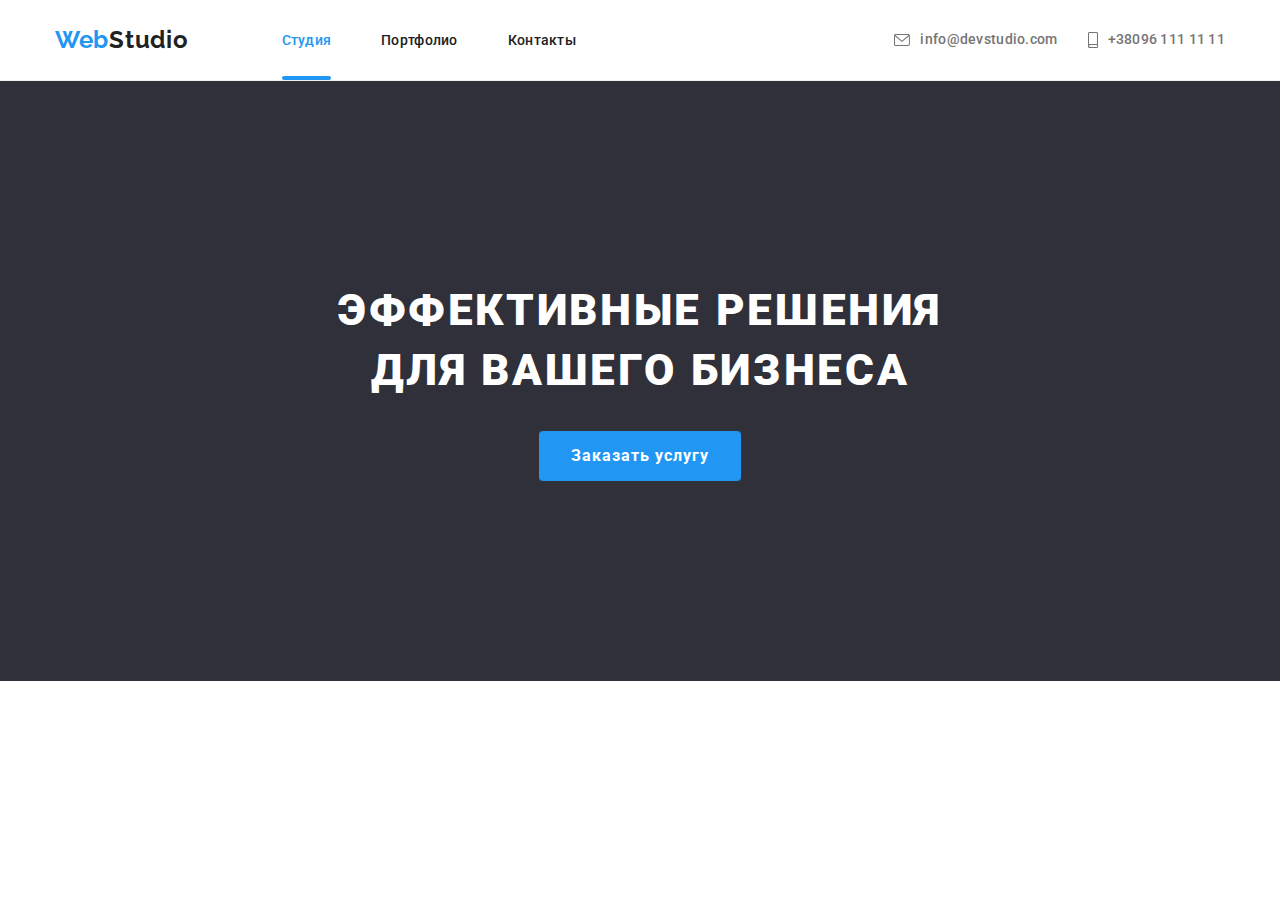
==== index.html @ fc8b3347 "third save" ====
<!DOCTYPE html>
<html lang="ru">
    <head>
        <meta charset="UTF-8" />
        <meta name="viewport" content="width=device-width, initial-scale=1.0" />
        <title>WebStudio</title>
        <!-- <link rel="stylesheet" href="./css/modern-normalize.css"> -->
        <link rel="stylesheet" href="./css/main.min.css" />
        <!-- <link rel="stylesheet" href="./css/variables.css"> -->
        <link rel="preconnect" href="https://fonts.gstatic.com" />
        <link href="https://fonts.googleapis.com/css2?family=Raleway:wght@700&family=Roboto:wght@400;500;700;900&display=swap" rel="stylesheet" />
    </head>

    <body>
        <header class="header">
            <div class="container header__container">
                <nav class="header__nav">
                    <a class="logo header__logo" href="./index.html"> <span class="logo__studio--blue">Web</span>Studio</a>
                    <ul class="menu">
                        <li class="menu__item">
                            <a href="./index.html" class="menu__link menu__link--current">Студия</a>
                        </li>
                        <li class="menu__item">
                            <a href="./portfolio.html" class="menu__link">Портфолио</a>
                        </li>
                        <li class="menu__item">
                            <a href="#contacts" class="menu__link">Контакты</a>
                        </li>
                    </ul>
                </nav>
                <ul class="contacts-head">
                    <li class="contacts-head__item">
                        <a class="contacts-head__link" href="mailto:info@devstudio.com">
                            <svg class="contacts-head__mail-icon" width="16" height="12">
                                <use href="./images/icons.svg#icon-mail1"></use>
                            </svg>
                            info@devstudio.com</a
                        >
                    </li>
                    <li class="contacts-head__item">
                        <a class="contacts-head__link" href="tel:+380961111111">
                            <svg class="contacts-head__phone-icon" width="10" height="16">
                                <use href="./images/icons.svg#icon-smartphone1"></use>
                            </svg>
                            +38096 111 11 11</a
                        >
                    </li>
                </ul>

                <svg class="icon-menu" width="40" height="40">
                    <use href="./images/icons.svg#icon-menu"></use>
                </svg>
            </div>
        </header>
        <main>
            <section class="hero">
                <div class="container">
                    <h1 class="hero__title">Эффективные решения<br />для вашего бизнеса</h1>
                    <button class="hero__button" type="button" data-modal-open>Заказать услугу</button>
                </div>
            </section>
            <section class="section section--advantages">
                <div class="container">
                    <!-- <div class="container-adv-cards"> -->
                    <ul class="advantages-list">
                        <li class="advantages-list__item">
                            <div class="advantages-list__icons">
                                <svg class="advantages-list__svg" width="70" height="70">
                                    <use href="./images/icons.svg#icon-antenna"></use>
                                </svg>
                            </div>
                            <h3 class="advantages-list__title">Внимание к деталям</h3>
                            <p class="advantages-list__text">Идейные соображения,а также<br />начало повседневной работы по<br />формированию позиции</p>
                        </li>
                        <li class="advantages-list__item">
                            <div class="advantages-list__icons">
                                <svg class="advantages-list__svg" width="70" height="70">
                                    <use href="./images/icons.svg#icon-clock"></use>
                                </svg>
                            </div>
                            <h3 class="advantages-list__title">Пунктуальность</h3>
                            <p class="advantages-list__text">Задача организации, в особенности<br />же рамки и место обучения кадров<br />влечет за собой.</p>
                        </li>
                        <li class="advantages-list__item">
                            <div class="advantages-list__icons">
                                <svg class="advantages-list__svg" width="70" height="70">
                                    <use href="./images/icons.svg#icon-diagram"></use>
                                </svg>
                            </div>
                            <h3 class="advantages-list__title">Планирование</h3>
                            <p class="advantages-list__text">Равным образом консультация с<br />широким активом в значительной<br />степени обуславливает.</p>
                        </li>
                        <li class="advantages-list__item">
                            <div class="advantages-list__icons">
                                <svg class="advantages-list__svg" width="70" height="70">
                                    <use href="./images/icons.svg#icon-astronaut"></use>
                                </svg>
                            </div>
                            <h3 class="advantages-list__title">Современные технологии</h3>
                            <p class="advantages-list__text">Значимость этих проблем настолько<br />очевидна, что реализация плановых<br />заданий.</p>
                        </li>
                    </ul>
                    <!-- </div> -->
                </div>
            </section>
            <section class="section section--we-doing">
                <div class="container">
                    <h2 class="section__header">Чем мы занимаемся</h2>
                    <ul class="we-doing__list">
                        <li class="we-doing__item">
                            <div class="we-doing__thumb">
                                <img src="./images/img1.jpg" alt="img1" width="370" height="294" />
                                <div class="we-doing__text">Десктопные приложения</div>
                            </div>
                        </li>
                        <li class="we-doing__item">
                            <div class="we-doing__thumb">
                                <img src="./images/img2.jpg" alt="img2" width="370" height="294" />
                                <div class="we-doing__text">Мобильные приложения</div>
                            </div>
                        </li>
                        <li class="we-doing__item">
                            <div class="we-doing__thumb">
                                <img src="./images/img3.jpg" alt="img3" width="370" height="294" />
                                <div class="we-doing__text">Дизайнерские решения</div>
                            </div>
                        </li>
                    </ul>
                </div>
            </section>
            <section class="section section--team">
                <div class="container">
                    <h2 class="section__header">Наша команда</h2>
                    <ul class="team-list">
                        <li class="team-list__items">
                            <div class="team-list__cards">
                                <img src="./images/img4.jpg" alt="Игорь Демьяненко" width="270" height="260" />
                                <h3 class="team-list__names">Игорь Демьяненко</h3>
                                <p class="team-list__profession">Product Designer</p>
                                <ul class="team-contacts">
                                    <li class="team-contacts__item">
                                        <a href="https://instagram.com" class="team-contacts__link" target="_blank">
                                            <svg class="team-contacts__svg" width="20" height="20">
                                                <use href="./images/icons.svg#icon-instagram1"></use>
                                            </svg>
                                        </a>
                                    </li>
                                    <li class="team-contacts__item">
                                        <a href="https://twitter.com" class="team-contacts__link" target="_blank">
                                            <svg class="team-contacts__svg" width="20" height="20">
                                                <use href="./images/icons.svg#icon-twitter-icon1"></use>
                                            </svg>
                                        </a>
                                    </li>
                                    <li class="team-contacts__item">
                                        <a href="https://facebook.com" class="team-contacts__link" target="_blank">
                                            <svg class="team-contacts__svg" width="20" height="20">
                                                <use href="./images/icons.svg#icon-facebook1"></use>
                                            </svg>
                                        </a>
                                    </li>
                                    <li class="team-contacts__item">
                                        <a href="https://linkedin.com" class="team-contacts__link" target="_blank">
                                            <svg class="team-contacts__svg" width="20" height="20">
                                                <use href="./images/icons.svg#icon-linkedin-icon1"></use>
                                            </svg>
                                        </a>
                                    </li>
                                </ul>
                            </div>
                        </li>
                        <li class="team-list__items">
                            <div class="team-list__cards">
                                <img src="./images/img5.jpg" alt="Ольга Репина" width="270" height="260" />
                                <h3 class="team-list__names">Ольга Репина</h3>
                                <p class="team-list__profession">Frontend Developer</p>
                                <ul class="team-contacts">
                                    <li class="team-contacts__item">
                                        <a href="https://instagram.com" class="team-contacts__link" target="_blank">
                                            <svg class="team-contacts__svg" width="20" height="20">
                                                <use href="./images/icons.svg#icon-instagram1"></use>
                                            </svg>
                                        </a>
                                    </li>
                                    <li class="team-contacts__item">
                                        <a href="https://twitter.com" class="team-contacts__link" target="_blank">
                                            <svg class="team-contacts__svg" width="20" height="20">
                                                <use href="./images/icons.svg#icon-twitter-icon1"></use>
                                            </svg>
                                        </a>
                                    </li>
                                    <li class="team-contacts__item">
                                        <a href="https://facebook.com" class="team-contacts__link" target="_blank">
                                            <svg class="team-contacts__svg" width="20" height="20">
                                                <use href="./images/icons.svg#icon-facebook1"></use>
                                            </svg>
                                        </a>
                                    </li>
                                    <li class="team-contacts__item">
                                        <a href="https://linkedin.com" class="team-contacts__link" target="_blank">
                                            <svg class="team-contacts__svg" width="20" height="20">
                                                <use href="./images/icons.svg#icon-linkedin-icon1"></use>
                                            </svg>
                                        </a>
                                    </li>
                                </ul>
                            </div>
                        </li>
                        <li class="team-list__items">
                            <div class="team-list__cards">
                                <img src="./images/img6.jpg" alt="Николай Тарасов" width="270" height="260" />
                                <h3 class="team-list__names">Николай Тарасов</h3>
                                <p class="team-list__profession">Marketing</p>
                                <ul class="team-contacts">
                                    <li class="team-contacts__item">
                                        <a href="https://instagram.com" class="team-contacts__link" target="_blank">
                                            <svg class="team-contacts__svg" width="20" height="20">
                                                <use href="./images/icons.svg#icon-instagram1"></use>
                                            </svg>
                                        </a>
                                    </li>
                                    <li class="team-contacts__item">
                                        <a href="https://twitter.com" class="team-contacts__link" target="_blank">
                                            <svg class="team-contacts__svg" width="20" height="20">
                                                <use href="./images/icons.svg#icon-twitter-icon1"></use>
                                            </svg>
                                        </a>
                                    </li>
                                    <li class="team-contacts__item">
                                        <a href="https://facebook.com" class="team-contacts__link" target="_blank">
                                            <svg class="team-contacts__svg" width="20" height="20">
                                                <use href="./images/icons.svg#icon-facebook1"></use>
                                            </svg>
                                        </a>
                                    </li>
                                    <li class="team-contacts__item">
                                        <a href="https://linkedin.com" class="team-contacts__link" target="_blank">
                                            <svg class="team-contacts__svg" width="20" height="20">
                                                <use href="./images/icons.svg#icon-linkedin-icon1"></use>
                                            </svg>
                                        </a>
                                    </li>
                                </ul>
                            </div>
                        </li>
                        <li class="team-list__items">
                            <div class="team-list__cards">
                                <img src="./images/img7.jpg" alt="Михаил Ермаков" width="270" height="260" />
                                <h3 class="team-list__names">Михаил Ермаков</h3>
                                <p class="team-list__profession">UI Designer</p>
                                <ul class="team-contacts">
                                    <li class="team-contacts__item">
                                        <a href="https://instagram.com" class="team-contacts__link" target="_blank">
                                            <svg class="team-contacts__svg" width="20" height="20">
                                                <use href="./images/icons.svg#icon-instagram1"></use>
                                            </svg>
                                        </a>
                                    </li>
                                    <li class="team-contacts__item">
                                        <a href="https://twitter.com" class="team-contacts__link" target="_blank">
                                            <svg class="team-contacts__svg" width="20" height="20">
                                                <use href="./images/icons.svg#icon-twitter-icon1"></use>
                                            </svg>
                                        </a>
                                    </li>
                                    <li class="team-contacts__item">
                                        <a href="https://facebook.com" class="team-contacts__link" target="_blank">
                                            <svg class="team-contacts__svg" width="20" height="20">
                                                <use href="./images/icons.svg#icon-facebook1"></use>
                                            </svg>
                                        </a>
                                    </li>
                                    <li class="team-contacts__item">
                                        <a href="https://linkedin.com" class="team-contacts__link" target="_blank">
                                            <svg class="team-contacts__svg" width="20" height="20">
                                                <use href="./images/icons.svg#icon-linkedin-icon1"></use>
                                            </svg>
                                        </a>
                                    </li>
                                </ul>
                            </div>
                        </li>
                    </ul>
                </div>
            </section>
            <section class="section section--clients">
                <div class="container">
                    <h2 class="section__header">Постоянные клиенты</h2>
                    <ul class="clients-list">
                        <li class="clients-list__item">
                            <a href="#" class="clients-list__link" target="_blank">
                                <svg class="clients-list__svg" width="44.27" height="49.23">
                                    <use href="./images/icons.svg#icon-logo1"></use>
                                </svg>
                            </a>
                        </li>
                        <li class="clients-list__item">
                            <a href="#" class="clients-list__link" target="_blank">
                                <svg class="clients-list__svg" width="40" height="52">
                                    <use href="./images/icons.svg#icon-logo2"></use>
                                </svg>
                            </a>
                        </li>
                        <li class="clients-list__item">
                            <a href="#" class="clients-list__link" target="_blank">
                                <svg class="clients-list__svg" width="41" height="42.6">
                                    <use href="./images/icons.svg#icon-logo3"></use>
                                </svg>
                            </a>
                        </li>
                        <li class="clients-list__item">
                            <a href="#" class="clients-list__link" target="_blank">
                                <svg class="clients-list__svg" width="79.66" height="42.02">
                                    <use href="./images/icons.svg#icon-logo4"></use>
                                </svg>
                            </a>
                        </li>
                        <li class="clients-list__item">
                            <a href="#" class="clients-list__link" target="_blank">
                                <svg class="clients-list__svg" width="59" height="47">
                                    <use href="./images/icons.svg#icon-logo5"></use>
                                </svg>
                            </a>
                        </li>
                        <li class="clients-list__item">
                            <a href="#" class="clients-list__link" target="_blank">
                                <svg class="clients-list__svg" width="88.48" height="45.44">
                                    <use href="./images/icons.svg#icon-logo6"></use>
                                </svg>
                            </a>
                        </li>
                    </ul>
                </div>
            </section>
        </main>
        <footer class="footer" id="contacts">
            <div class="container footer__container">
                <div class="footer__main">
                    <a href="./index.html" class="logo footer__logo"><span class="logo__studio--blue">Web</span>Studio</a>
                    <address class="adress">
                        <p class="adress__text">г. Киев, пр-т Леси Украинки, 26</p>
                        <ul class="address__list">
                            <li>
                                <a class="address__link" href="mailto:info@devstudio.com">info@devstudio.com</a>
                            </li>
                            <li>
                                <a class="address__link" href="tel:+380961111111">+38096 111 11 11</a>
                            </li>
                        </ul>
                    </address>
                </div>
                <div class="follow-us">
                    <h2 class="follow-us__title">присоединяйтесь</h2>
                    <ul class="follow-us__list">
                        <li class="follow-us__item">
                            <a href="https://instagram.com" class="follow-us__link" target="_blank">
                                <svg class="follow-us__svg" width="20" height="20">
                                    <use href="./images/icons.svg#icon-instagram1"></use>
                                </svg>
                            </a>
                        </li>
                        <li class="follow-us__item">
                            <a href="https://twitter.com" class="follow-us__link" target="_blank">
                                <svg class="follow-us__svg" width="20" height="20">
                                    <use href="./images/icons.svg#icon-twitter-icon1"></use>
                                </svg>
                            </a>
                        </li>
                        <li class="follow-us__item">
                            <a href="https://facebook.com" class="follow-us__link" target="_blank">
                                <svg class="follow-us__svg" width="20" height="20">
                                    <use href="./images/icons.svg#icon-facebook1"></use>
                                </svg>
                            </a>
                        </li>
                        <li class="follow-us__item">
                            <a href="https://linkedin.com" class="follow-us__link" target="_blank">
                                <svg class="follow-us__svg" width="20" height="20">
                                    <use href="./images/icons.svg#icon-linkedin-icon1"></use>
                                </svg>
                            </a>
                        </li>
                    </ul>
                </div>
                <div class="sign-us">
                    <h2 class="sign-us__title">подпишитесь на рассылку</h2>
                    <form class="sign-us__form">
                        <input class="sign-us__input" type="email" name="email" id="email" placeholder="E-mail" />
                        <button class="sign-us__button" type="submit">
                            Подписаться
                            <svg class="sign-us__svg" width="24px" height="24px">
                                <use href="./images/icons.svg#icon-send"></use>
                            </svg>
                        </button>
                    </form>
                </div>
            </div>
        </footer>
        <div class="order__backdrop is-hidden" data-modal>
            <div class="order__modal">
                <p class="order__text">Оставьте свои данные, мы вам перезвоним</p>
                <form class="form order__form">
                    <label class="form__label">
                        <span class="form__name">Имя</span>
                        <input class="form__input" type="text" name="name" />
                        <svg class="form__svg" width="18" height="18">
                            <use href="./images/icons.svg#person-black"></use>
                        </svg>
                    </label>
                    <label class="form__label">
                        <span class="form__name">Телефон</span>
                        <input class="form__input" type="tel" name="phone" />
                        <svg class="form__svg" width="18" height="18">
                            <use href="./images/icons.svg#phone-black"></use>
                        </svg>
                    </label>
                    <label class="form__label">
                        <span class="form__name">Почта</span>
                        <input class="form__input" type="email" name="email" />
                        <svg class="form__svg" width="18" height="18">
                            <use href="./images/icons.svg#email-black"></use>
                        </svg>
                    </label>
                    <label class="form__label--text">
                        <span class="form__name">Комментарий</span>
                        <textarea class="form__textarea" name="comment" placeholder="Введите текст"></textarea>
                    </label>
                    <label class="agreement">
                        <input class="agreement__check" type="checkbox" />
                        <span class="agreement__text"
                            >Соглашаюсь с рассылкой и принимаю
                            <a class="agreement__link" href="#">Условия договора</a>
                        </span>
                    </label>
                    <button class="form__button" type="submit">Отправить</button>
                </form>
                <button class="order__close-button" type="button" data-modal-close>
                    <svg class="order__close-svg" width="11" height="11">
                        <use href="./images/icons.svg#vector"></use>
                    </svg>
                </button>
            </div>
        </div>

        <script src="./js/modal.js"></script>
    </body>
</html>
---- css/main.min.css ----
/*! modern-normalize v1.0.0 | MIT License | https://github.com/sindresorhus/modern-normalize */*{margin:0;padding:0}*,*::before,*::after{-webkit-box-sizing:border-box;box-sizing:border-box}:root{-moz-tab-size:4;-o-tab-size:4;tab-size:4}html{line-height:1.15;-webkit-text-size-adjust:100%}body{margin:0;padding:0}body{font-family:system-ui,-apple-system,"Segoe UI",Roboto,Helvetica,Arial,sans-serif,"Apple Color Emoji","Segoe UI Emoji"}hr{height:0;color:inherit}abbr[title]{-webkit-text-decoration:underline dotted;text-decoration:underline dotted}b,strong{font-weight:bolder}code,kbd,samp,pre{font-family:ui-monospace, SFMono-Regular, Consolas, "Liberation Mono", Menlo, monospace}small{font-size:80%}sub,sup{font-size:75%;line-height:0;position:relative;vertical-align:baseline}sub{bottom:-0.25em}sup{top:-0.5em}table{text-indent:0;border-color:inherit}button,input,optgroup,select,textarea{font-family:inherit;font-size:100%;line-height:1.15;margin:0}address{font-style:normal}ul{list-style:none}button,select{text-transform:none}button,[type="button"],[type="reset"],[type="submit"]{-webkit-appearance:button}::-moz-focus-inner{border-style:none;padding:0}:-moz-focusring{outline:1px dotted ButtonText}:-moz-ui-invalid{box-shadow:none}legend{padding:0}progress{vertical-align:baseline}::-webkit-inner-spin-button,::-webkit-outer-spin-button{height:auto}[type="search"]{-webkit-appearance:textfield;outline-offset:-2px}::-webkit-search-decoration{-webkit-appearance:none}::-webkit-file-upload-button{-webkit-appearance:button;font:inherit}summary{display:list-item}:root{--white-text: rgba(255, 255, 255, 1);--black-text: rgba(33, 33, 33, 1);--grey-text: rgba(117, 117, 117, 1);--white-text-op60: rgba(255, 255, 255, 0.6);--blue-text: rgba(33, 150, 243, 1);--hero-background: rgba(47, 48, 58, 1);--team-background: rgba(245, 244, 250, 1);--hero-shadow: rgba(47, 48, 58, 0.4);--footer-bg-items: rgba(255, 255, 255, 0.1)}a{text-decoration:none}body{font-family:'Roboto', sans-serif}img{display:block;max-width:100%;height:auto}.container{padding:0 15px;margin:0 auto;min-width:320px;max-width:480px}@media screen and (min-width: 768px){.container{max-width:768px}}@media screen and (min-width: 1200px){.container{max-width:1200px}}.section{display:none}.footer{display:none}.section__header{color:var(--black-text);font-weight:700;font-size:36px;line-height:1.17;letter-spacing:0.03em;text-align:center}.portfolio{background-color:white;padding-top:94px;padding-bottom:94px}.logo{font-family:'Raleway', sans-serif;font-weight:700;font-size:24px;line-height:1.17;letter-spacing:0.03em}.logo__studio--blue{color:var(--blue-text)}.header{background-color:white;border-bottom:1px solid #eeeeee}.header__container{position:relative;display:-webkit-box;display:-ms-flexbox;display:flex;-webkit-box-align:center;-ms-flex-align:center;align-items:center}.menu__link,.contacts-head__link,.logo{color:var(--black-text)}.header__nav{display:-webkit-box;display:-ms-flexbox;display:flex;-webkit-box-align:center;-ms-flex-align:center;align-items:center}@media screen and (max-width: 767px){.header__nav{-webkit-box-pack:justify;-ms-flex-pack:justify;justify-content:space-between;width:100%}}.header__logo{padding:16px 0}.menu,.contacts-head{display:-webkit-box;display:-ms-flexbox;display:flex;-webkit-box-align:center;-ms-flex-align:center;align-items:center}@media screen and (max-width: 767px){.menu,.contacts-head{display:none}}.icon-menu{display:-webkit-box;display:-ms-flexbox;display:flex;-webkit-box-align:center;-ms-flex-align:center;align-items:center;margin-left:auto;margin-top:10px;margin-bottom:10px}.icon-menu:hover,.icon-menu:focus{fill:var(--blue-text)}@media screen and (min-width: 768px){.icon-menu{display:none}}@media screen and (min-width: 768px){.menu{display:-webkit-box;display:-ms-flexbox;display:flex;margin-left:88px}}@media screen and (min-width: 1200px){.menu{margin-left:93px}}.menu__item:not(:first-child){margin-left:50px}.menu__link--current,.menu__link{display:block;padding-top:32px;padding-bottom:32px;-webkit-transition:color 250ms cubic-bezier(0.4, 0, 0.2, 1),fill 250ms cubic-bezier(0.4, 0, 0.2, 1);transition:color 250ms cubic-bezier(0.4, 0, 0.2, 1),fill 250ms cubic-bezier(0.4, 0, 0.2, 1)}.menu__link{font-weight:500;font-size:14px;line-height:1.17;letter-spacing:0.02em}.menu__link--current,.menu__link:hover,.menu__link:focus{color:var(--blue-text)}.menu__link--current{position:relative}.menu__link--current::after{position:absolute;display:block;content:'';width:100%;height:4px;background-color:var(--blue-text);border-radius:2px;bottom:0}.contacts-head{margin-left:auto}@media screen and (max-width: 480px){.contacts-head{display:none}}@media screen and (min-width: 768px){.contacts-head{display:list-item}}@media screen and (min-width: 1200px){.contacts-head{display:-webkit-box;display:-ms-flexbox;display:flex}}@media screen and (max-width: 1199px){.contacts-head__item:not(:last-child){margin-bottom:10px}}@media screen and (min-width: 1200px){.contacts-head__item:not(:last-child){margin-right:30px}}@media screen and (max-width: 1199px){.contacts-head__mail-icon{width:14px;height:10px}}@media screen and (max-width: 1199px){.contacts-head__phone-icon{width:10px;height:14px}}.contacts-head__link{display:-webkit-box;display:-ms-flexbox;display:flex;-webkit-box-align:center;-ms-flex-align:center;align-items:center;color:var(--grey-text);font-family:'Roboto', sans-serif;font-weight:500;font-size:12px;line-height:1.16;letter-spacing:0.02em;-webkit-transition:color 250ms cubic-bezier(0.4, 0, 0.2, 1),fill 250ms cubic-bezier(0.4, 0, 0.2, 1);transition:color 250ms cubic-bezier(0.4, 0, 0.2, 1),fill 250ms cubic-bezier(0.4, 0, 0.2, 1)}.contacts-head__link:hover,.contacts-head__link:focus{color:var(--blue-text);fill:var(--blue-text)}@media screen and (min-width: 1200px){.contacts-head__link{padding-top:32px;padding-bottom:32px;font-size:14px;font-weight:500;line-height:1.14}}.contacts-head__mail-icon,.contacts-head__phone-icon{margin-right:10px;fill:currentColor}.footer{background-color:var(--hero-background);padding-top:60px;padding-bottom:60px}.footer__container{display:-webkit-box;display:-ms-flexbox;display:flex;-webkit-box-align:baseline;-ms-flex-align:baseline;align-items:baseline;-webkit-box-pack:justify;-ms-flex-pack:justify;justify-content:space-between}.footer__main{margin-right:70px}.footer a{color:var(--white-text)}.adress__text{color:var(--white-text);font-weight:400;font-size:14px;line-height:1.71;letter-spacing:0.03em;padding-top:20px}.address__list a{color:var(--white-text-op60);font-family:'Roboto', sans-serif;font-weight:400;font-size:14px;line-height:1.71;letter-spacing:0.03em}.address__list a:hover,.address__list a:focus{color:var(--blue-text)}.address__list li{padding-top:9px}.follow-us__list{display:-webkit-box;display:-ms-flexbox;display:flex}.follow-us__title,.sign-us__title{font-family:'Roboto', sans-serif;font-weight:700;font-size:14px;line-height:1.17;letter-spacing:0.03em;color:var(--white-text);text-transform:uppercase;margin-bottom:20px}.follow-us__item:not(:last-child){margin-right:10px}.follow-us__link{display:-webkit-box;display:-ms-flexbox;display:flex;-webkit-box-pack:center;-ms-flex-pack:center;justify-content:center;-webkit-box-align:center;-ms-flex-align:center;align-items:center;width:44px;height:44px;color:var(--white-text);border-radius:50%;background-color:var(--footer-bg-items);-webkit-transition:background-color 250ms cubic-bezier(0.4, 0, 0.2, 1);transition:background-color 250ms cubic-bezier(0.4, 0, 0.2, 1)}.follow-us__link:hover,.follow-us__link:focus{background-color:var(--blue-text)}.follow-us__svg{fill:currentColor}.address__link{color:var(--white-text-op60);-webkit-transition:color 250ms cubic-bezier(0.4, 0, 0.2, 1);transition:color 250ms cubic-bezier(0.4, 0, 0.2, 1)}.sign-us{margin-left:93px}.sign-us__form{display:-webkit-box;display:-ms-flexbox;display:flex;-webkit-box-align:center;-ms-flex-align:center;align-items:center}.sign-us__input{width:358px;height:50px;padding:16px 15px;font-size:16px;line-height:1.25;letter-spacing:0.03em;color:var(--white-text);border-radius:4px;border:1px solid rgba(255,255,255,0.3);background-color:transparent;-webkit-transition:border-color 250ms cubic-bezier(0.4, 0, 0.2, 1);transition:border-color 250ms cubic-bezier(0.4, 0, 0.2, 1)}.sign-us__input::-webkit-input-placeholder{color:var(--white-text-op60)}.sign-us__input:-ms-input-placeholder{color:var(--white-text-op60)}.sign-us__input::-ms-input-placeholder{color:var(--white-text-op60)}.sign-us__input::placeholder{color:var(--white-text-op60)}.sign-us__input:focus{outline:none;border-color:var(--blue-text)}.sign-us__button{display:-webkit-box;display:-ms-flexbox;display:flex;-webkit-box-pack:justify;-ms-flex-pack:justify;justify-content:space-between;-webkit-box-align:center;-ms-flex-align:center;align-items:center;padding:10px 28px;font-weight:700;font-size:16px;line-height:1.88;letter-spacing:0.06em;color:var(--white-text);border-radius:4px;background-color:var(--blue-text);-webkit-box-shadow:0px 4px 4px rgba(0,0,0,0.15);box-shadow:0px 4px 4px rgba(0,0,0,0.15);border:none;cursor:pointer;margin-left:12px}.sign-us__svg{margin-left:10px}.hero{background-color:var(--hero-background);background-repeat:no-repeat;background-size:cover;background-position:center;height:400px;margin-left:auto;margin-right:auto;color:var(--white-text);text-align:center;padding-top:118px;padding-bottom:118px}@media screen and (min-width: 1200px){.hero{height:600px;padding-top:200px;padding-bottom:200px}}.hero__title{text-transform:uppercase;font-weight:900;font-size:26px;line-height:1.61;letter-spacing:0.06em}@media screen and (min-width: 1200px){.hero__title{font-size:44px;line-height:1.36}}.hero__button{border:var(--blue-text);background:var(--blue-text);color:var(--white-text);font-family:'Roboto', sans-serif;font-weight:700;font-size:16px;line-height:1.87;letter-spacing:0.06em;margin-top:30px;padding:10px 32px;border-radius:4px;cursor:pointer}.order__backdrop{position:fixed;top:0;left:0;z-index:auto;width:100%;height:100%;background-color:rgba(0,0,0,0.2);opacity:1;-webkit-transition:opacity 250ms cubic-bezier(0.4, 0, 0.2, 1),visibility 250ms cubic-bezier(0.4, 0, 0.2, 1);transition:opacity 250ms cubic-bezier(0.4, 0, 0.2, 1),visibility 250ms cubic-bezier(0.4, 0, 0.2, 1)}.order__modal{position:absolute;z-index:auto;top:50%;left:50%;-webkit-transform:translate(-50%, -50%) scale(1);transform:translate(-50%, -50%) scale(1);background-color:var(--white-text);min-width:528px;height:609px;border-radius:4px;padding:40px;-webkit-box-shadow:0px 1px 3px rgba(0,0,0,0.12),0px 1px 1px rgba(0,0,0,0.14),0px 2px 1px rgba(0,0,0,0.2);box-shadow:0px 1px 3px rgba(0,0,0,0.12),0px 1px 1px rgba(0,0,0,0.14),0px 2px 1px rgba(0,0,0,0.2);-webkit-transition:-webkit-transform 250ms cubic-bezier(0.4, 0, 0.2, 1);transition:-webkit-transform 250ms cubic-bezier(0.4, 0, 0.2, 1);transition:transform 250ms cubic-bezier(0.4, 0, 0.2, 1);transition:transform 250ms cubic-bezier(0.4, 0, 0.2, 1), -webkit-transform 250ms cubic-bezier(0.4, 0, 0.2, 1)}@media screen and (max-width: 1199px){.order__modal{min-width:450px}}.is-hidden .order__modal{-webkit-transform:translate(-50%, -50%) scale(0.9);transform:translate(-50%, -50%) scale(0.9)}.is-hidden{opacity:0;visibility:hidden;pointer-events:none}.order__close-button{display:-webkit-box;display:-ms-flexbox;display:flex;-webkit-box-pack:center;-ms-flex-pack:center;justify-content:center;-webkit-box-align:center;-ms-flex-align:center;align-items:center;position:absolute;top:8px;right:8px;width:30px;height:30px;border-radius:50%;border:1px solid rgba(0,0,0,0.1);background-color:var(--white-text);cursor:pointer}.order__close-button:hover .order__close-svg,.order__close-button:focus .order__close-svg{fill:var(--blue-text)}.order__close-button:active{outline:none}.order__close-svg{-webkit-transition:fill 250ms cubic-bezier(0.4, 0, 0.2, 1);transition:fill 250ms cubic-bezier(0.4, 0, 0.2, 1)}.order__form{display:-webkit-box;display:-ms-flexbox;display:flex;-webkit-box-orient:vertical;-webkit-box-direction:normal;-ms-flex-direction:column;flex-direction:column;margin-top:28px}.order__text{font-family:'Roboto', sans-serif;font-weight:700;font-size:20px;line-height:1.5;letter-spacing:0.03em;text-align:center}@media screen and (min-width: 1200px){.order__text{line-height:1.17}}.form__label{position:relative;display:block;margin-bottom:28px}.form__label--text{position:relative;display:block;margin-bottom:20px}.form__name{position:absolute;top:-18px;font-family:'Roboto', sans-serif;font-weight:400;font-size:12px;line-height:1.17;letter-spacing:0.01em;color:var(--grey-text)}.form__input{position:relative;display:block;width:100%;height:40px;border:1px solid rgba(33,33,33,0.2);border-radius:4px;padding:11px 12px 11px 42px}.form__input:focus{outline:none;border-color:var(--blue-text)}.form__input:focus ~ .form__svg{fill:var(--blue-text)}.form__textarea{display:block;resize:none;width:100%;min-height:120px;border:1px solid rgba(33,33,33,0.2);border-radius:4px;padding:12px 16px}.form__textarea::-webkit-input-placeholder{font-family:'Roboto', sans-serif;font-weight:400;font-size:14px;line-height:1.17;letter-spacing:0.01em;color:rgba(117,117,117,0.5)}.form__textarea:-ms-input-placeholder{font-family:'Roboto', sans-serif;font-weight:400;font-size:14px;line-height:1.17;letter-spacing:0.01em;color:rgba(117,117,117,0.5)}.form__textarea::-ms-input-placeholder{font-family:'Roboto', sans-serif;font-weight:400;font-size:14px;line-height:1.17;letter-spacing:0.01em;color:rgba(117,117,117,0.5)}.form__textarea::placeholder{font-family:'Roboto', sans-serif;font-weight:400;font-size:14px;line-height:1.17;letter-spacing:0.01em;color:rgba(117,117,117,0.5)}.form__textarea:focus{outline:none;border-color:var(--blue-text)}.agreement__text{-webkit-box-align:center;-ms-flex-align:center;align-items:center;font-family:'Roboto', sans-serif;font-weight:400;font-size:12px;line-height:1.17;letter-spacing:0.03em;color:#757575;cursor:pointer}.agreement__text::before{margin-right:8px;content:'';display:inline-block;width:16px;height:15px;background-image:url(../images/icon-uncheck.svg);background-size:cover;border-radius:2px}@media screen and (min-width: 1200px){.agreement__text{font-size:14px;line-height:1.71}}.agreement__link{color:var(--blue-text);text-decoration:underline}.agreement__check{position:absolute;width:1px;height:1px;margin:-1px;border:0;padding:0;white-space:nowrap;-webkit-clip-path:inset(100%);clip-path:inset(100%);clip:rect(0 0 0 0);overflow:hidden}.agreement__check:checked+.agreement__text::before{background-color:var(--blue-text);background-image:url(../images/icon-check.svg);background-size:cover;border-radius:2px}.form__svg{position:absolute;bottom:11px;left:12px}.agreement{display:-webkit-box;display:-ms-flexbox;display:flex;-webkit-box-align:center;-ms-flex-align:center;align-items:center}.form__button{display:block;margin:0 auto;width:200px;height:50px;border:var(--blue-text);background:var(--blue-text);color:var(--white-text);font-family:'Roboto', sans-serif;font-weight:700;font-size:16px;line-height:1.87;letter-spacing:0.06em;margin-top:30px;padding:10px 55px;border-radius:4px;-webkit-box-shadow:0px 4px 4px rgba(0,0,0,0.15);box-shadow:0px 4px 4px rgba(0,0,0,0.15);cursor:pointer}.section--advantages{background-color:white;padding-top:94px;padding-bottom:94px}.advantages-list__icons{margin-bottom:30px;display:-webkit-box;display:-ms-flexbox;display:flex;-webkit-box-pack:center;-ms-flex-pack:center;justify-content:center;-webkit-box-align:center;-ms-flex-align:center;align-items:center;width:270px;height:120px;border-radius:4px;background-color:#F5F4FA}.advantages-list,.we-doing__list{display:-webkit-box;display:-ms-flexbox;display:flex}.advantages-list .advantages-list__item{-ms-flex-preferred-size:calc(100% / 4);flex-basis:calc(100% / 4)}.advantages-list__item:not(:last-child){margin-right:30px}.advantages-list__title{color:var(--black-text);font-weight:700;font-size:14px;line-height:1.17;letter-spacing:0.03em;text-transform:uppercase;margin-bottom:10px}.advantages-list__text{color:var(--grey-text);font-weight:400;font-size:14px;line-height:1.71;letter-spacing:0.03em}.section--we-doing{background-color:white;padding-top:0;padding-bottom:94px}.we-doing__list .we-doing__item{-ms-flex-preferred-size:calc(100% / 3);flex-basis:calc(100% / 3);margin-top:50px}.we-doing__item:not(:last-child){margin-right:30px}.we-doing__thumb{position:relative;height:294px}.we-doing__list{width:100%;height:100%;-o-object-fit:cover;object-fit:cover}.we-doing__text{position:absolute;bottom:0;width:100%;font-weight:500;font-size:14px;line-height:1.14;letter-spacing:0.03em;text-transform:uppercase;text-align:center;padding-top:27px;padding-bottom:27px;color:var(--white-text);background-color:rgba(47,48,58,0.8)}.section--team{background-color:var(--team-background);padding-top:94px;padding-bottom:94px}.team-list{display:-webkit-box;display:-ms-flexbox;display:flex;margin-top:50px}.team-list .team-list__items{-ms-flex-preferred-size:calc(100% / 4);flex-basis:calc(100% / 4)}.team-list__items:not(:last-child){margin-right:30px}.team-list__names{color:var(--black-text);font-weight:500;font-size:16px;line-height:1.17;letter-spacing:0.03em;text-align:center;padding-top:30px;padding-bottom:10px}.team-list__profession{color:var(--grey-text);font-weight:400;font-size:16px;line-height:1.17;letter-spacing:0.03em;text-align:center}.team-list__cards{background-color:var(--white-text);padding-bottom:30px;border-bottom-left-radius:4px;border-bottom-right-radius:4px;-webkit-box-shadow:0px 1px 3px rgba(0,0,0,0.12),0px 1px 1px rgba(0,0,0,0.14),0px 2px 1px rgba(0,0,0,0.2);box-shadow:0px 1px 3px rgba(0,0,0,0.12),0px 1px 1px rgba(0,0,0,0.14),0px 2px 1px rgba(0,0,0,0.2)}.team-contacts{display:-webkit-box;display:-ms-flexbox;display:flex;-webkit-box-pack:justify;-ms-flex-pack:justify;justify-content:space-between;padding-top:16px;padding-left:32px;padding-right:32px}.team-contacts__link{display:-webkit-box;display:-ms-flexbox;display:flex;-webkit-box-pack:center;-ms-flex-pack:center;justify-content:center;-webkit-box-align:center;-ms-flex-align:center;align-items:center;width:44px;height:44px;color:#afb1b8;border-radius:50%;-webkit-transition:background-color 250ms cubic-bezier(0.4, 0, 0.2, 1);transition:background-color 250ms cubic-bezier(0.4, 0, 0.2, 1)}.team-contacts__link:hover,.team-contacts__link:focus{background-color:var(--blue-text);color:var(--white-text)}.team-contacts__svg{fill:currentColor}.section--clients{padding-top:94px;padding-bottom:94px;text-align:center}.clients-list{display:-webkit-box;display:-ms-flexbox;display:flex;-ms-flex-wrap:wrap;flex-wrap:wrap;margin-right:-30px;margin-top:50px}.clients-list__item{margin-right:30px}.clients-list__link{display:-webkit-box;display:-ms-flexbox;display:flex;-webkit-box-pack:center;-ms-flex-pack:center;justify-content:center;-webkit-box-align:center;-ms-flex-align:center;align-items:center;width:170px;height:90px;color:#afb1b8;border-radius:4px;border:1px solid #afb1b8;-webkit-transition:color 250ms cubic-bezier(0.4, 0, 0.2, 1),fill 250ms cubic-bezier(0.4, 0, 0.2, 1);transition:color 250ms cubic-bezier(0.4, 0, 0.2, 1),fill 250ms cubic-bezier(0.4, 0, 0.2, 1)}.clients-list__link:hover,.clients-list__link:focus{color:var(--blue-text);border:1px solid var(--blue-text)}.clients-list__svg{fill:currentColor}.portfolio-list{display:-webkit-box;display:-ms-flexbox;display:flex;-webkit-box-pack:center;-ms-flex-pack:center;justify-content:center;margin-bottom:50px}.portfolio-list__item{margin-right:8px}.portfolio-list__button{padding:6px 22px;border-radius:4px;border:var(--team-background);background:var(--team-background);color:var(--black-text);font-family:'Roboto', sans-serif;font-weight:500;font-size:16px;line-height:1.62;letter-spacing:0.03em;cursor:pointer;-webkit-transition:background-color 250ms cubic-bezier(0.4, 0, 0.2, 1);transition:background-color 250ms cubic-bezier(0.4, 0, 0.2, 1)}.portfolio-list__button:hover,.portfolio-list__button:focus{color:var(--white-text);background-color:var(--blue-text);-webkit-box-shadow:0px 3px 1px rgba(0,0,0,0.1),0px 1px 2px rgba(0,0,0,0.08),0px 2px 2px rgba(0,0,0,0.12);box-shadow:0px 3px 1px rgba(0,0,0,0.1),0px 1px 2px rgba(0,0,0,0.08),0px 2px 2px rgba(0,0,0,0.12)}.card-set{display:-webkit-box;display:-ms-flexbox;display:flex;-ms-flex-wrap:wrap;flex-wrap:wrap;margin-left:-30px;margin-top:-30px}.container-cards{margin-left:auto;margin-right:auto}.card-set .card-set__item{-ms-flex-preferred-size:calc(100% / 3 - 30px);flex-basis:calc(100% / 3 - 30px);margin-left:30px;margin-top:30px}.card-set__title{color:var(--black-text);font-weight:700;font-size:18px;line-height:2;letter-spacing:0.06em}.card-set__text{color:var(--grey-text);font-weight:400;font-size:16px;line-height:1.87;letter-spacing:0.03em}.card-set__content{border-bottom:1px solid #eeeeee;border-right:1px solid #eeeeee;border-left:1px solid #eeeeee;padding-top:20px;padding-left:24px;padding-bottom:20px}.card-set__thumb{position:relative;overflow:hidden}.card-set__overlay{position:absolute;top:100%;left:0;width:100%;height:100%;padding:63px 24px;font-size:18px;line-height:1.56;letter-spacing:0.03em;-webkit-transition:-webkit-transform 250ms cubic-bezier(0.4, 0, 0.2, 1);transition:-webkit-transform 250ms cubic-bezier(0.4, 0, 0.2, 1);transition:transform 250ms cubic-bezier(0.4, 0, 0.2, 1);transition:transform 250ms cubic-bezier(0.4, 0, 0.2, 1), -webkit-transform 250ms cubic-bezier(0.4, 0, 0.2, 1);background-color:rgba(33,150,243,0.9);color:var(--white-text)}.card-set__item:hover .card-set__overlay,.card-set__item:focus .card-set__overlay{-webkit-transform:translateY(-100%);transform:translateY(-100%)}.card-set__item:hover,.card-set__item:focus{outline:none;-webkit-box-shadow:0px 1px 1px rgba(0,0,0,0.12),0px 4px 4px rgba(0,0,0,0.06),1px 4px 6px rgba(0,0,0,0.16);box-shadow:0px 1px 1px rgba(0,0,0,0.12),0px 4px 4px rgba(0,0,0,0.06),1px 4px 6px rgba(0,0,0,0.16)}
/*# sourceMappingURL=main.min.css.map */
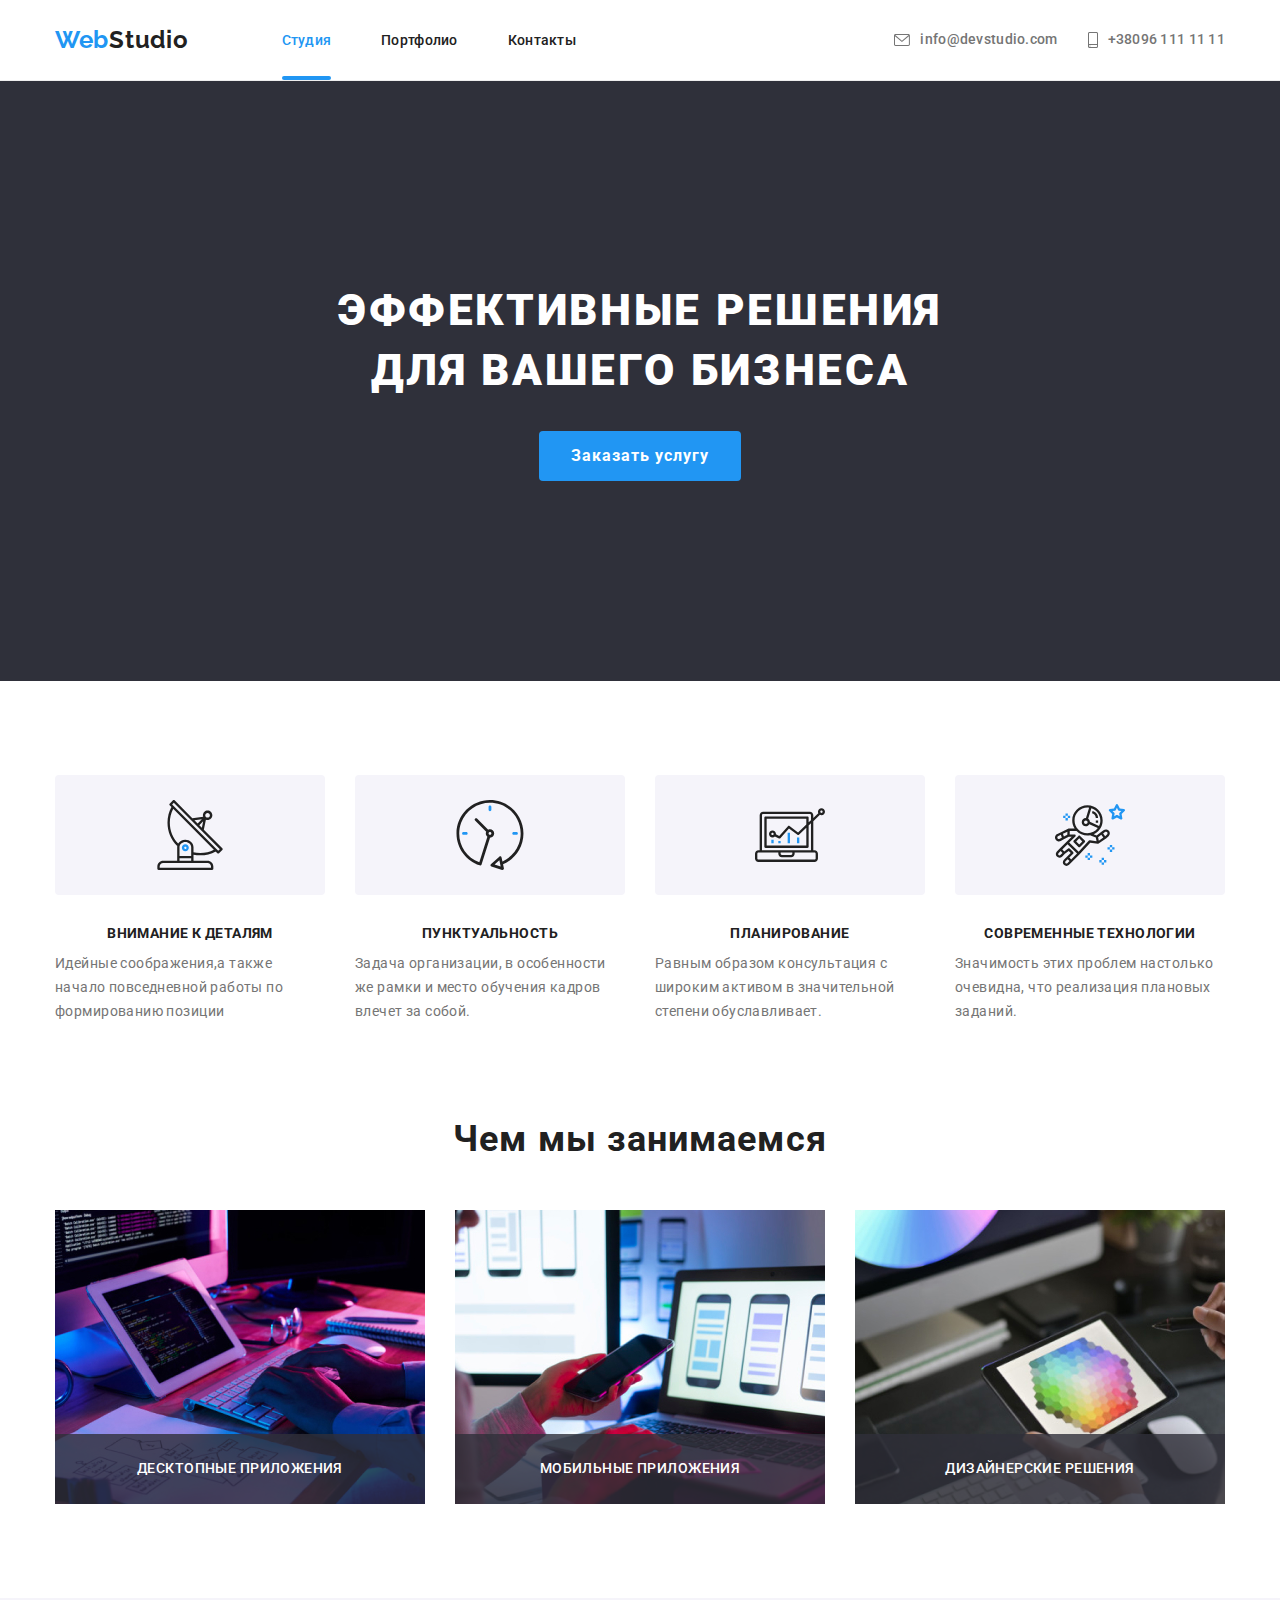
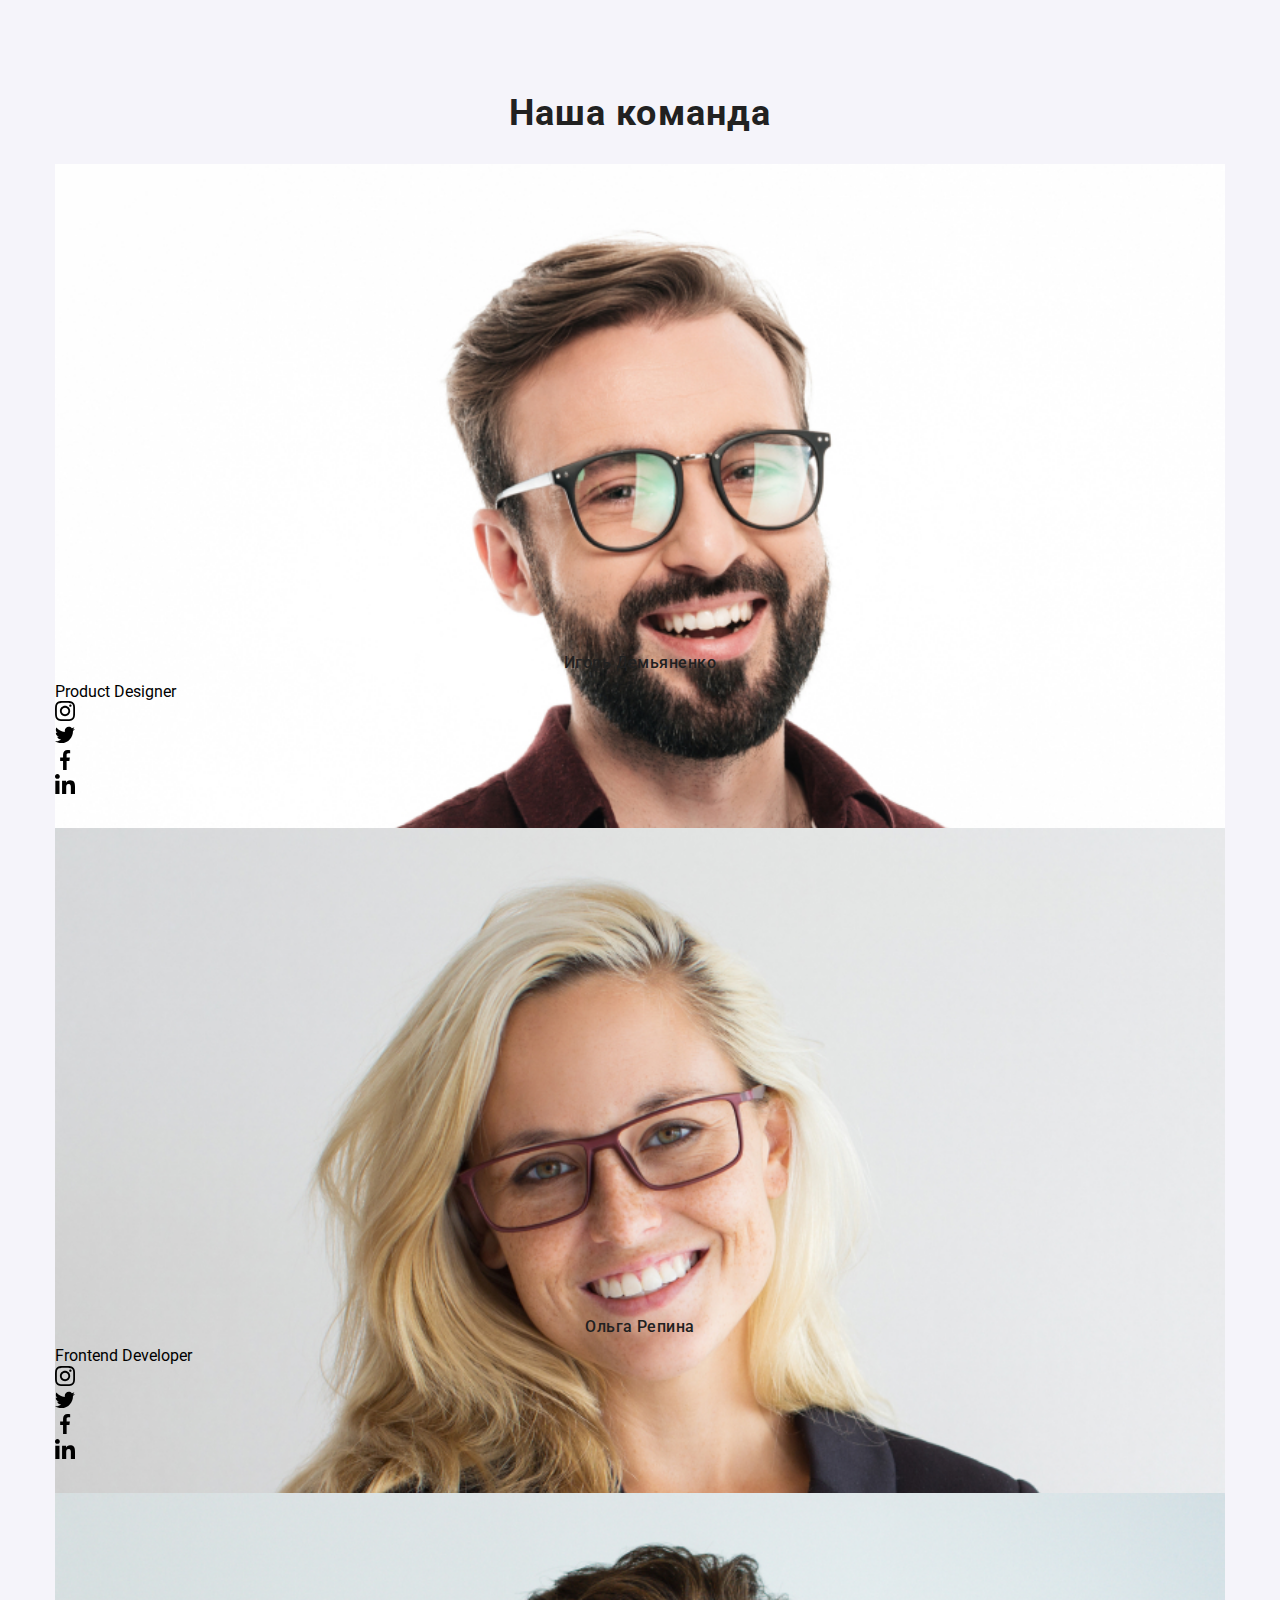
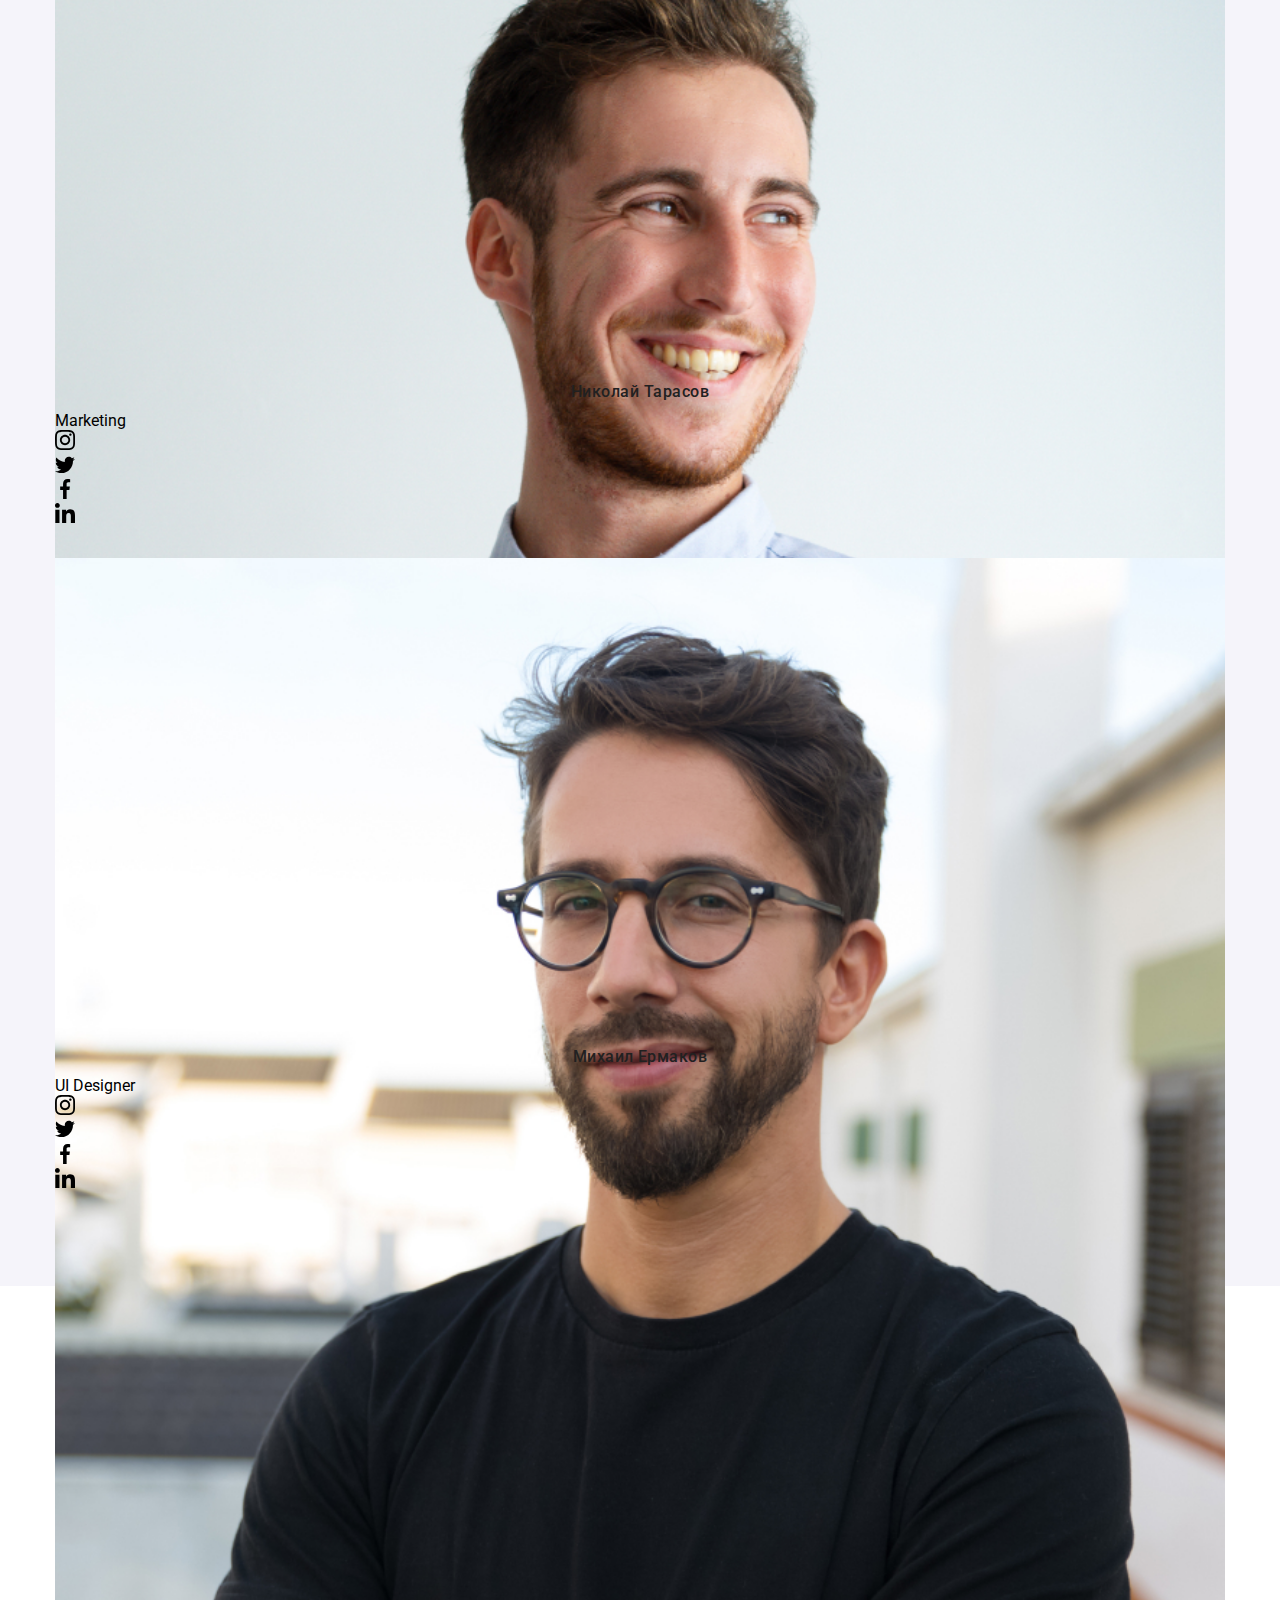
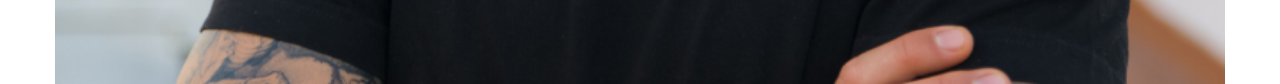
==== commit 4e1112bb: "fourth save" ====
--- a/index.html
+++ b/index.html
@@ -59,7 +59,7 @@
                     <button class="hero__button" type="button" data-modal-open>Заказать услугу</button>
                 </div>
             </section>
-            <section class="section section--advantages">
+            <section class="section--advantages">
                 <div class="container">
                     <!-- <div class="container-adv-cards"> -->
                     <ul class="advantages-list">
@@ -70,7 +70,7 @@
                                 </svg>
                             </div>
                             <h3 class="advantages-list__title">Внимание к деталям</h3>
-                            <p class="advantages-list__text">Идейные соображения,а также<br />начало повседневной работы по<br />формированию позиции</p>
+                            <p class="advantages-list__text">Идейные соображения,а также начало повседневной работы по формированию позиции</p>
                         </li>
                         <li class="advantages-list__item">
                             <div class="advantages-list__icons">
@@ -79,7 +79,7 @@
                                 </svg>
                             </div>
                             <h3 class="advantages-list__title">Пунктуальность</h3>
-                            <p class="advantages-list__text">Задача организации, в особенности<br />же рамки и место обучения кадров<br />влечет за собой.</p>
+                            <p class="advantages-list__text">Задача организации, в особенности же рамки и место обучения кадров влечет за собой.</p>
                         </li>
                         <li class="advantages-list__item">
                             <div class="advantages-list__icons">
@@ -88,7 +88,7 @@
                                 </svg>
                             </div>
                             <h3 class="advantages-list__title">Планирование</h3>
-                            <p class="advantages-list__text">Равным образом консультация с<br />широким активом в значительной<br />степени обуславливает.</p>
+                            <p class="advantages-list__text">Равным образом консультация с широким активом в значительной степени обуславливает.</p>
                         </li>
                         <li class="advantages-list__item">
                             <div class="advantages-list__icons">
@@ -97,13 +97,13 @@
                                 </svg>
                             </div>
                             <h3 class="advantages-list__title">Современные технологии</h3>
-                            <p class="advantages-list__text">Значимость этих проблем настолько<br />очевидна, что реализация плановых<br />заданий.</p>
+                            <p class="advantages-list__text">Значимость этих проблем настолько очевидна, что реализация плановых заданий.</p>
                         </li>
                     </ul>
                     <!-- </div> -->
                 </div>
             </section>
-            <section class="section section--we-doing">
+            <section class="section--we-doing">
                 <div class="container">
                     <h2 class="section__header">Чем мы занимаемся</h2>
                     <ul class="we-doing__list">
@@ -128,13 +128,15 @@
                     </ul>
                 </div>
             </section>
-            <section class="section section--team">
+            <section class="section--team">
                 <div class="container">
                     <h2 class="section__header">Наша команда</h2>
                     <ul class="team-list">
                         <li class="team-list__items">
                             <div class="team-list__cards">
-                                <img src="./images/img4.jpg" alt="Игорь Демьяненко" width="270" height="260" />
+                                <div class="team-list__thumb">
+                                    <img class="team-list__images" src="./images/img4.jpg" alt="Игорь Демьяненко" width="270" height="260" />
+                                </div>
                                 <h3 class="team-list__names">Игорь Демьяненко</h3>
                                 <p class="team-list__profession">Product Designer</p>
                                 <ul class="team-contacts">
@@ -171,7 +173,9 @@
                         </li>
                         <li class="team-list__items">
                             <div class="team-list__cards">
-                                <img src="./images/img5.jpg" alt="Ольга Репина" width="270" height="260" />
+                                <div class="team-list__thumb">
+                                    <img class="team-list__images" src="./images/img5.jpg" alt="Ольга Репина" width="270" height="260" />
+                                </div>
                                 <h3 class="team-list__names">Ольга Репина</h3>
                                 <p class="team-list__profession">Frontend Developer</p>
                                 <ul class="team-contacts">
@@ -208,7 +212,9 @@
                         </li>
                         <li class="team-list__items">
                             <div class="team-list__cards">
-                                <img src="./images/img6.jpg" alt="Николай Тарасов" width="270" height="260" />
+                                <div class="team-list__thumb">
+                                    <img class="team-list__images" src="./images/img6.jpg" alt="Николай Тарасов" width="270" height="260" />
+                                </div>
                                 <h3 class="team-list__names">Николай Тарасов</h3>
                                 <p class="team-list__profession">Marketing</p>
                                 <ul class="team-contacts">
@@ -245,7 +251,9 @@
                         </li>
                         <li class="team-list__items">
                             <div class="team-list__cards">
-                                <img src="./images/img7.jpg" alt="Михаил Ермаков" width="270" height="260" />
+                                <div class="team-list__thumb">
+                                    <img class="team-list__images" src="./images/img7.jpg" alt="Михаил Ермаков" width="270" height="260" />
+                                </div>
                                 <h3 class="team-list__names">Михаил Ермаков</h3>
                                 <p class="team-list__profession">UI Designer</p>
                                 <ul class="team-contacts">
@@ -428,7 +436,7 @@
                     <label class="agreement">
                         <input class="agreement__check" type="checkbox" />
                         <span class="agreement__text"
-                            >Соглашаюсь с рассылкой и принимаю
+                            >Соглашаюсь с рассылкой и принимаю&nbsp;
                             <a class="agreement__link" href="#">Условия договора</a>
                         </span>
                     </label>
--- a/css/main.min.css
+++ b/css/main.min.css
@@ -1,2 +1,2 @@
-/*! modern-normalize v1.0.0 | MIT License | https://github.com/sindresorhus/modern-normalize */*{margin:0;padding:0}*,*::before,*::after{-webkit-box-sizing:border-box;box-sizing:border-box}:root{-moz-tab-size:4;-o-tab-size:4;tab-size:4}html{line-height:1.15;-webkit-text-size-adjust:100%}body{margin:0;padding:0}body{font-family:system-ui,-apple-system,"Segoe UI",Roboto,Helvetica,Arial,sans-serif,"Apple Color Emoji","Segoe UI Emoji"}hr{height:0;color:inherit}abbr[title]{-webkit-text-decoration:underline dotted;text-decoration:underline dotted}b,strong{font-weight:bolder}code,kbd,samp,pre{font-family:ui-monospace, SFMono-Regular, Consolas, "Liberation Mono", Menlo, monospace}small{font-size:80%}sub,sup{font-size:75%;line-height:0;position:relative;vertical-align:baseline}sub{bottom:-0.25em}sup{top:-0.5em}table{text-indent:0;border-color:inherit}button,input,optgroup,select,textarea{font-family:inherit;font-size:100%;line-height:1.15;margin:0}address{font-style:normal}ul{list-style:none}button,select{text-transform:none}button,[type="button"],[type="reset"],[type="submit"]{-webkit-appearance:button}::-moz-focus-inner{border-style:none;padding:0}:-moz-focusring{outline:1px dotted ButtonText}:-moz-ui-invalid{box-shadow:none}legend{padding:0}progress{vertical-align:baseline}::-webkit-inner-spin-button,::-webkit-outer-spin-button{height:auto}[type="search"]{-webkit-appearance:textfield;outline-offset:-2px}::-webkit-search-decoration{-webkit-appearance:none}::-webkit-file-upload-button{-webkit-appearance:button;font:inherit}summary{display:list-item}:root{--white-text: rgba(255, 255, 255, 1);--black-text: rgba(33, 33, 33, 1);--grey-text: rgba(117, 117, 117, 1);--white-text-op60: rgba(255, 255, 255, 0.6);--blue-text: rgba(33, 150, 243, 1);--hero-background: rgba(47, 48, 58, 1);--team-background: rgba(245, 244, 250, 1);--hero-shadow: rgba(47, 48, 58, 0.4);--footer-bg-items: rgba(255, 255, 255, 0.1)}a{text-decoration:none}body{font-family:'Roboto', sans-serif}img{display:block;max-width:100%;height:auto}.container{padding:0 15px;margin:0 auto;min-width:320px;max-width:480px}@media screen and (min-width: 768px){.container{max-width:768px}}@media screen and (min-width: 1200px){.container{max-width:1200px}}.section{display:none}.footer{display:none}.section__header{color:var(--black-text);font-weight:700;font-size:36px;line-height:1.17;letter-spacing:0.03em;text-align:center}.portfolio{background-color:white;padding-top:94px;padding-bottom:94px}.logo{font-family:'Raleway', sans-serif;font-weight:700;font-size:24px;line-height:1.17;letter-spacing:0.03em}.logo__studio--blue{color:var(--blue-text)}.header{background-color:white;border-bottom:1px solid #eeeeee}.header__container{position:relative;display:-webkit-box;display:-ms-flexbox;display:flex;-webkit-box-align:center;-ms-flex-align:center;align-items:center}.menu__link,.contacts-head__link,.logo{color:var(--black-text)}.header__nav{display:-webkit-box;display:-ms-flexbox;display:flex;-webkit-box-align:center;-ms-flex-align:center;align-items:center}@media screen and (max-width: 767px){.header__nav{-webkit-box-pack:justify;-ms-flex-pack:justify;justify-content:space-between;width:100%}}.header__logo{padding:16px 0}.menu,.contacts-head{display:-webkit-box;display:-ms-flexbox;display:flex;-webkit-box-align:center;-ms-flex-align:center;align-items:center}@media screen and (max-width: 767px){.menu,.contacts-head{display:none}}.icon-menu{display:-webkit-box;display:-ms-flexbox;display:flex;-webkit-box-align:center;-ms-flex-align:center;align-items:center;margin-left:auto;margin-top:10px;margin-bottom:10px}.icon-menu:hover,.icon-menu:focus{fill:var(--blue-text)}@media screen and (min-width: 768px){.icon-menu{display:none}}@media screen and (min-width: 768px){.menu{display:-webkit-box;display:-ms-flexbox;display:flex;margin-left:88px}}@media screen and (min-width: 1200px){.menu{margin-left:93px}}.menu__item:not(:first-child){margin-left:50px}.menu__link--current,.menu__link{display:block;padding-top:32px;padding-bottom:32px;-webkit-transition:color 250ms cubic-bezier(0.4, 0, 0.2, 1),fill 250ms cubic-bezier(0.4, 0, 0.2, 1);transition:color 250ms cubic-bezier(0.4, 0, 0.2, 1),fill 250ms cubic-bezier(0.4, 0, 0.2, 1)}.menu__link{font-weight:500;font-size:14px;line-height:1.17;letter-spacing:0.02em}.menu__link--current,.menu__link:hover,.menu__link:focus{color:var(--blue-text)}.menu__link--current{position:relative}.menu__link--current::after{position:absolute;display:block;content:'';width:100%;height:4px;background-color:var(--blue-text);border-radius:2px;bottom:0}.contacts-head{margin-left:auto}@media screen and (max-width: 480px){.contacts-head{display:none}}@media screen and (min-width: 768px){.contacts-head{display:list-item}}@media screen and (min-width: 1200px){.contacts-head{display:-webkit-box;display:-ms-flexbox;display:flex}}@media screen and (max-width: 1199px){.contacts-head__item:not(:last-child){margin-bottom:10px}}@media screen and (min-width: 1200px){.contacts-head__item:not(:last-child){margin-right:30px}}@media screen and (max-width: 1199px){.contacts-head__mail-icon{width:14px;height:10px}}@media screen and (max-width: 1199px){.contacts-head__phone-icon{width:10px;height:14px}}.contacts-head__link{display:-webkit-box;display:-ms-flexbox;display:flex;-webkit-box-align:center;-ms-flex-align:center;align-items:center;color:var(--grey-text);font-family:'Roboto', sans-serif;font-weight:500;font-size:12px;line-height:1.16;letter-spacing:0.02em;-webkit-transition:color 250ms cubic-bezier(0.4, 0, 0.2, 1),fill 250ms cubic-bezier(0.4, 0, 0.2, 1);transition:color 250ms cubic-bezier(0.4, 0, 0.2, 1),fill 250ms cubic-bezier(0.4, 0, 0.2, 1)}.contacts-head__link:hover,.contacts-head__link:focus{color:var(--blue-text);fill:var(--blue-text)}@media screen and (min-width: 1200px){.contacts-head__link{padding-top:32px;padding-bottom:32px;font-size:14px;font-weight:500;line-height:1.14}}.contacts-head__mail-icon,.contacts-head__phone-icon{margin-right:10px;fill:currentColor}.footer{background-color:var(--hero-background);padding-top:60px;padding-bottom:60px}.footer__container{display:-webkit-box;display:-ms-flexbox;display:flex;-webkit-box-align:baseline;-ms-flex-align:baseline;align-items:baseline;-webkit-box-pack:justify;-ms-flex-pack:justify;justify-content:space-between}.footer__main{margin-right:70px}.footer a{color:var(--white-text)}.adress__text{color:var(--white-text);font-weight:400;font-size:14px;line-height:1.71;letter-spacing:0.03em;padding-top:20px}.address__list a{color:var(--white-text-op60);font-family:'Roboto', sans-serif;font-weight:400;font-size:14px;line-height:1.71;letter-spacing:0.03em}.address__list a:hover,.address__list a:focus{color:var(--blue-text)}.address__list li{padding-top:9px}.follow-us__list{display:-webkit-box;display:-ms-flexbox;display:flex}.follow-us__title,.sign-us__title{font-family:'Roboto', sans-serif;font-weight:700;font-size:14px;line-height:1.17;letter-spacing:0.03em;color:var(--white-text);text-transform:uppercase;margin-bottom:20px}.follow-us__item:not(:last-child){margin-right:10px}.follow-us__link{display:-webkit-box;display:-ms-flexbox;display:flex;-webkit-box-pack:center;-ms-flex-pack:center;justify-content:center;-webkit-box-align:center;-ms-flex-align:center;align-items:center;width:44px;height:44px;color:var(--white-text);border-radius:50%;background-color:var(--footer-bg-items);-webkit-transition:background-color 250ms cubic-bezier(0.4, 0, 0.2, 1);transition:background-color 250ms cubic-bezier(0.4, 0, 0.2, 1)}.follow-us__link:hover,.follow-us__link:focus{background-color:var(--blue-text)}.follow-us__svg{fill:currentColor}.address__link{color:var(--white-text-op60);-webkit-transition:color 250ms cubic-bezier(0.4, 0, 0.2, 1);transition:color 250ms cubic-bezier(0.4, 0, 0.2, 1)}.sign-us{margin-left:93px}.sign-us__form{display:-webkit-box;display:-ms-flexbox;display:flex;-webkit-box-align:center;-ms-flex-align:center;align-items:center}.sign-us__input{width:358px;height:50px;padding:16px 15px;font-size:16px;line-height:1.25;letter-spacing:0.03em;color:var(--white-text);border-radius:4px;border:1px solid rgba(255,255,255,0.3);background-color:transparent;-webkit-transition:border-color 250ms cubic-bezier(0.4, 0, 0.2, 1);transition:border-color 250ms cubic-bezier(0.4, 0, 0.2, 1)}.sign-us__input::-webkit-input-placeholder{color:var(--white-text-op60)}.sign-us__input:-ms-input-placeholder{color:var(--white-text-op60)}.sign-us__input::-ms-input-placeholder{color:var(--white-text-op60)}.sign-us__input::placeholder{color:var(--white-text-op60)}.sign-us__input:focus{outline:none;border-color:var(--blue-text)}.sign-us__button{display:-webkit-box;display:-ms-flexbox;display:flex;-webkit-box-pack:justify;-ms-flex-pack:justify;justify-content:space-between;-webkit-box-align:center;-ms-flex-align:center;align-items:center;padding:10px 28px;font-weight:700;font-size:16px;line-height:1.88;letter-spacing:0.06em;color:var(--white-text);border-radius:4px;background-color:var(--blue-text);-webkit-box-shadow:0px 4px 4px rgba(0,0,0,0.15);box-shadow:0px 4px 4px rgba(0,0,0,0.15);border:none;cursor:pointer;margin-left:12px}.sign-us__svg{margin-left:10px}.hero{background-color:var(--hero-background);background-repeat:no-repeat;background-size:cover;background-position:center;height:400px;margin-left:auto;margin-right:auto;color:var(--white-text);text-align:center;padding-top:118px;padding-bottom:118px}@media screen and (min-width: 1200px){.hero{height:600px;padding-top:200px;padding-bottom:200px}}.hero__title{text-transform:uppercase;font-weight:900;font-size:26px;line-height:1.61;letter-spacing:0.06em}@media screen and (min-width: 1200px){.hero__title{font-size:44px;line-height:1.36}}.hero__button{border:var(--blue-text);background:var(--blue-text);color:var(--white-text);font-family:'Roboto', sans-serif;font-weight:700;font-size:16px;line-height:1.87;letter-spacing:0.06em;margin-top:30px;padding:10px 32px;border-radius:4px;cursor:pointer}.order__backdrop{position:fixed;top:0;left:0;z-index:auto;width:100%;height:100%;background-color:rgba(0,0,0,0.2);opacity:1;-webkit-transition:opacity 250ms cubic-bezier(0.4, 0, 0.2, 1),visibility 250ms cubic-bezier(0.4, 0, 0.2, 1);transition:opacity 250ms cubic-bezier(0.4, 0, 0.2, 1),visibility 250ms cubic-bezier(0.4, 0, 0.2, 1)}.order__modal{position:absolute;z-index:auto;top:50%;left:50%;-webkit-transform:translate(-50%, -50%) scale(1);transform:translate(-50%, -50%) scale(1);background-color:var(--white-text);min-width:528px;height:609px;border-radius:4px;padding:40px;-webkit-box-shadow:0px 1px 3px rgba(0,0,0,0.12),0px 1px 1px rgba(0,0,0,0.14),0px 2px 1px rgba(0,0,0,0.2);box-shadow:0px 1px 3px rgba(0,0,0,0.12),0px 1px 1px rgba(0,0,0,0.14),0px 2px 1px rgba(0,0,0,0.2);-webkit-transition:-webkit-transform 250ms cubic-bezier(0.4, 0, 0.2, 1);transition:-webkit-transform 250ms cubic-bezier(0.4, 0, 0.2, 1);transition:transform 250ms cubic-bezier(0.4, 0, 0.2, 1);transition:transform 250ms cubic-bezier(0.4, 0, 0.2, 1), -webkit-transform 250ms cubic-bezier(0.4, 0, 0.2, 1)}@media screen and (max-width: 1199px){.order__modal{min-width:450px}}.is-hidden .order__modal{-webkit-transform:translate(-50%, -50%) scale(0.9);transform:translate(-50%, -50%) scale(0.9)}.is-hidden{opacity:0;visibility:hidden;pointer-events:none}.order__close-button{display:-webkit-box;display:-ms-flexbox;display:flex;-webkit-box-pack:center;-ms-flex-pack:center;justify-content:center;-webkit-box-align:center;-ms-flex-align:center;align-items:center;position:absolute;top:8px;right:8px;width:30px;height:30px;border-radius:50%;border:1px solid rgba(0,0,0,0.1);background-color:var(--white-text);cursor:pointer}.order__close-button:hover .order__close-svg,.order__close-button:focus .order__close-svg{fill:var(--blue-text)}.order__close-button:active{outline:none}.order__close-svg{-webkit-transition:fill 250ms cubic-bezier(0.4, 0, 0.2, 1);transition:fill 250ms cubic-bezier(0.4, 0, 0.2, 1)}.order__form{display:-webkit-box;display:-ms-flexbox;display:flex;-webkit-box-orient:vertical;-webkit-box-direction:normal;-ms-flex-direction:column;flex-direction:column;margin-top:28px}.order__text{font-family:'Roboto', sans-serif;font-weight:700;font-size:20px;line-height:1.5;letter-spacing:0.03em;text-align:center}@media screen and (min-width: 1200px){.order__text{line-height:1.17}}.form__label{position:relative;display:block;margin-bottom:28px}.form__label--text{position:relative;display:block;margin-bottom:20px}.form__name{position:absolute;top:-18px;font-family:'Roboto', sans-serif;font-weight:400;font-size:12px;line-height:1.17;letter-spacing:0.01em;color:var(--grey-text)}.form__input{position:relative;display:block;width:100%;height:40px;border:1px solid rgba(33,33,33,0.2);border-radius:4px;padding:11px 12px 11px 42px}.form__input:focus{outline:none;border-color:var(--blue-text)}.form__input:focus ~ .form__svg{fill:var(--blue-text)}.form__textarea{display:block;resize:none;width:100%;min-height:120px;border:1px solid rgba(33,33,33,0.2);border-radius:4px;padding:12px 16px}.form__textarea::-webkit-input-placeholder{font-family:'Roboto', sans-serif;font-weight:400;font-size:14px;line-height:1.17;letter-spacing:0.01em;color:rgba(117,117,117,0.5)}.form__textarea:-ms-input-placeholder{font-family:'Roboto', sans-serif;font-weight:400;font-size:14px;line-height:1.17;letter-spacing:0.01em;color:rgba(117,117,117,0.5)}.form__textarea::-ms-input-placeholder{font-family:'Roboto', sans-serif;font-weight:400;font-size:14px;line-height:1.17;letter-spacing:0.01em;color:rgba(117,117,117,0.5)}.form__textarea::placeholder{font-family:'Roboto', sans-serif;font-weight:400;font-size:14px;line-height:1.17;letter-spacing:0.01em;color:rgba(117,117,117,0.5)}.form__textarea:focus{outline:none;border-color:var(--blue-text)}.agreement__text{-webkit-box-align:center;-ms-flex-align:center;align-items:center;font-family:'Roboto', sans-serif;font-weight:400;font-size:12px;line-height:1.17;letter-spacing:0.03em;color:#757575;cursor:pointer}.agreement__text::before{margin-right:8px;content:'';display:inline-block;width:16px;height:15px;background-image:url(../images/icon-uncheck.svg);background-size:cover;border-radius:2px}@media screen and (min-width: 1200px){.agreement__text{font-size:14px;line-height:1.71}}.agreement__link{color:var(--blue-text);text-decoration:underline}.agreement__check{position:absolute;width:1px;height:1px;margin:-1px;border:0;padding:0;white-space:nowrap;-webkit-clip-path:inset(100%);clip-path:inset(100%);clip:rect(0 0 0 0);overflow:hidden}.agreement__check:checked+.agreement__text::before{background-color:var(--blue-text);background-image:url(../images/icon-check.svg);background-size:cover;border-radius:2px}.form__svg{position:absolute;bottom:11px;left:12px}.agreement{display:-webkit-box;display:-ms-flexbox;display:flex;-webkit-box-align:center;-ms-flex-align:center;align-items:center}.form__button{display:block;margin:0 auto;width:200px;height:50px;border:var(--blue-text);background:var(--blue-text);color:var(--white-text);font-family:'Roboto', sans-serif;font-weight:700;font-size:16px;line-height:1.87;letter-spacing:0.06em;margin-top:30px;padding:10px 55px;border-radius:4px;-webkit-box-shadow:0px 4px 4px rgba(0,0,0,0.15);box-shadow:0px 4px 4px rgba(0,0,0,0.15);cursor:pointer}.section--advantages{background-color:white;padding-top:94px;padding-bottom:94px}.advantages-list__icons{margin-bottom:30px;display:-webkit-box;display:-ms-flexbox;display:flex;-webkit-box-pack:center;-ms-flex-pack:center;justify-content:center;-webkit-box-align:center;-ms-flex-align:center;align-items:center;width:270px;height:120px;border-radius:4px;background-color:#F5F4FA}.advantages-list,.we-doing__list{display:-webkit-box;display:-ms-flexbox;display:flex}.advantages-list .advantages-list__item{-ms-flex-preferred-size:calc(100% / 4);flex-basis:calc(100% / 4)}.advantages-list__item:not(:last-child){margin-right:30px}.advantages-list__title{color:var(--black-text);font-weight:700;font-size:14px;line-height:1.17;letter-spacing:0.03em;text-transform:uppercase;margin-bottom:10px}.advantages-list__text{color:var(--grey-text);font-weight:400;font-size:14px;line-height:1.71;letter-spacing:0.03em}.section--we-doing{background-color:white;padding-top:0;padding-bottom:94px}.we-doing__list .we-doing__item{-ms-flex-preferred-size:calc(100% / 3);flex-basis:calc(100% / 3);margin-top:50px}.we-doing__item:not(:last-child){margin-right:30px}.we-doing__thumb{position:relative;height:294px}.we-doing__list{width:100%;height:100%;-o-object-fit:cover;object-fit:cover}.we-doing__text{position:absolute;bottom:0;width:100%;font-weight:500;font-size:14px;line-height:1.14;letter-spacing:0.03em;text-transform:uppercase;text-align:center;padding-top:27px;padding-bottom:27px;color:var(--white-text);background-color:rgba(47,48,58,0.8)}.section--team{background-color:var(--team-background);padding-top:94px;padding-bottom:94px}.team-list{display:-webkit-box;display:-ms-flexbox;display:flex;margin-top:50px}.team-list .team-list__items{-ms-flex-preferred-size:calc(100% / 4);flex-basis:calc(100% / 4)}.team-list__items:not(:last-child){margin-right:30px}.team-list__names{color:var(--black-text);font-weight:500;font-size:16px;line-height:1.17;letter-spacing:0.03em;text-align:center;padding-top:30px;padding-bottom:10px}.team-list__profession{color:var(--grey-text);font-weight:400;font-size:16px;line-height:1.17;letter-spacing:0.03em;text-align:center}.team-list__cards{background-color:var(--white-text);padding-bottom:30px;border-bottom-left-radius:4px;border-bottom-right-radius:4px;-webkit-box-shadow:0px 1px 3px rgba(0,0,0,0.12),0px 1px 1px rgba(0,0,0,0.14),0px 2px 1px rgba(0,0,0,0.2);box-shadow:0px 1px 3px rgba(0,0,0,0.12),0px 1px 1px rgba(0,0,0,0.14),0px 2px 1px rgba(0,0,0,0.2)}.team-contacts{display:-webkit-box;display:-ms-flexbox;display:flex;-webkit-box-pack:justify;-ms-flex-pack:justify;justify-content:space-between;padding-top:16px;padding-left:32px;padding-right:32px}.team-contacts__link{display:-webkit-box;display:-ms-flexbox;display:flex;-webkit-box-pack:center;-ms-flex-pack:center;justify-content:center;-webkit-box-align:center;-ms-flex-align:center;align-items:center;width:44px;height:44px;color:#afb1b8;border-radius:50%;-webkit-transition:background-color 250ms cubic-bezier(0.4, 0, 0.2, 1);transition:background-color 250ms cubic-bezier(0.4, 0, 0.2, 1)}.team-contacts__link:hover,.team-contacts__link:focus{background-color:var(--blue-text);color:var(--white-text)}.team-contacts__svg{fill:currentColor}.section--clients{padding-top:94px;padding-bottom:94px;text-align:center}.clients-list{display:-webkit-box;display:-ms-flexbox;display:flex;-ms-flex-wrap:wrap;flex-wrap:wrap;margin-right:-30px;margin-top:50px}.clients-list__item{margin-right:30px}.clients-list__link{display:-webkit-box;display:-ms-flexbox;display:flex;-webkit-box-pack:center;-ms-flex-pack:center;justify-content:center;-webkit-box-align:center;-ms-flex-align:center;align-items:center;width:170px;height:90px;color:#afb1b8;border-radius:4px;border:1px solid #afb1b8;-webkit-transition:color 250ms cubic-bezier(0.4, 0, 0.2, 1),fill 250ms cubic-bezier(0.4, 0, 0.2, 1);transition:color 250ms cubic-bezier(0.4, 0, 0.2, 1),fill 250ms cubic-bezier(0.4, 0, 0.2, 1)}.clients-list__link:hover,.clients-list__link:focus{color:var(--blue-text);border:1px solid var(--blue-text)}.clients-list__svg{fill:currentColor}.portfolio-list{display:-webkit-box;display:-ms-flexbox;display:flex;-webkit-box-pack:center;-ms-flex-pack:center;justify-content:center;margin-bottom:50px}.portfolio-list__item{margin-right:8px}.portfolio-list__button{padding:6px 22px;border-radius:4px;border:var(--team-background);background:var(--team-background);color:var(--black-text);font-family:'Roboto', sans-serif;font-weight:500;font-size:16px;line-height:1.62;letter-spacing:0.03em;cursor:pointer;-webkit-transition:background-color 250ms cubic-bezier(0.4, 0, 0.2, 1);transition:background-color 250ms cubic-bezier(0.4, 0, 0.2, 1)}.portfolio-list__button:hover,.portfolio-list__button:focus{color:var(--white-text);background-color:var(--blue-text);-webkit-box-shadow:0px 3px 1px rgba(0,0,0,0.1),0px 1px 2px rgba(0,0,0,0.08),0px 2px 2px rgba(0,0,0,0.12);box-shadow:0px 3px 1px rgba(0,0,0,0.1),0px 1px 2px rgba(0,0,0,0.08),0px 2px 2px rgba(0,0,0,0.12)}.card-set{display:-webkit-box;display:-ms-flexbox;display:flex;-ms-flex-wrap:wrap;flex-wrap:wrap;margin-left:-30px;margin-top:-30px}.container-cards{margin-left:auto;margin-right:auto}.card-set .card-set__item{-ms-flex-preferred-size:calc(100% / 3 - 30px);flex-basis:calc(100% / 3 - 30px);margin-left:30px;margin-top:30px}.card-set__title{color:var(--black-text);font-weight:700;font-size:18px;line-height:2;letter-spacing:0.06em}.card-set__text{color:var(--grey-text);font-weight:400;font-size:16px;line-height:1.87;letter-spacing:0.03em}.card-set__content{border-bottom:1px solid #eeeeee;border-right:1px solid #eeeeee;border-left:1px solid #eeeeee;padding-top:20px;padding-left:24px;padding-bottom:20px}.card-set__thumb{position:relative;overflow:hidden}.card-set__overlay{position:absolute;top:100%;left:0;width:100%;height:100%;padding:63px 24px;font-size:18px;line-height:1.56;letter-spacing:0.03em;-webkit-transition:-webkit-transform 250ms cubic-bezier(0.4, 0, 0.2, 1);transition:-webkit-transform 250ms cubic-bezier(0.4, 0, 0.2, 1);transition:transform 250ms cubic-bezier(0.4, 0, 0.2, 1);transition:transform 250ms cubic-bezier(0.4, 0, 0.2, 1), -webkit-transform 250ms cubic-bezier(0.4, 0, 0.2, 1);background-color:rgba(33,150,243,0.9);color:var(--white-text)}.card-set__item:hover .card-set__overlay,.card-set__item:focus .card-set__overlay{-webkit-transform:translateY(-100%);transform:translateY(-100%)}.card-set__item:hover,.card-set__item:focus{outline:none;-webkit-box-shadow:0px 1px 1px rgba(0,0,0,0.12),0px 4px 4px rgba(0,0,0,0.06),1px 4px 6px rgba(0,0,0,0.16);box-shadow:0px 1px 1px rgba(0,0,0,0.12),0px 4px 4px rgba(0,0,0,0.06),1px 4px 6px rgba(0,0,0,0.16)}
+/*! modern-normalize v1.0.0 | MIT License | https://github.com/sindresorhus/modern-normalize */*{margin:0;padding:0}*,*::before,*::after{-webkit-box-sizing:border-box;box-sizing:border-box}:root{-moz-tab-size:4;-o-tab-size:4;tab-size:4}html{line-height:1.15;-webkit-text-size-adjust:100%}body{margin:0;padding:0}body{font-family:system-ui,-apple-system,"Segoe UI",Roboto,Helvetica,Arial,sans-serif,"Apple Color Emoji","Segoe UI Emoji"}hr{height:0;color:inherit}abbr[title]{-webkit-text-decoration:underline dotted;text-decoration:underline dotted}b,strong{font-weight:bolder}code,kbd,samp,pre{font-family:ui-monospace, SFMono-Regular, Consolas, "Liberation Mono", Menlo, monospace}small{font-size:80%}sub,sup{font-size:75%;line-height:0;position:relative;vertical-align:baseline}sub{bottom:-0.25em}sup{top:-0.5em}table{text-indent:0;border-color:inherit}button,input,optgroup,select,textarea{font-family:inherit;font-size:100%;line-height:1.15;margin:0}address{font-style:normal}ul{list-style:none}button,select{text-transform:none}button,[type="button"],[type="reset"],[type="submit"]{-webkit-appearance:button}::-moz-focus-inner{border-style:none;padding:0}:-moz-focusring{outline:1px dotted ButtonText}:-moz-ui-invalid{box-shadow:none}legend{padding:0}progress{vertical-align:baseline}::-webkit-inner-spin-button,::-webkit-outer-spin-button{height:auto}[type="search"]{-webkit-appearance:textfield;outline-offset:-2px}::-webkit-search-decoration{-webkit-appearance:none}::-webkit-file-upload-button{-webkit-appearance:button;font:inherit}summary{display:list-item}:root{--white-text: rgba(255, 255, 255, 1);--black-text: rgba(33, 33, 33, 1);--grey-text: rgba(117, 117, 117, 1);--white-text-op60: rgba(255, 255, 255, 0.6);--blue-text: rgba(33, 150, 243, 1);--hero-background: rgba(47, 48, 58, 1);--team-background: rgba(245, 244, 250, 1);--hero-shadow: rgba(47, 48, 58, 0.4);--footer-bg-items: rgba(255, 255, 255, 0.1)}a{text-decoration:none}body{font-family:'Roboto', sans-serif}img{display:block;max-width:100%;height:auto}.container{padding:0 15px;margin:0 auto;min-width:320px;max-width:480px}@media screen and (min-width: 768px){.container{max-width:768px}}@media screen and (min-width: 1200px){.container{max-width:1200px}}.section{display:none}.footer{display:none}.section__header{color:var(--black-text);font-weight:700;font-size:36px;line-height:1.17;letter-spacing:0.03em;text-align:center}.portfolio{background-color:white;padding-top:94px;padding-bottom:94px}.logo{font-family:'Raleway', sans-serif;font-weight:700;font-size:24px;line-height:1.17;letter-spacing:0.03em}.logo__studio--blue{color:var(--blue-text)}.header{background-color:white;border-bottom:1px solid #eeeeee}.header__container{position:relative;display:-webkit-box;display:-ms-flexbox;display:flex;-webkit-box-align:center;-ms-flex-align:center;align-items:center}.menu__link,.contacts-head__link,.logo{color:var(--black-text)}.header__nav{display:-webkit-box;display:-ms-flexbox;display:flex;-webkit-box-align:center;-ms-flex-align:center;align-items:center}@media screen and (max-width: 767px){.header__nav{-webkit-box-pack:justify;-ms-flex-pack:justify;justify-content:space-between;width:100%}}.header__logo{padding:16px 0}.menu,.contacts-head{display:-webkit-box;display:-ms-flexbox;display:flex;-webkit-box-align:center;-ms-flex-align:center;align-items:center}@media screen and (max-width: 767px){.menu,.contacts-head{display:none}}.icon-menu{display:-webkit-box;display:-ms-flexbox;display:flex;-webkit-box-align:center;-ms-flex-align:center;align-items:center;margin-left:auto;margin-top:10px;margin-bottom:10px;cursor:pointer}.icon-menu:hover,.icon-menu:focus{fill:var(--blue-text)}@media screen and (min-width: 768px){.icon-menu{display:none}}@media screen and (min-width: 768px){.menu{display:-webkit-box;display:-ms-flexbox;display:flex;margin-left:88px}}@media screen and (min-width: 1200px){.menu{margin-left:93px}}.menu__item:not(:first-child){margin-left:50px}.menu__link--current,.menu__link{display:block;padding-top:32px;padding-bottom:32px;-webkit-transition:color 250ms cubic-bezier(0.4, 0, 0.2, 1),fill 250ms cubic-bezier(0.4, 0, 0.2, 1);transition:color 250ms cubic-bezier(0.4, 0, 0.2, 1),fill 250ms cubic-bezier(0.4, 0, 0.2, 1)}.menu__link{font-weight:500;font-size:14px;line-height:1.17;letter-spacing:0.02em}.menu__link--current,.menu__link:hover,.menu__link:focus{color:var(--blue-text)}.menu__link--current{position:relative}.menu__link--current::after{position:absolute;display:block;content:'';width:100%;height:4px;background-color:var(--blue-text);border-radius:2px;bottom:0}.contacts-head{margin-left:auto}@media screen and (max-width: 480px){.contacts-head{display:none}}@media screen and (min-width: 768px){.contacts-head{display:list-item}}@media screen and (min-width: 1200px){.contacts-head{display:-webkit-box;display:-ms-flexbox;display:flex}}@media screen and (max-width: 1199px){.contacts-head__item:not(:last-child){margin-bottom:10px}}@media screen and (min-width: 1200px){.contacts-head__item:not(:last-child){margin-right:30px}}@media screen and (max-width: 1199px){.contacts-head__mail-icon{width:14px;height:10px}}@media screen and (max-width: 1199px){.contacts-head__phone-icon{width:10px;height:14px}}.contacts-head__link{display:-webkit-box;display:-ms-flexbox;display:flex;-webkit-box-align:center;-ms-flex-align:center;align-items:center;color:var(--grey-text);font-family:'Roboto', sans-serif;font-weight:500;font-size:12px;line-height:1.16;letter-spacing:0.02em;-webkit-transition:color 250ms cubic-bezier(0.4, 0, 0.2, 1),fill 250ms cubic-bezier(0.4, 0, 0.2, 1);transition:color 250ms cubic-bezier(0.4, 0, 0.2, 1),fill 250ms cubic-bezier(0.4, 0, 0.2, 1)}.contacts-head__link:hover,.contacts-head__link:focus{color:var(--blue-text);fill:var(--blue-text)}@media screen and (min-width: 1200px){.contacts-head__link{padding-top:32px;padding-bottom:32px;font-size:14px;font-weight:500;line-height:1.14}}.contacts-head__mail-icon,.contacts-head__phone-icon{margin-right:10px;fill:currentColor}.footer{background-color:var(--hero-background);padding-top:60px;padding-bottom:60px}.footer__container{display:-webkit-box;display:-ms-flexbox;display:flex;-webkit-box-align:baseline;-ms-flex-align:baseline;align-items:baseline;-webkit-box-pack:justify;-ms-flex-pack:justify;justify-content:space-between}.footer__main{margin-right:70px}.footer a{color:var(--white-text)}.adress__text{color:var(--white-text);font-weight:400;font-size:14px;line-height:1.71;letter-spacing:0.03em;padding-top:20px}.address__list a{color:var(--white-text-op60);font-family:'Roboto', sans-serif;font-weight:400;font-size:14px;line-height:1.71;letter-spacing:0.03em}.address__list a:hover,.address__list a:focus{color:var(--blue-text)}.address__list li{padding-top:9px}.follow-us__list{display:-webkit-box;display:-ms-flexbox;display:flex}.follow-us__title,.sign-us__title{font-family:'Roboto', sans-serif;font-weight:700;font-size:14px;line-height:1.17;letter-spacing:0.03em;color:var(--white-text);text-transform:uppercase;margin-bottom:20px}.follow-us__item:not(:last-child){margin-right:10px}.follow-us__link{display:-webkit-box;display:-ms-flexbox;display:flex;-webkit-box-pack:center;-ms-flex-pack:center;justify-content:center;-webkit-box-align:center;-ms-flex-align:center;align-items:center;width:44px;height:44px;color:var(--white-text);border-radius:50%;background-color:var(--footer-bg-items);-webkit-transition:background-color 250ms cubic-bezier(0.4, 0, 0.2, 1);transition:background-color 250ms cubic-bezier(0.4, 0, 0.2, 1)}.follow-us__link:hover,.follow-us__link:focus{background-color:var(--blue-text)}.follow-us__svg{fill:currentColor}.address__link{color:var(--white-text-op60);-webkit-transition:color 250ms cubic-bezier(0.4, 0, 0.2, 1);transition:color 250ms cubic-bezier(0.4, 0, 0.2, 1)}.sign-us{margin-left:93px}.sign-us__form{display:-webkit-box;display:-ms-flexbox;display:flex;-webkit-box-align:center;-ms-flex-align:center;align-items:center}.sign-us__input{width:358px;height:50px;padding:16px 15px;font-size:16px;line-height:1.25;letter-spacing:0.03em;color:var(--white-text);border-radius:4px;border:1px solid rgba(255,255,255,0.3);background-color:transparent;-webkit-transition:border-color 250ms cubic-bezier(0.4, 0, 0.2, 1);transition:border-color 250ms cubic-bezier(0.4, 0, 0.2, 1)}.sign-us__input::-webkit-input-placeholder{color:var(--white-text-op60)}.sign-us__input:-ms-input-placeholder{color:var(--white-text-op60)}.sign-us__input::-ms-input-placeholder{color:var(--white-text-op60)}.sign-us__input::placeholder{color:var(--white-text-op60)}.sign-us__input:focus{outline:none;border-color:var(--blue-text)}.sign-us__button{display:-webkit-box;display:-ms-flexbox;display:flex;-webkit-box-pack:justify;-ms-flex-pack:justify;justify-content:space-between;-webkit-box-align:center;-ms-flex-align:center;align-items:center;padding:10px 28px;font-weight:700;font-size:16px;line-height:1.88;letter-spacing:0.06em;color:var(--white-text);border-radius:4px;background-color:var(--blue-text);-webkit-box-shadow:0px 4px 4px rgba(0,0,0,0.15);box-shadow:0px 4px 4px rgba(0,0,0,0.15);border:none;cursor:pointer;margin-left:12px}.sign-us__svg{margin-left:10px}.hero{background-color:var(--hero-background);background-repeat:no-repeat;background-size:cover;background-position:center;height:400px;margin-left:auto;margin-right:auto;color:var(--white-text);text-align:center;padding-top:118px;padding-bottom:118px}@media screen and (min-width: 1200px){.hero{height:600px;padding-top:200px;padding-bottom:200px}}.hero__title{text-transform:uppercase;font-weight:900;font-size:26px;line-height:1.61;letter-spacing:0.06em}@media screen and (min-width: 1200px){.hero__title{font-size:44px;line-height:1.36}}.hero__button{border:var(--blue-text);background:var(--blue-text);color:var(--white-text);font-family:'Roboto', sans-serif;font-weight:700;font-size:16px;line-height:1.87;letter-spacing:0.06em;margin-top:30px;padding:10px 32px;border-radius:4px;cursor:pointer}.order__backdrop{position:fixed;top:0;left:0;z-index:auto;width:100%;height:100%;background-color:rgba(0,0,0,0.2);opacity:1;-webkit-transition:opacity 250ms cubic-bezier(0.4, 0, 0.2, 1),visibility 250ms cubic-bezier(0.4, 0, 0.2, 1);transition:opacity 250ms cubic-bezier(0.4, 0, 0.2, 1),visibility 250ms cubic-bezier(0.4, 0, 0.2, 1)}.order__modal{position:absolute;z-index:auto;top:50%;left:50%;-webkit-transform:translate(-50%, -50%) scale(1);transform:translate(-50%, -50%) scale(1);background-color:var(--white-text);width:528px;border-radius:4px;padding:40px;-webkit-box-shadow:0px 1px 3px rgba(0,0,0,0.12),0px 1px 1px rgba(0,0,0,0.14),0px 2px 1px rgba(0,0,0,0.2);box-shadow:0px 1px 3px rgba(0,0,0,0.12),0px 1px 1px rgba(0,0,0,0.14),0px 2px 1px rgba(0,0,0,0.2);-webkit-transition:-webkit-transform 250ms cubic-bezier(0.4, 0, 0.2, 1);transition:-webkit-transform 250ms cubic-bezier(0.4, 0, 0.2, 1);transition:transform 250ms cubic-bezier(0.4, 0, 0.2, 1);transition:transform 250ms cubic-bezier(0.4, 0, 0.2, 1), -webkit-transform 250ms cubic-bezier(0.4, 0, 0.2, 1)}@media screen and (min-width: 1200px){.order__modal{min-height:581px}}@media screen and (max-width: 1199px){.order__modal{width:450px;min-height:609px}}@media screen and (max-width: 479px){.order__modal{width:calc(100% - 30px)}}.is-hidden .order__modal{-webkit-transform:translate(-50%, -50%) scale(0.9);transform:translate(-50%, -50%) scale(0.9)}.is-hidden{opacity:0;visibility:hidden;pointer-events:none}.order__close-button{display:-webkit-box;display:-ms-flexbox;display:flex;-webkit-box-pack:center;-ms-flex-pack:center;justify-content:center;-webkit-box-align:center;-ms-flex-align:center;align-items:center;position:absolute;top:8px;right:8px;width:30px;height:30px;border-radius:50%;border:1px solid rgba(0,0,0,0.1);background-color:var(--white-text);cursor:pointer}.order__close-button:hover .order__close-svg,.order__close-button:focus .order__close-svg{fill:var(--blue-text)}.order__close-button:active{outline:none}.order__close-svg{-webkit-transition:fill 250ms cubic-bezier(0.4, 0, 0.2, 1);transition:fill 250ms cubic-bezier(0.4, 0, 0.2, 1)}.order__form{display:-webkit-box;display:-ms-flexbox;display:flex;-webkit-box-orient:vertical;-webkit-box-direction:normal;-ms-flex-direction:column;flex-direction:column;margin-top:28px}.order__text{font-family:'Roboto', sans-serif;font-weight:700;font-size:20px;line-height:1.5;letter-spacing:0.03em;text-align:center}@media screen and (min-width: 1200px){.order__text{line-height:1.17}}.form__label{position:relative;display:block;margin-bottom:28px}.form__label--text{position:relative;display:block;margin-bottom:20px}.form__name{position:absolute;top:-18px;font-family:'Roboto', sans-serif;font-weight:400;font-size:12px;line-height:1.17;letter-spacing:0.01em;color:var(--grey-text)}.form__input{position:relative;display:block;width:100%;height:40px;border:1px solid rgba(33,33,33,0.2);border-radius:4px;padding:11px 12px 11px 42px}.form__input:focus{outline:none;border-color:var(--blue-text)}.form__input:focus ~ .form__svg{fill:var(--blue-text)}.form__textarea{display:block;resize:none;width:100%;min-height:120px;border:1px solid rgba(33,33,33,0.2);border-radius:4px;padding:12px 16px}.form__textarea::-webkit-input-placeholder{font-family:'Roboto', sans-serif;font-weight:400;font-size:14px;line-height:1.17;letter-spacing:0.01em;color:rgba(117,117,117,0.5)}.form__textarea:-ms-input-placeholder{font-family:'Roboto', sans-serif;font-weight:400;font-size:14px;line-height:1.17;letter-spacing:0.01em;color:rgba(117,117,117,0.5)}.form__textarea::-ms-input-placeholder{font-family:'Roboto', sans-serif;font-weight:400;font-size:14px;line-height:1.17;letter-spacing:0.01em;color:rgba(117,117,117,0.5)}.form__textarea::placeholder{font-family:'Roboto', sans-serif;font-weight:400;font-size:14px;line-height:1.17;letter-spacing:0.01em;color:rgba(117,117,117,0.5)}.form__textarea:focus{outline:none;border-color:var(--blue-text)}.form__svg{position:absolute;bottom:11px;left:12px}.agreement__text{-webkit-box-align:center;-ms-flex-align:center;align-items:center;font-family:'Roboto', sans-serif;font-weight:400;font-size:12px;line-height:1.17;letter-spacing:0.03em;color:#757575;cursor:pointer}.agreement__text::before{margin-right:8px;content:'';display:inline-block;width:16px;height:15px;background-image:url(../images/icon-uncheck.svg);background-size:cover;border-radius:2px}@media screen and (min-width: 480px){.agreement__text{display:-webkit-box;display:-ms-flexbox;display:flex}}@media screen and (min-width: 1200px){.agreement__text{font-size:14px;line-height:1.71}}.agreement__link{color:var(--blue-text);text-decoration:underline}.agreement__check{position:absolute;width:1px;height:1px;margin:-1px;border:0;padding:0;white-space:nowrap;-webkit-clip-path:inset(100%);clip-path:inset(100%);clip:rect(0 0 0 0);overflow:hidden}.agreement__check:checked+.agreement__text::before{background-color:var(--blue-text);background-image:url(../images/icon-check.svg);background-size:cover;border-radius:2px}@media screen and (min-width: 1200px){.agreement{display:-webkit-box;display:-ms-flexbox;display:flex;-webkit-box-pack:center;-ms-flex-pack:center;justify-content:center}}.form__button{display:block;margin:0 auto;width:200px;height:50px;border:var(--blue-text);background:var(--blue-text);color:var(--white-text);font-family:'Roboto', sans-serif;font-weight:700;font-size:16px;line-height:1.87;letter-spacing:0.06em;margin-top:30px;padding:10px 55px;border-radius:4px;-webkit-box-shadow:0px 4px 4px rgba(0,0,0,0.15);box-shadow:0px 4px 4px rgba(0,0,0,0.15);cursor:pointer}.section--advantages{background-color:white;padding-top:60px;padding-bottom:60px}@media screen and (min-width: 1200px){.section--advantages{padding-top:94px;padding-bottom:94px}}@media screen and (max-width: 767px){.advantages-list__item:not(:last-child){margin-bottom:30px}}.advantages-list__item{width:100%}@media screen and (min-width: 768px){.advantages-list{display:-webkit-box;display:-ms-flexbox;display:flex;-ms-flex-wrap:wrap;flex-wrap:wrap;margin-top:-30px;margin-left:-30px}}@media screen and (min-width: 768px){.advantages-list__item{-ms-flex-preferred-size:calc(100% / 2 - 30px);flex-basis:calc(100% / 2 - 30px);margin-top:30px;margin-left:30px}}@media screen and (min-width: 1200px){.advantages-list__item{-ms-flex-preferred-size:calc(100% / 4 - 30px);flex-basis:calc(100% / 4 - 30px)}}.advantages-list__icons{margin-bottom:30px;display:-webkit-box;display:-ms-flexbox;display:flex;-webkit-box-pack:center;-ms-flex-pack:center;justify-content:center;-webkit-box-align:center;-ms-flex-align:center;align-items:center;width:100%;height:120px;border-radius:4px;background-color:#f5f4fa}.advantages-list__title{color:var(--black-text);font-weight:700;font-size:14px;line-height:1.17;letter-spacing:0.03em;text-transform:uppercase;margin-bottom:10px;text-align:center}.advantages-list__text{color:var(--grey-text);font-weight:400;font-size:14px;line-height:1.71;letter-spacing:0.03em}.section--we-doing{background-color:white;padding-top:0;padding-bottom:94px}@media screen and (max-width: 1199px){.section--we-doing{display:none}}.we-doing__list{display:-webkit-box;display:-ms-flexbox;display:flex}.we-doing__list .we-doing__item{-ms-flex-preferred-size:calc(100% / 3);flex-basis:calc(100% / 3);margin-top:50px}.we-doing__item:not(:last-child){margin-right:30px}.we-doing__thumb{position:relative;height:294px}.we-doing__list{width:100%;height:100%;-o-object-fit:cover;object-fit:cover}.we-doing__text{position:absolute;bottom:0;width:100%;font-weight:500;font-size:14px;line-height:1.14;letter-spacing:0.03em;text-transform:uppercase;text-align:center;padding-top:27px;padding-bottom:27px;color:var(--white-text);background-color:rgba(47,48,58,0.8)}.section--team{background-color:var(--team-background);padding-top:60px;padding-bottom:60px}@media screen and (min-width: 1200px){.section--team{padding-top:94px;padding-bottom:94px}}.section__header{color:var(--black-text);font-weight:700;font-size:28px;line-height:1.17;letter-spacing:0.03em;text-align:center}@media screen and (min-width: 1200px){.section__header{font-size:36px}}.team-list__thumb{height:460px}.team-list__images{width:100%;height:auto;-o-object-fit:cover;object-fit:cover}.team-list__items{margin-top:30px}.team-list__names{color:var(--black-text);font-weight:500;font-size:16px;line-height:1.17;letter-spacing:0.03em;text-align:center;margin-top:30px;margin-bottom:10px}.section--clients{padding-top:94px;padding-bottom:94px;text-align:center}.clients-list{display:-webkit-box;display:-ms-flexbox;display:flex;-ms-flex-wrap:wrap;flex-wrap:wrap;margin-right:-30px;margin-top:50px}.clients-list__item{margin-right:30px}.clients-list__link{display:-webkit-box;display:-ms-flexbox;display:flex;-webkit-box-pack:center;-ms-flex-pack:center;justify-content:center;-webkit-box-align:center;-ms-flex-align:center;align-items:center;width:170px;height:90px;color:#afb1b8;border-radius:4px;border:1px solid #afb1b8;-webkit-transition:color 250ms cubic-bezier(0.4, 0, 0.2, 1),fill 250ms cubic-bezier(0.4, 0, 0.2, 1);transition:color 250ms cubic-bezier(0.4, 0, 0.2, 1),fill 250ms cubic-bezier(0.4, 0, 0.2, 1)}.clients-list__link:hover,.clients-list__link:focus{color:var(--blue-text);border:1px solid var(--blue-text)}.clients-list__svg{fill:currentColor}.portfolio-list{display:-webkit-box;display:-ms-flexbox;display:flex;-webkit-box-pack:center;-ms-flex-pack:center;justify-content:center;margin-bottom:50px}.portfolio-list__item{margin-right:8px}.portfolio-list__button{padding:6px 22px;border-radius:4px;border:var(--team-background);background:var(--team-background);color:var(--black-text);font-family:'Roboto', sans-serif;font-weight:500;font-size:16px;line-height:1.62;letter-spacing:0.03em;cursor:pointer;-webkit-transition:background-color 250ms cubic-bezier(0.4, 0, 0.2, 1);transition:background-color 250ms cubic-bezier(0.4, 0, 0.2, 1)}.portfolio-list__button:hover,.portfolio-list__button:focus{color:var(--white-text);background-color:var(--blue-text);-webkit-box-shadow:0px 3px 1px rgba(0,0,0,0.1),0px 1px 2px rgba(0,0,0,0.08),0px 2px 2px rgba(0,0,0,0.12);box-shadow:0px 3px 1px rgba(0,0,0,0.1),0px 1px 2px rgba(0,0,0,0.08),0px 2px 2px rgba(0,0,0,0.12)}.card-set{display:-webkit-box;display:-ms-flexbox;display:flex;-ms-flex-wrap:wrap;flex-wrap:wrap;margin-left:-30px;margin-top:-30px}.container-cards{margin-left:auto;margin-right:auto}.card-set .card-set__item{-ms-flex-preferred-size:calc(100% / 3 - 30px);flex-basis:calc(100% / 3 - 30px);margin-left:30px;margin-top:30px}.card-set__title{color:var(--black-text);font-weight:700;font-size:18px;line-height:2;letter-spacing:0.06em}.card-set__text{color:var(--grey-text);font-weight:400;font-size:16px;line-height:1.87;letter-spacing:0.03em}.card-set__content{border-bottom:1px solid #eeeeee;border-right:1px solid #eeeeee;border-left:1px solid #eeeeee;padding-top:20px;padding-left:24px;padding-bottom:20px}.card-set__thumb{position:relative;overflow:hidden}.card-set__overlay{position:absolute;top:100%;left:0;width:100%;height:100%;padding:63px 24px;font-size:18px;line-height:1.56;letter-spacing:0.03em;-webkit-transition:-webkit-transform 250ms cubic-bezier(0.4, 0, 0.2, 1);transition:-webkit-transform 250ms cubic-bezier(0.4, 0, 0.2, 1);transition:transform 250ms cubic-bezier(0.4, 0, 0.2, 1);transition:transform 250ms cubic-bezier(0.4, 0, 0.2, 1), -webkit-transform 250ms cubic-bezier(0.4, 0, 0.2, 1);background-color:rgba(33,150,243,0.9);color:var(--white-text)}.card-set__item:hover .card-set__overlay,.card-set__item:focus .card-set__overlay{-webkit-transform:translateY(-100%);transform:translateY(-100%)}.card-set__item:hover,.card-set__item:focus{outline:none;-webkit-box-shadow:0px 1px 1px rgba(0,0,0,0.12),0px 4px 4px rgba(0,0,0,0.06),1px 4px 6px rgba(0,0,0,0.16);box-shadow:0px 1px 1px rgba(0,0,0,0.12),0px 4px 4px rgba(0,0,0,0.06),1px 4px 6px rgba(0,0,0,0.16)}
 /*# sourceMappingURL=main.min.css.map */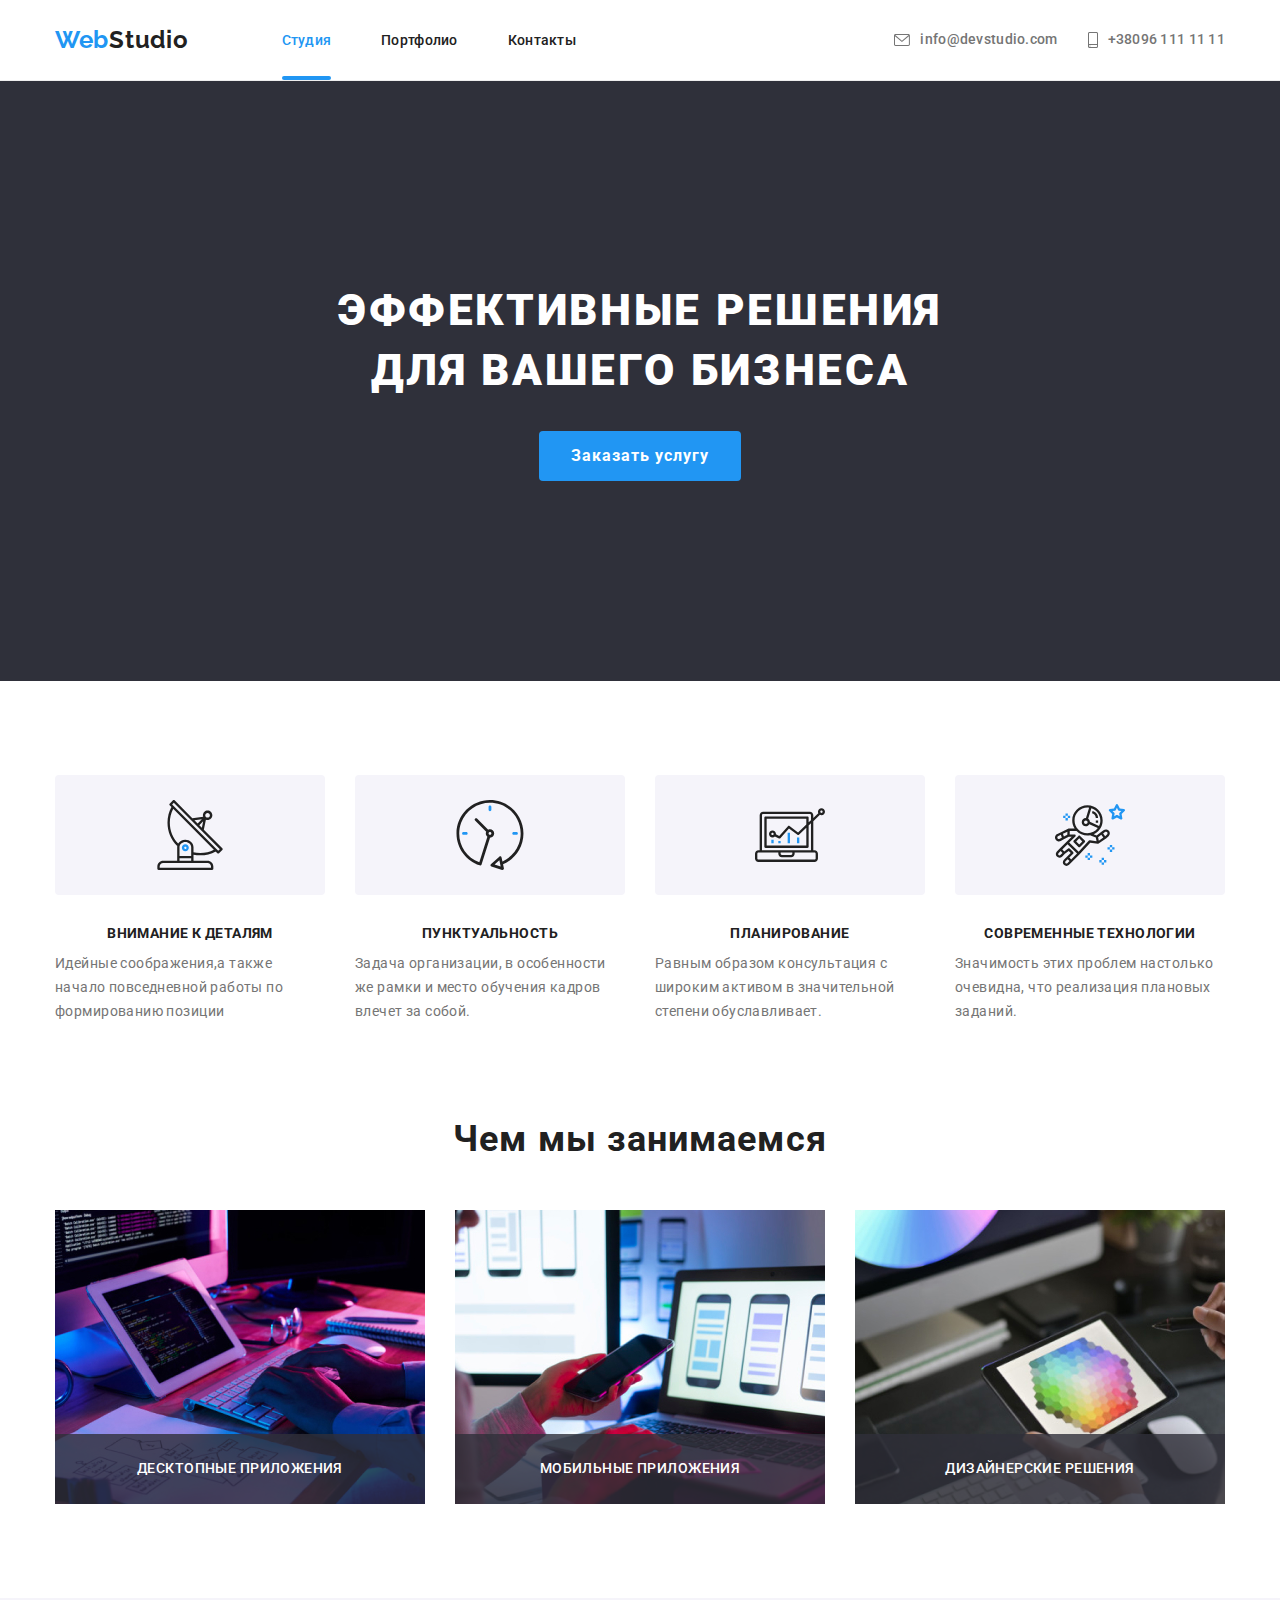
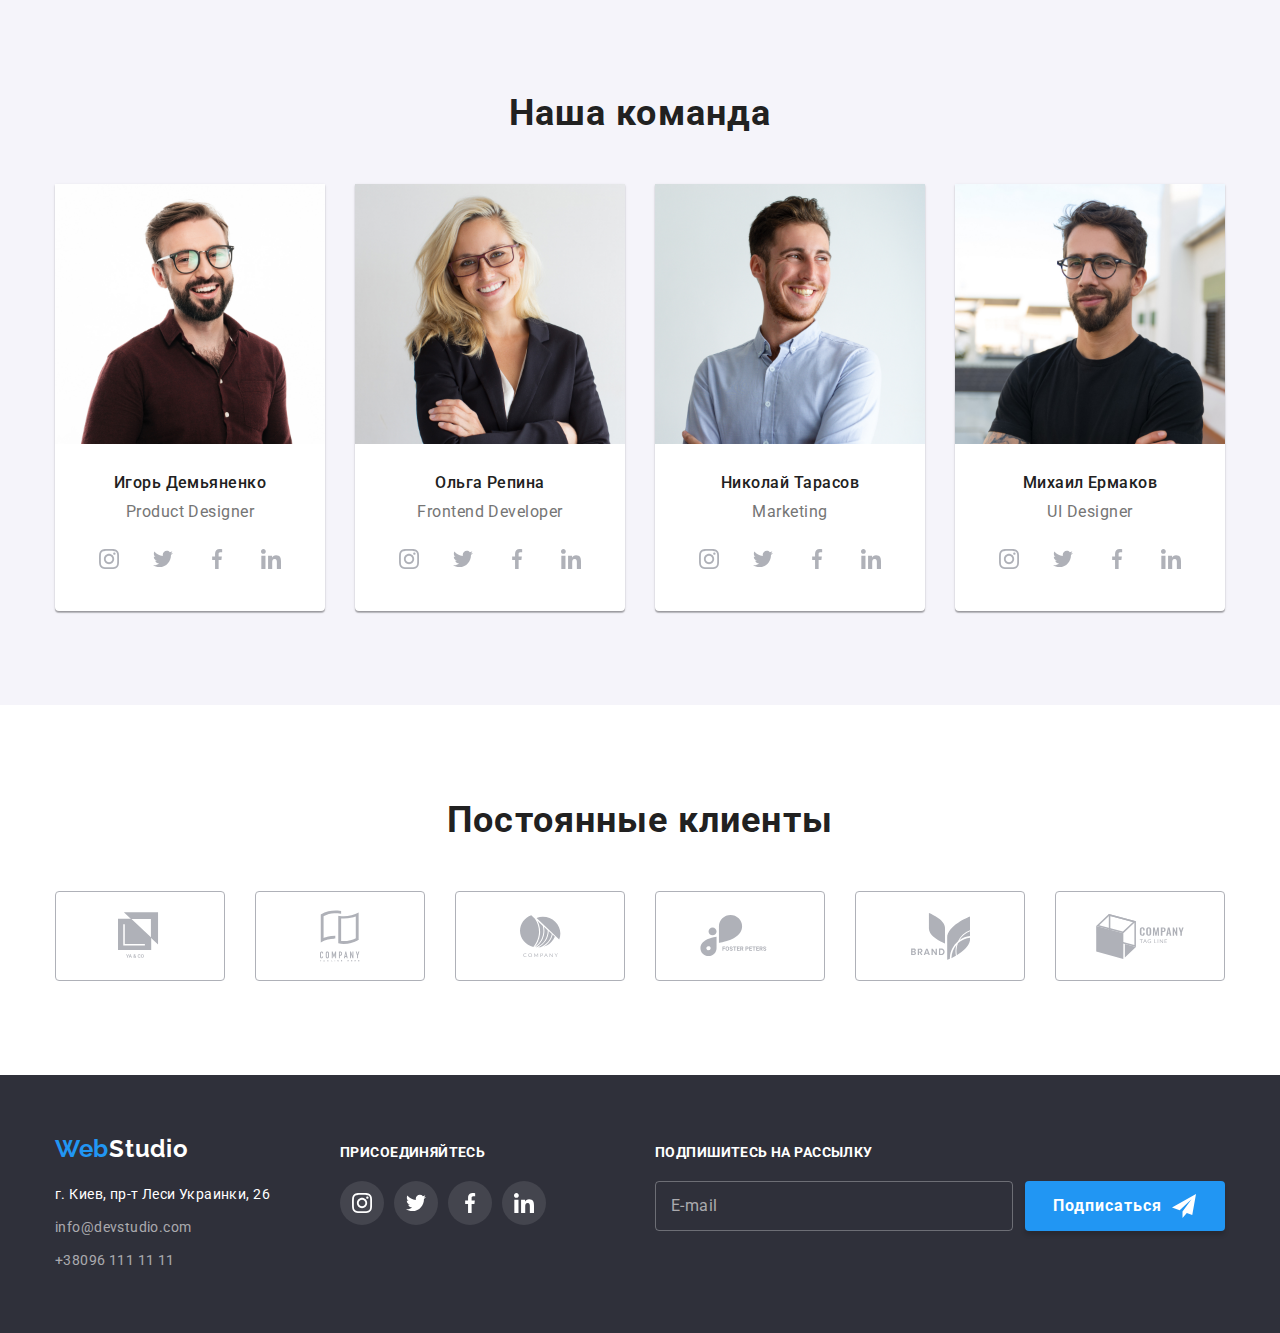
==== commit bace52c5: "5 save" ====
--- a/index.html
+++ b/index.html
@@ -59,7 +59,7 @@
                     <button class="hero__button" type="button" data-modal-open>Заказать услугу</button>
                 </div>
             </section>
-            <section class="section--advantages">
+            <section class="section section--advantages">
                 <div class="container">
                     <!-- <div class="container-adv-cards"> -->
                     <ul class="advantages-list">
@@ -103,7 +103,7 @@
                     <!-- </div> -->
                 </div>
             </section>
-            <section class="section--we-doing">
+            <section class="section section--we-doing">
                 <div class="container">
                     <h2 class="section__header">Чем мы занимаемся</h2>
                     <ul class="we-doing__list">
@@ -128,9 +128,9 @@
                     </ul>
                 </div>
             </section>
-            <section class="section--team">
+            <section class="section section--team">
                 <div class="container">
-                    <h2 class="section__header">Наша команда</h2>
+                    <h2 class="section__header--team">Наша команда</h2>
                     <ul class="team-list">
                         <li class="team-list__items">
                             <div class="team-list__cards">
@@ -293,7 +293,7 @@
             </section>
             <section class="section section--clients">
                 <div class="container">
-                    <h2 class="section__header">Постоянные клиенты</h2>
+                    <h2 class="section__header--clients">Постоянные клиенты</h2>
                     <ul class="clients-list">
                         <li class="clients-list__item">
                             <a href="#" class="clients-list__link" target="_blank">
@@ -343,52 +343,54 @@
         </main>
         <footer class="footer" id="contacts">
             <div class="container footer__container">
-                <div class="footer__main">
-                    <a href="./index.html" class="logo footer__logo"><span class="logo__studio--blue">Web</span>Studio</a>
-                    <address class="adress">
-                        <p class="adress__text">г. Киев, пр-т Леси Украинки, 26</p>
-                        <ul class="address__list">
-                            <li>
-                                <a class="address__link" href="mailto:info@devstudio.com">info@devstudio.com</a>
+                <div class="footer__wrapp">
+                    <div class="footer__main">
+                        <a href="./index.html" class="logo footer__logo"><span class="logo__studio--blue">Web</span>Studio</a>
+                        <address class="adress">
+                            <p class="adress__text">г. Киев, пр-т Леси Украинки, 26</p>
+                            <ul class="address__list">
+                                <li>
+                                    <a class="address__link" href="mailto:info@devstudio.com">info@devstudio.com</a>
+                                </li>
+                                <li>
+                                    <a class="address__link" href="tel:+380961111111">+38096 111 11 11</a>
+                                </li>
+                            </ul>
+                        </address>
+                    </div>
+                    <div class="follow-us">
+                        <h2 class="follow-us__title">присоединяйтесь</h2>
+                        <ul class="follow-us__list">
+                            <li class="follow-us__item">
+                                <a href="https://instagram.com" class="follow-us__link" target="_blank">
+                                    <svg class="follow-us__svg" width="20" height="20">
+                                        <use href="./images/icons.svg#icon-instagram1"></use>
+                                    </svg>
+                                </a>
                             </li>
-                            <li>
-                                <a class="address__link" href="tel:+380961111111">+38096 111 11 11</a>
+                            <li class="follow-us__item">
+                                <a href="https://twitter.com" class="follow-us__link" target="_blank">
+                                    <svg class="follow-us__svg" width="20" height="20">
+                                        <use href="./images/icons.svg#icon-twitter-icon1"></use>
+                                    </svg>
+                                </a>
+                            </li>
+                            <li class="follow-us__item">
+                                <a href="https://facebook.com" class="follow-us__link" target="_blank">
+                                    <svg class="follow-us__svg" width="20" height="20">
+                                        <use href="./images/icons.svg#icon-facebook1"></use>
+                                    </svg>
+                                </a>
+                            </li>
+                            <li class="follow-us__item">
+                                <a href="https://linkedin.com" class="follow-us__link" target="_blank">
+                                    <svg class="follow-us__svg" width="20" height="20">
+                                        <use href="./images/icons.svg#icon-linkedin-icon1"></use>
+                                    </svg>
+                                </a>
                             </li>
                         </ul>
-                    </address>
-                </div>
-                <div class="follow-us">
-                    <h2 class="follow-us__title">присоединяйтесь</h2>
-                    <ul class="follow-us__list">
-                        <li class="follow-us__item">
-                            <a href="https://instagram.com" class="follow-us__link" target="_blank">
-                                <svg class="follow-us__svg" width="20" height="20">
-                                    <use href="./images/icons.svg#icon-instagram1"></use>
-                                </svg>
-                            </a>
-                        </li>
-                        <li class="follow-us__item">
-                            <a href="https://twitter.com" class="follow-us__link" target="_blank">
-                                <svg class="follow-us__svg" width="20" height="20">
-                                    <use href="./images/icons.svg#icon-twitter-icon1"></use>
-                                </svg>
-                            </a>
-                        </li>
-                        <li class="follow-us__item">
-                            <a href="https://facebook.com" class="follow-us__link" target="_blank">
-                                <svg class="follow-us__svg" width="20" height="20">
-                                    <use href="./images/icons.svg#icon-facebook1"></use>
-                                </svg>
-                            </a>
-                        </li>
-                        <li class="follow-us__item">
-                            <a href="https://linkedin.com" class="follow-us__link" target="_blank">
-                                <svg class="follow-us__svg" width="20" height="20">
-                                    <use href="./images/icons.svg#icon-linkedin-icon1"></use>
-                                </svg>
-                            </a>
-                        </li>
-                    </ul>
+                    </div>
                 </div>
                 <div class="sign-us">
                     <h2 class="sign-us__title">подпишитесь на рассылку</h2>
--- a/css/main.min.css
+++ b/css/main.min.css
@@ -1,2 +1,2 @@
-/*! modern-normalize v1.0.0 | MIT License | https://github.com/sindresorhus/modern-normalize */*{margin:0;padding:0}*,*::before,*::after{-webkit-box-sizing:border-box;box-sizing:border-box}:root{-moz-tab-size:4;-o-tab-size:4;tab-size:4}html{line-height:1.15;-webkit-text-size-adjust:100%}body{margin:0;padding:0}body{font-family:system-ui,-apple-system,"Segoe UI",Roboto,Helvetica,Arial,sans-serif,"Apple Color Emoji","Segoe UI Emoji"}hr{height:0;color:inherit}abbr[title]{-webkit-text-decoration:underline dotted;text-decoration:underline dotted}b,strong{font-weight:bolder}code,kbd,samp,pre{font-family:ui-monospace, SFMono-Regular, Consolas, "Liberation Mono", Menlo, monospace}small{font-size:80%}sub,sup{font-size:75%;line-height:0;position:relative;vertical-align:baseline}sub{bottom:-0.25em}sup{top:-0.5em}table{text-indent:0;border-color:inherit}button,input,optgroup,select,textarea{font-family:inherit;font-size:100%;line-height:1.15;margin:0}address{font-style:normal}ul{list-style:none}button,select{text-transform:none}button,[type="button"],[type="reset"],[type="submit"]{-webkit-appearance:button}::-moz-focus-inner{border-style:none;padding:0}:-moz-focusring{outline:1px dotted ButtonText}:-moz-ui-invalid{box-shadow:none}legend{padding:0}progress{vertical-align:baseline}::-webkit-inner-spin-button,::-webkit-outer-spin-button{height:auto}[type="search"]{-webkit-appearance:textfield;outline-offset:-2px}::-webkit-search-decoration{-webkit-appearance:none}::-webkit-file-upload-button{-webkit-appearance:button;font:inherit}summary{display:list-item}:root{--white-text: rgba(255, 255, 255, 1);--black-text: rgba(33, 33, 33, 1);--grey-text: rgba(117, 117, 117, 1);--white-text-op60: rgba(255, 255, 255, 0.6);--blue-text: rgba(33, 150, 243, 1);--hero-background: rgba(47, 48, 58, 1);--team-background: rgba(245, 244, 250, 1);--hero-shadow: rgba(47, 48, 58, 0.4);--footer-bg-items: rgba(255, 255, 255, 0.1)}a{text-decoration:none}body{font-family:'Roboto', sans-serif}img{display:block;max-width:100%;height:auto}.container{padding:0 15px;margin:0 auto;min-width:320px;max-width:480px}@media screen and (min-width: 768px){.container{max-width:768px}}@media screen and (min-width: 1200px){.container{max-width:1200px}}.section{display:none}.footer{display:none}.section__header{color:var(--black-text);font-weight:700;font-size:36px;line-height:1.17;letter-spacing:0.03em;text-align:center}.portfolio{background-color:white;padding-top:94px;padding-bottom:94px}.logo{font-family:'Raleway', sans-serif;font-weight:700;font-size:24px;line-height:1.17;letter-spacing:0.03em}.logo__studio--blue{color:var(--blue-text)}.header{background-color:white;border-bottom:1px solid #eeeeee}.header__container{position:relative;display:-webkit-box;display:-ms-flexbox;display:flex;-webkit-box-align:center;-ms-flex-align:center;align-items:center}.menu__link,.contacts-head__link,.logo{color:var(--black-text)}.header__nav{display:-webkit-box;display:-ms-flexbox;display:flex;-webkit-box-align:center;-ms-flex-align:center;align-items:center}@media screen and (max-width: 767px){.header__nav{-webkit-box-pack:justify;-ms-flex-pack:justify;justify-content:space-between;width:100%}}.header__logo{padding:16px 0}.menu,.contacts-head{display:-webkit-box;display:-ms-flexbox;display:flex;-webkit-box-align:center;-ms-flex-align:center;align-items:center}@media screen and (max-width: 767px){.menu,.contacts-head{display:none}}.icon-menu{display:-webkit-box;display:-ms-flexbox;display:flex;-webkit-box-align:center;-ms-flex-align:center;align-items:center;margin-left:auto;margin-top:10px;margin-bottom:10px;cursor:pointer}.icon-menu:hover,.icon-menu:focus{fill:var(--blue-text)}@media screen and (min-width: 768px){.icon-menu{display:none}}@media screen and (min-width: 768px){.menu{display:-webkit-box;display:-ms-flexbox;display:flex;margin-left:88px}}@media screen and (min-width: 1200px){.menu{margin-left:93px}}.menu__item:not(:first-child){margin-left:50px}.menu__link--current,.menu__link{display:block;padding-top:32px;padding-bottom:32px;-webkit-transition:color 250ms cubic-bezier(0.4, 0, 0.2, 1),fill 250ms cubic-bezier(0.4, 0, 0.2, 1);transition:color 250ms cubic-bezier(0.4, 0, 0.2, 1),fill 250ms cubic-bezier(0.4, 0, 0.2, 1)}.menu__link{font-weight:500;font-size:14px;line-height:1.17;letter-spacing:0.02em}.menu__link--current,.menu__link:hover,.menu__link:focus{color:var(--blue-text)}.menu__link--current{position:relative}.menu__link--current::after{position:absolute;display:block;content:'';width:100%;height:4px;background-color:var(--blue-text);border-radius:2px;bottom:0}.contacts-head{margin-left:auto}@media screen and (max-width: 480px){.contacts-head{display:none}}@media screen and (min-width: 768px){.contacts-head{display:list-item}}@media screen and (min-width: 1200px){.contacts-head{display:-webkit-box;display:-ms-flexbox;display:flex}}@media screen and (max-width: 1199px){.contacts-head__item:not(:last-child){margin-bottom:10px}}@media screen and (min-width: 1200px){.contacts-head__item:not(:last-child){margin-right:30px}}@media screen and (max-width: 1199px){.contacts-head__mail-icon{width:14px;height:10px}}@media screen and (max-width: 1199px){.contacts-head__phone-icon{width:10px;height:14px}}.contacts-head__link{display:-webkit-box;display:-ms-flexbox;display:flex;-webkit-box-align:center;-ms-flex-align:center;align-items:center;color:var(--grey-text);font-family:'Roboto', sans-serif;font-weight:500;font-size:12px;line-height:1.16;letter-spacing:0.02em;-webkit-transition:color 250ms cubic-bezier(0.4, 0, 0.2, 1),fill 250ms cubic-bezier(0.4, 0, 0.2, 1);transition:color 250ms cubic-bezier(0.4, 0, 0.2, 1),fill 250ms cubic-bezier(0.4, 0, 0.2, 1)}.contacts-head__link:hover,.contacts-head__link:focus{color:var(--blue-text);fill:var(--blue-text)}@media screen and (min-width: 1200px){.contacts-head__link{padding-top:32px;padding-bottom:32px;font-size:14px;font-weight:500;line-height:1.14}}.contacts-head__mail-icon,.contacts-head__phone-icon{margin-right:10px;fill:currentColor}.footer{background-color:var(--hero-background);padding-top:60px;padding-bottom:60px}.footer__container{display:-webkit-box;display:-ms-flexbox;display:flex;-webkit-box-align:baseline;-ms-flex-align:baseline;align-items:baseline;-webkit-box-pack:justify;-ms-flex-pack:justify;justify-content:space-between}.footer__main{margin-right:70px}.footer a{color:var(--white-text)}.adress__text{color:var(--white-text);font-weight:400;font-size:14px;line-height:1.71;letter-spacing:0.03em;padding-top:20px}.address__list a{color:var(--white-text-op60);font-family:'Roboto', sans-serif;font-weight:400;font-size:14px;line-height:1.71;letter-spacing:0.03em}.address__list a:hover,.address__list a:focus{color:var(--blue-text)}.address__list li{padding-top:9px}.follow-us__list{display:-webkit-box;display:-ms-flexbox;display:flex}.follow-us__title,.sign-us__title{font-family:'Roboto', sans-serif;font-weight:700;font-size:14px;line-height:1.17;letter-spacing:0.03em;color:var(--white-text);text-transform:uppercase;margin-bottom:20px}.follow-us__item:not(:last-child){margin-right:10px}.follow-us__link{display:-webkit-box;display:-ms-flexbox;display:flex;-webkit-box-pack:center;-ms-flex-pack:center;justify-content:center;-webkit-box-align:center;-ms-flex-align:center;align-items:center;width:44px;height:44px;color:var(--white-text);border-radius:50%;background-color:var(--footer-bg-items);-webkit-transition:background-color 250ms cubic-bezier(0.4, 0, 0.2, 1);transition:background-color 250ms cubic-bezier(0.4, 0, 0.2, 1)}.follow-us__link:hover,.follow-us__link:focus{background-color:var(--blue-text)}.follow-us__svg{fill:currentColor}.address__link{color:var(--white-text-op60);-webkit-transition:color 250ms cubic-bezier(0.4, 0, 0.2, 1);transition:color 250ms cubic-bezier(0.4, 0, 0.2, 1)}.sign-us{margin-left:93px}.sign-us__form{display:-webkit-box;display:-ms-flexbox;display:flex;-webkit-box-align:center;-ms-flex-align:center;align-items:center}.sign-us__input{width:358px;height:50px;padding:16px 15px;font-size:16px;line-height:1.25;letter-spacing:0.03em;color:var(--white-text);border-radius:4px;border:1px solid rgba(255,255,255,0.3);background-color:transparent;-webkit-transition:border-color 250ms cubic-bezier(0.4, 0, 0.2, 1);transition:border-color 250ms cubic-bezier(0.4, 0, 0.2, 1)}.sign-us__input::-webkit-input-placeholder{color:var(--white-text-op60)}.sign-us__input:-ms-input-placeholder{color:var(--white-text-op60)}.sign-us__input::-ms-input-placeholder{color:var(--white-text-op60)}.sign-us__input::placeholder{color:var(--white-text-op60)}.sign-us__input:focus{outline:none;border-color:var(--blue-text)}.sign-us__button{display:-webkit-box;display:-ms-flexbox;display:flex;-webkit-box-pack:justify;-ms-flex-pack:justify;justify-content:space-between;-webkit-box-align:center;-ms-flex-align:center;align-items:center;padding:10px 28px;font-weight:700;font-size:16px;line-height:1.88;letter-spacing:0.06em;color:var(--white-text);border-radius:4px;background-color:var(--blue-text);-webkit-box-shadow:0px 4px 4px rgba(0,0,0,0.15);box-shadow:0px 4px 4px rgba(0,0,0,0.15);border:none;cursor:pointer;margin-left:12px}.sign-us__svg{margin-left:10px}.hero{background-color:var(--hero-background);background-repeat:no-repeat;background-size:cover;background-position:center;height:400px;margin-left:auto;margin-right:auto;color:var(--white-text);text-align:center;padding-top:118px;padding-bottom:118px}@media screen and (min-width: 1200px){.hero{height:600px;padding-top:200px;padding-bottom:200px}}.hero__title{text-transform:uppercase;font-weight:900;font-size:26px;line-height:1.61;letter-spacing:0.06em}@media screen and (min-width: 1200px){.hero__title{font-size:44px;line-height:1.36}}.hero__button{border:var(--blue-text);background:var(--blue-text);color:var(--white-text);font-family:'Roboto', sans-serif;font-weight:700;font-size:16px;line-height:1.87;letter-spacing:0.06em;margin-top:30px;padding:10px 32px;border-radius:4px;cursor:pointer}.order__backdrop{position:fixed;top:0;left:0;z-index:auto;width:100%;height:100%;background-color:rgba(0,0,0,0.2);opacity:1;-webkit-transition:opacity 250ms cubic-bezier(0.4, 0, 0.2, 1),visibility 250ms cubic-bezier(0.4, 0, 0.2, 1);transition:opacity 250ms cubic-bezier(0.4, 0, 0.2, 1),visibility 250ms cubic-bezier(0.4, 0, 0.2, 1)}.order__modal{position:absolute;z-index:auto;top:50%;left:50%;-webkit-transform:translate(-50%, -50%) scale(1);transform:translate(-50%, -50%) scale(1);background-color:var(--white-text);width:528px;border-radius:4px;padding:40px;-webkit-box-shadow:0px 1px 3px rgba(0,0,0,0.12),0px 1px 1px rgba(0,0,0,0.14),0px 2px 1px rgba(0,0,0,0.2);box-shadow:0px 1px 3px rgba(0,0,0,0.12),0px 1px 1px rgba(0,0,0,0.14),0px 2px 1px rgba(0,0,0,0.2);-webkit-transition:-webkit-transform 250ms cubic-bezier(0.4, 0, 0.2, 1);transition:-webkit-transform 250ms cubic-bezier(0.4, 0, 0.2, 1);transition:transform 250ms cubic-bezier(0.4, 0, 0.2, 1);transition:transform 250ms cubic-bezier(0.4, 0, 0.2, 1), -webkit-transform 250ms cubic-bezier(0.4, 0, 0.2, 1)}@media screen and (min-width: 1200px){.order__modal{min-height:581px}}@media screen and (max-width: 1199px){.order__modal{width:450px;min-height:609px}}@media screen and (max-width: 479px){.order__modal{width:calc(100% - 30px)}}.is-hidden .order__modal{-webkit-transform:translate(-50%, -50%) scale(0.9);transform:translate(-50%, -50%) scale(0.9)}.is-hidden{opacity:0;visibility:hidden;pointer-events:none}.order__close-button{display:-webkit-box;display:-ms-flexbox;display:flex;-webkit-box-pack:center;-ms-flex-pack:center;justify-content:center;-webkit-box-align:center;-ms-flex-align:center;align-items:center;position:absolute;top:8px;right:8px;width:30px;height:30px;border-radius:50%;border:1px solid rgba(0,0,0,0.1);background-color:var(--white-text);cursor:pointer}.order__close-button:hover .order__close-svg,.order__close-button:focus .order__close-svg{fill:var(--blue-text)}.order__close-button:active{outline:none}.order__close-svg{-webkit-transition:fill 250ms cubic-bezier(0.4, 0, 0.2, 1);transition:fill 250ms cubic-bezier(0.4, 0, 0.2, 1)}.order__form{display:-webkit-box;display:-ms-flexbox;display:flex;-webkit-box-orient:vertical;-webkit-box-direction:normal;-ms-flex-direction:column;flex-direction:column;margin-top:28px}.order__text{font-family:'Roboto', sans-serif;font-weight:700;font-size:20px;line-height:1.5;letter-spacing:0.03em;text-align:center}@media screen and (min-width: 1200px){.order__text{line-height:1.17}}.form__label{position:relative;display:block;margin-bottom:28px}.form__label--text{position:relative;display:block;margin-bottom:20px}.form__name{position:absolute;top:-18px;font-family:'Roboto', sans-serif;font-weight:400;font-size:12px;line-height:1.17;letter-spacing:0.01em;color:var(--grey-text)}.form__input{position:relative;display:block;width:100%;height:40px;border:1px solid rgba(33,33,33,0.2);border-radius:4px;padding:11px 12px 11px 42px}.form__input:focus{outline:none;border-color:var(--blue-text)}.form__input:focus ~ .form__svg{fill:var(--blue-text)}.form__textarea{display:block;resize:none;width:100%;min-height:120px;border:1px solid rgba(33,33,33,0.2);border-radius:4px;padding:12px 16px}.form__textarea::-webkit-input-placeholder{font-family:'Roboto', sans-serif;font-weight:400;font-size:14px;line-height:1.17;letter-spacing:0.01em;color:rgba(117,117,117,0.5)}.form__textarea:-ms-input-placeholder{font-family:'Roboto', sans-serif;font-weight:400;font-size:14px;line-height:1.17;letter-spacing:0.01em;color:rgba(117,117,117,0.5)}.form__textarea::-ms-input-placeholder{font-family:'Roboto', sans-serif;font-weight:400;font-size:14px;line-height:1.17;letter-spacing:0.01em;color:rgba(117,117,117,0.5)}.form__textarea::placeholder{font-family:'Roboto', sans-serif;font-weight:400;font-size:14px;line-height:1.17;letter-spacing:0.01em;color:rgba(117,117,117,0.5)}.form__textarea:focus{outline:none;border-color:var(--blue-text)}.form__svg{position:absolute;bottom:11px;left:12px}.agreement__text{-webkit-box-align:center;-ms-flex-align:center;align-items:center;font-family:'Roboto', sans-serif;font-weight:400;font-size:12px;line-height:1.17;letter-spacing:0.03em;color:#757575;cursor:pointer}.agreement__text::before{margin-right:8px;content:'';display:inline-block;width:16px;height:15px;background-image:url(../images/icon-uncheck.svg);background-size:cover;border-radius:2px}@media screen and (min-width: 480px){.agreement__text{display:-webkit-box;display:-ms-flexbox;display:flex}}@media screen and (min-width: 1200px){.agreement__text{font-size:14px;line-height:1.71}}.agreement__link{color:var(--blue-text);text-decoration:underline}.agreement__check{position:absolute;width:1px;height:1px;margin:-1px;border:0;padding:0;white-space:nowrap;-webkit-clip-path:inset(100%);clip-path:inset(100%);clip:rect(0 0 0 0);overflow:hidden}.agreement__check:checked+.agreement__text::before{background-color:var(--blue-text);background-image:url(../images/icon-check.svg);background-size:cover;border-radius:2px}@media screen and (min-width: 1200px){.agreement{display:-webkit-box;display:-ms-flexbox;display:flex;-webkit-box-pack:center;-ms-flex-pack:center;justify-content:center}}.form__button{display:block;margin:0 auto;width:200px;height:50px;border:var(--blue-text);background:var(--blue-text);color:var(--white-text);font-family:'Roboto', sans-serif;font-weight:700;font-size:16px;line-height:1.87;letter-spacing:0.06em;margin-top:30px;padding:10px 55px;border-radius:4px;-webkit-box-shadow:0px 4px 4px rgba(0,0,0,0.15);box-shadow:0px 4px 4px rgba(0,0,0,0.15);cursor:pointer}.section--advantages{background-color:white;padding-top:60px;padding-bottom:60px}@media screen and (min-width: 1200px){.section--advantages{padding-top:94px;padding-bottom:94px}}@media screen and (max-width: 767px){.advantages-list__item:not(:last-child){margin-bottom:30px}}.advantages-list__item{width:100%}@media screen and (min-width: 768px){.advantages-list{display:-webkit-box;display:-ms-flexbox;display:flex;-ms-flex-wrap:wrap;flex-wrap:wrap;margin-top:-30px;margin-left:-30px}}@media screen and (min-width: 768px){.advantages-list__item{-ms-flex-preferred-size:calc(100% / 2 - 30px);flex-basis:calc(100% / 2 - 30px);margin-top:30px;margin-left:30px}}@media screen and (min-width: 1200px){.advantages-list__item{-ms-flex-preferred-size:calc(100% / 4 - 30px);flex-basis:calc(100% / 4 - 30px)}}.advantages-list__icons{margin-bottom:30px;display:-webkit-box;display:-ms-flexbox;display:flex;-webkit-box-pack:center;-ms-flex-pack:center;justify-content:center;-webkit-box-align:center;-ms-flex-align:center;align-items:center;width:100%;height:120px;border-radius:4px;background-color:#f5f4fa}.advantages-list__title{color:var(--black-text);font-weight:700;font-size:14px;line-height:1.17;letter-spacing:0.03em;text-transform:uppercase;margin-bottom:10px;text-align:center}.advantages-list__text{color:var(--grey-text);font-weight:400;font-size:14px;line-height:1.71;letter-spacing:0.03em}.section--we-doing{background-color:white;padding-top:0;padding-bottom:94px}@media screen and (max-width: 1199px){.section--we-doing{display:none}}.we-doing__list{display:-webkit-box;display:-ms-flexbox;display:flex}.we-doing__list .we-doing__item{-ms-flex-preferred-size:calc(100% / 3);flex-basis:calc(100% / 3);margin-top:50px}.we-doing__item:not(:last-child){margin-right:30px}.we-doing__thumb{position:relative;height:294px}.we-doing__list{width:100%;height:100%;-o-object-fit:cover;object-fit:cover}.we-doing__text{position:absolute;bottom:0;width:100%;font-weight:500;font-size:14px;line-height:1.14;letter-spacing:0.03em;text-transform:uppercase;text-align:center;padding-top:27px;padding-bottom:27px;color:var(--white-text);background-color:rgba(47,48,58,0.8)}.section--team{background-color:var(--team-background);padding-top:60px;padding-bottom:60px}@media screen and (min-width: 1200px){.section--team{padding-top:94px;padding-bottom:94px}}.section__header{color:var(--black-text);font-weight:700;font-size:28px;line-height:1.17;letter-spacing:0.03em;text-align:center}@media screen and (min-width: 1200px){.section__header{font-size:36px}}.team-list__thumb{height:460px}.team-list__images{width:100%;height:auto;-o-object-fit:cover;object-fit:cover}.team-list__items{margin-top:30px}.team-list__names{color:var(--black-text);font-weight:500;font-size:16px;line-height:1.17;letter-spacing:0.03em;text-align:center;margin-top:30px;margin-bottom:10px}.section--clients{padding-top:94px;padding-bottom:94px;text-align:center}.clients-list{display:-webkit-box;display:-ms-flexbox;display:flex;-ms-flex-wrap:wrap;flex-wrap:wrap;margin-right:-30px;margin-top:50px}.clients-list__item{margin-right:30px}.clients-list__link{display:-webkit-box;display:-ms-flexbox;display:flex;-webkit-box-pack:center;-ms-flex-pack:center;justify-content:center;-webkit-box-align:center;-ms-flex-align:center;align-items:center;width:170px;height:90px;color:#afb1b8;border-radius:4px;border:1px solid #afb1b8;-webkit-transition:color 250ms cubic-bezier(0.4, 0, 0.2, 1),fill 250ms cubic-bezier(0.4, 0, 0.2, 1);transition:color 250ms cubic-bezier(0.4, 0, 0.2, 1),fill 250ms cubic-bezier(0.4, 0, 0.2, 1)}.clients-list__link:hover,.clients-list__link:focus{color:var(--blue-text);border:1px solid var(--blue-text)}.clients-list__svg{fill:currentColor}.portfolio-list{display:-webkit-box;display:-ms-flexbox;display:flex;-webkit-box-pack:center;-ms-flex-pack:center;justify-content:center;margin-bottom:50px}.portfolio-list__item{margin-right:8px}.portfolio-list__button{padding:6px 22px;border-radius:4px;border:var(--team-background);background:var(--team-background);color:var(--black-text);font-family:'Roboto', sans-serif;font-weight:500;font-size:16px;line-height:1.62;letter-spacing:0.03em;cursor:pointer;-webkit-transition:background-color 250ms cubic-bezier(0.4, 0, 0.2, 1);transition:background-color 250ms cubic-bezier(0.4, 0, 0.2, 1)}.portfolio-list__button:hover,.portfolio-list__button:focus{color:var(--white-text);background-color:var(--blue-text);-webkit-box-shadow:0px 3px 1px rgba(0,0,0,0.1),0px 1px 2px rgba(0,0,0,0.08),0px 2px 2px rgba(0,0,0,0.12);box-shadow:0px 3px 1px rgba(0,0,0,0.1),0px 1px 2px rgba(0,0,0,0.08),0px 2px 2px rgba(0,0,0,0.12)}.card-set{display:-webkit-box;display:-ms-flexbox;display:flex;-ms-flex-wrap:wrap;flex-wrap:wrap;margin-left:-30px;margin-top:-30px}.container-cards{margin-left:auto;margin-right:auto}.card-set .card-set__item{-ms-flex-preferred-size:calc(100% / 3 - 30px);flex-basis:calc(100% / 3 - 30px);margin-left:30px;margin-top:30px}.card-set__title{color:var(--black-text);font-weight:700;font-size:18px;line-height:2;letter-spacing:0.06em}.card-set__text{color:var(--grey-text);font-weight:400;font-size:16px;line-height:1.87;letter-spacing:0.03em}.card-set__content{border-bottom:1px solid #eeeeee;border-right:1px solid #eeeeee;border-left:1px solid #eeeeee;padding-top:20px;padding-left:24px;padding-bottom:20px}.card-set__thumb{position:relative;overflow:hidden}.card-set__overlay{position:absolute;top:100%;left:0;width:100%;height:100%;padding:63px 24px;font-size:18px;line-height:1.56;letter-spacing:0.03em;-webkit-transition:-webkit-transform 250ms cubic-bezier(0.4, 0, 0.2, 1);transition:-webkit-transform 250ms cubic-bezier(0.4, 0, 0.2, 1);transition:transform 250ms cubic-bezier(0.4, 0, 0.2, 1);transition:transform 250ms cubic-bezier(0.4, 0, 0.2, 1), -webkit-transform 250ms cubic-bezier(0.4, 0, 0.2, 1);background-color:rgba(33,150,243,0.9);color:var(--white-text)}.card-set__item:hover .card-set__overlay,.card-set__item:focus .card-set__overlay{-webkit-transform:translateY(-100%);transform:translateY(-100%)}.card-set__item:hover,.card-set__item:focus{outline:none;-webkit-box-shadow:0px 1px 1px rgba(0,0,0,0.12),0px 4px 4px rgba(0,0,0,0.06),1px 4px 6px rgba(0,0,0,0.16);box-shadow:0px 1px 1px rgba(0,0,0,0.12),0px 4px 4px rgba(0,0,0,0.06),1px 4px 6px rgba(0,0,0,0.16)}
+/*! modern-normalize v1.0.0 | MIT License | https://github.com/sindresorhus/modern-normalize */*{margin:0;padding:0}*,*::before,*::after{-webkit-box-sizing:border-box;box-sizing:border-box}:root{-moz-tab-size:4;-o-tab-size:4;tab-size:4}html{line-height:1.15;-webkit-text-size-adjust:100%}body{margin:0;padding:0}body{font-family:system-ui,-apple-system,"Segoe UI",Roboto,Helvetica,Arial,sans-serif,"Apple Color Emoji","Segoe UI Emoji"}hr{height:0;color:inherit}abbr[title]{-webkit-text-decoration:underline dotted;text-decoration:underline dotted}b,strong{font-weight:bolder}code,kbd,samp,pre{font-family:ui-monospace, SFMono-Regular, Consolas, "Liberation Mono", Menlo, monospace}small{font-size:80%}sub,sup{font-size:75%;line-height:0;position:relative;vertical-align:baseline}sub{bottom:-0.25em}sup{top:-0.5em}table{text-indent:0;border-color:inherit}button,input,optgroup,select,textarea{font-family:inherit;font-size:100%;line-height:1.15;margin:0}address{font-style:normal}ul{list-style:none}button,select{text-transform:none}button,[type="button"],[type="reset"],[type="submit"]{-webkit-appearance:button}::-moz-focus-inner{border-style:none;padding:0}:-moz-focusring{outline:1px dotted ButtonText}:-moz-ui-invalid{box-shadow:none}legend{padding:0}progress{vertical-align:baseline}::-webkit-inner-spin-button,::-webkit-outer-spin-button{height:auto}[type="search"]{-webkit-appearance:textfield;outline-offset:-2px}::-webkit-search-decoration{-webkit-appearance:none}::-webkit-file-upload-button{-webkit-appearance:button;font:inherit}summary{display:list-item}:root{--white-text: rgba(255, 255, 255, 1);--black-text: rgba(33, 33, 33, 1);--grey-text: rgba(117, 117, 117, 1);--white-text-op60: rgba(255, 255, 255, 0.6);--blue-text: rgba(33, 150, 243, 1);--hero-background: rgba(47, 48, 58, 1);--team-background: rgba(245, 244, 250, 1);--hero-shadow: rgba(47, 48, 58, 0.4);--footer-bg-items: rgba(255, 255, 255, 0.1)}a{text-decoration:none}body{font-family:'Roboto', sans-serif}img{display:block;max-width:100%;height:auto}.container{padding:0 15px;margin:0 auto;min-width:320px;max-width:480px}@media screen and (min-width: 768px){.container{max-width:768px}}@media screen and (min-width: 1200px){.container{max-width:1200px}}.section__header{color:var(--black-text);font-weight:700;font-size:36px;line-height:1.17;letter-spacing:0.03em;text-align:center}.portfolio{background-color:white;padding-top:60px;padding-bottom:60px}@media screen and (min-width: 1200px){.portfolio{padding-top:94px;padding-bottom:94px}}.logo{font-family:'Raleway', sans-serif;font-weight:700;font-size:24px;line-height:1.17;letter-spacing:0.03em}.logo__studio--blue{color:var(--blue-text)}.header{background-color:white;border-bottom:1px solid #eeeeee}.header__container{position:relative;display:-webkit-box;display:-ms-flexbox;display:flex;-webkit-box-align:center;-ms-flex-align:center;align-items:center}.menu__link,.contacts-head__link,.logo{color:var(--black-text)}.header__nav{display:-webkit-box;display:-ms-flexbox;display:flex;-webkit-box-align:center;-ms-flex-align:center;align-items:center}@media screen and (max-width: 767px){.header__nav{-webkit-box-pack:justify;-ms-flex-pack:justify;justify-content:space-between;width:100%}}.header__logo{padding:16px 0}.menu,.contacts-head{display:-webkit-box;display:-ms-flexbox;display:flex;-webkit-box-align:center;-ms-flex-align:center;align-items:center}@media screen and (max-width: 767px){.menu,.contacts-head{display:none}}.icon-menu{display:-webkit-box;display:-ms-flexbox;display:flex;-webkit-box-align:center;-ms-flex-align:center;align-items:center;margin-left:auto;margin-top:10px;margin-bottom:10px;cursor:pointer}.icon-menu:hover,.icon-menu:focus{fill:var(--blue-text)}@media screen and (min-width: 768px){.icon-menu{display:none}}@media screen and (min-width: 768px){.menu{display:-webkit-box;display:-ms-flexbox;display:flex;margin-left:88px}}@media screen and (min-width: 1200px){.menu{margin-left:93px}}.menu__item:not(:first-child){margin-left:50px}.menu__link--current,.menu__link{display:block;padding-top:32px;padding-bottom:32px;-webkit-transition:color 250ms cubic-bezier(0.4, 0, 0.2, 1),fill 250ms cubic-bezier(0.4, 0, 0.2, 1);transition:color 250ms cubic-bezier(0.4, 0, 0.2, 1),fill 250ms cubic-bezier(0.4, 0, 0.2, 1)}.menu__link{font-weight:500;font-size:14px;line-height:1.17;letter-spacing:0.02em}.menu__link--current,.menu__link:hover,.menu__link:focus{color:var(--blue-text)}.menu__link--current{position:relative}.menu__link--current::after{position:absolute;display:block;content:'';width:100%;height:4px;background-color:var(--blue-text);border-radius:2px;bottom:0}.contacts-head{margin-left:auto}@media screen and (max-width: 480px){.contacts-head{display:none}}@media screen and (min-width: 768px){.contacts-head{display:list-item}}@media screen and (min-width: 1200px){.contacts-head{display:-webkit-box;display:-ms-flexbox;display:flex}}@media screen and (max-width: 1199px){.contacts-head__item:not(:last-child){margin-bottom:10px}}@media screen and (min-width: 1200px){.contacts-head__item:not(:last-child){margin-right:30px}}@media screen and (max-width: 1199px){.contacts-head__mail-icon{width:14px;height:10px}}@media screen and (max-width: 1199px){.contacts-head__phone-icon{width:10px;height:14px}}.contacts-head__link{display:-webkit-box;display:-ms-flexbox;display:flex;-webkit-box-align:center;-ms-flex-align:center;align-items:center;color:var(--grey-text);font-family:'Roboto', sans-serif;font-weight:500;font-size:12px;line-height:1.16;letter-spacing:0.02em;-webkit-transition:color 250ms cubic-bezier(0.4, 0, 0.2, 1),fill 250ms cubic-bezier(0.4, 0, 0.2, 1);transition:color 250ms cubic-bezier(0.4, 0, 0.2, 1),fill 250ms cubic-bezier(0.4, 0, 0.2, 1)}.contacts-head__link:hover,.contacts-head__link:focus{color:var(--blue-text);fill:var(--blue-text)}@media screen and (min-width: 1200px){.contacts-head__link{padding-top:32px;padding-bottom:32px;font-size:14px;font-weight:500;line-height:1.14}}.contacts-head__mail-icon,.contacts-head__phone-icon{margin-right:10px;fill:currentColor}.footer{background-color:var(--hero-background);padding-top:60px;padding-bottom:60px}@media screen and (min-width: 768px) and (max-width: 1199px){.footer{padding:70px 0 50px}}@media screen and (min-width: 768px) and (max-width: 1199px){.footer__container{padding:0 74px 0 61px}}@media screen and (min-width: 1200px){.footer__container{display:-webkit-box;display:-ms-flexbox;display:flex;-webkit-box-align:baseline;-ms-flex-align:baseline;align-items:baseline;-webkit-box-pack:justify;-ms-flex-pack:justify;justify-content:space-between}}.footer__wrapp{display:-webkit-box;display:-ms-flexbox;display:flex;-webkit-box-orient:vertical;-webkit-box-direction:normal;-ms-flex-direction:column;flex-direction:column;-webkit-box-align:center;-ms-flex-align:center;align-items:center}@media screen and (min-width: 768px){.footer__wrapp{-webkit-box-orient:horizontal;-webkit-box-direction:normal;-ms-flex-direction:row;flex-direction:row;-webkit-box-pack:justify;-ms-flex-pack:justify;justify-content:space-between;margin-bottom:60px;-webkit-box-align:start;-ms-flex-align:start;align-items:flex-start}}@media screen and (min-width: 1200px){.footer__wrapp{-webkit-box-align:baseline;-ms-flex-align:baseline;align-items:baseline;margin-bottom:0}}@media screen and (max-width: 1199px){.footer__main{display:-webkit-box;display:-ms-flexbox;display:flex;-webkit-box-orient:vertical;-webkit-box-direction:normal;-ms-flex-direction:column;flex-direction:column;-webkit-box-align:center;-ms-flex-align:center;align-items:center}}.footer a{color:var(--white-text)}.adress__text{color:var(--white-text);font-weight:400;font-size:14px;line-height:1.71;letter-spacing:0.03em;margin-top:20px}.address__list a{color:var(--white-text-op60);font-family:'Roboto', sans-serif;font-weight:400;font-size:14px;line-height:1.71;letter-spacing:0.03em}.address__list a:hover,.address__list a:focus{color:var(--blue-text)}.address__list li{padding-top:8px;text-align:center}@media screen and (min-width: 1200px){.address__list li{padding-top:9px;text-align:start}}.follow-us{margin-top:60px}@media screen and (min-width: 767px){.follow-us{margin-top:0}}@media screen and (max-width: 1199px){.follow-us{display:-webkit-box;display:-ms-flexbox;display:flex;-webkit-box-orient:vertical;-webkit-box-direction:normal;-ms-flex-direction:column;flex-direction:column;-webkit-box-align:center;-ms-flex-align:center;align-items:center}}@media screen and (min-width: 1200px){.follow-us{margin-left:70px}}.follow-us__list{display:-webkit-box;display:-ms-flexbox;display:flex}.follow-us__title,.sign-us__title{font-family:'Roboto', sans-serif;font-weight:700;font-size:14px;line-height:1.17;letter-spacing:0.03em;color:var(--white-text);text-transform:uppercase;margin-bottom:20px}.follow-us__item:not(:last-child){margin-right:10px}.follow-us__link{display:-webkit-box;display:-ms-flexbox;display:flex;-webkit-box-pack:center;-ms-flex-pack:center;justify-content:center;-webkit-box-align:center;-ms-flex-align:center;align-items:center;width:44px;height:44px;color:var(--white-text);border-radius:50%;background-color:var(--footer-bg-items);-webkit-transition:background-color 250ms cubic-bezier(0.4, 0, 0.2, 1);transition:background-color 250ms cubic-bezier(0.4, 0, 0.2, 1)}.follow-us__link:hover,.follow-us__link:focus{background-color:var(--blue-text)}.follow-us__svg{fill:currentColor}.address__link{color:var(--white-text-op60);-webkit-transition:color 250ms cubic-bezier(0.4, 0, 0.2, 1);transition:color 250ms cubic-bezier(0.4, 0, 0.2, 1)}.sign-us{display:-webkit-box;display:-ms-flexbox;display:flex;-webkit-box-orient:vertical;-webkit-box-direction:normal;-ms-flex-direction:column;flex-direction:column;-webkit-box-align:center;-ms-flex-align:center;align-items:center;margin-top:60px}@media screen and (min-width: 1200px){.sign-us{margin-top:0;margin-left:93px;-webkit-box-align:baseline;-ms-flex-align:baseline;align-items:baseline}}.sign-us__form{display:-webkit-box;display:-ms-flexbox;display:flex;-webkit-box-orient:vertical;-webkit-box-direction:normal;-ms-flex-direction:column;flex-direction:column;-webkit-box-align:center;-ms-flex-align:center;align-items:center;width:100%}@media screen and (min-width: 1200px){.sign-us__form{-webkit-box-orient:horizontal;-webkit-box-direction:normal;-ms-flex-direction:row;flex-direction:row;-webkit-box-align:center;-ms-flex-align:center;align-items:center}}.sign-us__input{width:100%;height:50px;padding:16px 15px;font-size:16px;line-height:1.25;letter-spacing:0.03em;color:var(--white-text);border-radius:4px;border:1px solid rgba(255,255,255,0.3);background-color:transparent;-webkit-transition:border-color 250ms cubic-bezier(0.4, 0, 0.2, 1);transition:border-color 250ms cubic-bezier(0.4, 0, 0.2, 1)}.sign-us__input::-webkit-input-placeholder{color:var(--white-text-op60)}.sign-us__input:-ms-input-placeholder{color:var(--white-text-op60)}.sign-us__input::-ms-input-placeholder{color:var(--white-text-op60)}.sign-us__input::placeholder{color:var(--white-text-op60)}.sign-us__input:focus{outline:none;border-color:var(--blue-text)}@media screen and (min-width: 768px){.sign-us__input{width:450px}}@media screen and (min-width: 1200px){.sign-us__input{width:358px}}.sign-us__button{display:-webkit-box;display:-ms-flexbox;display:flex;width:200px;-webkit-box-align:center;-ms-flex-align:center;align-items:center;padding:10px 28px;font-weight:700;font-size:16px;line-height:1.88;letter-spacing:0.06em;color:var(--white-text);border-radius:4px;background-color:var(--blue-text);-webkit-box-shadow:0px 4px 4px rgba(0,0,0,0.15);box-shadow:0px 4px 4px rgba(0,0,0,0.15);border:none;cursor:pointer;margin-top:20px}@media screen and (min-width: 1200px){.sign-us__button{margin-top:0;margin-left:12px}}.sign-us__svg{margin-left:10px}.hero{background-color:var(--hero-background);background-repeat:no-repeat;background-size:cover;background-position:center;height:400px;margin-left:auto;margin-right:auto;color:var(--white-text);text-align:center;padding-top:118px;padding-bottom:118px}@media screen and (min-width: 1200px){.hero{height:600px;padding-top:200px;padding-bottom:200px}}.hero__title{text-transform:uppercase;font-weight:900;font-size:26px;line-height:1.61;letter-spacing:0.06em}@media screen and (min-width: 1200px){.hero__title{font-size:44px;line-height:1.36}}.hero__button{border:var(--blue-text);background:var(--blue-text);color:var(--white-text);font-family:'Roboto', sans-serif;font-weight:700;font-size:16px;line-height:1.87;letter-spacing:0.06em;margin-top:30px;padding:10px 32px;border-radius:4px;cursor:pointer}.order__backdrop{position:fixed;top:0;left:0;z-index:auto;width:100%;height:100%;background-color:rgba(0,0,0,0.2);opacity:1;-webkit-transition:opacity 250ms cubic-bezier(0.4, 0, 0.2, 1),visibility 250ms cubic-bezier(0.4, 0, 0.2, 1);transition:opacity 250ms cubic-bezier(0.4, 0, 0.2, 1),visibility 250ms cubic-bezier(0.4, 0, 0.2, 1)}.order__modal{position:absolute;z-index:auto;top:50%;left:50%;-webkit-transform:translate(-50%, -50%) scale(1);transform:translate(-50%, -50%) scale(1);background-color:var(--white-text);width:528px;border-radius:4px;padding:40px;-webkit-box-shadow:0px 1px 3px rgba(0,0,0,0.12),0px 1px 1px rgba(0,0,0,0.14),0px 2px 1px rgba(0,0,0,0.2);box-shadow:0px 1px 3px rgba(0,0,0,0.12),0px 1px 1px rgba(0,0,0,0.14),0px 2px 1px rgba(0,0,0,0.2);-webkit-transition:-webkit-transform 250ms cubic-bezier(0.4, 0, 0.2, 1);transition:-webkit-transform 250ms cubic-bezier(0.4, 0, 0.2, 1);transition:transform 250ms cubic-bezier(0.4, 0, 0.2, 1);transition:transform 250ms cubic-bezier(0.4, 0, 0.2, 1), -webkit-transform 250ms cubic-bezier(0.4, 0, 0.2, 1)}@media screen and (min-width: 1200px){.order__modal{min-height:581px}}@media screen and (max-width: 1199px){.order__modal{width:450px;min-height:609px}}@media screen and (max-width: 479px){.order__modal{width:calc(100% - 30px)}}.is-hidden .order__modal{-webkit-transform:translate(-50%, -50%) scale(0.9);transform:translate(-50%, -50%) scale(0.9)}.is-hidden{opacity:0;visibility:hidden;pointer-events:none}.order__close-button{display:-webkit-box;display:-ms-flexbox;display:flex;-webkit-box-pack:center;-ms-flex-pack:center;justify-content:center;-webkit-box-align:center;-ms-flex-align:center;align-items:center;position:absolute;top:8px;right:8px;width:30px;height:30px;border-radius:50%;border:1px solid rgba(0,0,0,0.1);background-color:var(--white-text);cursor:pointer}.order__close-button:hover .order__close-svg,.order__close-button:focus .order__close-svg{fill:var(--blue-text)}.order__close-button:active{outline:none}.order__close-svg{-webkit-transition:fill 250ms cubic-bezier(0.4, 0, 0.2, 1);transition:fill 250ms cubic-bezier(0.4, 0, 0.2, 1)}.order__form{display:-webkit-box;display:-ms-flexbox;display:flex;-webkit-box-orient:vertical;-webkit-box-direction:normal;-ms-flex-direction:column;flex-direction:column;margin-top:28px}.order__text{font-family:'Roboto', sans-serif;font-weight:700;font-size:20px;line-height:1.5;letter-spacing:0.03em;text-align:center}@media screen and (min-width: 1200px){.order__text{line-height:1.17}}.form__label{position:relative;display:block;margin-bottom:28px}.form__label--text{position:relative;display:block;margin-bottom:20px}.form__name{position:absolute;top:-18px;font-family:'Roboto', sans-serif;font-weight:400;font-size:12px;line-height:1.17;letter-spacing:0.01em;color:var(--grey-text)}.form__input{position:relative;display:block;width:100%;height:40px;border:1px solid rgba(33,33,33,0.2);border-radius:4px;padding:11px 12px 11px 42px}.form__input:focus{outline:none;border-color:var(--blue-text)}.form__input:focus ~ .form__svg{fill:var(--blue-text)}.form__textarea{display:block;resize:none;width:100%;min-height:120px;border:1px solid rgba(33,33,33,0.2);border-radius:4px;padding:12px 16px}.form__textarea::-webkit-input-placeholder{font-family:'Roboto', sans-serif;font-weight:400;font-size:14px;line-height:1.17;letter-spacing:0.01em;color:rgba(117,117,117,0.5)}.form__textarea:-ms-input-placeholder{font-family:'Roboto', sans-serif;font-weight:400;font-size:14px;line-height:1.17;letter-spacing:0.01em;color:rgba(117,117,117,0.5)}.form__textarea::-ms-input-placeholder{font-family:'Roboto', sans-serif;font-weight:400;font-size:14px;line-height:1.17;letter-spacing:0.01em;color:rgba(117,117,117,0.5)}.form__textarea::placeholder{font-family:'Roboto', sans-serif;font-weight:400;font-size:14px;line-height:1.17;letter-spacing:0.01em;color:rgba(117,117,117,0.5)}.form__textarea:focus{outline:none;border-color:var(--blue-text)}.form__svg{position:absolute;bottom:11px;left:12px}.agreement__text{-webkit-box-align:center;-ms-flex-align:center;align-items:center;font-family:'Roboto', sans-serif;font-weight:400;font-size:12px;line-height:1.17;letter-spacing:0.03em;color:#757575;cursor:pointer}.agreement__text::before{margin-right:8px;content:'';display:inline-block;width:16px;height:15px;background-image:url(../images/icon-uncheck.svg);background-size:cover;border-radius:2px}@media screen and (min-width: 480px){.agreement__text{display:-webkit-box;display:-ms-flexbox;display:flex}}@media screen and (min-width: 1200px){.agreement__text{font-size:14px;line-height:1.71}}.agreement__link{color:var(--blue-text);text-decoration:underline}.agreement__check{position:absolute;width:1px;height:1px;margin:-1px;border:0;padding:0;white-space:nowrap;-webkit-clip-path:inset(100%);clip-path:inset(100%);clip:rect(0 0 0 0);overflow:hidden}.agreement__check:checked+.agreement__text::before{background-color:var(--blue-text);background-image:url(../images/icon-check.svg);background-size:cover;border-radius:2px}@media screen and (min-width: 1200px){.agreement{display:-webkit-box;display:-ms-flexbox;display:flex;-webkit-box-pack:center;-ms-flex-pack:center;justify-content:center}}.form__button{display:block;margin:0 auto;width:200px;height:50px;border:var(--blue-text);background:var(--blue-text);color:var(--white-text);font-family:'Roboto', sans-serif;font-weight:700;font-size:16px;line-height:1.87;letter-spacing:0.06em;margin-top:30px;padding:10px 55px;border-radius:4px;-webkit-box-shadow:0px 4px 4px rgba(0,0,0,0.15);box-shadow:0px 4px 4px rgba(0,0,0,0.15);cursor:pointer}.section--advantages{background-color:white;padding-top:60px;padding-bottom:60px}@media screen and (min-width: 1200px){.section--advantages{padding-top:94px;padding-bottom:94px}}@media screen and (max-width: 767px){.advantages-list__item:not(:last-child){margin-bottom:30px}}.advantages-list__item{width:100%}@media screen and (min-width: 768px){.advantages-list{display:-webkit-box;display:-ms-flexbox;display:flex;-ms-flex-wrap:wrap;flex-wrap:wrap;margin-top:-30px;margin-left:-30px}}@media screen and (min-width: 768px){.advantages-list__item{-ms-flex-preferred-size:calc(100% / 2 - 30px);flex-basis:calc(100% / 2 - 30px);margin-top:30px;margin-left:30px}}@media screen and (min-width: 1200px){.advantages-list__item{-ms-flex-preferred-size:calc(100% / 4 - 30px);flex-basis:calc(100% / 4 - 30px)}}.advantages-list__icons{margin-bottom:30px;display:-webkit-box;display:-ms-flexbox;display:flex;-webkit-box-pack:center;-ms-flex-pack:center;justify-content:center;-webkit-box-align:center;-ms-flex-align:center;align-items:center;width:100%;height:120px;border-radius:4px;background-color:#f5f4fa}.advantages-list__title{color:var(--black-text);font-weight:700;font-size:14px;line-height:1.17;letter-spacing:0.03em;text-transform:uppercase;margin-bottom:10px;text-align:center}.advantages-list__text{color:var(--grey-text);font-weight:400;font-size:14px;line-height:1.71;letter-spacing:0.03em}.section--we-doing{background-color:white;padding-top:0;padding-bottom:94px}@media screen and (max-width: 1199px){.section--we-doing{display:none}}.we-doing__list{display:-webkit-box;display:-ms-flexbox;display:flex}.we-doing__list .we-doing__item{-ms-flex-preferred-size:calc(100% / 3);flex-basis:calc(100% / 3);margin-top:50px}.we-doing__item:not(:last-child){margin-right:30px}.we-doing__thumb{position:relative;height:294px}.we-doing__list{width:100%;height:100%;-o-object-fit:cover;object-fit:cover}.we-doing__text{position:absolute;bottom:0;width:100%;font-weight:500;font-size:14px;line-height:1.14;letter-spacing:0.03em;text-transform:uppercase;text-align:center;padding-top:27px;padding-bottom:27px;color:var(--white-text);background-color:rgba(47,48,58,0.8)}.section--team{background-color:var(--team-background);padding-top:60px;padding-bottom:60px}@media screen and (min-width: 1200px){.section--team{padding-top:94px;padding-bottom:94px}}.section__header--team{color:var(--black-text);font-weight:700;font-size:28px;line-height:1.17;letter-spacing:0.03em;text-align:center;margin-bottom:30px}@media screen and (min-width: 1200px){.section__header--team{font-size:36px;margin-bottom:50px}}@media screen and (min-width: 768px){.team-list{margin-top:-30px;margin-left:-30px;display:-webkit-box;display:-ms-flexbox;display:flex;-ms-flex-wrap:wrap;flex-wrap:wrap}}.team-list__images{width:100%;height:auto;-o-object-fit:cover;object-fit:cover}.team-list__items{margin-top:30px}@media screen and (min-width: 768px){.team-list__items{margin-top:30px;margin-left:30px}}@media screen and (min-width: 768px) and (max-width: 1199px){.team-list__items{-ms-flex-preferred-size:calc(100% / 2 - 30px);flex-basis:calc(100% / 2 - 30px)}}@media screen and (min-width: 1200px){.team-list__items{-ms-flex-preferred-size:calc(100% / 4 - 30px);flex-basis:calc(100% / 4 - 30px)}}.team-list__names{color:var(--black-text);font-weight:500;font-size:16px;line-height:1.17;letter-spacing:0.03em;text-align:center;margin-top:30px;margin-bottom:10px}.team-list__profession{color:var(--grey-text);font-weight:400;font-size:16px;line-height:1.17;letter-spacing:0.03em;text-align:center}.team-list__cards{background-color:var(--white-text);padding-bottom:30px;border-bottom-left-radius:4px;border-bottom-right-radius:4px;-webkit-box-shadow:0px 1px 3px rgba(0,0,0,0.12),0px 1px 1px rgba(0,0,0,0.14),0px 2px 1px rgba(0,0,0,0.2);box-shadow:0px 1px 3px rgba(0,0,0,0.12),0px 1px 1px rgba(0,0,0,0.14),0px 2px 1px rgba(0,0,0,0.2)}.team-contacts{display:-webkit-box;display:-ms-flexbox;display:flex;-webkit-box-pack:center;-ms-flex-pack:center;justify-content:center;-webkit-box-align:center;-ms-flex-align:center;align-items:center;margin-top:16px}.team-contacts__item:not(:last-child){margin-right:10px}.team-contacts__link{display:-webkit-box;display:-ms-flexbox;display:flex;-webkit-box-pack:center;-ms-flex-pack:center;justify-content:center;-webkit-box-align:center;-ms-flex-align:center;align-items:center;width:44px;height:44px;color:#afb1b8;border-radius:50%;-webkit-transition:background-color 250ms cubic-bezier(0.4, 0, 0.2, 1);transition:background-color 250ms cubic-bezier(0.4, 0, 0.2, 1)}.team-contacts__link:hover,.team-contacts__link:focus{background-color:var(--blue-text);color:var(--white-text)}.team-contacts__svg{fill:currentColor}.section--clients{text-align:center;background-color:white;padding-top:60px;padding-bottom:60px}@media screen and (min-width: 1200px){.section--clients{padding-top:94px;padding-bottom:94px}}.section__header--clients{color:var(--black-text);font-weight:700;font-size:28px;line-height:1.17;letter-spacing:0.03em;text-align:center;margin-bottom:30px}@media screen and (min-width: 1200px){.section__header--clients{font-size:36px;margin-bottom:50px}}.clients-list{display:-webkit-box;display:-ms-flexbox;display:flex;-ms-flex-wrap:wrap;flex-wrap:wrap;-webkit-box-pack:center;-ms-flex-pack:center;justify-content:center;margin-left:-30px;margin-top:-30px}.clients-list__item{margin-top:30px;margin-left:30px}.clients-list__link{display:-webkit-box;display:-ms-flexbox;display:flex;-webkit-box-pack:center;-ms-flex-pack:center;justify-content:center;-webkit-box-align:center;-ms-flex-align:center;align-items:center;width:210px;height:90px;color:#afb1b8;border-radius:4px;border:1px solid #afb1b8;-webkit-transition:color 250ms cubic-bezier(0.4, 0, 0.2, 1),fill 250ms cubic-bezier(0.4, 0, 0.2, 1);transition:color 250ms cubic-bezier(0.4, 0, 0.2, 1),fill 250ms cubic-bezier(0.4, 0, 0.2, 1)}.clients-list__link:hover,.clients-list__link:focus{color:var(--blue-text);border:1px solid var(--blue-text)}@media screen and (min-width: 768px) and (max-width: 1199px){.clients-list__link{width:226px}}@media screen and (min-width: 1200px){.clients-list__link{width:170px}}.clients-list__svg{fill:currentColor}.portfolio-list{display:-webkit-box;display:-ms-flexbox;display:flex;-ms-flex-wrap:wrap;flex-wrap:wrap;margin-bottom:40px;margin-top:-15px;margin-left:-8px}@media screen and (min-width: 768px){.portfolio-list{margin-bottom:30px;-webkit-box-pack:center;-ms-flex-pack:center;justify-content:center}}@media screen and (min-width: 1200px){.portfolio-list{margin-bottom:50px}}.portfolio-list__item{margin-top:15px;margin-right:8px}.portfolio-list__button{padding:6px 22px;border-radius:4px;border:var(--team-background);background:var(--team-background);color:var(--black-text);font-family:'Roboto', sans-serif;font-weight:500;font-size:16px;line-height:1.62;letter-spacing:0.03em;cursor:pointer;-webkit-transition:background-color 250ms cubic-bezier(0.4, 0, 0.2, 1);transition:background-color 250ms cubic-bezier(0.4, 0, 0.2, 1)}.portfolio-list__button:hover,.portfolio-list__button:focus{color:var(--white-text);background-color:var(--blue-text);-webkit-box-shadow:0px 3px 1px rgba(0,0,0,0.1),0px 1px 2px rgba(0,0,0,0.08),0px 2px 2px rgba(0,0,0,0.12);box-shadow:0px 3px 1px rgba(0,0,0,0.1),0px 1px 2px rgba(0,0,0,0.08),0px 2px 2px rgba(0,0,0,0.12)}@media screen and (min-width: 768px){.card-set{display:-webkit-box;display:-ms-flexbox;display:flex;-ms-flex-wrap:wrap;flex-wrap:wrap;margin-left:-30px;margin-top:-30px}}@media screen and (max-width: 767px){.card-set__item{width:100%}}@media screen and (min-width: 768px){.card-set__item{-ms-flex-preferred-size:calc(100% / 2 - 30px);flex-basis:calc(100% / 2 - 30px);margin-left:30px;margin-top:30px;height:100%}}@media screen and (min-width: 1200px){.card-set__item{-ms-flex-preferred-size:calc(100% / 3 - 30px);flex-basis:calc(100% / 3 - 30px);margin-left:30px;margin-top:30px}}@media screen and (max-width: 767px){.card-set__item:not(:last-child){margin-bottom:30px}}.card-set__link{display:-webkit-box;display:-ms-flexbox;display:flex;-webkit-box-orient:vertical;-webkit-box-direction:normal;-ms-flex-direction:column;flex-direction:column}.card-set__image{width:100%}.card-set__content{-webkit-box-flex:1;-ms-flex-positive:1;flex-grow:1;border-bottom:1px solid #eeeeee;border-right:1px solid #eeeeee;border-left:1px solid #eeeeee;padding:20px 24px}.card-set__title{color:var(--black-text);font-weight:700;font-size:18px;line-height:2;letter-spacing:0.06em}.card-set__text{color:var(--grey-text);font-weight:400;font-size:16px;line-height:1.87;letter-spacing:0.03em}.card-set__thumb{position:relative;overflow:hidden;height:294}.card-set__overlay{position:absolute;top:100%;left:0;width:100%;height:100%;padding:63px 24px;font-size:18px;line-height:1.56;letter-spacing:0.03em;-webkit-transition:-webkit-transform 250ms cubic-bezier(0.4, 0, 0.2, 1);transition:-webkit-transform 250ms cubic-bezier(0.4, 0, 0.2, 1);transition:transform 250ms cubic-bezier(0.4, 0, 0.2, 1);transition:transform 250ms cubic-bezier(0.4, 0, 0.2, 1), -webkit-transform 250ms cubic-bezier(0.4, 0, 0.2, 1);background-color:rgba(33,150,243,0.9);color:var(--white-text)}.card-set__item:hover .card-set__overlay,.card-set__item:focus .card-set__overlay{-webkit-transform:translateY(-100%);transform:translateY(-100%)}.card-set__item:hover,.card-set__item:focus{outline:none;-webkit-box-shadow:0px 1px 1px rgba(0,0,0,0.12),0px 4px 4px rgba(0,0,0,0.06),1px 4px 6px rgba(0,0,0,0.16);box-shadow:0px 1px 1px rgba(0,0,0,0.12),0px 4px 4px rgba(0,0,0,0.06),1px 4px 6px rgba(0,0,0,0.16)}
 /*# sourceMappingURL=main.min.css.map */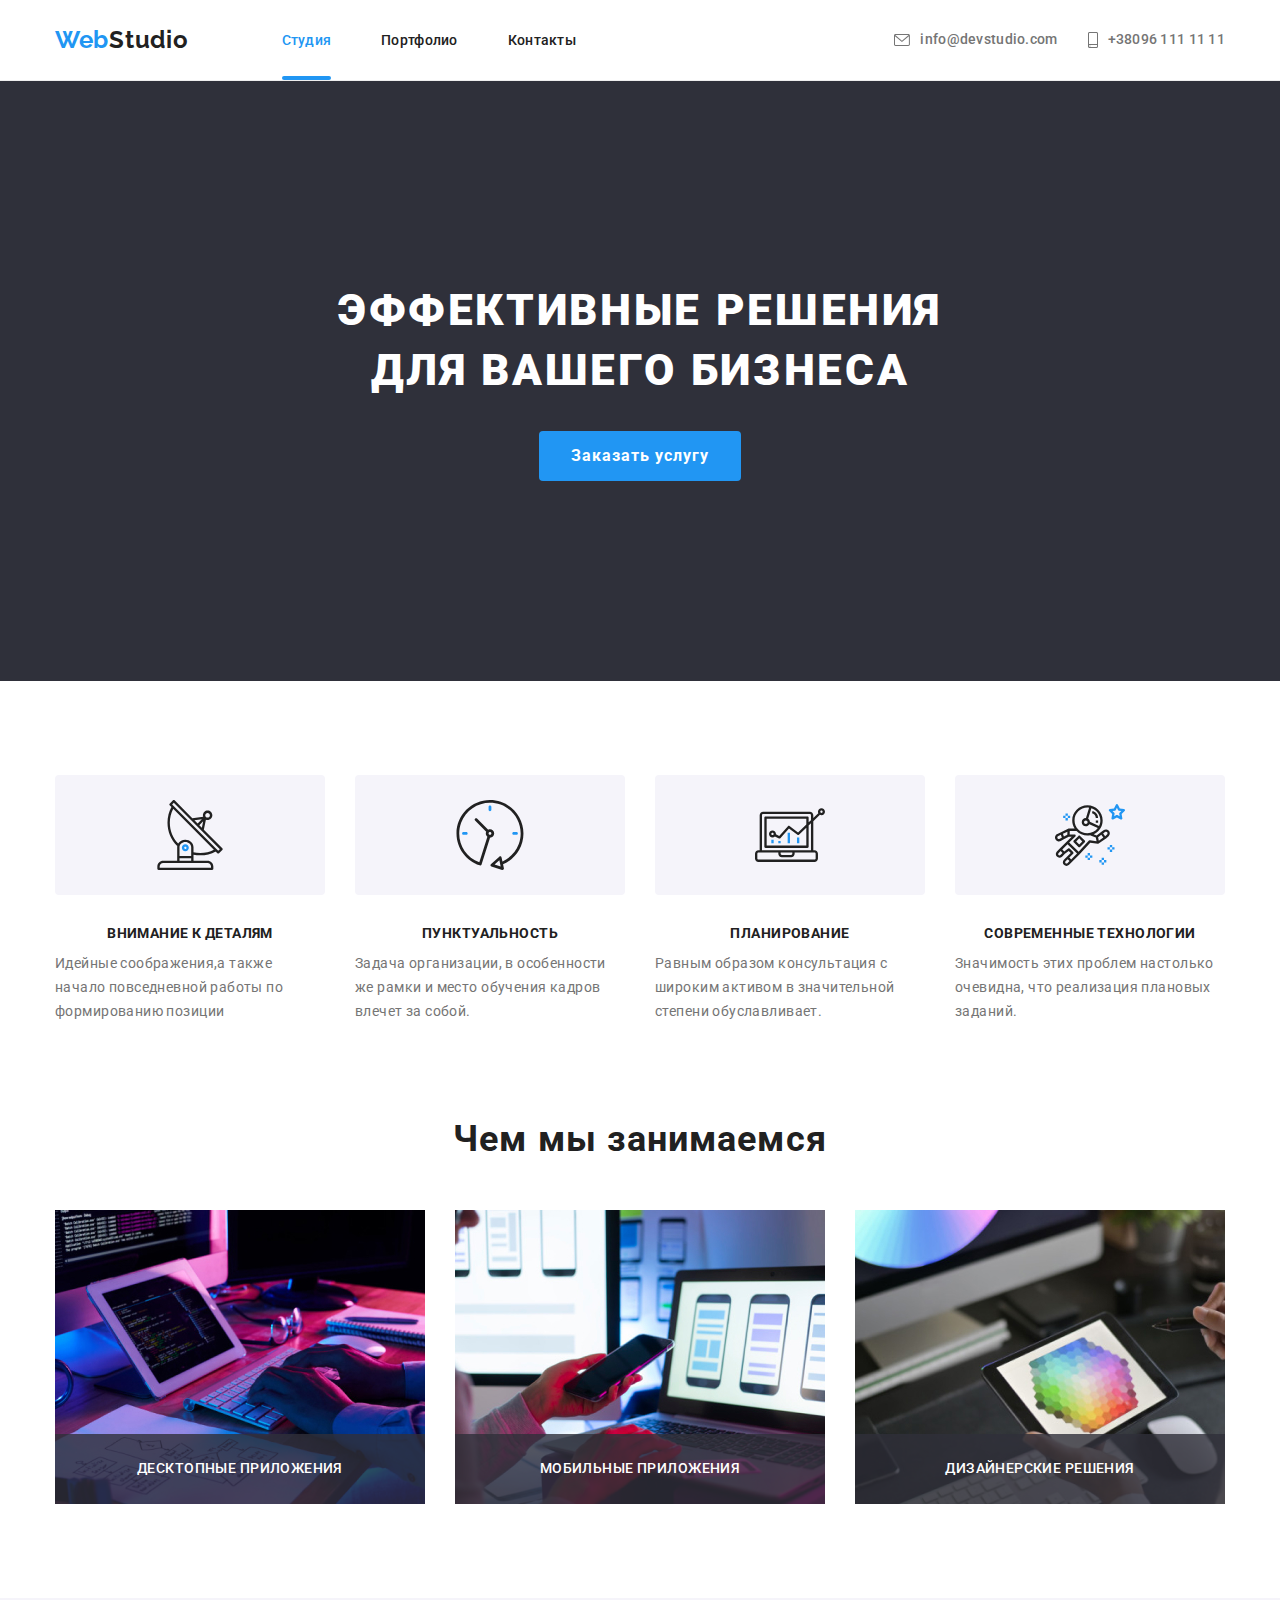
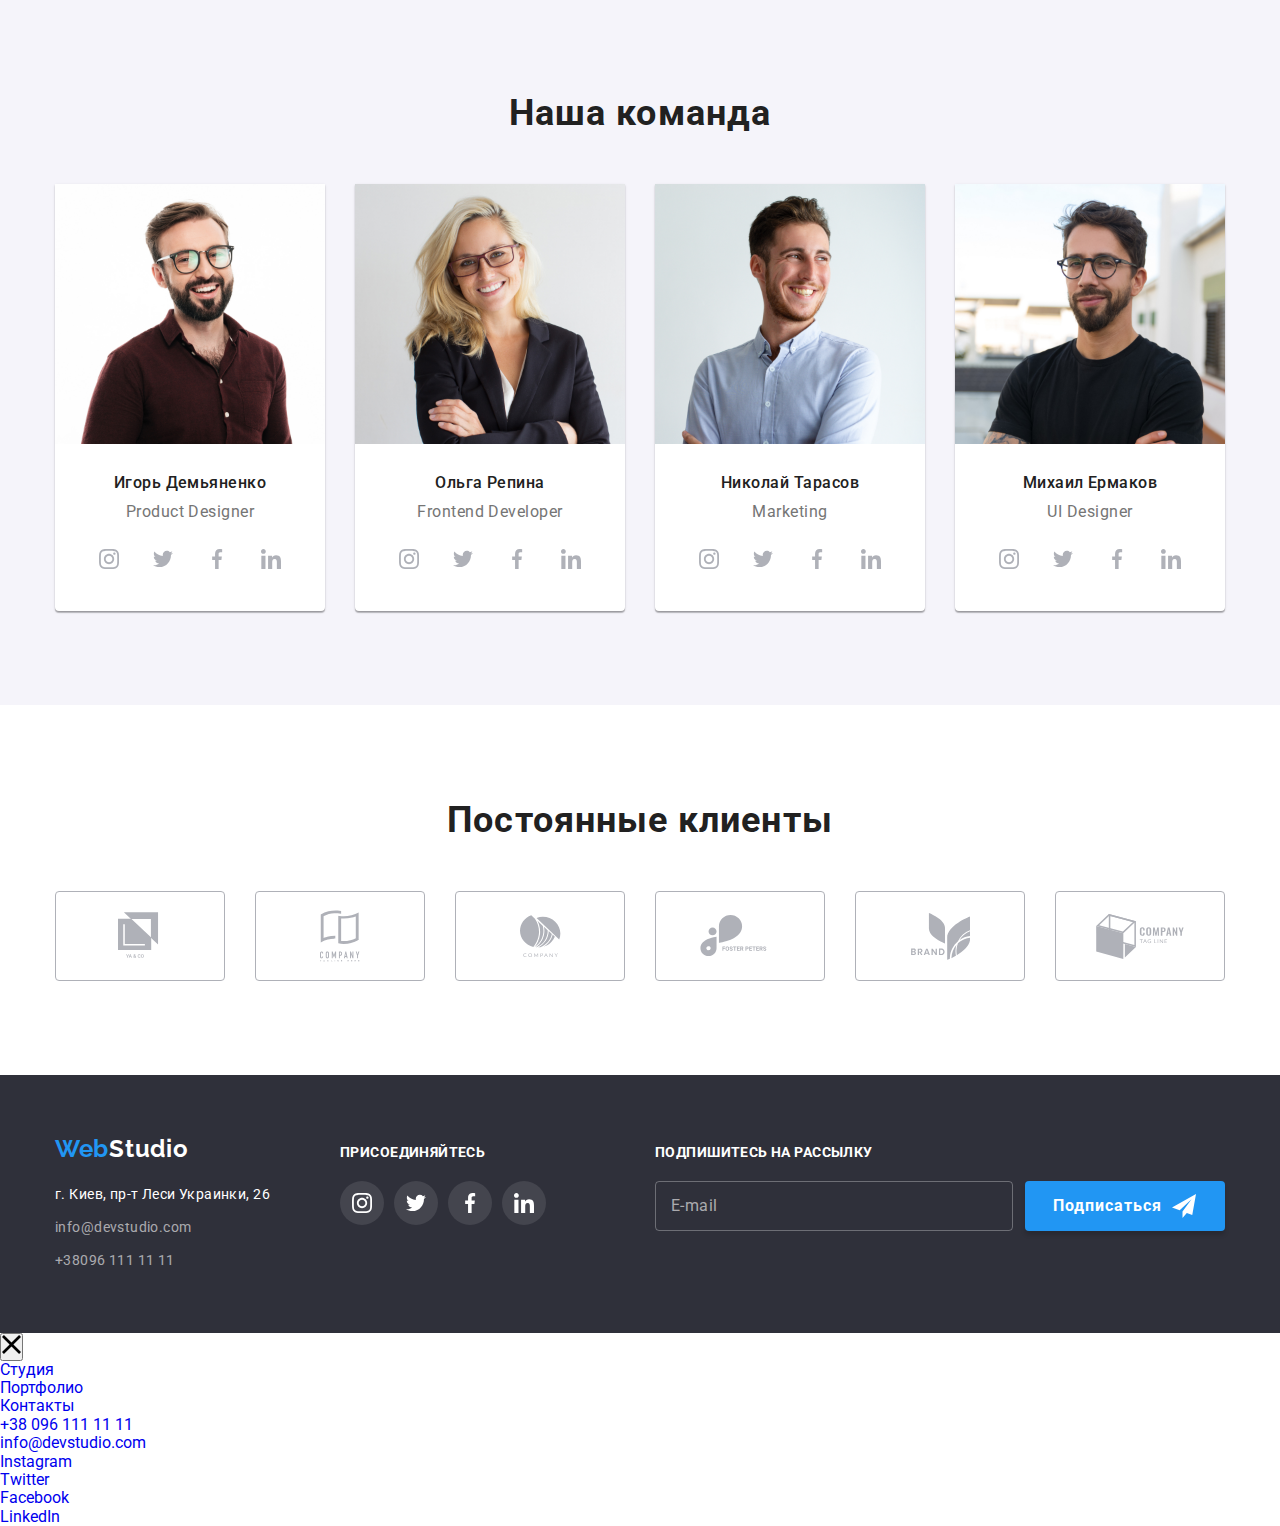
==== commit 8185236c: "6 save" ====
--- a/index.html
+++ b/index.html
@@ -46,10 +46,11 @@
                         >
                     </li>
                 </ul>
-
-                <svg class="icon-menu" width="40" height="40">
-                    <use href="./images/icons.svg#icon-menu"></use>
-                </svg>
+                <button class="header__button" type="button">
+                    <svg class="icon-menu" width="40" height="40" data-menu-open>
+                        <use href="./images/icons.svg#icon-menu"></use>
+                    </svg>
+                </button>
             </div>
         </header>
         <main>
@@ -451,7 +452,70 @@
                 </button>
             </div>
         </div>
+        <div class="options-menu" data-menu>
+            <button type="button" class="options-menu__button" data-menu-close>
+                <svg class="options-menu__icon" width="19px" height="19px">
+                    <use href="./images/icons.svg#vector"></use>
+                </svg>
+            </button>
+            <nav class="options-nav">
+        <ul class="options-nav__list">
+          <li class="options-nav__item">
+            <a
+              href="./index.html"
+              class="options-nav__link options-nav__link--current"
+              >Студия</a
+            >
+          </li>
+          <li class="options-nav__item">
+            <a href="./portfolio.html" class="options-nav__link">Портфолио</a>
+          </li>
+          <li class="options-nav__item">
+            <a href="#" class="options-nav__link">Контакты</a>
+          </li>
+        </ul>
+      </nav>
+      <ul class="options-contacts">
+        <li class="options-contacts__item">
+          <a
+            href="tel:+380961111111"
+            class="options-contacts__link options-contacts__link--tel"
+            >+38 096 111 11 11</a
+          >
+        </li>
+        <li class="mobile-contacts__item">
+          <a
+            href="mailto:info@devstudio.com"
+            class="options-contacts__link options-contacts__link--email"
+            >info@devstudio.com</a
+          >
+        </li>
+      </ul>
+      <ul class="options-network">
+        <li class="options-network__item">
+          <a href="https://instagram.com/" class="options-network__link"
+            >Instagram</a
+          >
+        </li>
+        <li class="options-network__item">
+          <a href="https://twitter.com/" class="options-network__link">Twitter</a>
+        </li>
+        <li class="options-network__item">
+          <a href="https://facebook.com/" class="options-network__link"
+            >Facebook</a
+          >
+        </li>
+        <li class="options-network__item">
+          <a href="https://linkedin.com/" class="options-network__link"
+            >LinkedIn</a
+          >
+        </li>
+      </ul>
+    </div>
+
+        </div>
 
         <script src="./js/modal.js"></script>
+        <script src="./js/mobile-menu.js"></script>
     </body>
 </html>
--- a/css/main.min.css
+++ b/css/main.min.css
@@ -1,2 +1,2 @@
-/*! modern-normalize v1.0.0 | MIT License | https://github.com/sindresorhus/modern-normalize */*{margin:0;padding:0}*,*::before,*::after{-webkit-box-sizing:border-box;box-sizing:border-box}:root{-moz-tab-size:4;-o-tab-size:4;tab-size:4}html{line-height:1.15;-webkit-text-size-adjust:100%}body{margin:0;padding:0}body{font-family:system-ui,-apple-system,"Segoe UI",Roboto,Helvetica,Arial,sans-serif,"Apple Color Emoji","Segoe UI Emoji"}hr{height:0;color:inherit}abbr[title]{-webkit-text-decoration:underline dotted;text-decoration:underline dotted}b,strong{font-weight:bolder}code,kbd,samp,pre{font-family:ui-monospace, SFMono-Regular, Consolas, "Liberation Mono", Menlo, monospace}small{font-size:80%}sub,sup{font-size:75%;line-height:0;position:relative;vertical-align:baseline}sub{bottom:-0.25em}sup{top:-0.5em}table{text-indent:0;border-color:inherit}button,input,optgroup,select,textarea{font-family:inherit;font-size:100%;line-height:1.15;margin:0}address{font-style:normal}ul{list-style:none}button,select{text-transform:none}button,[type="button"],[type="reset"],[type="submit"]{-webkit-appearance:button}::-moz-focus-inner{border-style:none;padding:0}:-moz-focusring{outline:1px dotted ButtonText}:-moz-ui-invalid{box-shadow:none}legend{padding:0}progress{vertical-align:baseline}::-webkit-inner-spin-button,::-webkit-outer-spin-button{height:auto}[type="search"]{-webkit-appearance:textfield;outline-offset:-2px}::-webkit-search-decoration{-webkit-appearance:none}::-webkit-file-upload-button{-webkit-appearance:button;font:inherit}summary{display:list-item}:root{--white-text: rgba(255, 255, 255, 1);--black-text: rgba(33, 33, 33, 1);--grey-text: rgba(117, 117, 117, 1);--white-text-op60: rgba(255, 255, 255, 0.6);--blue-text: rgba(33, 150, 243, 1);--hero-background: rgba(47, 48, 58, 1);--team-background: rgba(245, 244, 250, 1);--hero-shadow: rgba(47, 48, 58, 0.4);--footer-bg-items: rgba(255, 255, 255, 0.1)}a{text-decoration:none}body{font-family:'Roboto', sans-serif}img{display:block;max-width:100%;height:auto}.container{padding:0 15px;margin:0 auto;min-width:320px;max-width:480px}@media screen and (min-width: 768px){.container{max-width:768px}}@media screen and (min-width: 1200px){.container{max-width:1200px}}.section__header{color:var(--black-text);font-weight:700;font-size:36px;line-height:1.17;letter-spacing:0.03em;text-align:center}.portfolio{background-color:white;padding-top:60px;padding-bottom:60px}@media screen and (min-width: 1200px){.portfolio{padding-top:94px;padding-bottom:94px}}.logo{font-family:'Raleway', sans-serif;font-weight:700;font-size:24px;line-height:1.17;letter-spacing:0.03em}.logo__studio--blue{color:var(--blue-text)}.header{background-color:white;border-bottom:1px solid #eeeeee}.header__container{position:relative;display:-webkit-box;display:-ms-flexbox;display:flex;-webkit-box-align:center;-ms-flex-align:center;align-items:center}.menu__link,.contacts-head__link,.logo{color:var(--black-text)}.header__nav{display:-webkit-box;display:-ms-flexbox;display:flex;-webkit-box-align:center;-ms-flex-align:center;align-items:center}@media screen and (max-width: 767px){.header__nav{-webkit-box-pack:justify;-ms-flex-pack:justify;justify-content:space-between;width:100%}}.header__logo{padding:16px 0}.menu,.contacts-head{display:-webkit-box;display:-ms-flexbox;display:flex;-webkit-box-align:center;-ms-flex-align:center;align-items:center}@media screen and (max-width: 767px){.menu,.contacts-head{display:none}}.icon-menu{display:-webkit-box;display:-ms-flexbox;display:flex;-webkit-box-align:center;-ms-flex-align:center;align-items:center;margin-left:auto;margin-top:10px;margin-bottom:10px;cursor:pointer}.icon-menu:hover,.icon-menu:focus{fill:var(--blue-text)}@media screen and (min-width: 768px){.icon-menu{display:none}}@media screen and (min-width: 768px){.menu{display:-webkit-box;display:-ms-flexbox;display:flex;margin-left:88px}}@media screen and (min-width: 1200px){.menu{margin-left:93px}}.menu__item:not(:first-child){margin-left:50px}.menu__link--current,.menu__link{display:block;padding-top:32px;padding-bottom:32px;-webkit-transition:color 250ms cubic-bezier(0.4, 0, 0.2, 1),fill 250ms cubic-bezier(0.4, 0, 0.2, 1);transition:color 250ms cubic-bezier(0.4, 0, 0.2, 1),fill 250ms cubic-bezier(0.4, 0, 0.2, 1)}.menu__link{font-weight:500;font-size:14px;line-height:1.17;letter-spacing:0.02em}.menu__link--current,.menu__link:hover,.menu__link:focus{color:var(--blue-text)}.menu__link--current{position:relative}.menu__link--current::after{position:absolute;display:block;content:'';width:100%;height:4px;background-color:var(--blue-text);border-radius:2px;bottom:0}.contacts-head{margin-left:auto}@media screen and (max-width: 480px){.contacts-head{display:none}}@media screen and (min-width: 768px){.contacts-head{display:list-item}}@media screen and (min-width: 1200px){.contacts-head{display:-webkit-box;display:-ms-flexbox;display:flex}}@media screen and (max-width: 1199px){.contacts-head__item:not(:last-child){margin-bottom:10px}}@media screen and (min-width: 1200px){.contacts-head__item:not(:last-child){margin-right:30px}}@media screen and (max-width: 1199px){.contacts-head__mail-icon{width:14px;height:10px}}@media screen and (max-width: 1199px){.contacts-head__phone-icon{width:10px;height:14px}}.contacts-head__link{display:-webkit-box;display:-ms-flexbox;display:flex;-webkit-box-align:center;-ms-flex-align:center;align-items:center;color:var(--grey-text);font-family:'Roboto', sans-serif;font-weight:500;font-size:12px;line-height:1.16;letter-spacing:0.02em;-webkit-transition:color 250ms cubic-bezier(0.4, 0, 0.2, 1),fill 250ms cubic-bezier(0.4, 0, 0.2, 1);transition:color 250ms cubic-bezier(0.4, 0, 0.2, 1),fill 250ms cubic-bezier(0.4, 0, 0.2, 1)}.contacts-head__link:hover,.contacts-head__link:focus{color:var(--blue-text);fill:var(--blue-text)}@media screen and (min-width: 1200px){.contacts-head__link{padding-top:32px;padding-bottom:32px;font-size:14px;font-weight:500;line-height:1.14}}.contacts-head__mail-icon,.contacts-head__phone-icon{margin-right:10px;fill:currentColor}.footer{background-color:var(--hero-background);padding-top:60px;padding-bottom:60px}@media screen and (min-width: 768px) and (max-width: 1199px){.footer{padding:70px 0 50px}}@media screen and (min-width: 768px) and (max-width: 1199px){.footer__container{padding:0 74px 0 61px}}@media screen and (min-width: 1200px){.footer__container{display:-webkit-box;display:-ms-flexbox;display:flex;-webkit-box-align:baseline;-ms-flex-align:baseline;align-items:baseline;-webkit-box-pack:justify;-ms-flex-pack:justify;justify-content:space-between}}.footer__wrapp{display:-webkit-box;display:-ms-flexbox;display:flex;-webkit-box-orient:vertical;-webkit-box-direction:normal;-ms-flex-direction:column;flex-direction:column;-webkit-box-align:center;-ms-flex-align:center;align-items:center}@media screen and (min-width: 768px){.footer__wrapp{-webkit-box-orient:horizontal;-webkit-box-direction:normal;-ms-flex-direction:row;flex-direction:row;-webkit-box-pack:justify;-ms-flex-pack:justify;justify-content:space-between;margin-bottom:60px;-webkit-box-align:start;-ms-flex-align:start;align-items:flex-start}}@media screen and (min-width: 1200px){.footer__wrapp{-webkit-box-align:baseline;-ms-flex-align:baseline;align-items:baseline;margin-bottom:0}}@media screen and (max-width: 1199px){.footer__main{display:-webkit-box;display:-ms-flexbox;display:flex;-webkit-box-orient:vertical;-webkit-box-direction:normal;-ms-flex-direction:column;flex-direction:column;-webkit-box-align:center;-ms-flex-align:center;align-items:center}}.footer a{color:var(--white-text)}.adress__text{color:var(--white-text);font-weight:400;font-size:14px;line-height:1.71;letter-spacing:0.03em;margin-top:20px}.address__list a{color:var(--white-text-op60);font-family:'Roboto', sans-serif;font-weight:400;font-size:14px;line-height:1.71;letter-spacing:0.03em}.address__list a:hover,.address__list a:focus{color:var(--blue-text)}.address__list li{padding-top:8px;text-align:center}@media screen and (min-width: 1200px){.address__list li{padding-top:9px;text-align:start}}.follow-us{margin-top:60px}@media screen and (min-width: 767px){.follow-us{margin-top:0}}@media screen and (max-width: 1199px){.follow-us{display:-webkit-box;display:-ms-flexbox;display:flex;-webkit-box-orient:vertical;-webkit-box-direction:normal;-ms-flex-direction:column;flex-direction:column;-webkit-box-align:center;-ms-flex-align:center;align-items:center}}@media screen and (min-width: 1200px){.follow-us{margin-left:70px}}.follow-us__list{display:-webkit-box;display:-ms-flexbox;display:flex}.follow-us__title,.sign-us__title{font-family:'Roboto', sans-serif;font-weight:700;font-size:14px;line-height:1.17;letter-spacing:0.03em;color:var(--white-text);text-transform:uppercase;margin-bottom:20px}.follow-us__item:not(:last-child){margin-right:10px}.follow-us__link{display:-webkit-box;display:-ms-flexbox;display:flex;-webkit-box-pack:center;-ms-flex-pack:center;justify-content:center;-webkit-box-align:center;-ms-flex-align:center;align-items:center;width:44px;height:44px;color:var(--white-text);border-radius:50%;background-color:var(--footer-bg-items);-webkit-transition:background-color 250ms cubic-bezier(0.4, 0, 0.2, 1);transition:background-color 250ms cubic-bezier(0.4, 0, 0.2, 1)}.follow-us__link:hover,.follow-us__link:focus{background-color:var(--blue-text)}.follow-us__svg{fill:currentColor}.address__link{color:var(--white-text-op60);-webkit-transition:color 250ms cubic-bezier(0.4, 0, 0.2, 1);transition:color 250ms cubic-bezier(0.4, 0, 0.2, 1)}.sign-us{display:-webkit-box;display:-ms-flexbox;display:flex;-webkit-box-orient:vertical;-webkit-box-direction:normal;-ms-flex-direction:column;flex-direction:column;-webkit-box-align:center;-ms-flex-align:center;align-items:center;margin-top:60px}@media screen and (min-width: 1200px){.sign-us{margin-top:0;margin-left:93px;-webkit-box-align:baseline;-ms-flex-align:baseline;align-items:baseline}}.sign-us__form{display:-webkit-box;display:-ms-flexbox;display:flex;-webkit-box-orient:vertical;-webkit-box-direction:normal;-ms-flex-direction:column;flex-direction:column;-webkit-box-align:center;-ms-flex-align:center;align-items:center;width:100%}@media screen and (min-width: 1200px){.sign-us__form{-webkit-box-orient:horizontal;-webkit-box-direction:normal;-ms-flex-direction:row;flex-direction:row;-webkit-box-align:center;-ms-flex-align:center;align-items:center}}.sign-us__input{width:100%;height:50px;padding:16px 15px;font-size:16px;line-height:1.25;letter-spacing:0.03em;color:var(--white-text);border-radius:4px;border:1px solid rgba(255,255,255,0.3);background-color:transparent;-webkit-transition:border-color 250ms cubic-bezier(0.4, 0, 0.2, 1);transition:border-color 250ms cubic-bezier(0.4, 0, 0.2, 1)}.sign-us__input::-webkit-input-placeholder{color:var(--white-text-op60)}.sign-us__input:-ms-input-placeholder{color:var(--white-text-op60)}.sign-us__input::-ms-input-placeholder{color:var(--white-text-op60)}.sign-us__input::placeholder{color:var(--white-text-op60)}.sign-us__input:focus{outline:none;border-color:var(--blue-text)}@media screen and (min-width: 768px){.sign-us__input{width:450px}}@media screen and (min-width: 1200px){.sign-us__input{width:358px}}.sign-us__button{display:-webkit-box;display:-ms-flexbox;display:flex;width:200px;-webkit-box-align:center;-ms-flex-align:center;align-items:center;padding:10px 28px;font-weight:700;font-size:16px;line-height:1.88;letter-spacing:0.06em;color:var(--white-text);border-radius:4px;background-color:var(--blue-text);-webkit-box-shadow:0px 4px 4px rgba(0,0,0,0.15);box-shadow:0px 4px 4px rgba(0,0,0,0.15);border:none;cursor:pointer;margin-top:20px}@media screen and (min-width: 1200px){.sign-us__button{margin-top:0;margin-left:12px}}.sign-us__svg{margin-left:10px}.hero{background-color:var(--hero-background);background-repeat:no-repeat;background-size:cover;background-position:center;height:400px;margin-left:auto;margin-right:auto;color:var(--white-text);text-align:center;padding-top:118px;padding-bottom:118px}@media screen and (min-width: 1200px){.hero{height:600px;padding-top:200px;padding-bottom:200px}}.hero__title{text-transform:uppercase;font-weight:900;font-size:26px;line-height:1.61;letter-spacing:0.06em}@media screen and (min-width: 1200px){.hero__title{font-size:44px;line-height:1.36}}.hero__button{border:var(--blue-text);background:var(--blue-text);color:var(--white-text);font-family:'Roboto', sans-serif;font-weight:700;font-size:16px;line-height:1.87;letter-spacing:0.06em;margin-top:30px;padding:10px 32px;border-radius:4px;cursor:pointer}.order__backdrop{position:fixed;top:0;left:0;z-index:auto;width:100%;height:100%;background-color:rgba(0,0,0,0.2);opacity:1;-webkit-transition:opacity 250ms cubic-bezier(0.4, 0, 0.2, 1),visibility 250ms cubic-bezier(0.4, 0, 0.2, 1);transition:opacity 250ms cubic-bezier(0.4, 0, 0.2, 1),visibility 250ms cubic-bezier(0.4, 0, 0.2, 1)}.order__modal{position:absolute;z-index:auto;top:50%;left:50%;-webkit-transform:translate(-50%, -50%) scale(1);transform:translate(-50%, -50%) scale(1);background-color:var(--white-text);width:528px;border-radius:4px;padding:40px;-webkit-box-shadow:0px 1px 3px rgba(0,0,0,0.12),0px 1px 1px rgba(0,0,0,0.14),0px 2px 1px rgba(0,0,0,0.2);box-shadow:0px 1px 3px rgba(0,0,0,0.12),0px 1px 1px rgba(0,0,0,0.14),0px 2px 1px rgba(0,0,0,0.2);-webkit-transition:-webkit-transform 250ms cubic-bezier(0.4, 0, 0.2, 1);transition:-webkit-transform 250ms cubic-bezier(0.4, 0, 0.2, 1);transition:transform 250ms cubic-bezier(0.4, 0, 0.2, 1);transition:transform 250ms cubic-bezier(0.4, 0, 0.2, 1), -webkit-transform 250ms cubic-bezier(0.4, 0, 0.2, 1)}@media screen and (min-width: 1200px){.order__modal{min-height:581px}}@media screen and (max-width: 1199px){.order__modal{width:450px;min-height:609px}}@media screen and (max-width: 479px){.order__modal{width:calc(100% - 30px)}}.is-hidden .order__modal{-webkit-transform:translate(-50%, -50%) scale(0.9);transform:translate(-50%, -50%) scale(0.9)}.is-hidden{opacity:0;visibility:hidden;pointer-events:none}.order__close-button{display:-webkit-box;display:-ms-flexbox;display:flex;-webkit-box-pack:center;-ms-flex-pack:center;justify-content:center;-webkit-box-align:center;-ms-flex-align:center;align-items:center;position:absolute;top:8px;right:8px;width:30px;height:30px;border-radius:50%;border:1px solid rgba(0,0,0,0.1);background-color:var(--white-text);cursor:pointer}.order__close-button:hover .order__close-svg,.order__close-button:focus .order__close-svg{fill:var(--blue-text)}.order__close-button:active{outline:none}.order__close-svg{-webkit-transition:fill 250ms cubic-bezier(0.4, 0, 0.2, 1);transition:fill 250ms cubic-bezier(0.4, 0, 0.2, 1)}.order__form{display:-webkit-box;display:-ms-flexbox;display:flex;-webkit-box-orient:vertical;-webkit-box-direction:normal;-ms-flex-direction:column;flex-direction:column;margin-top:28px}.order__text{font-family:'Roboto', sans-serif;font-weight:700;font-size:20px;line-height:1.5;letter-spacing:0.03em;text-align:center}@media screen and (min-width: 1200px){.order__text{line-height:1.17}}.form__label{position:relative;display:block;margin-bottom:28px}.form__label--text{position:relative;display:block;margin-bottom:20px}.form__name{position:absolute;top:-18px;font-family:'Roboto', sans-serif;font-weight:400;font-size:12px;line-height:1.17;letter-spacing:0.01em;color:var(--grey-text)}.form__input{position:relative;display:block;width:100%;height:40px;border:1px solid rgba(33,33,33,0.2);border-radius:4px;padding:11px 12px 11px 42px}.form__input:focus{outline:none;border-color:var(--blue-text)}.form__input:focus ~ .form__svg{fill:var(--blue-text)}.form__textarea{display:block;resize:none;width:100%;min-height:120px;border:1px solid rgba(33,33,33,0.2);border-radius:4px;padding:12px 16px}.form__textarea::-webkit-input-placeholder{font-family:'Roboto', sans-serif;font-weight:400;font-size:14px;line-height:1.17;letter-spacing:0.01em;color:rgba(117,117,117,0.5)}.form__textarea:-ms-input-placeholder{font-family:'Roboto', sans-serif;font-weight:400;font-size:14px;line-height:1.17;letter-spacing:0.01em;color:rgba(117,117,117,0.5)}.form__textarea::-ms-input-placeholder{font-family:'Roboto', sans-serif;font-weight:400;font-size:14px;line-height:1.17;letter-spacing:0.01em;color:rgba(117,117,117,0.5)}.form__textarea::placeholder{font-family:'Roboto', sans-serif;font-weight:400;font-size:14px;line-height:1.17;letter-spacing:0.01em;color:rgba(117,117,117,0.5)}.form__textarea:focus{outline:none;border-color:var(--blue-text)}.form__svg{position:absolute;bottom:11px;left:12px}.agreement__text{-webkit-box-align:center;-ms-flex-align:center;align-items:center;font-family:'Roboto', sans-serif;font-weight:400;font-size:12px;line-height:1.17;letter-spacing:0.03em;color:#757575;cursor:pointer}.agreement__text::before{margin-right:8px;content:'';display:inline-block;width:16px;height:15px;background-image:url(../images/icon-uncheck.svg);background-size:cover;border-radius:2px}@media screen and (min-width: 480px){.agreement__text{display:-webkit-box;display:-ms-flexbox;display:flex}}@media screen and (min-width: 1200px){.agreement__text{font-size:14px;line-height:1.71}}.agreement__link{color:var(--blue-text);text-decoration:underline}.agreement__check{position:absolute;width:1px;height:1px;margin:-1px;border:0;padding:0;white-space:nowrap;-webkit-clip-path:inset(100%);clip-path:inset(100%);clip:rect(0 0 0 0);overflow:hidden}.agreement__check:checked+.agreement__text::before{background-color:var(--blue-text);background-image:url(../images/icon-check.svg);background-size:cover;border-radius:2px}@media screen and (min-width: 1200px){.agreement{display:-webkit-box;display:-ms-flexbox;display:flex;-webkit-box-pack:center;-ms-flex-pack:center;justify-content:center}}.form__button{display:block;margin:0 auto;width:200px;height:50px;border:var(--blue-text);background:var(--blue-text);color:var(--white-text);font-family:'Roboto', sans-serif;font-weight:700;font-size:16px;line-height:1.87;letter-spacing:0.06em;margin-top:30px;padding:10px 55px;border-radius:4px;-webkit-box-shadow:0px 4px 4px rgba(0,0,0,0.15);box-shadow:0px 4px 4px rgba(0,0,0,0.15);cursor:pointer}.section--advantages{background-color:white;padding-top:60px;padding-bottom:60px}@media screen and (min-width: 1200px){.section--advantages{padding-top:94px;padding-bottom:94px}}@media screen and (max-width: 767px){.advantages-list__item:not(:last-child){margin-bottom:30px}}.advantages-list__item{width:100%}@media screen and (min-width: 768px){.advantages-list{display:-webkit-box;display:-ms-flexbox;display:flex;-ms-flex-wrap:wrap;flex-wrap:wrap;margin-top:-30px;margin-left:-30px}}@media screen and (min-width: 768px){.advantages-list__item{-ms-flex-preferred-size:calc(100% / 2 - 30px);flex-basis:calc(100% / 2 - 30px);margin-top:30px;margin-left:30px}}@media screen and (min-width: 1200px){.advantages-list__item{-ms-flex-preferred-size:calc(100% / 4 - 30px);flex-basis:calc(100% / 4 - 30px)}}.advantages-list__icons{margin-bottom:30px;display:-webkit-box;display:-ms-flexbox;display:flex;-webkit-box-pack:center;-ms-flex-pack:center;justify-content:center;-webkit-box-align:center;-ms-flex-align:center;align-items:center;width:100%;height:120px;border-radius:4px;background-color:#f5f4fa}.advantages-list__title{color:var(--black-text);font-weight:700;font-size:14px;line-height:1.17;letter-spacing:0.03em;text-transform:uppercase;margin-bottom:10px;text-align:center}.advantages-list__text{color:var(--grey-text);font-weight:400;font-size:14px;line-height:1.71;letter-spacing:0.03em}.section--we-doing{background-color:white;padding-top:0;padding-bottom:94px}@media screen and (max-width: 1199px){.section--we-doing{display:none}}.we-doing__list{display:-webkit-box;display:-ms-flexbox;display:flex}.we-doing__list .we-doing__item{-ms-flex-preferred-size:calc(100% / 3);flex-basis:calc(100% / 3);margin-top:50px}.we-doing__item:not(:last-child){margin-right:30px}.we-doing__thumb{position:relative;height:294px}.we-doing__list{width:100%;height:100%;-o-object-fit:cover;object-fit:cover}.we-doing__text{position:absolute;bottom:0;width:100%;font-weight:500;font-size:14px;line-height:1.14;letter-spacing:0.03em;text-transform:uppercase;text-align:center;padding-top:27px;padding-bottom:27px;color:var(--white-text);background-color:rgba(47,48,58,0.8)}.section--team{background-color:var(--team-background);padding-top:60px;padding-bottom:60px}@media screen and (min-width: 1200px){.section--team{padding-top:94px;padding-bottom:94px}}.section__header--team{color:var(--black-text);font-weight:700;font-size:28px;line-height:1.17;letter-spacing:0.03em;text-align:center;margin-bottom:30px}@media screen and (min-width: 1200px){.section__header--team{font-size:36px;margin-bottom:50px}}@media screen and (min-width: 768px){.team-list{margin-top:-30px;margin-left:-30px;display:-webkit-box;display:-ms-flexbox;display:flex;-ms-flex-wrap:wrap;flex-wrap:wrap}}.team-list__images{width:100%;height:auto;-o-object-fit:cover;object-fit:cover}.team-list__items{margin-top:30px}@media screen and (min-width: 768px){.team-list__items{margin-top:30px;margin-left:30px}}@media screen and (min-width: 768px) and (max-width: 1199px){.team-list__items{-ms-flex-preferred-size:calc(100% / 2 - 30px);flex-basis:calc(100% / 2 - 30px)}}@media screen and (min-width: 1200px){.team-list__items{-ms-flex-preferred-size:calc(100% / 4 - 30px);flex-basis:calc(100% / 4 - 30px)}}.team-list__names{color:var(--black-text);font-weight:500;font-size:16px;line-height:1.17;letter-spacing:0.03em;text-align:center;margin-top:30px;margin-bottom:10px}.team-list__profession{color:var(--grey-text);font-weight:400;font-size:16px;line-height:1.17;letter-spacing:0.03em;text-align:center}.team-list__cards{background-color:var(--white-text);padding-bottom:30px;border-bottom-left-radius:4px;border-bottom-right-radius:4px;-webkit-box-shadow:0px 1px 3px rgba(0,0,0,0.12),0px 1px 1px rgba(0,0,0,0.14),0px 2px 1px rgba(0,0,0,0.2);box-shadow:0px 1px 3px rgba(0,0,0,0.12),0px 1px 1px rgba(0,0,0,0.14),0px 2px 1px rgba(0,0,0,0.2)}.team-contacts{display:-webkit-box;display:-ms-flexbox;display:flex;-webkit-box-pack:center;-ms-flex-pack:center;justify-content:center;-webkit-box-align:center;-ms-flex-align:center;align-items:center;margin-top:16px}.team-contacts__item:not(:last-child){margin-right:10px}.team-contacts__link{display:-webkit-box;display:-ms-flexbox;display:flex;-webkit-box-pack:center;-ms-flex-pack:center;justify-content:center;-webkit-box-align:center;-ms-flex-align:center;align-items:center;width:44px;height:44px;color:#afb1b8;border-radius:50%;-webkit-transition:background-color 250ms cubic-bezier(0.4, 0, 0.2, 1);transition:background-color 250ms cubic-bezier(0.4, 0, 0.2, 1)}.team-contacts__link:hover,.team-contacts__link:focus{background-color:var(--blue-text);color:var(--white-text)}.team-contacts__svg{fill:currentColor}.section--clients{text-align:center;background-color:white;padding-top:60px;padding-bottom:60px}@media screen and (min-width: 1200px){.section--clients{padding-top:94px;padding-bottom:94px}}.section__header--clients{color:var(--black-text);font-weight:700;font-size:28px;line-height:1.17;letter-spacing:0.03em;text-align:center;margin-bottom:30px}@media screen and (min-width: 1200px){.section__header--clients{font-size:36px;margin-bottom:50px}}.clients-list{display:-webkit-box;display:-ms-flexbox;display:flex;-ms-flex-wrap:wrap;flex-wrap:wrap;-webkit-box-pack:center;-ms-flex-pack:center;justify-content:center;margin-left:-30px;margin-top:-30px}.clients-list__item{margin-top:30px;margin-left:30px}.clients-list__link{display:-webkit-box;display:-ms-flexbox;display:flex;-webkit-box-pack:center;-ms-flex-pack:center;justify-content:center;-webkit-box-align:center;-ms-flex-align:center;align-items:center;width:210px;height:90px;color:#afb1b8;border-radius:4px;border:1px solid #afb1b8;-webkit-transition:color 250ms cubic-bezier(0.4, 0, 0.2, 1),fill 250ms cubic-bezier(0.4, 0, 0.2, 1);transition:color 250ms cubic-bezier(0.4, 0, 0.2, 1),fill 250ms cubic-bezier(0.4, 0, 0.2, 1)}.clients-list__link:hover,.clients-list__link:focus{color:var(--blue-text);border:1px solid var(--blue-text)}@media screen and (min-width: 768px) and (max-width: 1199px){.clients-list__link{width:226px}}@media screen and (min-width: 1200px){.clients-list__link{width:170px}}.clients-list__svg{fill:currentColor}.portfolio-list{display:-webkit-box;display:-ms-flexbox;display:flex;-ms-flex-wrap:wrap;flex-wrap:wrap;margin-bottom:40px;margin-top:-15px;margin-left:-8px}@media screen and (min-width: 768px){.portfolio-list{margin-bottom:30px;-webkit-box-pack:center;-ms-flex-pack:center;justify-content:center}}@media screen and (min-width: 1200px){.portfolio-list{margin-bottom:50px}}.portfolio-list__item{margin-top:15px;margin-right:8px}.portfolio-list__button{padding:6px 22px;border-radius:4px;border:var(--team-background);background:var(--team-background);color:var(--black-text);font-family:'Roboto', sans-serif;font-weight:500;font-size:16px;line-height:1.62;letter-spacing:0.03em;cursor:pointer;-webkit-transition:background-color 250ms cubic-bezier(0.4, 0, 0.2, 1);transition:background-color 250ms cubic-bezier(0.4, 0, 0.2, 1)}.portfolio-list__button:hover,.portfolio-list__button:focus{color:var(--white-text);background-color:var(--blue-text);-webkit-box-shadow:0px 3px 1px rgba(0,0,0,0.1),0px 1px 2px rgba(0,0,0,0.08),0px 2px 2px rgba(0,0,0,0.12);box-shadow:0px 3px 1px rgba(0,0,0,0.1),0px 1px 2px rgba(0,0,0,0.08),0px 2px 2px rgba(0,0,0,0.12)}@media screen and (min-width: 768px){.card-set{display:-webkit-box;display:-ms-flexbox;display:flex;-ms-flex-wrap:wrap;flex-wrap:wrap;margin-left:-30px;margin-top:-30px}}@media screen and (max-width: 767px){.card-set__item{width:100%}}@media screen and (min-width: 768px){.card-set__item{-ms-flex-preferred-size:calc(100% / 2 - 30px);flex-basis:calc(100% / 2 - 30px);margin-left:30px;margin-top:30px;height:100%}}@media screen and (min-width: 1200px){.card-set__item{-ms-flex-preferred-size:calc(100% / 3 - 30px);flex-basis:calc(100% / 3 - 30px);margin-left:30px;margin-top:30px}}@media screen and (max-width: 767px){.card-set__item:not(:last-child){margin-bottom:30px}}.card-set__link{display:-webkit-box;display:-ms-flexbox;display:flex;-webkit-box-orient:vertical;-webkit-box-direction:normal;-ms-flex-direction:column;flex-direction:column}.card-set__image{width:100%}.card-set__content{-webkit-box-flex:1;-ms-flex-positive:1;flex-grow:1;border-bottom:1px solid #eeeeee;border-right:1px solid #eeeeee;border-left:1px solid #eeeeee;padding:20px 24px}.card-set__title{color:var(--black-text);font-weight:700;font-size:18px;line-height:2;letter-spacing:0.06em}.card-set__text{color:var(--grey-text);font-weight:400;font-size:16px;line-height:1.87;letter-spacing:0.03em}.card-set__thumb{position:relative;overflow:hidden;height:294}.card-set__overlay{position:absolute;top:100%;left:0;width:100%;height:100%;padding:63px 24px;font-size:18px;line-height:1.56;letter-spacing:0.03em;-webkit-transition:-webkit-transform 250ms cubic-bezier(0.4, 0, 0.2, 1);transition:-webkit-transform 250ms cubic-bezier(0.4, 0, 0.2, 1);transition:transform 250ms cubic-bezier(0.4, 0, 0.2, 1);transition:transform 250ms cubic-bezier(0.4, 0, 0.2, 1), -webkit-transform 250ms cubic-bezier(0.4, 0, 0.2, 1);background-color:rgba(33,150,243,0.9);color:var(--white-text)}.card-set__item:hover .card-set__overlay,.card-set__item:focus .card-set__overlay{-webkit-transform:translateY(-100%);transform:translateY(-100%)}.card-set__item:hover,.card-set__item:focus{outline:none;-webkit-box-shadow:0px 1px 1px rgba(0,0,0,0.12),0px 4px 4px rgba(0,0,0,0.06),1px 4px 6px rgba(0,0,0,0.16);box-shadow:0px 1px 1px rgba(0,0,0,0.12),0px 4px 4px rgba(0,0,0,0.06),1px 4px 6px rgba(0,0,0,0.16)}
+/*! modern-normalize v1.0.0 | MIT License | https://github.com/sindresorhus/modern-normalize */*{margin:0;padding:0}*,*::before,*::after{-webkit-box-sizing:border-box;box-sizing:border-box}:root{-moz-tab-size:4;-o-tab-size:4;tab-size:4}html{line-height:1.15;-webkit-text-size-adjust:100%}body{margin:0;padding:0}body{font-family:system-ui,-apple-system,"Segoe UI",Roboto,Helvetica,Arial,sans-serif,"Apple Color Emoji","Segoe UI Emoji"}hr{height:0;color:inherit}abbr[title]{-webkit-text-decoration:underline dotted;text-decoration:underline dotted}b,strong{font-weight:bolder}code,kbd,samp,pre{font-family:ui-monospace, SFMono-Regular, Consolas, "Liberation Mono", Menlo, monospace}small{font-size:80%}sub,sup{font-size:75%;line-height:0;position:relative;vertical-align:baseline}sub{bottom:-0.25em}sup{top:-0.5em}table{text-indent:0;border-color:inherit}button,input,optgroup,select,textarea{font-family:inherit;font-size:100%;line-height:1.15;margin:0}address{font-style:normal}ul{list-style:none}button,select{text-transform:none}button,[type="button"],[type="reset"],[type="submit"]{-webkit-appearance:button}::-moz-focus-inner{border-style:none;padding:0}:-moz-focusring{outline:1px dotted ButtonText}:-moz-ui-invalid{box-shadow:none}legend{padding:0}progress{vertical-align:baseline}::-webkit-inner-spin-button,::-webkit-outer-spin-button{height:auto}[type="search"]{-webkit-appearance:textfield;outline-offset:-2px}::-webkit-search-decoration{-webkit-appearance:none}::-webkit-file-upload-button{-webkit-appearance:button;font:inherit}summary{display:list-item}:root{--white-text: rgba(255, 255, 255, 1);--black-text: rgba(33, 33, 33, 1);--grey-text: rgba(117, 117, 117, 1);--white-text-op60: rgba(255, 255, 255, 0.6);--blue-text: rgba(33, 150, 243, 1);--hero-background: rgba(47, 48, 58, 1);--team-background: rgba(245, 244, 250, 1);--hero-shadow: rgba(47, 48, 58, 0.4);--footer-bg-items: rgba(255, 255, 255, 0.1)}a{text-decoration:none}body{font-family:'Roboto', sans-serif}img{display:block;max-width:100%;height:auto}.container{padding:0 15px;margin:0 auto;min-width:320px;max-width:480px}@media screen and (min-width: 768px){.container{max-width:768px}}@media screen and (min-width: 1200px){.container{max-width:1200px}}img{display:block;max-width:100%;height:auto}.section__header{color:var(--black-text);font-weight:700;font-size:36px;line-height:1.17;letter-spacing:0.03em;text-align:center}.portfolio{background-color:white;padding-top:60px;padding-bottom:60px}@media screen and (min-width: 1200px){.portfolio{padding-top:94px;padding-bottom:94px}}.logo{font-family:'Raleway', sans-serif;font-weight:700;font-size:24px;line-height:1.17;letter-spacing:0.03em}.logo__studio--blue{color:var(--blue-text)}.header{background-color:white;border-bottom:1px solid #eeeeee}.header__container{position:relative;display:-webkit-box;display:-ms-flexbox;display:flex;-webkit-box-align:center;-ms-flex-align:center;align-items:center}.menu__link,.contacts-head__link,.logo{color:var(--black-text)}.header__nav{display:-webkit-box;display:-ms-flexbox;display:flex;-webkit-box-align:center;-ms-flex-align:center;align-items:center}@media screen and (max-width: 767px){.header__nav{-webkit-box-pack:justify;-ms-flex-pack:justify;justify-content:space-between;width:100%}}.header__logo{padding:16px 0}.menu,.contacts-head{display:-webkit-box;display:-ms-flexbox;display:flex;-webkit-box-align:center;-ms-flex-align:center;align-items:center}@media screen and (max-width: 767px){.menu,.contacts-head{display:none}}.icon-menu{display:-webkit-box;display:-ms-flexbox;display:flex;-webkit-box-align:center;-ms-flex-align:center;align-items:center;margin-left:auto;margin-top:10px;margin-bottom:10px;cursor:pointer}.icon-menu:hover,.icon-menu:focus{fill:var(--blue-text)}@media screen and (min-width: 768px){.icon-menu{display:none}}@media screen and (min-width: 768px){.menu{display:-webkit-box;display:-ms-flexbox;display:flex;margin-left:88px}}@media screen and (min-width: 1200px){.menu{margin-left:93px}}.menu__item:not(:first-child){margin-left:50px}.menu__link--current,.menu__link{display:block;padding-top:32px;padding-bottom:32px;-webkit-transition:color 250ms cubic-bezier(0.4, 0, 0.2, 1),fill 250ms cubic-bezier(0.4, 0, 0.2, 1);transition:color 250ms cubic-bezier(0.4, 0, 0.2, 1),fill 250ms cubic-bezier(0.4, 0, 0.2, 1)}.menu__link{font-weight:500;font-size:14px;line-height:1.17;letter-spacing:0.02em}.menu__link--current,.menu__link:hover,.menu__link:focus{color:var(--blue-text)}.menu__link--current{position:relative}.menu__link--current::after{position:absolute;display:block;content:'';width:100%;height:4px;background-color:var(--blue-text);border-radius:2px;bottom:0}.contacts-head{margin-left:auto}@media screen and (max-width: 480px){.contacts-head{display:none}}@media screen and (min-width: 768px){.contacts-head{display:list-item}}@media screen and (min-width: 1200px){.contacts-head{display:-webkit-box;display:-ms-flexbox;display:flex}}@media screen and (max-width: 1199px){.contacts-head__item:not(:last-child){margin-bottom:10px}}@media screen and (min-width: 1200px){.contacts-head__item:not(:last-child){margin-right:30px}}@media screen and (max-width: 1199px){.contacts-head__mail-icon{width:14px;height:10px}}@media screen and (max-width: 1199px){.contacts-head__phone-icon{width:10px;height:14px}}.contacts-head__link{display:-webkit-box;display:-ms-flexbox;display:flex;-webkit-box-align:center;-ms-flex-align:center;align-items:center;color:var(--grey-text);font-family:'Roboto', sans-serif;font-weight:500;font-size:12px;line-height:1.16;letter-spacing:0.02em;-webkit-transition:color 250ms cubic-bezier(0.4, 0, 0.2, 1),fill 250ms cubic-bezier(0.4, 0, 0.2, 1);transition:color 250ms cubic-bezier(0.4, 0, 0.2, 1),fill 250ms cubic-bezier(0.4, 0, 0.2, 1)}.contacts-head__link:hover,.contacts-head__link:focus{color:var(--blue-text);fill:var(--blue-text)}@media screen and (min-width: 1200px){.contacts-head__link{padding-top:32px;padding-bottom:32px;font-size:14px;font-weight:500;line-height:1.14}}.contacts-head__mail-icon,.contacts-head__phone-icon{margin-right:10px;fill:currentColor}.header__button{background-color:transparent;border:none;outline:none}.footer{background-color:var(--hero-background);padding-top:60px;padding-bottom:60px}@media screen and (min-width: 768px) and (max-width: 1199px){.footer{padding:70px 0 50px}}@media screen and (min-width: 768px) and (max-width: 1199px){.footer__container{padding:0 74px 0 61px}}@media screen and (min-width: 1200px){.footer__container{display:-webkit-box;display:-ms-flexbox;display:flex;-webkit-box-align:baseline;-ms-flex-align:baseline;align-items:baseline;-webkit-box-pack:justify;-ms-flex-pack:justify;justify-content:space-between}}.footer__wrapp{display:-webkit-box;display:-ms-flexbox;display:flex;-webkit-box-orient:vertical;-webkit-box-direction:normal;-ms-flex-direction:column;flex-direction:column;-webkit-box-align:center;-ms-flex-align:center;align-items:center}@media screen and (min-width: 768px){.footer__wrapp{-webkit-box-orient:horizontal;-webkit-box-direction:normal;-ms-flex-direction:row;flex-direction:row;-webkit-box-pack:justify;-ms-flex-pack:justify;justify-content:space-between;margin-bottom:60px;-webkit-box-align:start;-ms-flex-align:start;align-items:flex-start}}@media screen and (min-width: 1200px){.footer__wrapp{-webkit-box-align:baseline;-ms-flex-align:baseline;align-items:baseline;margin-bottom:0}}@media screen and (max-width: 1199px){.footer__main{display:-webkit-box;display:-ms-flexbox;display:flex;-webkit-box-orient:vertical;-webkit-box-direction:normal;-ms-flex-direction:column;flex-direction:column;-webkit-box-align:center;-ms-flex-align:center;align-items:center}}.footer a{color:var(--white-text)}.adress__text{color:var(--white-text);font-weight:400;font-size:14px;line-height:1.71;letter-spacing:0.03em;margin-top:20px}.address__list a{color:var(--white-text-op60);font-family:'Roboto', sans-serif;font-weight:400;font-size:14px;line-height:1.71;letter-spacing:0.03em}.address__list a:hover,.address__list a:focus{color:var(--blue-text)}.address__list li{padding-top:8px;text-align:center}@media screen and (min-width: 1200px){.address__list li{padding-top:9px;text-align:start}}.follow-us{margin-top:60px}@media screen and (min-width: 767px){.follow-us{margin-top:0}}@media screen and (max-width: 1199px){.follow-us{display:-webkit-box;display:-ms-flexbox;display:flex;-webkit-box-orient:vertical;-webkit-box-direction:normal;-ms-flex-direction:column;flex-direction:column;-webkit-box-align:center;-ms-flex-align:center;align-items:center}}@media screen and (min-width: 1200px){.follow-us{margin-left:70px}}.follow-us__list{display:-webkit-box;display:-ms-flexbox;display:flex}.follow-us__title,.sign-us__title{font-family:'Roboto', sans-serif;font-weight:700;font-size:14px;line-height:1.17;letter-spacing:0.03em;color:var(--white-text);text-transform:uppercase;margin-bottom:20px}.follow-us__item:not(:last-child){margin-right:10px}.follow-us__link{display:-webkit-box;display:-ms-flexbox;display:flex;-webkit-box-pack:center;-ms-flex-pack:center;justify-content:center;-webkit-box-align:center;-ms-flex-align:center;align-items:center;width:44px;height:44px;color:var(--white-text);border-radius:50%;background-color:var(--footer-bg-items);-webkit-transition:background-color 250ms cubic-bezier(0.4, 0, 0.2, 1);transition:background-color 250ms cubic-bezier(0.4, 0, 0.2, 1)}.follow-us__link:hover,.follow-us__link:focus{background-color:var(--blue-text)}.follow-us__svg{fill:currentColor}.address__link{color:var(--white-text-op60);-webkit-transition:color 250ms cubic-bezier(0.4, 0, 0.2, 1);transition:color 250ms cubic-bezier(0.4, 0, 0.2, 1)}.sign-us{display:-webkit-box;display:-ms-flexbox;display:flex;-webkit-box-orient:vertical;-webkit-box-direction:normal;-ms-flex-direction:column;flex-direction:column;-webkit-box-align:center;-ms-flex-align:center;align-items:center;margin-top:60px}@media screen and (min-width: 1200px){.sign-us{margin-top:0;margin-left:93px;-webkit-box-align:baseline;-ms-flex-align:baseline;align-items:baseline}}.sign-us__form{display:-webkit-box;display:-ms-flexbox;display:flex;-webkit-box-orient:vertical;-webkit-box-direction:normal;-ms-flex-direction:column;flex-direction:column;-webkit-box-align:center;-ms-flex-align:center;align-items:center;width:100%}@media screen and (min-width: 1200px){.sign-us__form{-webkit-box-orient:horizontal;-webkit-box-direction:normal;-ms-flex-direction:row;flex-direction:row;-webkit-box-align:center;-ms-flex-align:center;align-items:center}}.sign-us__input{width:100%;height:50px;padding:16px 15px;font-size:16px;line-height:1.25;letter-spacing:0.03em;color:var(--white-text);border-radius:4px;border:1px solid rgba(255,255,255,0.3);background-color:transparent;-webkit-transition:border-color 250ms cubic-bezier(0.4, 0, 0.2, 1);transition:border-color 250ms cubic-bezier(0.4, 0, 0.2, 1)}.sign-us__input::-webkit-input-placeholder{color:var(--white-text-op60)}.sign-us__input:-ms-input-placeholder{color:var(--white-text-op60)}.sign-us__input::-ms-input-placeholder{color:var(--white-text-op60)}.sign-us__input::placeholder{color:var(--white-text-op60)}.sign-us__input:focus{outline:none;border-color:var(--blue-text)}@media screen and (min-width: 768px){.sign-us__input{width:450px}}@media screen and (min-width: 1200px){.sign-us__input{width:358px}}.sign-us__button{display:-webkit-box;display:-ms-flexbox;display:flex;width:200px;-webkit-box-align:center;-ms-flex-align:center;align-items:center;padding:10px 28px;font-weight:700;font-size:16px;line-height:1.88;letter-spacing:0.06em;color:var(--white-text);border-radius:4px;background-color:var(--blue-text);-webkit-box-shadow:0px 4px 4px rgba(0,0,0,0.15);box-shadow:0px 4px 4px rgba(0,0,0,0.15);border:none;cursor:pointer;margin-top:20px}@media screen and (min-width: 1200px){.sign-us__button{margin-top:0;margin-left:12px}}.sign-us__svg{margin-left:10px}.hero{background-color:var(--hero-background);background-repeat:no-repeat;background-size:cover;background-position:center;height:400px;margin-left:auto;margin-right:auto;color:var(--white-text);text-align:center;padding-top:118px;padding-bottom:118px}@media screen and (min-width: 1200px){.hero{height:600px;padding-top:200px;padding-bottom:200px}}.hero__title{text-transform:uppercase;font-weight:900;font-size:26px;line-height:1.61;letter-spacing:0.06em}@media screen and (min-width: 1200px){.hero__title{font-size:44px;line-height:1.36}}.hero__button{border:var(--blue-text);background:var(--blue-text);color:var(--white-text);font-family:'Roboto', sans-serif;font-weight:700;font-size:16px;line-height:1.87;letter-spacing:0.06em;margin-top:30px;padding:10px 32px;border-radius:4px;cursor:pointer}.order__backdrop{position:fixed;top:0;left:0;z-index:auto;width:100%;height:100%;background-color:rgba(0,0,0,0.2);opacity:1;-webkit-transition:opacity 250ms cubic-bezier(0.4, 0, 0.2, 1),visibility 250ms cubic-bezier(0.4, 0, 0.2, 1);transition:opacity 250ms cubic-bezier(0.4, 0, 0.2, 1),visibility 250ms cubic-bezier(0.4, 0, 0.2, 1)}.order__modal{position:absolute;z-index:auto;top:50%;left:50%;-webkit-transform:translate(-50%, -50%) scale(1);transform:translate(-50%, -50%) scale(1);background-color:var(--white-text);width:528px;border-radius:4px;padding:40px;-webkit-box-shadow:0px 1px 3px rgba(0,0,0,0.12),0px 1px 1px rgba(0,0,0,0.14),0px 2px 1px rgba(0,0,0,0.2);box-shadow:0px 1px 3px rgba(0,0,0,0.12),0px 1px 1px rgba(0,0,0,0.14),0px 2px 1px rgba(0,0,0,0.2);-webkit-transition:-webkit-transform 250ms cubic-bezier(0.4, 0, 0.2, 1);transition:-webkit-transform 250ms cubic-bezier(0.4, 0, 0.2, 1);transition:transform 250ms cubic-bezier(0.4, 0, 0.2, 1);transition:transform 250ms cubic-bezier(0.4, 0, 0.2, 1), -webkit-transform 250ms cubic-bezier(0.4, 0, 0.2, 1)}@media screen and (min-width: 1200px){.order__modal{min-height:581px}}@media screen and (max-width: 1199px){.order__modal{width:450px;min-height:609px}}@media screen and (max-width: 479px){.order__modal{width:calc(100% - 30px)}}.is-hidden .order__modal{-webkit-transform:translate(-50%, -50%) scale(0.9);transform:translate(-50%, -50%) scale(0.9)}.is-hidden{opacity:0;visibility:hidden;pointer-events:none}.order__close-button{display:-webkit-box;display:-ms-flexbox;display:flex;-webkit-box-pack:center;-ms-flex-pack:center;justify-content:center;-webkit-box-align:center;-ms-flex-align:center;align-items:center;position:absolute;top:8px;right:8px;width:30px;height:30px;border-radius:50%;border:1px solid rgba(0,0,0,0.1);background-color:var(--white-text);cursor:pointer}.order__close-button:hover .order__close-svg,.order__close-button:focus .order__close-svg{fill:var(--blue-text)}.order__close-button:active{outline:none}.order__close-svg{-webkit-transition:fill 250ms cubic-bezier(0.4, 0, 0.2, 1);transition:fill 250ms cubic-bezier(0.4, 0, 0.2, 1)}.order__form{display:-webkit-box;display:-ms-flexbox;display:flex;-webkit-box-orient:vertical;-webkit-box-direction:normal;-ms-flex-direction:column;flex-direction:column;margin-top:28px}.order__text{font-family:'Roboto', sans-serif;font-weight:700;font-size:20px;line-height:1.5;letter-spacing:0.03em;text-align:center}@media screen and (min-width: 1200px){.order__text{line-height:1.17}}.form__label{position:relative;display:block;margin-bottom:28px}.form__label--text{position:relative;display:block;margin-bottom:20px}.form__name{position:absolute;top:-18px;font-family:'Roboto', sans-serif;font-weight:400;font-size:12px;line-height:1.17;letter-spacing:0.01em;color:var(--grey-text)}.form__input{position:relative;display:block;width:100%;height:40px;border:1px solid rgba(33,33,33,0.2);border-radius:4px;padding:11px 12px 11px 42px}.form__input:focus{outline:none;border-color:var(--blue-text)}.form__input:focus ~ .form__svg{fill:var(--blue-text)}.form__textarea{display:block;resize:none;width:100%;min-height:120px;border:1px solid rgba(33,33,33,0.2);border-radius:4px;padding:12px 16px}.form__textarea::-webkit-input-placeholder{font-family:'Roboto', sans-serif;font-weight:400;font-size:14px;line-height:1.17;letter-spacing:0.01em;color:rgba(117,117,117,0.5)}.form__textarea:-ms-input-placeholder{font-family:'Roboto', sans-serif;font-weight:400;font-size:14px;line-height:1.17;letter-spacing:0.01em;color:rgba(117,117,117,0.5)}.form__textarea::-ms-input-placeholder{font-family:'Roboto', sans-serif;font-weight:400;font-size:14px;line-height:1.17;letter-spacing:0.01em;color:rgba(117,117,117,0.5)}.form__textarea::placeholder{font-family:'Roboto', sans-serif;font-weight:400;font-size:14px;line-height:1.17;letter-spacing:0.01em;color:rgba(117,117,117,0.5)}.form__textarea:focus{outline:none;border-color:var(--blue-text)}.form__svg{position:absolute;bottom:11px;left:12px}.agreement__text{-webkit-box-align:center;-ms-flex-align:center;align-items:center;font-family:'Roboto', sans-serif;font-weight:400;font-size:12px;line-height:1.17;letter-spacing:0.03em;color:#757575;cursor:pointer}.agreement__text::before{margin-right:8px;content:'';display:inline-block;width:16px;height:15px;background-image:url(../images/icon-uncheck.svg);background-size:cover;border-radius:2px}@media screen and (min-width: 480px){.agreement__text{display:-webkit-box;display:-ms-flexbox;display:flex}}@media screen and (min-width: 1200px){.agreement__text{font-size:14px;line-height:1.71}}.agreement__link{color:var(--blue-text);text-decoration:underline}.agreement__check{position:absolute;width:1px;height:1px;margin:-1px;border:0;padding:0;white-space:nowrap;-webkit-clip-path:inset(100%);clip-path:inset(100%);clip:rect(0 0 0 0);overflow:hidden}.agreement__check:checked+.agreement__text::before{background-color:var(--blue-text);background-image:url(../images/icon-check.svg);background-size:cover;border-radius:2px}@media screen and (min-width: 1200px){.agreement{display:-webkit-box;display:-ms-flexbox;display:flex;-webkit-box-pack:center;-ms-flex-pack:center;justify-content:center}}.form__button{display:block;margin:0 auto;width:200px;height:50px;border:var(--blue-text);background:var(--blue-text);color:var(--white-text);font-family:'Roboto', sans-serif;font-weight:700;font-size:16px;line-height:1.87;letter-spacing:0.06em;margin-top:30px;padding:10px 55px;border-radius:4px;-webkit-box-shadow:0px 4px 4px rgba(0,0,0,0.15);box-shadow:0px 4px 4px rgba(0,0,0,0.15);cursor:pointer}.section--advantages{background-color:white;padding-top:60px;padding-bottom:60px}@media screen and (min-width: 1200px){.section--advantages{padding-top:94px;padding-bottom:94px}}@media screen and (max-width: 767px){.advantages-list__item:not(:last-child){margin-bottom:30px}}.advantages-list__item{width:100%}@media screen and (min-width: 768px){.advantages-list{display:-webkit-box;display:-ms-flexbox;display:flex;-ms-flex-wrap:wrap;flex-wrap:wrap;margin-top:-30px;margin-left:-30px}}@media screen and (min-width: 768px){.advantages-list__item{-ms-flex-preferred-size:calc(100% / 2 - 30px);flex-basis:calc(100% / 2 - 30px);margin-top:30px;margin-left:30px}}@media screen and (min-width: 1200px){.advantages-list__item{-ms-flex-preferred-size:calc(100% / 4 - 30px);flex-basis:calc(100% / 4 - 30px)}}.advantages-list__icons{margin-bottom:30px;display:-webkit-box;display:-ms-flexbox;display:flex;-webkit-box-pack:center;-ms-flex-pack:center;justify-content:center;-webkit-box-align:center;-ms-flex-align:center;align-items:center;width:100%;height:120px;border-radius:4px;background-color:#f5f4fa}.advantages-list__title{color:var(--black-text);font-weight:700;font-size:14px;line-height:1.17;letter-spacing:0.03em;text-transform:uppercase;margin-bottom:10px;text-align:center}.advantages-list__text{color:var(--grey-text);font-weight:400;font-size:14px;line-height:1.71;letter-spacing:0.03em}.section--we-doing{background-color:white;padding-top:0;padding-bottom:94px}@media screen and (max-width: 1199px){.section--we-doing{display:none}}.we-doing__list{display:-webkit-box;display:-ms-flexbox;display:flex}.we-doing__list .we-doing__item{-ms-flex-preferred-size:calc(100% / 3);flex-basis:calc(100% / 3);margin-top:50px}.we-doing__item:not(:last-child){margin-right:30px}.we-doing__thumb{position:relative;height:294px}.we-doing__list{width:100%;height:100%;-o-object-fit:cover;object-fit:cover}.we-doing__text{position:absolute;bottom:0;width:100%;font-weight:500;font-size:14px;line-height:1.14;letter-spacing:0.03em;text-transform:uppercase;text-align:center;padding-top:27px;padding-bottom:27px;color:var(--white-text);background-color:rgba(47,48,58,0.8)}.section--team{background-color:var(--team-background);padding-top:60px;padding-bottom:60px}@media screen and (min-width: 1200px){.section--team{padding-top:94px;padding-bottom:94px}}.section__header--team{color:var(--black-text);font-weight:700;font-size:28px;line-height:1.17;letter-spacing:0.03em;text-align:center;margin-bottom:30px}@media screen and (min-width: 1200px){.section__header--team{font-size:36px;margin-bottom:50px}}@media screen and (min-width: 768px){.team-list{margin-top:-30px;margin-left:-30px;display:-webkit-box;display:-ms-flexbox;display:flex;-ms-flex-wrap:wrap;flex-wrap:wrap}}.team-list__images{width:100%;height:auto;-o-object-fit:cover;object-fit:cover}.team-list__items{margin-top:30px}@media screen and (min-width: 768px){.team-list__items{margin-top:30px;margin-left:30px}}@media screen and (min-width: 768px) and (max-width: 1199px){.team-list__items{-ms-flex-preferred-size:calc(100% / 2 - 30px);flex-basis:calc(100% / 2 - 30px)}}@media screen and (min-width: 1200px){.team-list__items{-ms-flex-preferred-size:calc(100% / 4 - 30px);flex-basis:calc(100% / 4 - 30px)}}.team-list__names{color:var(--black-text);font-weight:500;font-size:16px;line-height:1.17;letter-spacing:0.03em;text-align:center;margin-top:30px;margin-bottom:10px}.team-list__profession{color:var(--grey-text);font-weight:400;font-size:16px;line-height:1.17;letter-spacing:0.03em;text-align:center}.team-list__cards{background-color:var(--white-text);padding-bottom:30px;border-bottom-left-radius:4px;border-bottom-right-radius:4px;-webkit-box-shadow:0px 1px 3px rgba(0,0,0,0.12),0px 1px 1px rgba(0,0,0,0.14),0px 2px 1px rgba(0,0,0,0.2);box-shadow:0px 1px 3px rgba(0,0,0,0.12),0px 1px 1px rgba(0,0,0,0.14),0px 2px 1px rgba(0,0,0,0.2)}.team-contacts{display:-webkit-box;display:-ms-flexbox;display:flex;-webkit-box-pack:center;-ms-flex-pack:center;justify-content:center;-webkit-box-align:center;-ms-flex-align:center;align-items:center;margin-top:16px}.team-contacts__item:not(:last-child){margin-right:10px}.team-contacts__link{display:-webkit-box;display:-ms-flexbox;display:flex;-webkit-box-pack:center;-ms-flex-pack:center;justify-content:center;-webkit-box-align:center;-ms-flex-align:center;align-items:center;width:44px;height:44px;color:#afb1b8;border-radius:50%;-webkit-transition:background-color 250ms cubic-bezier(0.4, 0, 0.2, 1);transition:background-color 250ms cubic-bezier(0.4, 0, 0.2, 1)}.team-contacts__link:hover,.team-contacts__link:focus{background-color:var(--blue-text);color:var(--white-text)}.team-contacts__svg{fill:currentColor}.section--clients{text-align:center;background-color:white;padding-top:60px;padding-bottom:60px}@media screen and (min-width: 1200px){.section--clients{padding-top:94px;padding-bottom:94px}}.section__header--clients{color:var(--black-text);font-weight:700;font-size:28px;line-height:1.17;letter-spacing:0.03em;text-align:center;margin-bottom:30px}@media screen and (min-width: 1200px){.section__header--clients{font-size:36px;margin-bottom:50px}}.clients-list{display:-webkit-box;display:-ms-flexbox;display:flex;-ms-flex-wrap:wrap;flex-wrap:wrap;-webkit-box-pack:center;-ms-flex-pack:center;justify-content:center;margin-left:-30px;margin-top:-30px}.clients-list__item{margin-top:30px;margin-left:30px}.clients-list__link{display:-webkit-box;display:-ms-flexbox;display:flex;-webkit-box-pack:center;-ms-flex-pack:center;justify-content:center;-webkit-box-align:center;-ms-flex-align:center;align-items:center;width:210px;height:90px;color:#afb1b8;border-radius:4px;border:1px solid #afb1b8;-webkit-transition:color 250ms cubic-bezier(0.4, 0, 0.2, 1),fill 250ms cubic-bezier(0.4, 0, 0.2, 1);transition:color 250ms cubic-bezier(0.4, 0, 0.2, 1),fill 250ms cubic-bezier(0.4, 0, 0.2, 1)}.clients-list__link:hover,.clients-list__link:focus{color:var(--blue-text);border:1px solid var(--blue-text)}@media screen and (min-width: 768px) and (max-width: 1199px){.clients-list__link{width:226px}}@media screen and (min-width: 1200px){.clients-list__link{width:170px}}.clients-list__svg{fill:currentColor}.portfolio-list{display:-webkit-box;display:-ms-flexbox;display:flex;-ms-flex-wrap:wrap;flex-wrap:wrap;margin-bottom:40px;margin-top:-15px;margin-left:-8px}@media screen and (min-width: 768px){.portfolio-list{margin-bottom:30px;-webkit-box-pack:center;-ms-flex-pack:center;justify-content:center}}@media screen and (min-width: 1200px){.portfolio-list{margin-bottom:50px}}.portfolio-list__item{margin-top:15px;margin-right:8px}.portfolio-list__button{padding:6px 22px;border-radius:4px;border:var(--team-background);background:var(--team-background);color:var(--black-text);font-family:'Roboto', sans-serif;font-weight:500;font-size:16px;line-height:1.62;letter-spacing:0.03em;cursor:pointer;-webkit-transition:background-color 250ms cubic-bezier(0.4, 0, 0.2, 1);transition:background-color 250ms cubic-bezier(0.4, 0, 0.2, 1)}.portfolio-list__button:hover,.portfolio-list__button:focus{color:var(--white-text);background-color:var(--blue-text);-webkit-box-shadow:0px 3px 1px rgba(0,0,0,0.1),0px 1px 2px rgba(0,0,0,0.08),0px 2px 2px rgba(0,0,0,0.12);box-shadow:0px 3px 1px rgba(0,0,0,0.1),0px 1px 2px rgba(0,0,0,0.08),0px 2px 2px rgba(0,0,0,0.12)}@media screen and (min-width: 768px){.card-set{display:-webkit-box;display:-ms-flexbox;display:flex;-ms-flex-wrap:wrap;flex-wrap:wrap;margin-left:-30px;margin-top:-30px}}@media screen and (max-width: 767px){.card-set__item{width:100%}}@media screen and (min-width: 768px){.card-set__item{-ms-flex-preferred-size:calc(100% / 2 - 30px);flex-basis:calc(100% / 2 - 30px);margin-left:30px;margin-top:30px}}@media screen and (min-width: 1200px){.card-set__item{-ms-flex-preferred-size:calc(100% / 3 - 30px);flex-basis:calc(100% / 3 - 30px);margin-left:30px;margin-top:30px}}@media screen and (max-width: 767px){.card-set__item:not(:last-child){margin-bottom:30px}}.card-set__link{display:-webkit-box;display:-ms-flexbox;display:flex;-webkit-box-orient:vertical;-webkit-box-direction:normal;-ms-flex-direction:column;flex-direction:column;height:100%}.card-set__image{width:100%}.card-set__content{-webkit-box-flex:1;-ms-flex-positive:1;flex-grow:1;border-bottom:1px solid #eeeeee;border-right:1px solid #eeeeee;border-left:1px solid #eeeeee;padding:20px 24px}.card-set__title{color:var(--black-text);font-weight:700;font-size:18px;line-height:2;letter-spacing:0.06em}.card-set__text{color:var(--grey-text);font-weight:400;font-size:16px;line-height:1.87;letter-spacing:0.03em}.card-set__thumb{position:relative;overflow:hidden;height:294}.card-set__overlay{position:absolute;top:100%;left:0;width:100%;height:100%;padding:63px 24px;font-size:18px;line-height:1.56;letter-spacing:0.03em;-webkit-transition:-webkit-transform 250ms cubic-bezier(0.4, 0, 0.2, 1);transition:-webkit-transform 250ms cubic-bezier(0.4, 0, 0.2, 1);transition:transform 250ms cubic-bezier(0.4, 0, 0.2, 1);transition:transform 250ms cubic-bezier(0.4, 0, 0.2, 1), -webkit-transform 250ms cubic-bezier(0.4, 0, 0.2, 1);background-color:rgba(33,150,243,0.9);color:var(--white-text)}.card-set__item:hover .card-set__overlay,.card-set__item:focus .card-set__overlay{-webkit-transform:translateY(-100%);transform:translateY(-100%)}.card-set__item:hover,.card-set__item:focus{outline:none;-webkit-box-shadow:0px 1px 1px rgba(0,0,0,0.12),0px 4px 4px rgba(0,0,0,0.06),1px 4px 6px rgba(0,0,0,0.16);box-shadow:0px 1px 1px rgba(0,0,0,0.12),0px 4px 4px rgba(0,0,0,0.06),1px 4px 6px rgba(0,0,0,0.16)}
 /*# sourceMappingURL=main.min.css.map */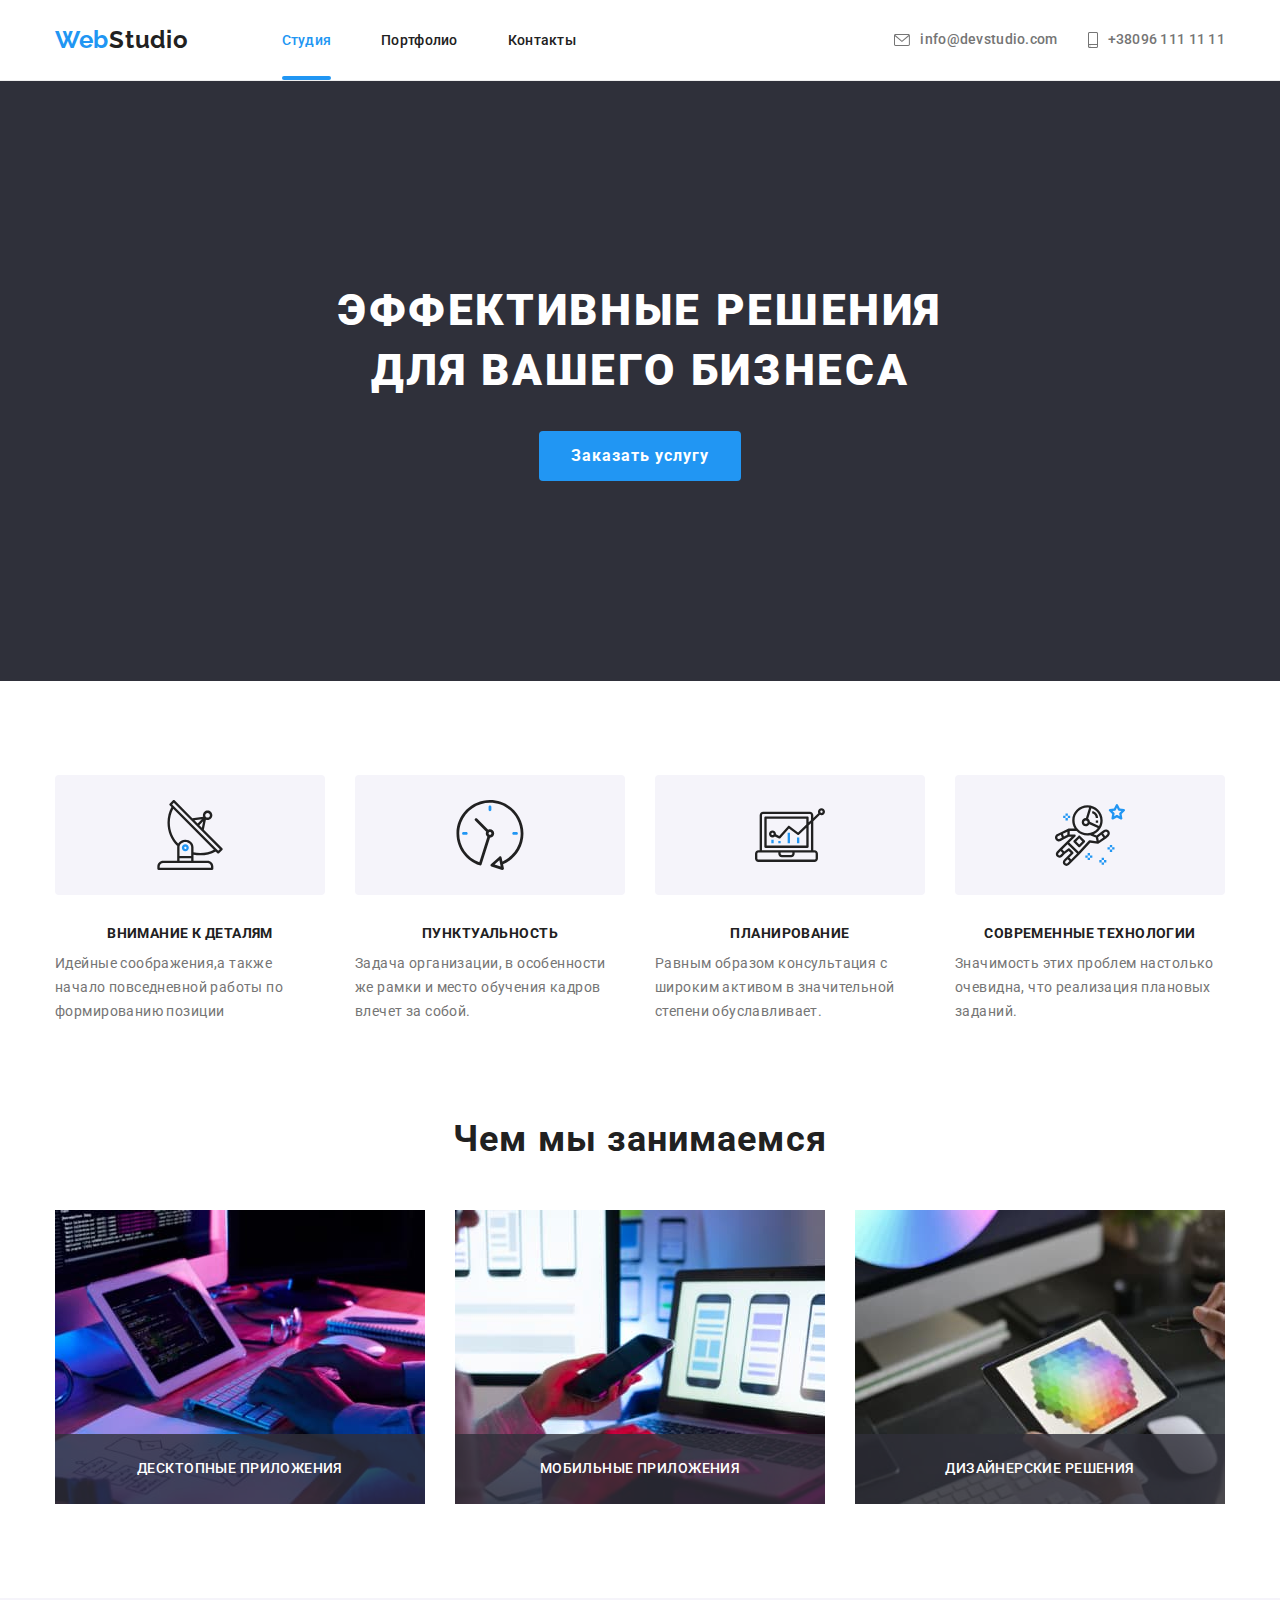
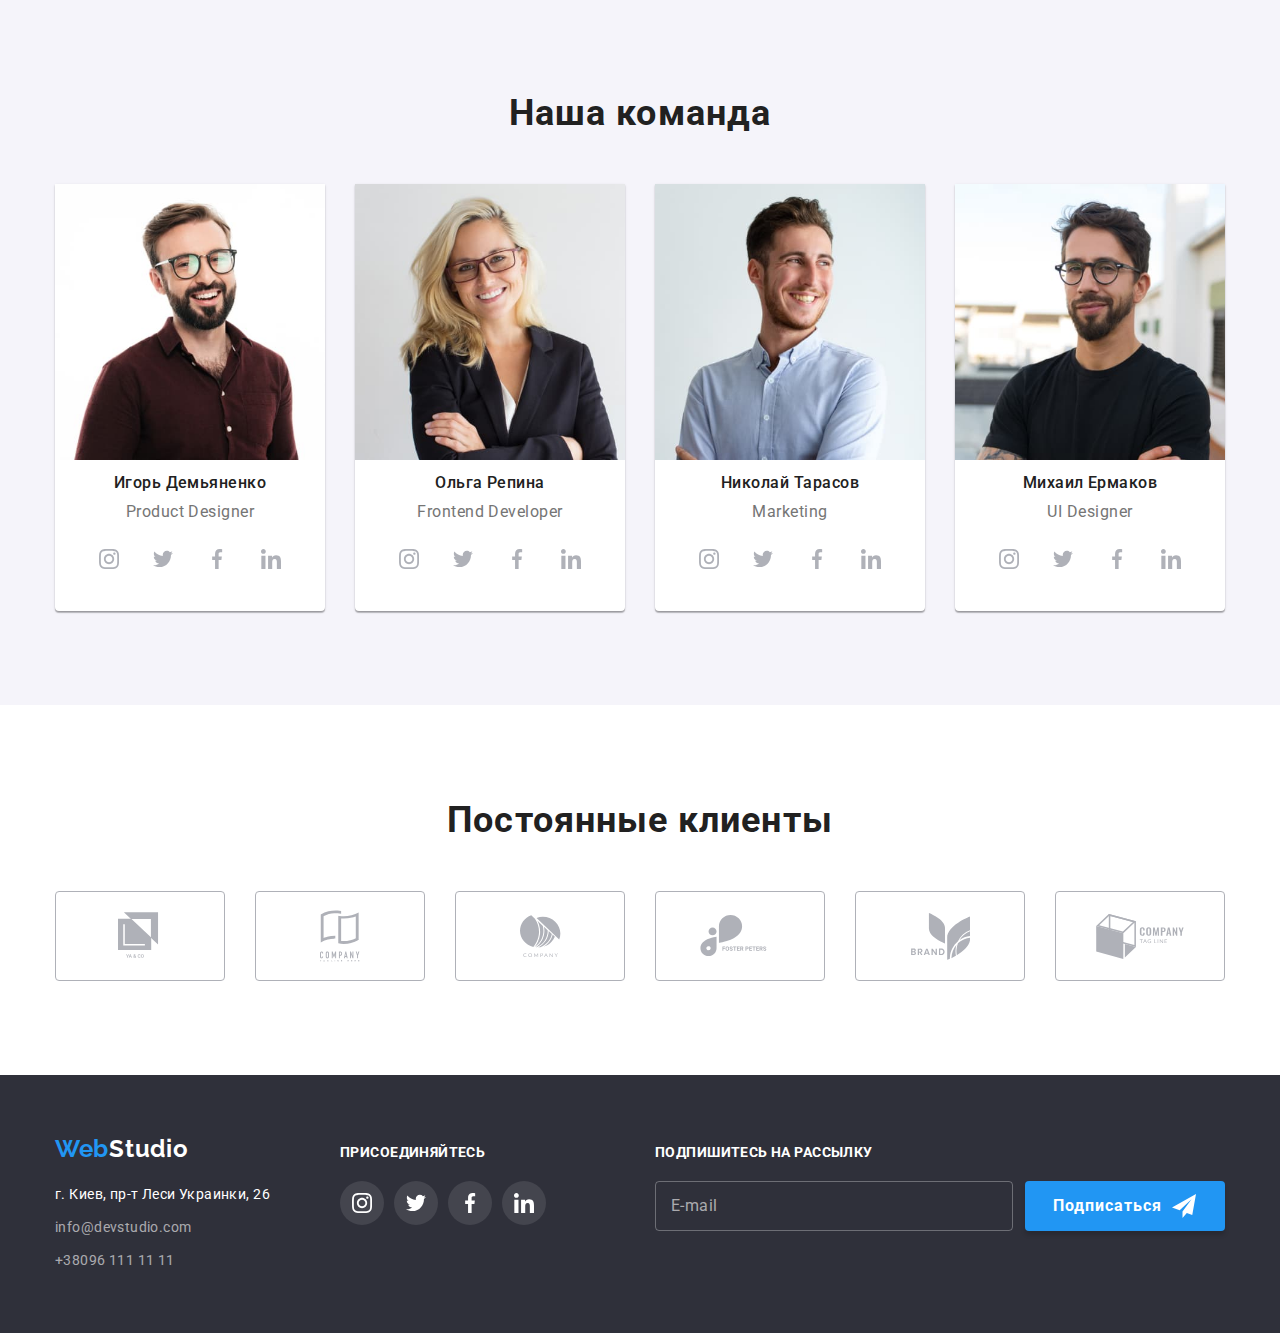
==== commit caf65e0e: "7 save" ====
--- a/index.html
+++ b/index.html
@@ -46,8 +46,8 @@
                         >
                     </li>
                 </ul>
-                <button class="header__button" type="button">
-                    <svg class="icon-menu" width="40" height="40" data-menu-open>
+                <button class="header__button menu-toggle js-open-menu" type="button" data-menu-open>
+                    <svg class="icon-menu" width="40" height="40">
                         <use href="./images/icons.svg#icon-menu"></use>
                     </svg>
                 </button>
@@ -110,19 +110,37 @@
                     <ul class="we-doing__list">
                         <li class="we-doing__item">
                             <div class="we-doing__thumb">
-                                <img src="./images/img1.jpg" alt="img1" width="370" height="294" />
+                                <img
+                                    src="./images/activities-1.jpg"
+                                    alt="img1"
+                                    width="370"
+                                    height="294"
+                                    srcset="./images/activities-1.jpg 1x, ./images/activities-1@2x.jpg 2x"
+                                />
                                 <div class="we-doing__text">Десктопные приложения</div>
                             </div>
                         </li>
                         <li class="we-doing__item">
                             <div class="we-doing__thumb">
-                                <img src="./images/img2.jpg" alt="img2" width="370" height="294" />
+                                <img
+                                    src="./images/activities-2.jpg"
+                                    alt="img2"
+                                    width="370"
+                                    height="294"
+                                    srcset="./images/activities-2.jpg 1x, ./images/activities-2@2x.jpg 2x"
+                                />
                                 <div class="we-doing__text">Мобильные приложения</div>
                             </div>
                         </li>
                         <li class="we-doing__item">
                             <div class="we-doing__thumb">
-                                <img src="./images/img3.jpg" alt="img3" width="370" height="294" />
+                                <img
+                                    src="./images/activities-3.jpg"
+                                    alt="img3"
+                                    width="370"
+                                    height="294"
+                                    srcset="./images/activities-3.jpg 1x, ./images/activities-3@2x.jpg 2x"
+                                />
                                 <div class="we-doing__text">Дизайнерские решения</div>
                             </div>
                         </li>
@@ -136,7 +154,12 @@
                         <li class="team-list__items">
                             <div class="team-list__cards">
                                 <div class="team-list__thumb">
-                                    <img class="team-list__images" src="./images/img4.jpg" alt="Игорь Демьяненко" width="270" height="260" />
+                                    <img
+                                        class="team-list__images"
+                                        src="./images/team-1.jpg"
+                                        alt="Игорь Демьяненко"
+                                        srcset="./images/team-1.jpg 1x, ./images/team-1@2x.jpg 2x"
+                                    />
                                 </div>
                                 <h3 class="team-list__names">Игорь Демьяненко</h3>
                                 <p class="team-list__profession">Product Designer</p>
@@ -175,7 +198,12 @@
                         <li class="team-list__items">
                             <div class="team-list__cards">
                                 <div class="team-list__thumb">
-                                    <img class="team-list__images" src="./images/img5.jpg" alt="Ольга Репина" width="270" height="260" />
+                                    <img
+                                        class="team-list__images"
+                                        src="./images/team-2.jpg"
+                                        alt="Ольга Репина"
+                                        srcset="./images/team-2.jpg 1x, ./images/team-2@2x.jpg 2x"
+                                    />
                                 </div>
                                 <h3 class="team-list__names">Ольга Репина</h3>
                                 <p class="team-list__profession">Frontend Developer</p>
@@ -214,7 +242,12 @@
                         <li class="team-list__items">
                             <div class="team-list__cards">
                                 <div class="team-list__thumb">
-                                    <img class="team-list__images" src="./images/img6.jpg" alt="Николай Тарасов" width="270" height="260" />
+                                    <img
+                                        class="team-list__images"
+                                        src="./images/team-3.jpg"
+                                        alt="Николай Тарасов"
+                                        srcset="./images/team-3.jpg 1x, ./images/team-3@2x.jpg 2x"
+                                    />
                                 </div>
                                 <h3 class="team-list__names">Николай Тарасов</h3>
                                 <p class="team-list__profession">Marketing</p>
@@ -253,7 +286,12 @@
                         <li class="team-list__items">
                             <div class="team-list__cards">
                                 <div class="team-list__thumb">
-                                    <img class="team-list__images" src="./images/img7.jpg" alt="Михаил Ермаков" width="270" height="260" />
+                                    <img
+                                        class="team-list__images"
+                                        src="./images/team-4.jpg"
+                                        alt="Михаил Ермаков"
+                                        srcset="./images/team-4.jpg 1x, ./images/team-4@2x.jpg 2x"
+                                    />
                                 </div>
                                 <h3 class="team-list__names">Михаил Ермаков</h3>
                                 <p class="team-list__profession">UI Designer</p>
@@ -452,67 +490,47 @@
                 </button>
             </div>
         </div>
-        <div class="options-menu" data-menu>
-            <button type="button" class="options-menu__button" data-menu-close>
+        <div class="options-menu js-menu-container" data-menu>
+            <button type="button" class="options-menu__button menu-toggle js-close-menu" data-menu-close>
                 <svg class="options-menu__icon" width="19px" height="19px">
                     <use href="./images/icons.svg#vector"></use>
                 </svg>
             </button>
             <nav class="options-nav">
-        <ul class="options-nav__list">
-          <li class="options-nav__item">
-            <a
-              href="./index.html"
-              class="options-nav__link options-nav__link--current"
-              >Студия</a
-            >
-          </li>
-          <li class="options-nav__item">
-            <a href="./portfolio.html" class="options-nav__link">Портфолио</a>
-          </li>
-          <li class="options-nav__item">
-            <a href="#" class="options-nav__link">Контакты</a>
-          </li>
-        </ul>
-      </nav>
-      <ul class="options-contacts">
-        <li class="options-contacts__item">
-          <a
-            href="tel:+380961111111"
-            class="options-contacts__link options-contacts__link--tel"
-            >+38 096 111 11 11</a
-          >
-        </li>
-        <li class="mobile-contacts__item">
-          <a
-            href="mailto:info@devstudio.com"
-            class="options-contacts__link options-contacts__link--email"
-            >info@devstudio.com</a
-          >
-        </li>
-      </ul>
-      <ul class="options-network">
-        <li class="options-network__item">
-          <a href="https://instagram.com/" class="options-network__link"
-            >Instagram</a
-          >
-        </li>
-        <li class="options-network__item">
-          <a href="https://twitter.com/" class="options-network__link">Twitter</a>
-        </li>
-        <li class="options-network__item">
-          <a href="https://facebook.com/" class="options-network__link"
-            >Facebook</a
-          >
-        </li>
-        <li class="options-network__item">
-          <a href="https://linkedin.com/" class="options-network__link"
-            >LinkedIn</a
-          >
-        </li>
-      </ul>
-    </div>
-
+                <ul class="options-nav__list">
+                    <li class="options-nav__item">
+                        <a href="./index.html" class="options-nav__link options-nav__link--current">Студия</a>
+                    </li>
+                    <li class="options-nav__item">
+                        <a href="./portfolio.html" class="options-nav__link">Портфолио</a>
+                    </li>
+                    <li class="options-nav__item">
+                        <a href="#contacts" class="options-nav__link">Контакты</a>
+                    </li>
+                </ul>
+            </nav>
+            <ul class="options-contacts">
+                <li class="options-contacts__item">
+                    <a href="tel:+380961111111" class="options-contacts__link options-contacts__link--tel">+38 096 111 11 11</a>
+                </li>
+                <li class="mobile-contacts__item">
+                    <a href="mailto:info@devstudio.com" class="options-contacts__link options-contacts__link--email">info@devstudio.com</a>
+                </li>
+            </ul>
+            <ul class="options-network">
+                <li class="options-network__item">
+                    <a href="https://instagram.com/" class="options-network__link">Instagram</a>
+                </li>
+                <li class="options-network__item">
+                    <a href="https://twitter.com/" class="options-network__link">Twitter</a>
+                </li>
+                <li class="options-network__item">
+                    <a href="https://facebook.com/" class="options-network__link">Facebook</a>
+                </li>
+                <li class="options-network__item">
+                    <a href="https://linkedin.com/" class="options-network__link">LinkedIn</a>
+                </li>
+            </ul>
         </div>
 
         <script src="./js/modal.js"></script>
--- a/css/main.min.css
+++ b/css/main.min.css
@@ -1,2 +1,2 @@
-/*! modern-normalize v1.0.0 | MIT License | https://github.com/sindresorhus/modern-normalize */*{margin:0;padding:0}*,*::before,*::after{-webkit-box-sizing:border-box;box-sizing:border-box}:root{-moz-tab-size:4;-o-tab-size:4;tab-size:4}html{line-height:1.15;-webkit-text-size-adjust:100%}body{margin:0;padding:0}body{font-family:system-ui,-apple-system,"Segoe UI",Roboto,Helvetica,Arial,sans-serif,"Apple Color Emoji","Segoe UI Emoji"}hr{height:0;color:inherit}abbr[title]{-webkit-text-decoration:underline dotted;text-decoration:underline dotted}b,strong{font-weight:bolder}code,kbd,samp,pre{font-family:ui-monospace, SFMono-Regular, Consolas, "Liberation Mono", Menlo, monospace}small{font-size:80%}sub,sup{font-size:75%;line-height:0;position:relative;vertical-align:baseline}sub{bottom:-0.25em}sup{top:-0.5em}table{text-indent:0;border-color:inherit}button,input,optgroup,select,textarea{font-family:inherit;font-size:100%;line-height:1.15;margin:0}address{font-style:normal}ul{list-style:none}button,select{text-transform:none}button,[type="button"],[type="reset"],[type="submit"]{-webkit-appearance:button}::-moz-focus-inner{border-style:none;padding:0}:-moz-focusring{outline:1px dotted ButtonText}:-moz-ui-invalid{box-shadow:none}legend{padding:0}progress{vertical-align:baseline}::-webkit-inner-spin-button,::-webkit-outer-spin-button{height:auto}[type="search"]{-webkit-appearance:textfield;outline-offset:-2px}::-webkit-search-decoration{-webkit-appearance:none}::-webkit-file-upload-button{-webkit-appearance:button;font:inherit}summary{display:list-item}:root{--white-text: rgba(255, 255, 255, 1);--black-text: rgba(33, 33, 33, 1);--grey-text: rgba(117, 117, 117, 1);--white-text-op60: rgba(255, 255, 255, 0.6);--blue-text: rgba(33, 150, 243, 1);--hero-background: rgba(47, 48, 58, 1);--team-background: rgba(245, 244, 250, 1);--hero-shadow: rgba(47, 48, 58, 0.4);--footer-bg-items: rgba(255, 255, 255, 0.1)}a{text-decoration:none}body{font-family:'Roboto', sans-serif}img{display:block;max-width:100%;height:auto}.container{padding:0 15px;margin:0 auto;min-width:320px;max-width:480px}@media screen and (min-width: 768px){.container{max-width:768px}}@media screen and (min-width: 1200px){.container{max-width:1200px}}img{display:block;max-width:100%;height:auto}.section__header{color:var(--black-text);font-weight:700;font-size:36px;line-height:1.17;letter-spacing:0.03em;text-align:center}.portfolio{background-color:white;padding-top:60px;padding-bottom:60px}@media screen and (min-width: 1200px){.portfolio{padding-top:94px;padding-bottom:94px}}.logo{font-family:'Raleway', sans-serif;font-weight:700;font-size:24px;line-height:1.17;letter-spacing:0.03em}.logo__studio--blue{color:var(--blue-text)}.header{background-color:white;border-bottom:1px solid #eeeeee}.header__container{position:relative;display:-webkit-box;display:-ms-flexbox;display:flex;-webkit-box-align:center;-ms-flex-align:center;align-items:center}.menu__link,.contacts-head__link,.logo{color:var(--black-text)}.header__nav{display:-webkit-box;display:-ms-flexbox;display:flex;-webkit-box-align:center;-ms-flex-align:center;align-items:center}@media screen and (max-width: 767px){.header__nav{-webkit-box-pack:justify;-ms-flex-pack:justify;justify-content:space-between;width:100%}}.header__logo{padding:16px 0}.menu,.contacts-head{display:-webkit-box;display:-ms-flexbox;display:flex;-webkit-box-align:center;-ms-flex-align:center;align-items:center}@media screen and (max-width: 767px){.menu,.contacts-head{display:none}}.icon-menu{display:-webkit-box;display:-ms-flexbox;display:flex;-webkit-box-align:center;-ms-flex-align:center;align-items:center;margin-left:auto;margin-top:10px;margin-bottom:10px;cursor:pointer}.icon-menu:hover,.icon-menu:focus{fill:var(--blue-text)}@media screen and (min-width: 768px){.icon-menu{display:none}}@media screen and (min-width: 768px){.menu{display:-webkit-box;display:-ms-flexbox;display:flex;margin-left:88px}}@media screen and (min-width: 1200px){.menu{margin-left:93px}}.menu__item:not(:first-child){margin-left:50px}.menu__link--current,.menu__link{display:block;padding-top:32px;padding-bottom:32px;-webkit-transition:color 250ms cubic-bezier(0.4, 0, 0.2, 1),fill 250ms cubic-bezier(0.4, 0, 0.2, 1);transition:color 250ms cubic-bezier(0.4, 0, 0.2, 1),fill 250ms cubic-bezier(0.4, 0, 0.2, 1)}.menu__link{font-weight:500;font-size:14px;line-height:1.17;letter-spacing:0.02em}.menu__link--current,.menu__link:hover,.menu__link:focus{color:var(--blue-text)}.menu__link--current{position:relative}.menu__link--current::after{position:absolute;display:block;content:'';width:100%;height:4px;background-color:var(--blue-text);border-radius:2px;bottom:0}.contacts-head{margin-left:auto}@media screen and (max-width: 480px){.contacts-head{display:none}}@media screen and (min-width: 768px){.contacts-head{display:list-item}}@media screen and (min-width: 1200px){.contacts-head{display:-webkit-box;display:-ms-flexbox;display:flex}}@media screen and (max-width: 1199px){.contacts-head__item:not(:last-child){margin-bottom:10px}}@media screen and (min-width: 1200px){.contacts-head__item:not(:last-child){margin-right:30px}}@media screen and (max-width: 1199px){.contacts-head__mail-icon{width:14px;height:10px}}@media screen and (max-width: 1199px){.contacts-head__phone-icon{width:10px;height:14px}}.contacts-head__link{display:-webkit-box;display:-ms-flexbox;display:flex;-webkit-box-align:center;-ms-flex-align:center;align-items:center;color:var(--grey-text);font-family:'Roboto', sans-serif;font-weight:500;font-size:12px;line-height:1.16;letter-spacing:0.02em;-webkit-transition:color 250ms cubic-bezier(0.4, 0, 0.2, 1),fill 250ms cubic-bezier(0.4, 0, 0.2, 1);transition:color 250ms cubic-bezier(0.4, 0, 0.2, 1),fill 250ms cubic-bezier(0.4, 0, 0.2, 1)}.contacts-head__link:hover,.contacts-head__link:focus{color:var(--blue-text);fill:var(--blue-text)}@media screen and (min-width: 1200px){.contacts-head__link{padding-top:32px;padding-bottom:32px;font-size:14px;font-weight:500;line-height:1.14}}.contacts-head__mail-icon,.contacts-head__phone-icon{margin-right:10px;fill:currentColor}.header__button{background-color:transparent;border:none;outline:none}.footer{background-color:var(--hero-background);padding-top:60px;padding-bottom:60px}@media screen and (min-width: 768px) and (max-width: 1199px){.footer{padding:70px 0 50px}}@media screen and (min-width: 768px) and (max-width: 1199px){.footer__container{padding:0 74px 0 61px}}@media screen and (min-width: 1200px){.footer__container{display:-webkit-box;display:-ms-flexbox;display:flex;-webkit-box-align:baseline;-ms-flex-align:baseline;align-items:baseline;-webkit-box-pack:justify;-ms-flex-pack:justify;justify-content:space-between}}.footer__wrapp{display:-webkit-box;display:-ms-flexbox;display:flex;-webkit-box-orient:vertical;-webkit-box-direction:normal;-ms-flex-direction:column;flex-direction:column;-webkit-box-align:center;-ms-flex-align:center;align-items:center}@media screen and (min-width: 768px){.footer__wrapp{-webkit-box-orient:horizontal;-webkit-box-direction:normal;-ms-flex-direction:row;flex-direction:row;-webkit-box-pack:justify;-ms-flex-pack:justify;justify-content:space-between;margin-bottom:60px;-webkit-box-align:start;-ms-flex-align:start;align-items:flex-start}}@media screen and (min-width: 1200px){.footer__wrapp{-webkit-box-align:baseline;-ms-flex-align:baseline;align-items:baseline;margin-bottom:0}}@media screen and (max-width: 1199px){.footer__main{display:-webkit-box;display:-ms-flexbox;display:flex;-webkit-box-orient:vertical;-webkit-box-direction:normal;-ms-flex-direction:column;flex-direction:column;-webkit-box-align:center;-ms-flex-align:center;align-items:center}}.footer a{color:var(--white-text)}.adress__text{color:var(--white-text);font-weight:400;font-size:14px;line-height:1.71;letter-spacing:0.03em;margin-top:20px}.address__list a{color:var(--white-text-op60);font-family:'Roboto', sans-serif;font-weight:400;font-size:14px;line-height:1.71;letter-spacing:0.03em}.address__list a:hover,.address__list a:focus{color:var(--blue-text)}.address__list li{padding-top:8px;text-align:center}@media screen and (min-width: 1200px){.address__list li{padding-top:9px;text-align:start}}.follow-us{margin-top:60px}@media screen and (min-width: 767px){.follow-us{margin-top:0}}@media screen and (max-width: 1199px){.follow-us{display:-webkit-box;display:-ms-flexbox;display:flex;-webkit-box-orient:vertical;-webkit-box-direction:normal;-ms-flex-direction:column;flex-direction:column;-webkit-box-align:center;-ms-flex-align:center;align-items:center}}@media screen and (min-width: 1200px){.follow-us{margin-left:70px}}.follow-us__list{display:-webkit-box;display:-ms-flexbox;display:flex}.follow-us__title,.sign-us__title{font-family:'Roboto', sans-serif;font-weight:700;font-size:14px;line-height:1.17;letter-spacing:0.03em;color:var(--white-text);text-transform:uppercase;margin-bottom:20px}.follow-us__item:not(:last-child){margin-right:10px}.follow-us__link{display:-webkit-box;display:-ms-flexbox;display:flex;-webkit-box-pack:center;-ms-flex-pack:center;justify-content:center;-webkit-box-align:center;-ms-flex-align:center;align-items:center;width:44px;height:44px;color:var(--white-text);border-radius:50%;background-color:var(--footer-bg-items);-webkit-transition:background-color 250ms cubic-bezier(0.4, 0, 0.2, 1);transition:background-color 250ms cubic-bezier(0.4, 0, 0.2, 1)}.follow-us__link:hover,.follow-us__link:focus{background-color:var(--blue-text)}.follow-us__svg{fill:currentColor}.address__link{color:var(--white-text-op60);-webkit-transition:color 250ms cubic-bezier(0.4, 0, 0.2, 1);transition:color 250ms cubic-bezier(0.4, 0, 0.2, 1)}.sign-us{display:-webkit-box;display:-ms-flexbox;display:flex;-webkit-box-orient:vertical;-webkit-box-direction:normal;-ms-flex-direction:column;flex-direction:column;-webkit-box-align:center;-ms-flex-align:center;align-items:center;margin-top:60px}@media screen and (min-width: 1200px){.sign-us{margin-top:0;margin-left:93px;-webkit-box-align:baseline;-ms-flex-align:baseline;align-items:baseline}}.sign-us__form{display:-webkit-box;display:-ms-flexbox;display:flex;-webkit-box-orient:vertical;-webkit-box-direction:normal;-ms-flex-direction:column;flex-direction:column;-webkit-box-align:center;-ms-flex-align:center;align-items:center;width:100%}@media screen and (min-width: 1200px){.sign-us__form{-webkit-box-orient:horizontal;-webkit-box-direction:normal;-ms-flex-direction:row;flex-direction:row;-webkit-box-align:center;-ms-flex-align:center;align-items:center}}.sign-us__input{width:100%;height:50px;padding:16px 15px;font-size:16px;line-height:1.25;letter-spacing:0.03em;color:var(--white-text);border-radius:4px;border:1px solid rgba(255,255,255,0.3);background-color:transparent;-webkit-transition:border-color 250ms cubic-bezier(0.4, 0, 0.2, 1);transition:border-color 250ms cubic-bezier(0.4, 0, 0.2, 1)}.sign-us__input::-webkit-input-placeholder{color:var(--white-text-op60)}.sign-us__input:-ms-input-placeholder{color:var(--white-text-op60)}.sign-us__input::-ms-input-placeholder{color:var(--white-text-op60)}.sign-us__input::placeholder{color:var(--white-text-op60)}.sign-us__input:focus{outline:none;border-color:var(--blue-text)}@media screen and (min-width: 768px){.sign-us__input{width:450px}}@media screen and (min-width: 1200px){.sign-us__input{width:358px}}.sign-us__button{display:-webkit-box;display:-ms-flexbox;display:flex;width:200px;-webkit-box-align:center;-ms-flex-align:center;align-items:center;padding:10px 28px;font-weight:700;font-size:16px;line-height:1.88;letter-spacing:0.06em;color:var(--white-text);border-radius:4px;background-color:var(--blue-text);-webkit-box-shadow:0px 4px 4px rgba(0,0,0,0.15);box-shadow:0px 4px 4px rgba(0,0,0,0.15);border:none;cursor:pointer;margin-top:20px}@media screen and (min-width: 1200px){.sign-us__button{margin-top:0;margin-left:12px}}.sign-us__svg{margin-left:10px}.hero{background-color:var(--hero-background);background-repeat:no-repeat;background-size:cover;background-position:center;height:400px;margin-left:auto;margin-right:auto;color:var(--white-text);text-align:center;padding-top:118px;padding-bottom:118px}@media screen and (min-width: 1200px){.hero{height:600px;padding-top:200px;padding-bottom:200px}}.hero__title{text-transform:uppercase;font-weight:900;font-size:26px;line-height:1.61;letter-spacing:0.06em}@media screen and (min-width: 1200px){.hero__title{font-size:44px;line-height:1.36}}.hero__button{border:var(--blue-text);background:var(--blue-text);color:var(--white-text);font-family:'Roboto', sans-serif;font-weight:700;font-size:16px;line-height:1.87;letter-spacing:0.06em;margin-top:30px;padding:10px 32px;border-radius:4px;cursor:pointer}.order__backdrop{position:fixed;top:0;left:0;z-index:auto;width:100%;height:100%;background-color:rgba(0,0,0,0.2);opacity:1;-webkit-transition:opacity 250ms cubic-bezier(0.4, 0, 0.2, 1),visibility 250ms cubic-bezier(0.4, 0, 0.2, 1);transition:opacity 250ms cubic-bezier(0.4, 0, 0.2, 1),visibility 250ms cubic-bezier(0.4, 0, 0.2, 1)}.order__modal{position:absolute;z-index:auto;top:50%;left:50%;-webkit-transform:translate(-50%, -50%) scale(1);transform:translate(-50%, -50%) scale(1);background-color:var(--white-text);width:528px;border-radius:4px;padding:40px;-webkit-box-shadow:0px 1px 3px rgba(0,0,0,0.12),0px 1px 1px rgba(0,0,0,0.14),0px 2px 1px rgba(0,0,0,0.2);box-shadow:0px 1px 3px rgba(0,0,0,0.12),0px 1px 1px rgba(0,0,0,0.14),0px 2px 1px rgba(0,0,0,0.2);-webkit-transition:-webkit-transform 250ms cubic-bezier(0.4, 0, 0.2, 1);transition:-webkit-transform 250ms cubic-bezier(0.4, 0, 0.2, 1);transition:transform 250ms cubic-bezier(0.4, 0, 0.2, 1);transition:transform 250ms cubic-bezier(0.4, 0, 0.2, 1), -webkit-transform 250ms cubic-bezier(0.4, 0, 0.2, 1)}@media screen and (min-width: 1200px){.order__modal{min-height:581px}}@media screen and (max-width: 1199px){.order__modal{width:450px;min-height:609px}}@media screen and (max-width: 479px){.order__modal{width:calc(100% - 30px)}}.is-hidden .order__modal{-webkit-transform:translate(-50%, -50%) scale(0.9);transform:translate(-50%, -50%) scale(0.9)}.is-hidden{opacity:0;visibility:hidden;pointer-events:none}.order__close-button{display:-webkit-box;display:-ms-flexbox;display:flex;-webkit-box-pack:center;-ms-flex-pack:center;justify-content:center;-webkit-box-align:center;-ms-flex-align:center;align-items:center;position:absolute;top:8px;right:8px;width:30px;height:30px;border-radius:50%;border:1px solid rgba(0,0,0,0.1);background-color:var(--white-text);cursor:pointer}.order__close-button:hover .order__close-svg,.order__close-button:focus .order__close-svg{fill:var(--blue-text)}.order__close-button:active{outline:none}.order__close-svg{-webkit-transition:fill 250ms cubic-bezier(0.4, 0, 0.2, 1);transition:fill 250ms cubic-bezier(0.4, 0, 0.2, 1)}.order__form{display:-webkit-box;display:-ms-flexbox;display:flex;-webkit-box-orient:vertical;-webkit-box-direction:normal;-ms-flex-direction:column;flex-direction:column;margin-top:28px}.order__text{font-family:'Roboto', sans-serif;font-weight:700;font-size:20px;line-height:1.5;letter-spacing:0.03em;text-align:center}@media screen and (min-width: 1200px){.order__text{line-height:1.17}}.form__label{position:relative;display:block;margin-bottom:28px}.form__label--text{position:relative;display:block;margin-bottom:20px}.form__name{position:absolute;top:-18px;font-family:'Roboto', sans-serif;font-weight:400;font-size:12px;line-height:1.17;letter-spacing:0.01em;color:var(--grey-text)}.form__input{position:relative;display:block;width:100%;height:40px;border:1px solid rgba(33,33,33,0.2);border-radius:4px;padding:11px 12px 11px 42px}.form__input:focus{outline:none;border-color:var(--blue-text)}.form__input:focus ~ .form__svg{fill:var(--blue-text)}.form__textarea{display:block;resize:none;width:100%;min-height:120px;border:1px solid rgba(33,33,33,0.2);border-radius:4px;padding:12px 16px}.form__textarea::-webkit-input-placeholder{font-family:'Roboto', sans-serif;font-weight:400;font-size:14px;line-height:1.17;letter-spacing:0.01em;color:rgba(117,117,117,0.5)}.form__textarea:-ms-input-placeholder{font-family:'Roboto', sans-serif;font-weight:400;font-size:14px;line-height:1.17;letter-spacing:0.01em;color:rgba(117,117,117,0.5)}.form__textarea::-ms-input-placeholder{font-family:'Roboto', sans-serif;font-weight:400;font-size:14px;line-height:1.17;letter-spacing:0.01em;color:rgba(117,117,117,0.5)}.form__textarea::placeholder{font-family:'Roboto', sans-serif;font-weight:400;font-size:14px;line-height:1.17;letter-spacing:0.01em;color:rgba(117,117,117,0.5)}.form__textarea:focus{outline:none;border-color:var(--blue-text)}.form__svg{position:absolute;bottom:11px;left:12px}.agreement__text{-webkit-box-align:center;-ms-flex-align:center;align-items:center;font-family:'Roboto', sans-serif;font-weight:400;font-size:12px;line-height:1.17;letter-spacing:0.03em;color:#757575;cursor:pointer}.agreement__text::before{margin-right:8px;content:'';display:inline-block;width:16px;height:15px;background-image:url(../images/icon-uncheck.svg);background-size:cover;border-radius:2px}@media screen and (min-width: 480px){.agreement__text{display:-webkit-box;display:-ms-flexbox;display:flex}}@media screen and (min-width: 1200px){.agreement__text{font-size:14px;line-height:1.71}}.agreement__link{color:var(--blue-text);text-decoration:underline}.agreement__check{position:absolute;width:1px;height:1px;margin:-1px;border:0;padding:0;white-space:nowrap;-webkit-clip-path:inset(100%);clip-path:inset(100%);clip:rect(0 0 0 0);overflow:hidden}.agreement__check:checked+.agreement__text::before{background-color:var(--blue-text);background-image:url(../images/icon-check.svg);background-size:cover;border-radius:2px}@media screen and (min-width: 1200px){.agreement{display:-webkit-box;display:-ms-flexbox;display:flex;-webkit-box-pack:center;-ms-flex-pack:center;justify-content:center}}.form__button{display:block;margin:0 auto;width:200px;height:50px;border:var(--blue-text);background:var(--blue-text);color:var(--white-text);font-family:'Roboto', sans-serif;font-weight:700;font-size:16px;line-height:1.87;letter-spacing:0.06em;margin-top:30px;padding:10px 55px;border-radius:4px;-webkit-box-shadow:0px 4px 4px rgba(0,0,0,0.15);box-shadow:0px 4px 4px rgba(0,0,0,0.15);cursor:pointer}.section--advantages{background-color:white;padding-top:60px;padding-bottom:60px}@media screen and (min-width: 1200px){.section--advantages{padding-top:94px;padding-bottom:94px}}@media screen and (max-width: 767px){.advantages-list__item:not(:last-child){margin-bottom:30px}}.advantages-list__item{width:100%}@media screen and (min-width: 768px){.advantages-list{display:-webkit-box;display:-ms-flexbox;display:flex;-ms-flex-wrap:wrap;flex-wrap:wrap;margin-top:-30px;margin-left:-30px}}@media screen and (min-width: 768px){.advantages-list__item{-ms-flex-preferred-size:calc(100% / 2 - 30px);flex-basis:calc(100% / 2 - 30px);margin-top:30px;margin-left:30px}}@media screen and (min-width: 1200px){.advantages-list__item{-ms-flex-preferred-size:calc(100% / 4 - 30px);flex-basis:calc(100% / 4 - 30px)}}.advantages-list__icons{margin-bottom:30px;display:-webkit-box;display:-ms-flexbox;display:flex;-webkit-box-pack:center;-ms-flex-pack:center;justify-content:center;-webkit-box-align:center;-ms-flex-align:center;align-items:center;width:100%;height:120px;border-radius:4px;background-color:#f5f4fa}.advantages-list__title{color:var(--black-text);font-weight:700;font-size:14px;line-height:1.17;letter-spacing:0.03em;text-transform:uppercase;margin-bottom:10px;text-align:center}.advantages-list__text{color:var(--grey-text);font-weight:400;font-size:14px;line-height:1.71;letter-spacing:0.03em}.section--we-doing{background-color:white;padding-top:0;padding-bottom:94px}@media screen and (max-width: 1199px){.section--we-doing{display:none}}.we-doing__list{display:-webkit-box;display:-ms-flexbox;display:flex}.we-doing__list .we-doing__item{-ms-flex-preferred-size:calc(100% / 3);flex-basis:calc(100% / 3);margin-top:50px}.we-doing__item:not(:last-child){margin-right:30px}.we-doing__thumb{position:relative;height:294px}.we-doing__list{width:100%;height:100%;-o-object-fit:cover;object-fit:cover}.we-doing__text{position:absolute;bottom:0;width:100%;font-weight:500;font-size:14px;line-height:1.14;letter-spacing:0.03em;text-transform:uppercase;text-align:center;padding-top:27px;padding-bottom:27px;color:var(--white-text);background-color:rgba(47,48,58,0.8)}.section--team{background-color:var(--team-background);padding-top:60px;padding-bottom:60px}@media screen and (min-width: 1200px){.section--team{padding-top:94px;padding-bottom:94px}}.section__header--team{color:var(--black-text);font-weight:700;font-size:28px;line-height:1.17;letter-spacing:0.03em;text-align:center;margin-bottom:30px}@media screen and (min-width: 1200px){.section__header--team{font-size:36px;margin-bottom:50px}}@media screen and (min-width: 768px){.team-list{margin-top:-30px;margin-left:-30px;display:-webkit-box;display:-ms-flexbox;display:flex;-ms-flex-wrap:wrap;flex-wrap:wrap}}.team-list__images{width:100%;height:auto;-o-object-fit:cover;object-fit:cover}.team-list__items{margin-top:30px}@media screen and (min-width: 768px){.team-list__items{margin-top:30px;margin-left:30px}}@media screen and (min-width: 768px) and (max-width: 1199px){.team-list__items{-ms-flex-preferred-size:calc(100% / 2 - 30px);flex-basis:calc(100% / 2 - 30px)}}@media screen and (min-width: 1200px){.team-list__items{-ms-flex-preferred-size:calc(100% / 4 - 30px);flex-basis:calc(100% / 4 - 30px)}}.team-list__names{color:var(--black-text);font-weight:500;font-size:16px;line-height:1.17;letter-spacing:0.03em;text-align:center;margin-top:30px;margin-bottom:10px}.team-list__profession{color:var(--grey-text);font-weight:400;font-size:16px;line-height:1.17;letter-spacing:0.03em;text-align:center}.team-list__cards{background-color:var(--white-text);padding-bottom:30px;border-bottom-left-radius:4px;border-bottom-right-radius:4px;-webkit-box-shadow:0px 1px 3px rgba(0,0,0,0.12),0px 1px 1px rgba(0,0,0,0.14),0px 2px 1px rgba(0,0,0,0.2);box-shadow:0px 1px 3px rgba(0,0,0,0.12),0px 1px 1px rgba(0,0,0,0.14),0px 2px 1px rgba(0,0,0,0.2)}.team-contacts{display:-webkit-box;display:-ms-flexbox;display:flex;-webkit-box-pack:center;-ms-flex-pack:center;justify-content:center;-webkit-box-align:center;-ms-flex-align:center;align-items:center;margin-top:16px}.team-contacts__item:not(:last-child){margin-right:10px}.team-contacts__link{display:-webkit-box;display:-ms-flexbox;display:flex;-webkit-box-pack:center;-ms-flex-pack:center;justify-content:center;-webkit-box-align:center;-ms-flex-align:center;align-items:center;width:44px;height:44px;color:#afb1b8;border-radius:50%;-webkit-transition:background-color 250ms cubic-bezier(0.4, 0, 0.2, 1);transition:background-color 250ms cubic-bezier(0.4, 0, 0.2, 1)}.team-contacts__link:hover,.team-contacts__link:focus{background-color:var(--blue-text);color:var(--white-text)}.team-contacts__svg{fill:currentColor}.section--clients{text-align:center;background-color:white;padding-top:60px;padding-bottom:60px}@media screen and (min-width: 1200px){.section--clients{padding-top:94px;padding-bottom:94px}}.section__header--clients{color:var(--black-text);font-weight:700;font-size:28px;line-height:1.17;letter-spacing:0.03em;text-align:center;margin-bottom:30px}@media screen and (min-width: 1200px){.section__header--clients{font-size:36px;margin-bottom:50px}}.clients-list{display:-webkit-box;display:-ms-flexbox;display:flex;-ms-flex-wrap:wrap;flex-wrap:wrap;-webkit-box-pack:center;-ms-flex-pack:center;justify-content:center;margin-left:-30px;margin-top:-30px}.clients-list__item{margin-top:30px;margin-left:30px}.clients-list__link{display:-webkit-box;display:-ms-flexbox;display:flex;-webkit-box-pack:center;-ms-flex-pack:center;justify-content:center;-webkit-box-align:center;-ms-flex-align:center;align-items:center;width:210px;height:90px;color:#afb1b8;border-radius:4px;border:1px solid #afb1b8;-webkit-transition:color 250ms cubic-bezier(0.4, 0, 0.2, 1),fill 250ms cubic-bezier(0.4, 0, 0.2, 1);transition:color 250ms cubic-bezier(0.4, 0, 0.2, 1),fill 250ms cubic-bezier(0.4, 0, 0.2, 1)}.clients-list__link:hover,.clients-list__link:focus{color:var(--blue-text);border:1px solid var(--blue-text)}@media screen and (min-width: 768px) and (max-width: 1199px){.clients-list__link{width:226px}}@media screen and (min-width: 1200px){.clients-list__link{width:170px}}.clients-list__svg{fill:currentColor}.portfolio-list{display:-webkit-box;display:-ms-flexbox;display:flex;-ms-flex-wrap:wrap;flex-wrap:wrap;margin-bottom:40px;margin-top:-15px;margin-left:-8px}@media screen and (min-width: 768px){.portfolio-list{margin-bottom:30px;-webkit-box-pack:center;-ms-flex-pack:center;justify-content:center}}@media screen and (min-width: 1200px){.portfolio-list{margin-bottom:50px}}.portfolio-list__item{margin-top:15px;margin-right:8px}.portfolio-list__button{padding:6px 22px;border-radius:4px;border:var(--team-background);background:var(--team-background);color:var(--black-text);font-family:'Roboto', sans-serif;font-weight:500;font-size:16px;line-height:1.62;letter-spacing:0.03em;cursor:pointer;-webkit-transition:background-color 250ms cubic-bezier(0.4, 0, 0.2, 1);transition:background-color 250ms cubic-bezier(0.4, 0, 0.2, 1)}.portfolio-list__button:hover,.portfolio-list__button:focus{color:var(--white-text);background-color:var(--blue-text);-webkit-box-shadow:0px 3px 1px rgba(0,0,0,0.1),0px 1px 2px rgba(0,0,0,0.08),0px 2px 2px rgba(0,0,0,0.12);box-shadow:0px 3px 1px rgba(0,0,0,0.1),0px 1px 2px rgba(0,0,0,0.08),0px 2px 2px rgba(0,0,0,0.12)}@media screen and (min-width: 768px){.card-set{display:-webkit-box;display:-ms-flexbox;display:flex;-ms-flex-wrap:wrap;flex-wrap:wrap;margin-left:-30px;margin-top:-30px}}@media screen and (max-width: 767px){.card-set__item{width:100%}}@media screen and (min-width: 768px){.card-set__item{-ms-flex-preferred-size:calc(100% / 2 - 30px);flex-basis:calc(100% / 2 - 30px);margin-left:30px;margin-top:30px}}@media screen and (min-width: 1200px){.card-set__item{-ms-flex-preferred-size:calc(100% / 3 - 30px);flex-basis:calc(100% / 3 - 30px);margin-left:30px;margin-top:30px}}@media screen and (max-width: 767px){.card-set__item:not(:last-child){margin-bottom:30px}}.card-set__link{display:-webkit-box;display:-ms-flexbox;display:flex;-webkit-box-orient:vertical;-webkit-box-direction:normal;-ms-flex-direction:column;flex-direction:column;height:100%}.card-set__image{width:100%}.card-set__content{-webkit-box-flex:1;-ms-flex-positive:1;flex-grow:1;border-bottom:1px solid #eeeeee;border-right:1px solid #eeeeee;border-left:1px solid #eeeeee;padding:20px 24px}.card-set__title{color:var(--black-text);font-weight:700;font-size:18px;line-height:2;letter-spacing:0.06em}.card-set__text{color:var(--grey-text);font-weight:400;font-size:16px;line-height:1.87;letter-spacing:0.03em}.card-set__thumb{position:relative;overflow:hidden;height:294}.card-set__overlay{position:absolute;top:100%;left:0;width:100%;height:100%;padding:63px 24px;font-size:18px;line-height:1.56;letter-spacing:0.03em;-webkit-transition:-webkit-transform 250ms cubic-bezier(0.4, 0, 0.2, 1);transition:-webkit-transform 250ms cubic-bezier(0.4, 0, 0.2, 1);transition:transform 250ms cubic-bezier(0.4, 0, 0.2, 1);transition:transform 250ms cubic-bezier(0.4, 0, 0.2, 1), -webkit-transform 250ms cubic-bezier(0.4, 0, 0.2, 1);background-color:rgba(33,150,243,0.9);color:var(--white-text)}.card-set__item:hover .card-set__overlay,.card-set__item:focus .card-set__overlay{-webkit-transform:translateY(-100%);transform:translateY(-100%)}.card-set__item:hover,.card-set__item:focus{outline:none;-webkit-box-shadow:0px 1px 1px rgba(0,0,0,0.12),0px 4px 4px rgba(0,0,0,0.06),1px 4px 6px rgba(0,0,0,0.16);box-shadow:0px 1px 1px rgba(0,0,0,0.12),0px 4px 4px rgba(0,0,0,0.06),1px 4px 6px rgba(0,0,0,0.16)}
+/*! modern-normalize v1.0.0 | MIT License | https://github.com/sindresorhus/modern-normalize */*{margin:0;padding:0}*,*::before,*::after{-webkit-box-sizing:border-box;box-sizing:border-box}:root{-moz-tab-size:4;-o-tab-size:4;tab-size:4}html{line-height:1.15;-webkit-text-size-adjust:100%}body{margin:0;padding:0}body{font-family:system-ui,-apple-system,"Segoe UI",Roboto,Helvetica,Arial,sans-serif,"Apple Color Emoji","Segoe UI Emoji"}hr{height:0;color:inherit}abbr[title]{-webkit-text-decoration:underline dotted;text-decoration:underline dotted}b,strong{font-weight:bolder}code,kbd,samp,pre{font-family:ui-monospace, SFMono-Regular, Consolas, "Liberation Mono", Menlo, monospace}small{font-size:80%}sub,sup{font-size:75%;line-height:0;position:relative;vertical-align:baseline}sub{bottom:-0.25em}sup{top:-0.5em}table{text-indent:0;border-color:inherit}button,input,optgroup,select,textarea{font-family:inherit;font-size:100%;line-height:1.15;margin:0}address{font-style:normal}ul{list-style:none}button,select{text-transform:none}button,[type="button"],[type="reset"],[type="submit"]{-webkit-appearance:button}::-moz-focus-inner{border-style:none;padding:0}:-moz-focusring{outline:1px dotted ButtonText}:-moz-ui-invalid{box-shadow:none}legend{padding:0}progress{vertical-align:baseline}::-webkit-inner-spin-button,::-webkit-outer-spin-button{height:auto}[type="search"]{-webkit-appearance:textfield;outline-offset:-2px}::-webkit-search-decoration{-webkit-appearance:none}::-webkit-file-upload-button{-webkit-appearance:button;font:inherit}summary{display:list-item}:root{--white-text: rgba(255, 255, 255, 1);--black-text: rgba(33, 33, 33, 1);--grey-text: rgba(117, 117, 117, 1);--white-text-op60: rgba(255, 255, 255, 0.6);--blue-text: rgba(33, 150, 243, 1);--hero-background: rgba(47, 48, 58, 1);--team-background: rgba(245, 244, 250, 1);--hero-shadow: rgba(47, 48, 58, 0.4);--footer-bg-items: rgba(255, 255, 255, 0.1)}a{text-decoration:none}body{font-family:'Roboto', sans-serif}img{display:block;max-width:100%;height:auto}.container{padding:0 15px;margin:0 auto;min-width:320px;max-width:480px}@media screen and (min-width: 768px){.container{max-width:768px}}@media screen and (min-width: 1200px){.container{max-width:1200px}}img{display:block;max-width:100%;height:auto}.section__header{color:var(--black-text);font-weight:700;font-size:36px;line-height:1.17;letter-spacing:0.03em;text-align:center}.portfolio{background-color:white;padding-top:60px;padding-bottom:60px}@media screen and (min-width: 1200px){.portfolio{padding-top:94px;padding-bottom:94px}}.logo{font-family:'Raleway', sans-serif;font-weight:700;font-size:24px;line-height:1.17;letter-spacing:0.03em}.logo__studio--blue{color:var(--blue-text)}.header{background-color:white;border-bottom:1px solid #eeeeee}.header__container{position:relative;display:-webkit-box;display:-ms-flexbox;display:flex;-webkit-box-align:center;-ms-flex-align:center;align-items:center}.menu__link,.contacts-head__link,.logo{color:var(--black-text)}.header__nav{display:-webkit-box;display:-ms-flexbox;display:flex;-webkit-box-align:center;-ms-flex-align:center;align-items:center}@media screen and (max-width: 767px){.header__nav{-webkit-box-pack:justify;-ms-flex-pack:justify;justify-content:space-between;width:100%}}.header__logo{padding:16px 0}.menu,.contacts-head{display:-webkit-box;display:-ms-flexbox;display:flex;-webkit-box-align:center;-ms-flex-align:center;align-items:center}@media screen and (max-width: 767px){.menu,.contacts-head{display:none}}.icon-menu{display:-webkit-box;display:-ms-flexbox;display:flex;-webkit-box-align:center;-ms-flex-align:center;align-items:center;margin-left:auto;margin-top:10px;margin-bottom:10px;cursor:pointer}.icon-menu:hover,.icon-menu:focus{fill:var(--blue-text)}@media screen and (min-width: 768px){.icon-menu{display:none}}@media screen and (min-width: 768px){.menu{display:-webkit-box;display:-ms-flexbox;display:flex;margin-left:88px}}@media screen and (min-width: 1200px){.menu{margin-left:93px}}.menu__item:not(:first-child){margin-left:50px}.menu__link--current,.menu__link{display:block;padding-top:32px;padding-bottom:32px;-webkit-transition:color 250ms cubic-bezier(0.4, 0, 0.2, 1),fill 250ms cubic-bezier(0.4, 0, 0.2, 1);transition:color 250ms cubic-bezier(0.4, 0, 0.2, 1),fill 250ms cubic-bezier(0.4, 0, 0.2, 1)}.menu__link{font-weight:500;font-size:14px;line-height:1.17;letter-spacing:0.02em}.menu__link--current,.menu__link:hover,.menu__link:focus{color:var(--blue-text)}.menu__link--current{position:relative}.menu__link--current::after{position:absolute;display:block;content:'';width:100%;height:4px;background-color:var(--blue-text);border-radius:2px;bottom:0}.contacts-head{margin-left:auto}@media screen and (max-width: 480px){.contacts-head{display:none}}@media screen and (min-width: 768px){.contacts-head{display:list-item}}@media screen and (min-width: 1200px){.contacts-head{display:-webkit-box;display:-ms-flexbox;display:flex}}@media screen and (max-width: 1199px){.contacts-head__item:not(:last-child){margin-bottom:10px}}@media screen and (min-width: 1200px){.contacts-head__item:not(:last-child){margin-right:30px}}@media screen and (max-width: 1199px){.contacts-head__mail-icon{width:14px;height:10px}}@media screen and (max-width: 1199px){.contacts-head__phone-icon{width:10px;height:14px}}.contacts-head__link{display:-webkit-box;display:-ms-flexbox;display:flex;-webkit-box-align:center;-ms-flex-align:center;align-items:center;color:var(--grey-text);font-family:'Roboto', sans-serif;font-weight:500;font-size:12px;line-height:1.16;letter-spacing:0.02em;-webkit-transition:color 250ms cubic-bezier(0.4, 0, 0.2, 1),fill 250ms cubic-bezier(0.4, 0, 0.2, 1);transition:color 250ms cubic-bezier(0.4, 0, 0.2, 1),fill 250ms cubic-bezier(0.4, 0, 0.2, 1)}.contacts-head__link:hover,.contacts-head__link:focus{color:var(--blue-text);fill:var(--blue-text)}@media screen and (min-width: 1200px){.contacts-head__link{padding-top:32px;padding-bottom:32px;font-size:14px;font-weight:500;line-height:1.14}}.contacts-head__mail-icon,.contacts-head__phone-icon{margin-right:10px;fill:currentColor}.header__button{background-color:transparent;border:none;outline:none}.footer{background-color:var(--hero-background);padding-top:60px;padding-bottom:60px}@media screen and (min-width: 768px) and (max-width: 1199px){.footer{padding:70px 0 50px}}@media screen and (min-width: 768px) and (max-width: 1199px){.footer__container{padding:0 74px 0 61px}}@media screen and (min-width: 1200px){.footer__container{display:-webkit-box;display:-ms-flexbox;display:flex;-webkit-box-align:baseline;-ms-flex-align:baseline;align-items:baseline;-webkit-box-pack:justify;-ms-flex-pack:justify;justify-content:space-between}}.footer__wrapp{display:-webkit-box;display:-ms-flexbox;display:flex;-webkit-box-orient:vertical;-webkit-box-direction:normal;-ms-flex-direction:column;flex-direction:column;-webkit-box-align:center;-ms-flex-align:center;align-items:center}@media screen and (min-width: 768px){.footer__wrapp{-webkit-box-orient:horizontal;-webkit-box-direction:normal;-ms-flex-direction:row;flex-direction:row;-webkit-box-pack:justify;-ms-flex-pack:justify;justify-content:space-between;margin-bottom:60px;-webkit-box-align:start;-ms-flex-align:start;align-items:flex-start}}@media screen and (min-width: 1200px){.footer__wrapp{-webkit-box-align:baseline;-ms-flex-align:baseline;align-items:baseline;margin-bottom:0}}@media screen and (max-width: 1199px){.footer__main{display:-webkit-box;display:-ms-flexbox;display:flex;-webkit-box-orient:vertical;-webkit-box-direction:normal;-ms-flex-direction:column;flex-direction:column;-webkit-box-align:center;-ms-flex-align:center;align-items:center}}.footer a{color:var(--white-text)}.adress__text{color:var(--white-text);font-weight:400;font-size:14px;line-height:1.71;letter-spacing:0.03em;margin-top:20px}.address__list a{color:var(--white-text-op60);font-family:'Roboto', sans-serif;font-weight:400;font-size:14px;line-height:1.71;letter-spacing:0.03em}.address__list a:hover,.address__list a:focus{color:var(--blue-text)}.address__list li{padding-top:8px;text-align:center}@media screen and (min-width: 1200px){.address__list li{padding-top:9px;text-align:start}}.follow-us{margin-top:60px}@media screen and (min-width: 767px){.follow-us{margin-top:0}}@media screen and (max-width: 1199px){.follow-us{display:-webkit-box;display:-ms-flexbox;display:flex;-webkit-box-orient:vertical;-webkit-box-direction:normal;-ms-flex-direction:column;flex-direction:column;-webkit-box-align:center;-ms-flex-align:center;align-items:center}}@media screen and (min-width: 1200px){.follow-us{margin-left:70px}}.follow-us__list{display:-webkit-box;display:-ms-flexbox;display:flex}.follow-us__title,.sign-us__title{font-family:'Roboto', sans-serif;font-weight:700;font-size:14px;line-height:1.17;letter-spacing:0.03em;color:var(--white-text);text-transform:uppercase;margin-bottom:20px}.follow-us__item:not(:last-child){margin-right:10px}.follow-us__link{display:-webkit-box;display:-ms-flexbox;display:flex;-webkit-box-pack:center;-ms-flex-pack:center;justify-content:center;-webkit-box-align:center;-ms-flex-align:center;align-items:center;width:44px;height:44px;color:var(--white-text);border-radius:50%;background-color:var(--footer-bg-items);-webkit-transition:background-color 250ms cubic-bezier(0.4, 0, 0.2, 1);transition:background-color 250ms cubic-bezier(0.4, 0, 0.2, 1)}.follow-us__link:hover,.follow-us__link:focus{background-color:var(--blue-text)}.follow-us__svg{fill:currentColor}.address__link{color:var(--white-text-op60);-webkit-transition:color 250ms cubic-bezier(0.4, 0, 0.2, 1);transition:color 250ms cubic-bezier(0.4, 0, 0.2, 1)}.sign-us{display:-webkit-box;display:-ms-flexbox;display:flex;-webkit-box-orient:vertical;-webkit-box-direction:normal;-ms-flex-direction:column;flex-direction:column;-webkit-box-align:center;-ms-flex-align:center;align-items:center;margin-top:60px}@media screen and (min-width: 1200px){.sign-us{margin-top:0;margin-left:93px;-webkit-box-align:baseline;-ms-flex-align:baseline;align-items:baseline}}.sign-us__form{display:-webkit-box;display:-ms-flexbox;display:flex;-webkit-box-orient:vertical;-webkit-box-direction:normal;-ms-flex-direction:column;flex-direction:column;-webkit-box-align:center;-ms-flex-align:center;align-items:center;width:100%}@media screen and (min-width: 1200px){.sign-us__form{-webkit-box-orient:horizontal;-webkit-box-direction:normal;-ms-flex-direction:row;flex-direction:row;-webkit-box-align:center;-ms-flex-align:center;align-items:center}}.sign-us__input{width:100%;height:50px;padding:16px 15px;font-size:16px;line-height:1.25;letter-spacing:0.03em;color:var(--white-text);border-radius:4px;border:1px solid rgba(255,255,255,0.3);background-color:transparent;-webkit-transition:border-color 250ms cubic-bezier(0.4, 0, 0.2, 1);transition:border-color 250ms cubic-bezier(0.4, 0, 0.2, 1)}.sign-us__input::-webkit-input-placeholder{color:var(--white-text-op60)}.sign-us__input:-ms-input-placeholder{color:var(--white-text-op60)}.sign-us__input::-ms-input-placeholder{color:var(--white-text-op60)}.sign-us__input::placeholder{color:var(--white-text-op60)}.sign-us__input:focus{outline:none;border-color:var(--blue-text)}@media screen and (min-width: 768px){.sign-us__input{width:450px}}@media screen and (min-width: 1200px){.sign-us__input{width:358px}}.sign-us__button{display:-webkit-box;display:-ms-flexbox;display:flex;width:200px;-webkit-box-align:center;-ms-flex-align:center;align-items:center;padding:10px 28px;font-weight:700;font-size:16px;line-height:1.88;letter-spacing:0.06em;color:var(--white-text);border-radius:4px;background-color:var(--blue-text);-webkit-box-shadow:0px 4px 4px rgba(0,0,0,0.15);box-shadow:0px 4px 4px rgba(0,0,0,0.15);border:none;cursor:pointer;margin-top:20px}@media screen and (min-width: 1200px){.sign-us__button{margin-top:0;margin-left:12px}}.sign-us__svg{margin-left:10px}.options-menu{position:fixed;left:0;top:0;background-color:white;-webkit-transform:translateX(100%);transform:translateX(100%);width:100vw;-webkit-transition:-webkit-transform 250ms cubic-bezier(0.4, 0, 0.2, 1);transition:-webkit-transform 250ms cubic-bezier(0.4, 0, 0.2, 1);transition:transform 250ms cubic-bezier(0.4, 0, 0.2, 1);transition:transform 250ms cubic-bezier(0.4, 0, 0.2, 1), -webkit-transform 250ms cubic-bezier(0.4, 0, 0.2, 1)}@media screen and (min-width: 768px){.options-menu{display:none}}.is-open{-webkit-transform:translateX(0);transform:translateX(0)}.hero{background-color:var(--hero-background);background-repeat:no-repeat;background-size:cover;background-position:center;height:400px;margin-left:auto;margin-right:auto;color:var(--white-text);text-align:center;padding-top:118px;padding-bottom:118px}@media screen and (min-width: 1200px){.hero{height:600px;padding-top:200px;padding-bottom:200px}}.hero__title{text-transform:uppercase;font-weight:900;font-size:26px;line-height:1.61;letter-spacing:0.06em}@media screen and (min-width: 1200px){.hero__title{font-size:44px;line-height:1.36}}.hero__button{border:var(--blue-text);background:var(--blue-text);color:var(--white-text);font-family:'Roboto', sans-serif;font-weight:700;font-size:16px;line-height:1.87;letter-spacing:0.06em;margin-top:30px;padding:10px 32px;border-radius:4px;cursor:pointer}.order__backdrop{position:fixed;top:0;left:0;z-index:auto;width:100%;height:100%;background-color:rgba(0,0,0,0.2);opacity:1;-webkit-transition:opacity 250ms cubic-bezier(0.4, 0, 0.2, 1),visibility 250ms cubic-bezier(0.4, 0, 0.2, 1);transition:opacity 250ms cubic-bezier(0.4, 0, 0.2, 1),visibility 250ms cubic-bezier(0.4, 0, 0.2, 1)}.order__modal{position:absolute;z-index:auto;top:50%;left:50%;-webkit-transform:translate(-50%, -50%) scale(1);transform:translate(-50%, -50%) scale(1);background-color:var(--white-text);width:528px;border-radius:4px;padding:40px;-webkit-box-shadow:0px 1px 3px rgba(0,0,0,0.12),0px 1px 1px rgba(0,0,0,0.14),0px 2px 1px rgba(0,0,0,0.2);box-shadow:0px 1px 3px rgba(0,0,0,0.12),0px 1px 1px rgba(0,0,0,0.14),0px 2px 1px rgba(0,0,0,0.2);-webkit-transition:-webkit-transform 250ms cubic-bezier(0.4, 0, 0.2, 1);transition:-webkit-transform 250ms cubic-bezier(0.4, 0, 0.2, 1);transition:transform 250ms cubic-bezier(0.4, 0, 0.2, 1);transition:transform 250ms cubic-bezier(0.4, 0, 0.2, 1), -webkit-transform 250ms cubic-bezier(0.4, 0, 0.2, 1)}@media screen and (min-width: 1200px){.order__modal{min-height:581px}}@media screen and (max-width: 1199px){.order__modal{width:450px;min-height:609px}}@media screen and (max-width: 479px){.order__modal{width:calc(100% - 30px)}}.is-hidden .order__modal{-webkit-transform:translate(-50%, -50%) scale(0.9);transform:translate(-50%, -50%) scale(0.9)}.is-hidden{opacity:0;visibility:hidden;pointer-events:none}.order__close-button{display:-webkit-box;display:-ms-flexbox;display:flex;-webkit-box-pack:center;-ms-flex-pack:center;justify-content:center;-webkit-box-align:center;-ms-flex-align:center;align-items:center;position:absolute;top:8px;right:8px;width:30px;height:30px;border-radius:50%;border:1px solid rgba(0,0,0,0.1);background-color:var(--white-text);cursor:pointer}.order__close-button:hover .order__close-svg,.order__close-button:focus .order__close-svg{fill:var(--blue-text)}.order__close-button:active{outline:none}.order__close-svg{-webkit-transition:fill 250ms cubic-bezier(0.4, 0, 0.2, 1);transition:fill 250ms cubic-bezier(0.4, 0, 0.2, 1)}.order__form{display:-webkit-box;display:-ms-flexbox;display:flex;-webkit-box-orient:vertical;-webkit-box-direction:normal;-ms-flex-direction:column;flex-direction:column;margin-top:28px}.order__text{font-family:'Roboto', sans-serif;font-weight:700;font-size:20px;line-height:1.5;letter-spacing:0.03em;text-align:center}@media screen and (min-width: 1200px){.order__text{line-height:1.17}}.form__label{position:relative;display:block;margin-bottom:28px}.form__label--text{position:relative;display:block;margin-bottom:20px}.form__name{position:absolute;top:-18px;font-family:'Roboto', sans-serif;font-weight:400;font-size:12px;line-height:1.17;letter-spacing:0.01em;color:var(--grey-text)}.form__input{position:relative;display:block;width:100%;height:40px;border:1px solid rgba(33,33,33,0.2);border-radius:4px;padding:11px 12px 11px 42px}.form__input:focus{outline:none;border-color:var(--blue-text)}.form__input:focus ~ .form__svg{fill:var(--blue-text)}.form__textarea{display:block;resize:none;width:100%;min-height:120px;border:1px solid rgba(33,33,33,0.2);border-radius:4px;padding:12px 16px}.form__textarea::-webkit-input-placeholder{font-family:'Roboto', sans-serif;font-weight:400;font-size:14px;line-height:1.17;letter-spacing:0.01em;color:rgba(117,117,117,0.5)}.form__textarea:-ms-input-placeholder{font-family:'Roboto', sans-serif;font-weight:400;font-size:14px;line-height:1.17;letter-spacing:0.01em;color:rgba(117,117,117,0.5)}.form__textarea::-ms-input-placeholder{font-family:'Roboto', sans-serif;font-weight:400;font-size:14px;line-height:1.17;letter-spacing:0.01em;color:rgba(117,117,117,0.5)}.form__textarea::placeholder{font-family:'Roboto', sans-serif;font-weight:400;font-size:14px;line-height:1.17;letter-spacing:0.01em;color:rgba(117,117,117,0.5)}.form__textarea:focus{outline:none;border-color:var(--blue-text)}.form__svg{position:absolute;bottom:11px;left:12px}.agreement__text{-webkit-box-align:center;-ms-flex-align:center;align-items:center;font-family:'Roboto', sans-serif;font-weight:400;font-size:12px;line-height:1.17;letter-spacing:0.03em;color:#757575;cursor:pointer}.agreement__text::before{margin-right:8px;content:'';display:inline-block;width:16px;height:15px;background-image:url(../images/icon-uncheck.svg);background-size:cover;border-radius:2px}@media screen and (min-width: 480px){.agreement__text{display:-webkit-box;display:-ms-flexbox;display:flex}}@media screen and (min-width: 1200px){.agreement__text{font-size:14px;line-height:1.71}}.agreement__link{color:var(--blue-text);text-decoration:underline}.agreement__check{position:absolute;width:1px;height:1px;margin:-1px;border:0;padding:0;white-space:nowrap;-webkit-clip-path:inset(100%);clip-path:inset(100%);clip:rect(0 0 0 0);overflow:hidden}.agreement__check:checked+.agreement__text::before{background-color:var(--blue-text);background-image:url(../images/icon-check.svg);background-size:cover;border-radius:2px}@media screen and (min-width: 1200px){.agreement{display:-webkit-box;display:-ms-flexbox;display:flex;-webkit-box-pack:center;-ms-flex-pack:center;justify-content:center}}.form__button{display:block;margin:0 auto;width:200px;height:50px;border:var(--blue-text);background:var(--blue-text);color:var(--white-text);font-family:'Roboto', sans-serif;font-weight:700;font-size:16px;line-height:1.87;letter-spacing:0.06em;margin-top:30px;padding:10px 55px;border-radius:4px;-webkit-box-shadow:0px 4px 4px rgba(0,0,0,0.15);box-shadow:0px 4px 4px rgba(0,0,0,0.15);cursor:pointer}.section--advantages{background-color:white;padding-top:60px;padding-bottom:60px}@media screen and (min-width: 1200px){.section--advantages{padding-top:94px;padding-bottom:94px}}@media screen and (max-width: 767px){.advantages-list__item:not(:last-child){margin-bottom:30px}}.advantages-list__item{width:100%}@media screen and (min-width: 768px){.advantages-list{display:-webkit-box;display:-ms-flexbox;display:flex;-ms-flex-wrap:wrap;flex-wrap:wrap;margin-top:-30px;margin-left:-30px}}@media screen and (min-width: 768px){.advantages-list__item{-ms-flex-preferred-size:calc(100% / 2 - 30px);flex-basis:calc(100% / 2 - 30px);margin-top:30px;margin-left:30px}}@media screen and (min-width: 1200px){.advantages-list__item{-ms-flex-preferred-size:calc(100% / 4 - 30px);flex-basis:calc(100% / 4 - 30px)}}.advantages-list__icons{margin-bottom:30px;display:-webkit-box;display:-ms-flexbox;display:flex;-webkit-box-pack:center;-ms-flex-pack:center;justify-content:center;-webkit-box-align:center;-ms-flex-align:center;align-items:center;width:100%;height:120px;border-radius:4px;background-color:#f5f4fa}.advantages-list__title{color:var(--black-text);font-weight:700;font-size:14px;line-height:1.17;letter-spacing:0.03em;text-transform:uppercase;margin-bottom:10px;text-align:center}.advantages-list__text{color:var(--grey-text);font-weight:400;font-size:14px;line-height:1.71;letter-spacing:0.03em}.section--we-doing{background-color:white;padding-top:0;padding-bottom:94px}@media screen and (max-width: 1199px){.section--we-doing{display:none}}.we-doing__list{display:-webkit-box;display:-ms-flexbox;display:flex}.we-doing__list .we-doing__item{-ms-flex-preferred-size:calc(100% / 3);flex-basis:calc(100% / 3);margin-top:50px}.we-doing__item:not(:last-child){margin-right:30px}.we-doing__thumb{position:relative;height:294px}.we-doing__list{width:100%;height:100%;-o-object-fit:cover;object-fit:cover}.we-doing__text{position:absolute;bottom:0;width:100%;font-weight:500;font-size:14px;line-height:1.14;letter-spacing:0.03em;text-transform:uppercase;text-align:center;padding-top:27px;padding-bottom:27px;color:var(--white-text);background-color:rgba(47,48,58,0.8)}.section--team{background-color:var(--team-background);padding-top:60px;padding-bottom:60px}@media screen and (min-width: 1200px){.section--team{padding-top:94px;padding-bottom:94px}}.section__header--team{color:var(--black-text);font-weight:700;font-size:28px;line-height:1.17;letter-spacing:0.03em;text-align:center;margin-bottom:30px}@media screen and (min-width: 1200px){.section__header--team{font-size:36px;margin-bottom:50px}}.team-list__thumb{max-height:460px}@media screen and (min-width: 768px){.team-list__thumb{height:374px}}@media screen and (min-width: 1200px){.team-list__thumb{height:260px}}@media screen and (min-width: 768px){.team-list{margin-top:-30px;margin-left:-30px;display:-webkit-box;display:-ms-flexbox;display:flex;-ms-flex-wrap:wrap;flex-wrap:wrap}}.team-list__images{width:100%;height:auto;-o-object-fit:cover;object-fit:cover}.team-list__items{margin-top:30px}@media screen and (min-width: 768px){.team-list__items{margin-top:30px;margin-left:30px}}@media screen and (min-width: 768px) and (max-width: 1199px){.team-list__items{-ms-flex-preferred-size:calc(100% / 2 - 30px);flex-basis:calc(100% / 2 - 30px)}}@media screen and (min-width: 1200px){.team-list__items{-ms-flex-preferred-size:calc(100% / 4 - 30px);flex-basis:calc(100% / 4 - 30px)}}.team-list__names{color:var(--black-text);font-weight:500;font-size:16px;line-height:1.17;letter-spacing:0.03em;text-align:center;margin-top:30px;margin-bottom:10px}.team-list__profession{color:var(--grey-text);font-weight:400;font-size:16px;line-height:1.17;letter-spacing:0.03em;text-align:center}.team-list__cards{background-color:var(--white-text);padding-bottom:30px;border-bottom-left-radius:4px;border-bottom-right-radius:4px;-webkit-box-shadow:0px 1px 3px rgba(0,0,0,0.12),0px 1px 1px rgba(0,0,0,0.14),0px 2px 1px rgba(0,0,0,0.2);box-shadow:0px 1px 3px rgba(0,0,0,0.12),0px 1px 1px rgba(0,0,0,0.14),0px 2px 1px rgba(0,0,0,0.2)}.team-contacts{display:-webkit-box;display:-ms-flexbox;display:flex;-webkit-box-pack:center;-ms-flex-pack:center;justify-content:center;-webkit-box-align:center;-ms-flex-align:center;align-items:center;margin-top:16px}.team-contacts__item:not(:last-child){margin-right:10px}.team-contacts__link{display:-webkit-box;display:-ms-flexbox;display:flex;-webkit-box-pack:center;-ms-flex-pack:center;justify-content:center;-webkit-box-align:center;-ms-flex-align:center;align-items:center;width:44px;height:44px;color:#afb1b8;border-radius:50%;-webkit-transition:background-color 250ms cubic-bezier(0.4, 0, 0.2, 1);transition:background-color 250ms cubic-bezier(0.4, 0, 0.2, 1)}.team-contacts__link:hover,.team-contacts__link:focus{background-color:var(--blue-text);color:var(--white-text)}.team-contacts__svg{fill:currentColor}.section--clients{text-align:center;background-color:white;padding-top:60px;padding-bottom:60px}@media screen and (min-width: 1200px){.section--clients{padding-top:94px;padding-bottom:94px}}.section__header--clients{color:var(--black-text);font-weight:700;font-size:28px;line-height:1.17;letter-spacing:0.03em;text-align:center;margin-bottom:30px}@media screen and (min-width: 1200px){.section__header--clients{font-size:36px;margin-bottom:50px}}.clients-list{display:-webkit-box;display:-ms-flexbox;display:flex;-ms-flex-wrap:wrap;flex-wrap:wrap;-webkit-box-pack:center;-ms-flex-pack:center;justify-content:center;margin-left:-30px;margin-top:-30px}.clients-list__item{margin-top:30px;margin-left:30px}.clients-list__link{display:-webkit-box;display:-ms-flexbox;display:flex;-webkit-box-pack:center;-ms-flex-pack:center;justify-content:center;-webkit-box-align:center;-ms-flex-align:center;align-items:center;width:210px;height:90px;color:#afb1b8;border-radius:4px;border:1px solid #afb1b8;-webkit-transition:color 250ms cubic-bezier(0.4, 0, 0.2, 1),fill 250ms cubic-bezier(0.4, 0, 0.2, 1);transition:color 250ms cubic-bezier(0.4, 0, 0.2, 1),fill 250ms cubic-bezier(0.4, 0, 0.2, 1)}.clients-list__link:hover,.clients-list__link:focus{color:var(--blue-text);border:1px solid var(--blue-text)}@media screen and (min-width: 768px) and (max-width: 1199px){.clients-list__link{width:226px}}@media screen and (min-width: 1200px){.clients-list__link{width:170px}}.clients-list__svg{fill:currentColor}.portfolio-list{display:-webkit-box;display:-ms-flexbox;display:flex;-ms-flex-wrap:wrap;flex-wrap:wrap;margin-bottom:40px;margin-top:-15px;margin-left:-8px}@media screen and (min-width: 768px){.portfolio-list{margin-bottom:30px;-webkit-box-pack:center;-ms-flex-pack:center;justify-content:center}}@media screen and (min-width: 1200px){.portfolio-list{margin-bottom:50px}}.portfolio-list__item{margin-top:15px;margin-right:8px}.portfolio-list__button{padding:6px 22px;border-radius:4px;border:var(--team-background);background:var(--team-background);color:var(--black-text);font-family:'Roboto', sans-serif;font-weight:500;font-size:16px;line-height:1.62;letter-spacing:0.03em;cursor:pointer;-webkit-transition:background-color 250ms cubic-bezier(0.4, 0, 0.2, 1);transition:background-color 250ms cubic-bezier(0.4, 0, 0.2, 1)}.portfolio-list__button:hover,.portfolio-list__button:focus{color:var(--white-text);background-color:var(--blue-text);-webkit-box-shadow:0px 3px 1px rgba(0,0,0,0.1),0px 1px 2px rgba(0,0,0,0.08),0px 2px 2px rgba(0,0,0,0.12);box-shadow:0px 3px 1px rgba(0,0,0,0.1),0px 1px 2px rgba(0,0,0,0.08),0px 2px 2px rgba(0,0,0,0.12)}@media screen and (min-width: 768px){.card-set{display:-webkit-box;display:-ms-flexbox;display:flex;-ms-flex-wrap:wrap;flex-wrap:wrap;margin-left:-30px;margin-top:-30px}}@media screen and (max-width: 767px){.card-set__item{width:100%}}@media screen and (min-width: 768px){.card-set__item{-ms-flex-preferred-size:calc(100% / 2 - 30px);flex-basis:calc(100% / 2 - 30px);margin-left:30px;margin-top:30px}}@media screen and (min-width: 1200px){.card-set__item{-ms-flex-preferred-size:calc(100% / 3 - 30px);flex-basis:calc(100% / 3 - 30px);margin-left:30px;margin-top:30px}}@media screen and (max-width: 767px){.card-set__item:not(:last-child){margin-bottom:30px}}.card-set__link{display:-webkit-box;display:-ms-flexbox;display:flex;-webkit-box-orient:vertical;-webkit-box-direction:normal;-ms-flex-direction:column;flex-direction:column;height:100%}.card-set__image{width:100%}.card-set__content{-webkit-box-flex:1;-ms-flex-positive:1;flex-grow:1;border-bottom:1px solid #eeeeee;border-right:1px solid #eeeeee;border-left:1px solid #eeeeee;padding:20px 24px}.card-set__title{color:var(--black-text);font-weight:700;font-size:18px;line-height:2;letter-spacing:0.06em}.card-set__text{color:var(--grey-text);font-weight:400;font-size:16px;line-height:1.87;letter-spacing:0.03em}.card-set__thumb{position:relative;overflow:hidden;height:294}@media screen and (max-width: 479px){.card-set__thumb{height:auto}}.card-set__overlay{position:absolute;top:100%;left:0;width:100%;height:100%;padding:63px 24px;font-size:18px;line-height:1.56;letter-spacing:0.03em;-webkit-transition:-webkit-transform 250ms cubic-bezier(0.4, 0, 0.2, 1);transition:-webkit-transform 250ms cubic-bezier(0.4, 0, 0.2, 1);transition:transform 250ms cubic-bezier(0.4, 0, 0.2, 1);transition:transform 250ms cubic-bezier(0.4, 0, 0.2, 1), -webkit-transform 250ms cubic-bezier(0.4, 0, 0.2, 1);background-color:rgba(33,150,243,0.9);color:var(--white-text)}.card-set__item:hover .card-set__overlay,.card-set__item:focus .card-set__overlay{-webkit-transform:translateY(-100%);transform:translateY(-100%)}.card-set__item:hover,.card-set__item:focus{outline:none;-webkit-box-shadow:0px 1px 1px rgba(0,0,0,0.12),0px 4px 4px rgba(0,0,0,0.06),1px 4px 6px rgba(0,0,0,0.16);box-shadow:0px 1px 1px rgba(0,0,0,0.12),0px 4px 4px rgba(0,0,0,0.06),1px 4px 6px rgba(0,0,0,0.16)}
 /*# sourceMappingURL=main.min.css.map */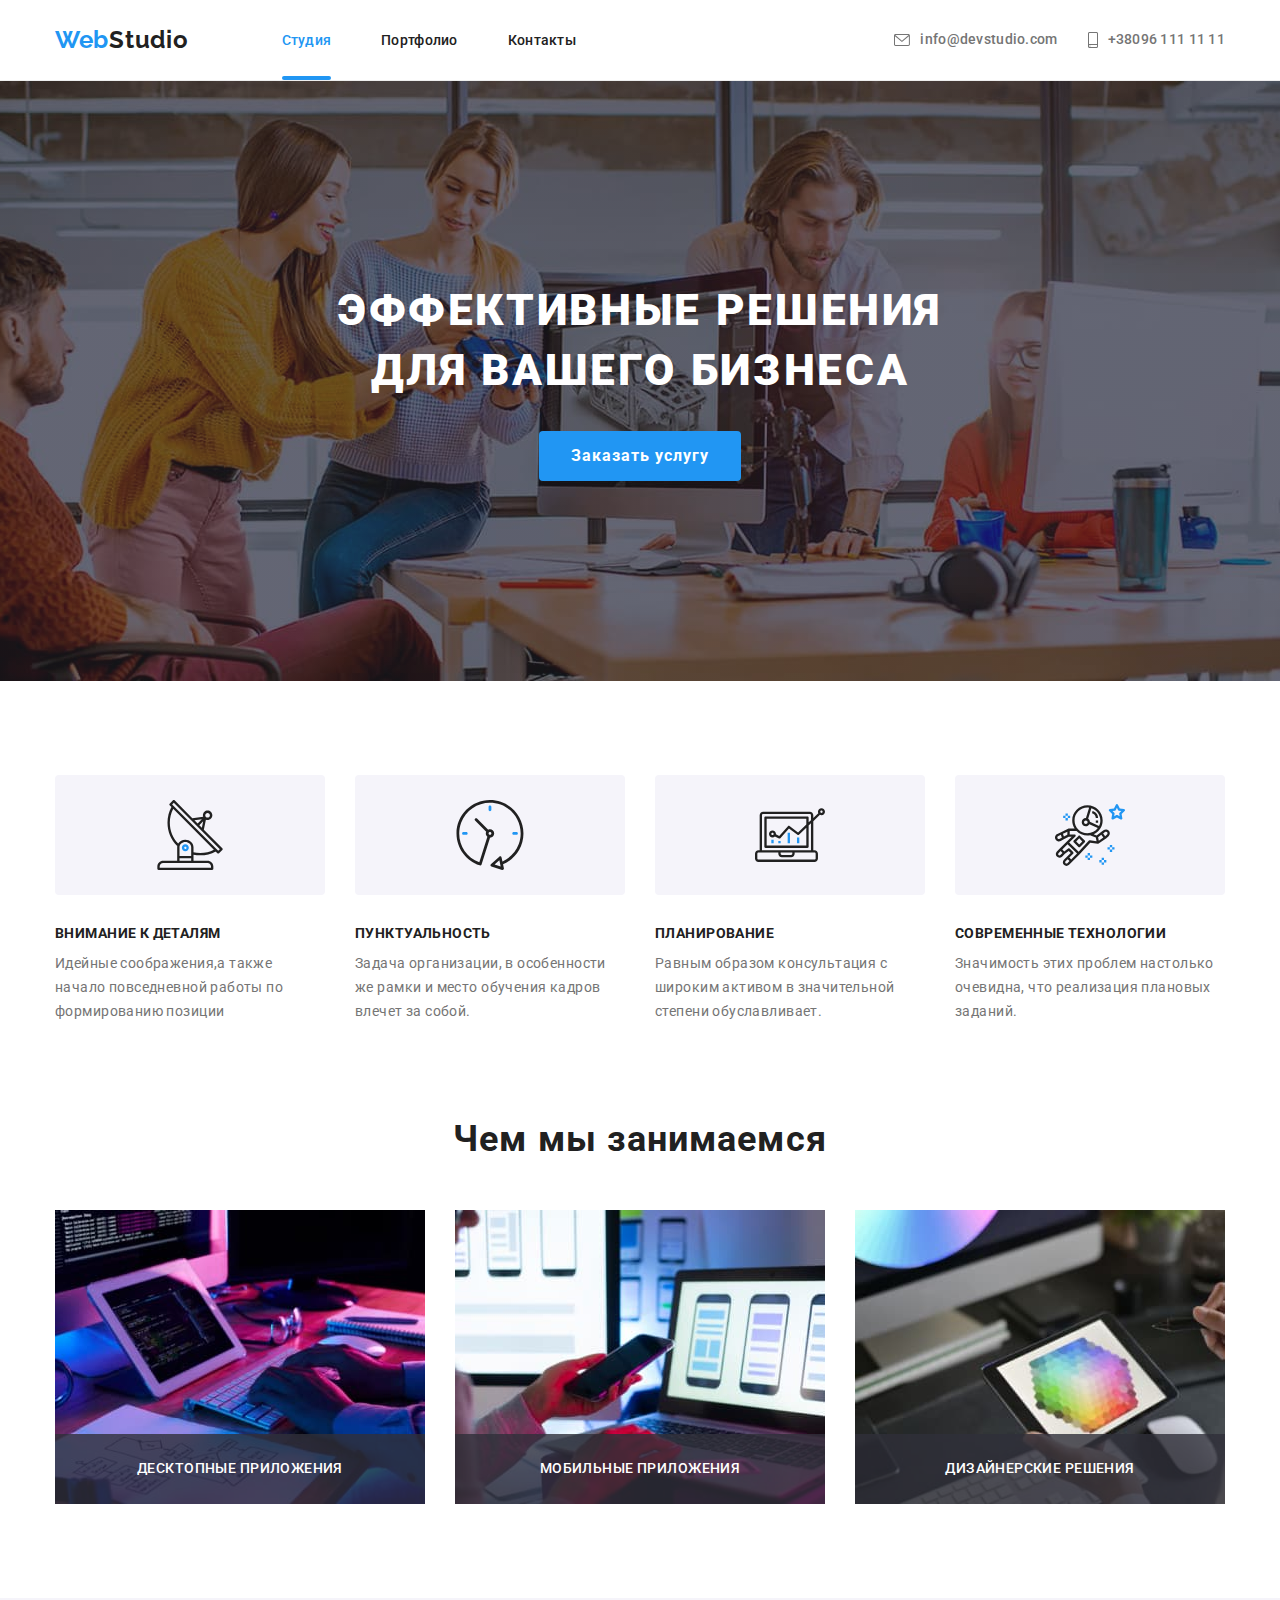
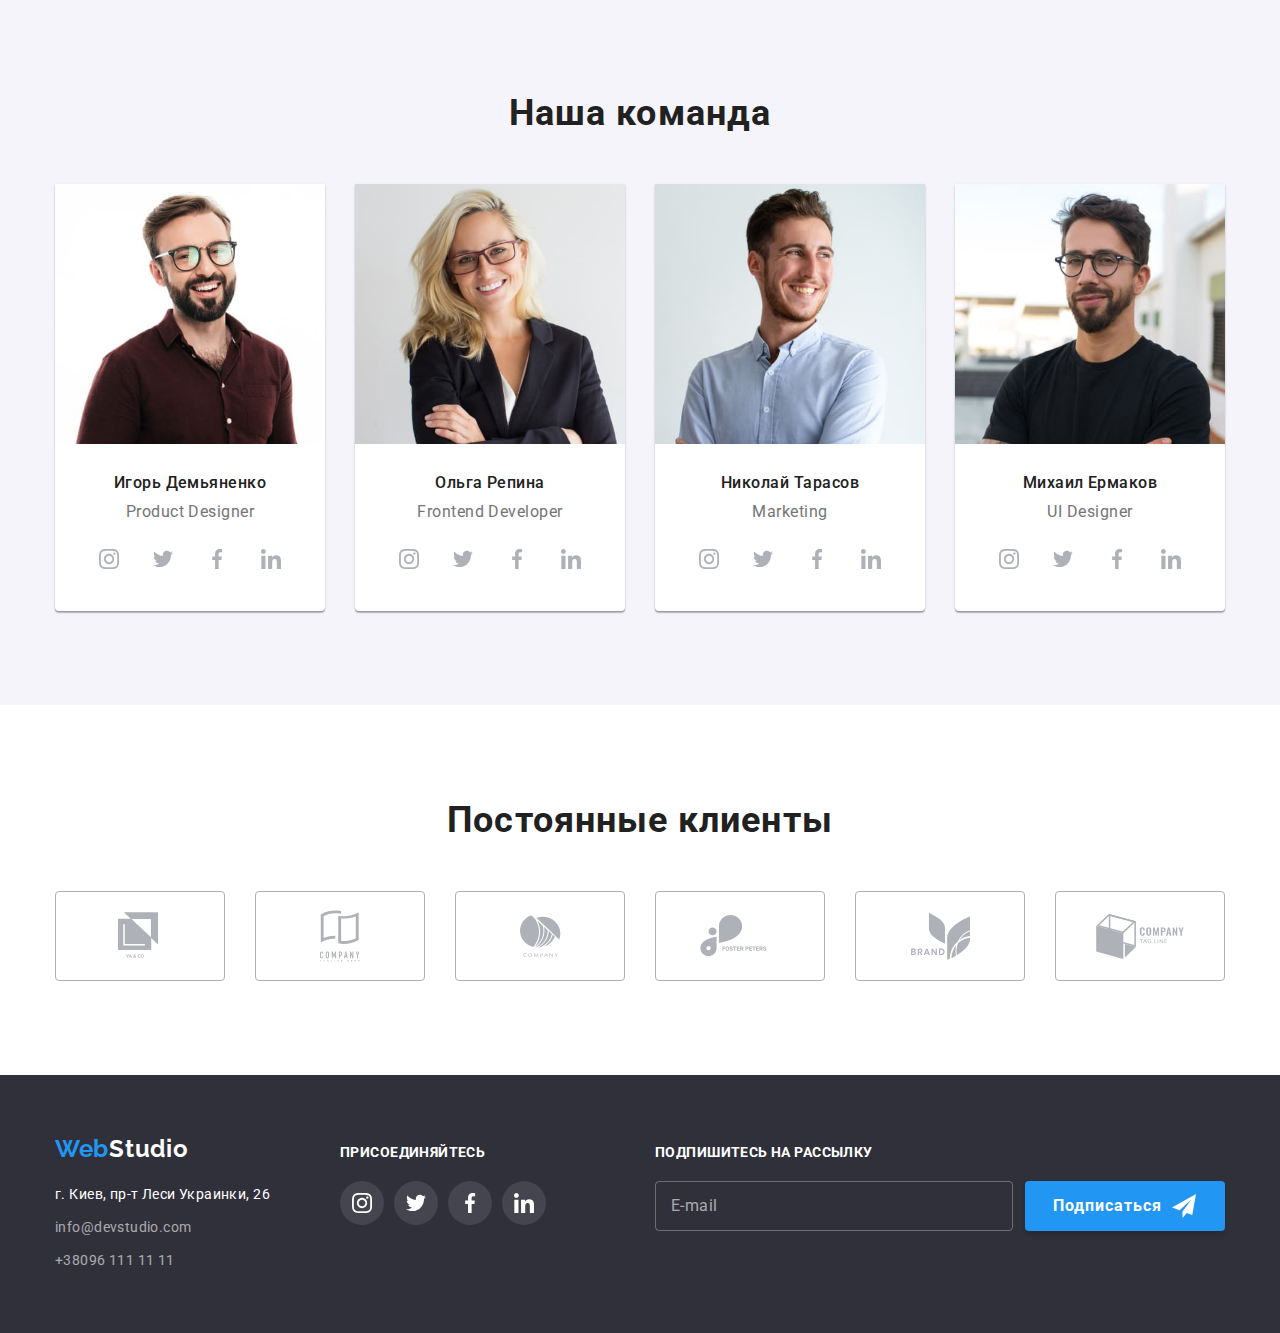
==== commit 4fdae16d: "15 save" ====
--- a/index.html
+++ b/index.html
@@ -509,28 +509,31 @@
                     </li>
                 </ul>
             </nav>
-            <ul class="options-contacts">
-                <li class="options-contacts__item">
-                    <a href="tel:+380961111111" class="options-contacts__link options-contacts__link--tel">+38 096 111 11 11</a>
-                </li>
-                <li class="mobile-contacts__item">
-                    <a href="mailto:info@devstudio.com" class="options-contacts__link options-contacts__link--email">info@devstudio.com</a>
-                </li>
-            </ul>
-            <ul class="options-network">
-                <li class="options-network__item">
-                    <a href="https://instagram.com/" class="options-network__link">Instagram</a>
-                </li>
-                <li class="options-network__item">
-                    <a href="https://twitter.com/" class="options-network__link">Twitter</a>
-                </li>
-                <li class="options-network__item">
-                    <a href="https://facebook.com/" class="options-network__link">Facebook</a>
-                </li>
-                <li class="options-network__item">
-                    <a href="https://linkedin.com/" class="options-network__link">LinkedIn</a>
-                </li>
-            </ul>
+            <div class="contacts-container">
+                <ul class="options-contacts">
+                    <li class="options-contacts__item">
+                        <a href="tel:+380961111111" class="options-contacts__link options-contacts__link--tel">+38 096 111 11 11</a>
+                    </li>
+                    <li class="mobile-contacts__item">
+                        <a href="mailto:info@devstudio.com" class="options-contacts__link options-contacts__link--email">info@devstudio.com</a>
+                    </li>
+                </ul>
+                <ul class="options-network">
+                    <li class="options-network__item">
+                        <a href="https://instagram.com/" class="options-network__link">Instagram</a>
+                    </li>
+
+                    <li class="options-network__item">
+                        <a href="https://twitter.com/" class="options-network__link">Twitter</a>
+                    </li>
+                    <li class="options-network__item">
+                        <a href="https://facebook.com/" class="options-network__link">Facebook</a>
+                    </li>
+                    <li class="options-network__item">
+                        <a href="https://linkedin.com/" class="options-network__link">LinkedIn</a>
+                    </li>
+                </ul>
+            </div>
         </div>
 
         <script src="./js/modal.js"></script>
--- a/css/main.min.css
+++ b/css/main.min.css
@@ -1,2 +1,2 @@
-/*! modern-normalize v1.0.0 | MIT License | https://github.com/sindresorhus/modern-normalize */*{margin:0;padding:0}*,*::before,*::after{-webkit-box-sizing:border-box;box-sizing:border-box}:root{-moz-tab-size:4;-o-tab-size:4;tab-size:4}html{line-height:1.15;-webkit-text-size-adjust:100%}body{margin:0;padding:0}body{font-family:system-ui,-apple-system,"Segoe UI",Roboto,Helvetica,Arial,sans-serif,"Apple Color Emoji","Segoe UI Emoji"}hr{height:0;color:inherit}abbr[title]{-webkit-text-decoration:underline dotted;text-decoration:underline dotted}b,strong{font-weight:bolder}code,kbd,samp,pre{font-family:ui-monospace, SFMono-Regular, Consolas, "Liberation Mono", Menlo, monospace}small{font-size:80%}sub,sup{font-size:75%;line-height:0;position:relative;vertical-align:baseline}sub{bottom:-0.25em}sup{top:-0.5em}table{text-indent:0;border-color:inherit}button,input,optgroup,select,textarea{font-family:inherit;font-size:100%;line-height:1.15;margin:0}address{font-style:normal}ul{list-style:none}button,select{text-transform:none}button,[type="button"],[type="reset"],[type="submit"]{-webkit-appearance:button}::-moz-focus-inner{border-style:none;padding:0}:-moz-focusring{outline:1px dotted ButtonText}:-moz-ui-invalid{box-shadow:none}legend{padding:0}progress{vertical-align:baseline}::-webkit-inner-spin-button,::-webkit-outer-spin-button{height:auto}[type="search"]{-webkit-appearance:textfield;outline-offset:-2px}::-webkit-search-decoration{-webkit-appearance:none}::-webkit-file-upload-button{-webkit-appearance:button;font:inherit}summary{display:list-item}:root{--white-text: rgba(255, 255, 255, 1);--black-text: rgba(33, 33, 33, 1);--grey-text: rgba(117, 117, 117, 1);--white-text-op60: rgba(255, 255, 255, 0.6);--blue-text: rgba(33, 150, 243, 1);--hero-background: rgba(47, 48, 58, 1);--team-background: rgba(245, 244, 250, 1);--hero-shadow: rgba(47, 48, 58, 0.4);--footer-bg-items: rgba(255, 255, 255, 0.1)}a{text-decoration:none}body{font-family:'Roboto', sans-serif}img{display:block;max-width:100%;height:auto}.container{padding:0 15px;margin:0 auto;min-width:320px;max-width:480px}@media screen and (min-width: 768px){.container{max-width:768px}}@media screen and (min-width: 1200px){.container{max-width:1200px}}img{display:block;max-width:100%;height:auto}.section__header{color:var(--black-text);font-weight:700;font-size:36px;line-height:1.17;letter-spacing:0.03em;text-align:center}.portfolio{background-color:white;padding-top:60px;padding-bottom:60px}@media screen and (min-width: 1200px){.portfolio{padding-top:94px;padding-bottom:94px}}.logo{font-family:'Raleway', sans-serif;font-weight:700;font-size:24px;line-height:1.17;letter-spacing:0.03em}.logo__studio--blue{color:var(--blue-text)}.header{background-color:white;border-bottom:1px solid #eeeeee}.header__container{position:relative;display:-webkit-box;display:-ms-flexbox;display:flex;-webkit-box-align:center;-ms-flex-align:center;align-items:center}.menu__link,.contacts-head__link,.logo{color:var(--black-text)}.header__nav{display:-webkit-box;display:-ms-flexbox;display:flex;-webkit-box-align:center;-ms-flex-align:center;align-items:center}@media screen and (max-width: 767px){.header__nav{-webkit-box-pack:justify;-ms-flex-pack:justify;justify-content:space-between;width:100%}}.header__logo{padding:16px 0}.menu,.contacts-head{display:-webkit-box;display:-ms-flexbox;display:flex;-webkit-box-align:center;-ms-flex-align:center;align-items:center}@media screen and (max-width: 767px){.menu,.contacts-head{display:none}}.icon-menu{display:-webkit-box;display:-ms-flexbox;display:flex;-webkit-box-align:center;-ms-flex-align:center;align-items:center;margin-left:auto;margin-top:10px;margin-bottom:10px;cursor:pointer}.icon-menu:hover,.icon-menu:focus{fill:var(--blue-text)}@media screen and (min-width: 768px){.icon-menu{display:none}}@media screen and (min-width: 768px){.menu{display:-webkit-box;display:-ms-flexbox;display:flex;margin-left:88px}}@media screen and (min-width: 1200px){.menu{margin-left:93px}}.menu__item:not(:first-child){margin-left:50px}.menu__link--current,.menu__link{display:block;padding-top:32px;padding-bottom:32px;-webkit-transition:color 250ms cubic-bezier(0.4, 0, 0.2, 1),fill 250ms cubic-bezier(0.4, 0, 0.2, 1);transition:color 250ms cubic-bezier(0.4, 0, 0.2, 1),fill 250ms cubic-bezier(0.4, 0, 0.2, 1)}.menu__link{font-weight:500;font-size:14px;line-height:1.17;letter-spacing:0.02em}.menu__link--current,.menu__link:hover,.menu__link:focus{color:var(--blue-text)}.menu__link--current{position:relative}.menu__link--current::after{position:absolute;display:block;content:'';width:100%;height:4px;background-color:var(--blue-text);border-radius:2px;bottom:0}.contacts-head{margin-left:auto}@media screen and (max-width: 480px){.contacts-head{display:none}}@media screen and (min-width: 768px){.contacts-head{display:list-item}}@media screen and (min-width: 1200px){.contacts-head{display:-webkit-box;display:-ms-flexbox;display:flex}}@media screen and (max-width: 1199px){.contacts-head__item:not(:last-child){margin-bottom:10px}}@media screen and (min-width: 1200px){.contacts-head__item:not(:last-child){margin-right:30px}}@media screen and (max-width: 1199px){.contacts-head__mail-icon{width:14px;height:10px}}@media screen and (max-width: 1199px){.contacts-head__phone-icon{width:10px;height:14px}}.contacts-head__link{display:-webkit-box;display:-ms-flexbox;display:flex;-webkit-box-align:center;-ms-flex-align:center;align-items:center;color:var(--grey-text);font-family:'Roboto', sans-serif;font-weight:500;font-size:12px;line-height:1.16;letter-spacing:0.02em;-webkit-transition:color 250ms cubic-bezier(0.4, 0, 0.2, 1),fill 250ms cubic-bezier(0.4, 0, 0.2, 1);transition:color 250ms cubic-bezier(0.4, 0, 0.2, 1),fill 250ms cubic-bezier(0.4, 0, 0.2, 1)}.contacts-head__link:hover,.contacts-head__link:focus{color:var(--blue-text);fill:var(--blue-text)}@media screen and (min-width: 1200px){.contacts-head__link{padding-top:32px;padding-bottom:32px;font-size:14px;font-weight:500;line-height:1.14}}.contacts-head__mail-icon,.contacts-head__phone-icon{margin-right:10px;fill:currentColor}.header__button{background-color:transparent;border:none;outline:none}.footer{background-color:var(--hero-background);padding-top:60px;padding-bottom:60px}@media screen and (min-width: 768px) and (max-width: 1199px){.footer{padding:70px 0 50px}}@media screen and (min-width: 768px) and (max-width: 1199px){.footer__container{padding:0 74px 0 61px}}@media screen and (min-width: 1200px){.footer__container{display:-webkit-box;display:-ms-flexbox;display:flex;-webkit-box-align:baseline;-ms-flex-align:baseline;align-items:baseline;-webkit-box-pack:justify;-ms-flex-pack:justify;justify-content:space-between}}.footer__wrapp{display:-webkit-box;display:-ms-flexbox;display:flex;-webkit-box-orient:vertical;-webkit-box-direction:normal;-ms-flex-direction:column;flex-direction:column;-webkit-box-align:center;-ms-flex-align:center;align-items:center}@media screen and (min-width: 768px){.footer__wrapp{-webkit-box-orient:horizontal;-webkit-box-direction:normal;-ms-flex-direction:row;flex-direction:row;-webkit-box-pack:justify;-ms-flex-pack:justify;justify-content:space-between;margin-bottom:60px;-webkit-box-align:start;-ms-flex-align:start;align-items:flex-start}}@media screen and (min-width: 1200px){.footer__wrapp{-webkit-box-align:baseline;-ms-flex-align:baseline;align-items:baseline;margin-bottom:0}}@media screen and (max-width: 1199px){.footer__main{display:-webkit-box;display:-ms-flexbox;display:flex;-webkit-box-orient:vertical;-webkit-box-direction:normal;-ms-flex-direction:column;flex-direction:column;-webkit-box-align:center;-ms-flex-align:center;align-items:center}}.footer a{color:var(--white-text)}.adress__text{color:var(--white-text);font-weight:400;font-size:14px;line-height:1.71;letter-spacing:0.03em;margin-top:20px}.address__list a{color:var(--white-text-op60);font-family:'Roboto', sans-serif;font-weight:400;font-size:14px;line-height:1.71;letter-spacing:0.03em}.address__list a:hover,.address__list a:focus{color:var(--blue-text)}.address__list li{padding-top:8px;text-align:center}@media screen and (min-width: 1200px){.address__list li{padding-top:9px;text-align:start}}.follow-us{margin-top:60px}@media screen and (min-width: 767px){.follow-us{margin-top:0}}@media screen and (max-width: 1199px){.follow-us{display:-webkit-box;display:-ms-flexbox;display:flex;-webkit-box-orient:vertical;-webkit-box-direction:normal;-ms-flex-direction:column;flex-direction:column;-webkit-box-align:center;-ms-flex-align:center;align-items:center}}@media screen and (min-width: 1200px){.follow-us{margin-left:70px}}.follow-us__list{display:-webkit-box;display:-ms-flexbox;display:flex}.follow-us__title,.sign-us__title{font-family:'Roboto', sans-serif;font-weight:700;font-size:14px;line-height:1.17;letter-spacing:0.03em;color:var(--white-text);text-transform:uppercase;margin-bottom:20px}.follow-us__item:not(:last-child){margin-right:10px}.follow-us__link{display:-webkit-box;display:-ms-flexbox;display:flex;-webkit-box-pack:center;-ms-flex-pack:center;justify-content:center;-webkit-box-align:center;-ms-flex-align:center;align-items:center;width:44px;height:44px;color:var(--white-text);border-radius:50%;background-color:var(--footer-bg-items);-webkit-transition:background-color 250ms cubic-bezier(0.4, 0, 0.2, 1);transition:background-color 250ms cubic-bezier(0.4, 0, 0.2, 1)}.follow-us__link:hover,.follow-us__link:focus{background-color:var(--blue-text)}.follow-us__svg{fill:currentColor}.address__link{color:var(--white-text-op60);-webkit-transition:color 250ms cubic-bezier(0.4, 0, 0.2, 1);transition:color 250ms cubic-bezier(0.4, 0, 0.2, 1)}.sign-us{display:-webkit-box;display:-ms-flexbox;display:flex;-webkit-box-orient:vertical;-webkit-box-direction:normal;-ms-flex-direction:column;flex-direction:column;-webkit-box-align:center;-ms-flex-align:center;align-items:center;margin-top:60px}@media screen and (min-width: 1200px){.sign-us{margin-top:0;margin-left:93px;-webkit-box-align:baseline;-ms-flex-align:baseline;align-items:baseline}}.sign-us__form{display:-webkit-box;display:-ms-flexbox;display:flex;-webkit-box-orient:vertical;-webkit-box-direction:normal;-ms-flex-direction:column;flex-direction:column;-webkit-box-align:center;-ms-flex-align:center;align-items:center;width:100%}@media screen and (min-width: 1200px){.sign-us__form{-webkit-box-orient:horizontal;-webkit-box-direction:normal;-ms-flex-direction:row;flex-direction:row;-webkit-box-align:center;-ms-flex-align:center;align-items:center}}.sign-us__input{width:100%;height:50px;padding:16px 15px;font-size:16px;line-height:1.25;letter-spacing:0.03em;color:var(--white-text);border-radius:4px;border:1px solid rgba(255,255,255,0.3);background-color:transparent;-webkit-transition:border-color 250ms cubic-bezier(0.4, 0, 0.2, 1);transition:border-color 250ms cubic-bezier(0.4, 0, 0.2, 1)}.sign-us__input::-webkit-input-placeholder{color:var(--white-text-op60)}.sign-us__input:-ms-input-placeholder{color:var(--white-text-op60)}.sign-us__input::-ms-input-placeholder{color:var(--white-text-op60)}.sign-us__input::placeholder{color:var(--white-text-op60)}.sign-us__input:focus{outline:none;border-color:var(--blue-text)}@media screen and (min-width: 768px){.sign-us__input{width:450px}}@media screen and (min-width: 1200px){.sign-us__input{width:358px}}.sign-us__button{display:-webkit-box;display:-ms-flexbox;display:flex;width:200px;-webkit-box-align:center;-ms-flex-align:center;align-items:center;padding:10px 28px;font-weight:700;font-size:16px;line-height:1.88;letter-spacing:0.06em;color:var(--white-text);border-radius:4px;background-color:var(--blue-text);-webkit-box-shadow:0px 4px 4px rgba(0,0,0,0.15);box-shadow:0px 4px 4px rgba(0,0,0,0.15);border:none;cursor:pointer;margin-top:20px}@media screen and (min-width: 1200px){.sign-us__button{margin-top:0;margin-left:12px}}.sign-us__svg{margin-left:10px}.options-menu{position:fixed;left:0;top:0;background-color:white;-webkit-transform:translateX(100%);transform:translateX(100%);width:100vw;-webkit-transition:-webkit-transform 250ms cubic-bezier(0.4, 0, 0.2, 1);transition:-webkit-transform 250ms cubic-bezier(0.4, 0, 0.2, 1);transition:transform 250ms cubic-bezier(0.4, 0, 0.2, 1);transition:transform 250ms cubic-bezier(0.4, 0, 0.2, 1), -webkit-transform 250ms cubic-bezier(0.4, 0, 0.2, 1)}@media screen and (min-width: 768px){.options-menu{display:none}}.is-open{-webkit-transform:translateX(0);transform:translateX(0)}.hero{background-color:var(--hero-background);background-repeat:no-repeat;background-size:cover;background-position:center;height:400px;margin-left:auto;margin-right:auto;color:var(--white-text);text-align:center;padding-top:118px;padding-bottom:118px}@media screen and (min-width: 1200px){.hero{height:600px;padding-top:200px;padding-bottom:200px}}.hero__title{text-transform:uppercase;font-weight:900;font-size:26px;line-height:1.61;letter-spacing:0.06em}@media screen and (min-width: 1200px){.hero__title{font-size:44px;line-height:1.36}}.hero__button{border:var(--blue-text);background:var(--blue-text);color:var(--white-text);font-family:'Roboto', sans-serif;font-weight:700;font-size:16px;line-height:1.87;letter-spacing:0.06em;margin-top:30px;padding:10px 32px;border-radius:4px;cursor:pointer}.order__backdrop{position:fixed;top:0;left:0;z-index:auto;width:100%;height:100%;background-color:rgba(0,0,0,0.2);opacity:1;-webkit-transition:opacity 250ms cubic-bezier(0.4, 0, 0.2, 1),visibility 250ms cubic-bezier(0.4, 0, 0.2, 1);transition:opacity 250ms cubic-bezier(0.4, 0, 0.2, 1),visibility 250ms cubic-bezier(0.4, 0, 0.2, 1)}.order__modal{position:absolute;z-index:auto;top:50%;left:50%;-webkit-transform:translate(-50%, -50%) scale(1);transform:translate(-50%, -50%) scale(1);background-color:var(--white-text);width:528px;border-radius:4px;padding:40px;-webkit-box-shadow:0px 1px 3px rgba(0,0,0,0.12),0px 1px 1px rgba(0,0,0,0.14),0px 2px 1px rgba(0,0,0,0.2);box-shadow:0px 1px 3px rgba(0,0,0,0.12),0px 1px 1px rgba(0,0,0,0.14),0px 2px 1px rgba(0,0,0,0.2);-webkit-transition:-webkit-transform 250ms cubic-bezier(0.4, 0, 0.2, 1);transition:-webkit-transform 250ms cubic-bezier(0.4, 0, 0.2, 1);transition:transform 250ms cubic-bezier(0.4, 0, 0.2, 1);transition:transform 250ms cubic-bezier(0.4, 0, 0.2, 1), -webkit-transform 250ms cubic-bezier(0.4, 0, 0.2, 1)}@media screen and (min-width: 1200px){.order__modal{min-height:581px}}@media screen and (max-width: 1199px){.order__modal{width:450px;min-height:609px}}@media screen and (max-width: 479px){.order__modal{width:calc(100% - 30px)}}.is-hidden .order__modal{-webkit-transform:translate(-50%, -50%) scale(0.9);transform:translate(-50%, -50%) scale(0.9)}.is-hidden{opacity:0;visibility:hidden;pointer-events:none}.order__close-button{display:-webkit-box;display:-ms-flexbox;display:flex;-webkit-box-pack:center;-ms-flex-pack:center;justify-content:center;-webkit-box-align:center;-ms-flex-align:center;align-items:center;position:absolute;top:8px;right:8px;width:30px;height:30px;border-radius:50%;border:1px solid rgba(0,0,0,0.1);background-color:var(--white-text);cursor:pointer}.order__close-button:hover .order__close-svg,.order__close-button:focus .order__close-svg{fill:var(--blue-text)}.order__close-button:active{outline:none}.order__close-svg{-webkit-transition:fill 250ms cubic-bezier(0.4, 0, 0.2, 1);transition:fill 250ms cubic-bezier(0.4, 0, 0.2, 1)}.order__form{display:-webkit-box;display:-ms-flexbox;display:flex;-webkit-box-orient:vertical;-webkit-box-direction:normal;-ms-flex-direction:column;flex-direction:column;margin-top:28px}.order__text{font-family:'Roboto', sans-serif;font-weight:700;font-size:20px;line-height:1.5;letter-spacing:0.03em;text-align:center}@media screen and (min-width: 1200px){.order__text{line-height:1.17}}.form__label{position:relative;display:block;margin-bottom:28px}.form__label--text{position:relative;display:block;margin-bottom:20px}.form__name{position:absolute;top:-18px;font-family:'Roboto', sans-serif;font-weight:400;font-size:12px;line-height:1.17;letter-spacing:0.01em;color:var(--grey-text)}.form__input{position:relative;display:block;width:100%;height:40px;border:1px solid rgba(33,33,33,0.2);border-radius:4px;padding:11px 12px 11px 42px}.form__input:focus{outline:none;border-color:var(--blue-text)}.form__input:focus ~ .form__svg{fill:var(--blue-text)}.form__textarea{display:block;resize:none;width:100%;min-height:120px;border:1px solid rgba(33,33,33,0.2);border-radius:4px;padding:12px 16px}.form__textarea::-webkit-input-placeholder{font-family:'Roboto', sans-serif;font-weight:400;font-size:14px;line-height:1.17;letter-spacing:0.01em;color:rgba(117,117,117,0.5)}.form__textarea:-ms-input-placeholder{font-family:'Roboto', sans-serif;font-weight:400;font-size:14px;line-height:1.17;letter-spacing:0.01em;color:rgba(117,117,117,0.5)}.form__textarea::-ms-input-placeholder{font-family:'Roboto', sans-serif;font-weight:400;font-size:14px;line-height:1.17;letter-spacing:0.01em;color:rgba(117,117,117,0.5)}.form__textarea::placeholder{font-family:'Roboto', sans-serif;font-weight:400;font-size:14px;line-height:1.17;letter-spacing:0.01em;color:rgba(117,117,117,0.5)}.form__textarea:focus{outline:none;border-color:var(--blue-text)}.form__svg{position:absolute;bottom:11px;left:12px}.agreement__text{-webkit-box-align:center;-ms-flex-align:center;align-items:center;font-family:'Roboto', sans-serif;font-weight:400;font-size:12px;line-height:1.17;letter-spacing:0.03em;color:#757575;cursor:pointer}.agreement__text::before{margin-right:8px;content:'';display:inline-block;width:16px;height:15px;background-image:url(../images/icon-uncheck.svg);background-size:cover;border-radius:2px}@media screen and (min-width: 480px){.agreement__text{display:-webkit-box;display:-ms-flexbox;display:flex}}@media screen and (min-width: 1200px){.agreement__text{font-size:14px;line-height:1.71}}.agreement__link{color:var(--blue-text);text-decoration:underline}.agreement__check{position:absolute;width:1px;height:1px;margin:-1px;border:0;padding:0;white-space:nowrap;-webkit-clip-path:inset(100%);clip-path:inset(100%);clip:rect(0 0 0 0);overflow:hidden}.agreement__check:checked+.agreement__text::before{background-color:var(--blue-text);background-image:url(../images/icon-check.svg);background-size:cover;border-radius:2px}@media screen and (min-width: 1200px){.agreement{display:-webkit-box;display:-ms-flexbox;display:flex;-webkit-box-pack:center;-ms-flex-pack:center;justify-content:center}}.form__button{display:block;margin:0 auto;width:200px;height:50px;border:var(--blue-text);background:var(--blue-text);color:var(--white-text);font-family:'Roboto', sans-serif;font-weight:700;font-size:16px;line-height:1.87;letter-spacing:0.06em;margin-top:30px;padding:10px 55px;border-radius:4px;-webkit-box-shadow:0px 4px 4px rgba(0,0,0,0.15);box-shadow:0px 4px 4px rgba(0,0,0,0.15);cursor:pointer}.section--advantages{background-color:white;padding-top:60px;padding-bottom:60px}@media screen and (min-width: 1200px){.section--advantages{padding-top:94px;padding-bottom:94px}}@media screen and (max-width: 767px){.advantages-list__item:not(:last-child){margin-bottom:30px}}.advantages-list__item{width:100%}@media screen and (min-width: 768px){.advantages-list{display:-webkit-box;display:-ms-flexbox;display:flex;-ms-flex-wrap:wrap;flex-wrap:wrap;margin-top:-30px;margin-left:-30px}}@media screen and (min-width: 768px){.advantages-list__item{-ms-flex-preferred-size:calc(100% / 2 - 30px);flex-basis:calc(100% / 2 - 30px);margin-top:30px;margin-left:30px}}@media screen and (min-width: 1200px){.advantages-list__item{-ms-flex-preferred-size:calc(100% / 4 - 30px);flex-basis:calc(100% / 4 - 30px)}}.advantages-list__icons{margin-bottom:30px;display:-webkit-box;display:-ms-flexbox;display:flex;-webkit-box-pack:center;-ms-flex-pack:center;justify-content:center;-webkit-box-align:center;-ms-flex-align:center;align-items:center;width:100%;height:120px;border-radius:4px;background-color:#f5f4fa}.advantages-list__title{color:var(--black-text);font-weight:700;font-size:14px;line-height:1.17;letter-spacing:0.03em;text-transform:uppercase;margin-bottom:10px;text-align:center}.advantages-list__text{color:var(--grey-text);font-weight:400;font-size:14px;line-height:1.71;letter-spacing:0.03em}.section--we-doing{background-color:white;padding-top:0;padding-bottom:94px}@media screen and (max-width: 1199px){.section--we-doing{display:none}}.we-doing__list{display:-webkit-box;display:-ms-flexbox;display:flex}.we-doing__list .we-doing__item{-ms-flex-preferred-size:calc(100% / 3);flex-basis:calc(100% / 3);margin-top:50px}.we-doing__item:not(:last-child){margin-right:30px}.we-doing__thumb{position:relative;height:294px}.we-doing__list{width:100%;height:100%;-o-object-fit:cover;object-fit:cover}.we-doing__text{position:absolute;bottom:0;width:100%;font-weight:500;font-size:14px;line-height:1.14;letter-spacing:0.03em;text-transform:uppercase;text-align:center;padding-top:27px;padding-bottom:27px;color:var(--white-text);background-color:rgba(47,48,58,0.8)}.section--team{background-color:var(--team-background);padding-top:60px;padding-bottom:60px}@media screen and (min-width: 1200px){.section--team{padding-top:94px;padding-bottom:94px}}.section__header--team{color:var(--black-text);font-weight:700;font-size:28px;line-height:1.17;letter-spacing:0.03em;text-align:center;margin-bottom:30px}@media screen and (min-width: 1200px){.section__header--team{font-size:36px;margin-bottom:50px}}.team-list__thumb{max-height:460px}@media screen and (min-width: 768px){.team-list__thumb{height:374px}}@media screen and (min-width: 1200px){.team-list__thumb{height:260px}}@media screen and (min-width: 768px){.team-list{margin-top:-30px;margin-left:-30px;display:-webkit-box;display:-ms-flexbox;display:flex;-ms-flex-wrap:wrap;flex-wrap:wrap}}.team-list__images{width:100%;height:auto;-o-object-fit:cover;object-fit:cover}.team-list__items{margin-top:30px}@media screen and (min-width: 768px){.team-list__items{margin-top:30px;margin-left:30px}}@media screen and (min-width: 768px) and (max-width: 1199px){.team-list__items{-ms-flex-preferred-size:calc(100% / 2 - 30px);flex-basis:calc(100% / 2 - 30px)}}@media screen and (min-width: 1200px){.team-list__items{-ms-flex-preferred-size:calc(100% / 4 - 30px);flex-basis:calc(100% / 4 - 30px)}}.team-list__names{color:var(--black-text);font-weight:500;font-size:16px;line-height:1.17;letter-spacing:0.03em;text-align:center;margin-top:30px;margin-bottom:10px}.team-list__profession{color:var(--grey-text);font-weight:400;font-size:16px;line-height:1.17;letter-spacing:0.03em;text-align:center}.team-list__cards{background-color:var(--white-text);padding-bottom:30px;border-bottom-left-radius:4px;border-bottom-right-radius:4px;-webkit-box-shadow:0px 1px 3px rgba(0,0,0,0.12),0px 1px 1px rgba(0,0,0,0.14),0px 2px 1px rgba(0,0,0,0.2);box-shadow:0px 1px 3px rgba(0,0,0,0.12),0px 1px 1px rgba(0,0,0,0.14),0px 2px 1px rgba(0,0,0,0.2)}.team-contacts{display:-webkit-box;display:-ms-flexbox;display:flex;-webkit-box-pack:center;-ms-flex-pack:center;justify-content:center;-webkit-box-align:center;-ms-flex-align:center;align-items:center;margin-top:16px}.team-contacts__item:not(:last-child){margin-right:10px}.team-contacts__link{display:-webkit-box;display:-ms-flexbox;display:flex;-webkit-box-pack:center;-ms-flex-pack:center;justify-content:center;-webkit-box-align:center;-ms-flex-align:center;align-items:center;width:44px;height:44px;color:#afb1b8;border-radius:50%;-webkit-transition:background-color 250ms cubic-bezier(0.4, 0, 0.2, 1);transition:background-color 250ms cubic-bezier(0.4, 0, 0.2, 1)}.team-contacts__link:hover,.team-contacts__link:focus{background-color:var(--blue-text);color:var(--white-text)}.team-contacts__svg{fill:currentColor}.section--clients{text-align:center;background-color:white;padding-top:60px;padding-bottom:60px}@media screen and (min-width: 1200px){.section--clients{padding-top:94px;padding-bottom:94px}}.section__header--clients{color:var(--black-text);font-weight:700;font-size:28px;line-height:1.17;letter-spacing:0.03em;text-align:center;margin-bottom:30px}@media screen and (min-width: 1200px){.section__header--clients{font-size:36px;margin-bottom:50px}}.clients-list{display:-webkit-box;display:-ms-flexbox;display:flex;-ms-flex-wrap:wrap;flex-wrap:wrap;-webkit-box-pack:center;-ms-flex-pack:center;justify-content:center;margin-left:-30px;margin-top:-30px}.clients-list__item{margin-top:30px;margin-left:30px}.clients-list__link{display:-webkit-box;display:-ms-flexbox;display:flex;-webkit-box-pack:center;-ms-flex-pack:center;justify-content:center;-webkit-box-align:center;-ms-flex-align:center;align-items:center;width:210px;height:90px;color:#afb1b8;border-radius:4px;border:1px solid #afb1b8;-webkit-transition:color 250ms cubic-bezier(0.4, 0, 0.2, 1),fill 250ms cubic-bezier(0.4, 0, 0.2, 1);transition:color 250ms cubic-bezier(0.4, 0, 0.2, 1),fill 250ms cubic-bezier(0.4, 0, 0.2, 1)}.clients-list__link:hover,.clients-list__link:focus{color:var(--blue-text);border:1px solid var(--blue-text)}@media screen and (min-width: 768px) and (max-width: 1199px){.clients-list__link{width:226px}}@media screen and (min-width: 1200px){.clients-list__link{width:170px}}.clients-list__svg{fill:currentColor}.portfolio-list{display:-webkit-box;display:-ms-flexbox;display:flex;-ms-flex-wrap:wrap;flex-wrap:wrap;margin-bottom:40px;margin-top:-15px;margin-left:-8px}@media screen and (min-width: 768px){.portfolio-list{margin-bottom:30px;-webkit-box-pack:center;-ms-flex-pack:center;justify-content:center}}@media screen and (min-width: 1200px){.portfolio-list{margin-bottom:50px}}.portfolio-list__item{margin-top:15px;margin-right:8px}.portfolio-list__button{padding:6px 22px;border-radius:4px;border:var(--team-background);background:var(--team-background);color:var(--black-text);font-family:'Roboto', sans-serif;font-weight:500;font-size:16px;line-height:1.62;letter-spacing:0.03em;cursor:pointer;-webkit-transition:background-color 250ms cubic-bezier(0.4, 0, 0.2, 1);transition:background-color 250ms cubic-bezier(0.4, 0, 0.2, 1)}.portfolio-list__button:hover,.portfolio-list__button:focus{color:var(--white-text);background-color:var(--blue-text);-webkit-box-shadow:0px 3px 1px rgba(0,0,0,0.1),0px 1px 2px rgba(0,0,0,0.08),0px 2px 2px rgba(0,0,0,0.12);box-shadow:0px 3px 1px rgba(0,0,0,0.1),0px 1px 2px rgba(0,0,0,0.08),0px 2px 2px rgba(0,0,0,0.12)}@media screen and (min-width: 768px){.card-set{display:-webkit-box;display:-ms-flexbox;display:flex;-ms-flex-wrap:wrap;flex-wrap:wrap;margin-left:-30px;margin-top:-30px}}@media screen and (max-width: 767px){.card-set__item{width:100%}}@media screen and (min-width: 768px){.card-set__item{-ms-flex-preferred-size:calc(100% / 2 - 30px);flex-basis:calc(100% / 2 - 30px);margin-left:30px;margin-top:30px}}@media screen and (min-width: 1200px){.card-set__item{-ms-flex-preferred-size:calc(100% / 3 - 30px);flex-basis:calc(100% / 3 - 30px);margin-left:30px;margin-top:30px}}@media screen and (max-width: 767px){.card-set__item:not(:last-child){margin-bottom:30px}}.card-set__link{display:-webkit-box;display:-ms-flexbox;display:flex;-webkit-box-orient:vertical;-webkit-box-direction:normal;-ms-flex-direction:column;flex-direction:column;height:100%}.card-set__image{width:100%}.card-set__content{-webkit-box-flex:1;-ms-flex-positive:1;flex-grow:1;border-bottom:1px solid #eeeeee;border-right:1px solid #eeeeee;border-left:1px solid #eeeeee;padding:20px 24px}.card-set__title{color:var(--black-text);font-weight:700;font-size:18px;line-height:2;letter-spacing:0.06em}.card-set__text{color:var(--grey-text);font-weight:400;font-size:16px;line-height:1.87;letter-spacing:0.03em}.card-set__thumb{position:relative;overflow:hidden;height:294}@media screen and (max-width: 479px){.card-set__thumb{height:auto}}.card-set__overlay{position:absolute;top:100%;left:0;width:100%;height:100%;padding:63px 24px;font-size:18px;line-height:1.56;letter-spacing:0.03em;-webkit-transition:-webkit-transform 250ms cubic-bezier(0.4, 0, 0.2, 1);transition:-webkit-transform 250ms cubic-bezier(0.4, 0, 0.2, 1);transition:transform 250ms cubic-bezier(0.4, 0, 0.2, 1);transition:transform 250ms cubic-bezier(0.4, 0, 0.2, 1), -webkit-transform 250ms cubic-bezier(0.4, 0, 0.2, 1);background-color:rgba(33,150,243,0.9);color:var(--white-text)}.card-set__item:hover .card-set__overlay,.card-set__item:focus .card-set__overlay{-webkit-transform:translateY(-100%);transform:translateY(-100%)}.card-set__item:hover,.card-set__item:focus{outline:none;-webkit-box-shadow:0px 1px 1px rgba(0,0,0,0.12),0px 4px 4px rgba(0,0,0,0.06),1px 4px 6px rgba(0,0,0,0.16);box-shadow:0px 1px 1px rgba(0,0,0,0.12),0px 4px 4px rgba(0,0,0,0.06),1px 4px 6px rgba(0,0,0,0.16)}
+/*! modern-normalize v1.0.0 | MIT License | https://github.com/sindresorhus/modern-normalize */*{margin:0;padding:0}*,*::before,*::after{-webkit-box-sizing:border-box;box-sizing:border-box}:root{-moz-tab-size:4;-o-tab-size:4;tab-size:4}html{line-height:1.15;-webkit-text-size-adjust:100%}body{margin:0;padding:0}body{font-family:system-ui,-apple-system,"Segoe UI",Roboto,Helvetica,Arial,sans-serif,"Apple Color Emoji","Segoe UI Emoji"}hr{height:0;color:inherit}abbr[title]{-webkit-text-decoration:underline dotted;text-decoration:underline dotted}b,strong{font-weight:bolder}code,kbd,samp,pre{font-family:ui-monospace, SFMono-Regular, Consolas, "Liberation Mono", Menlo, monospace}small{font-size:80%}sub,sup{font-size:75%;line-height:0;position:relative;vertical-align:baseline}sub{bottom:-0.25em}sup{top:-0.5em}table{text-indent:0;border-color:inherit}button,input,optgroup,select,textarea{font-family:inherit;font-size:100%;line-height:1.15;margin:0}address{font-style:normal}ul{list-style:none}button,select{text-transform:none}button,[type="button"],[type="reset"],[type="submit"]{-webkit-appearance:button}::-moz-focus-inner{border-style:none;padding:0}:-moz-focusring{outline:1px dotted ButtonText}:-moz-ui-invalid{box-shadow:none}legend{padding:0}progress{vertical-align:baseline}::-webkit-inner-spin-button,::-webkit-outer-spin-button{height:auto}[type="search"]{-webkit-appearance:textfield;outline-offset:-2px}::-webkit-search-decoration{-webkit-appearance:none}::-webkit-file-upload-button{-webkit-appearance:button;font:inherit}summary{display:list-item}:root{--white-text: rgba(255, 255, 255, 1);--black-text: rgba(33, 33, 33, 1);--grey-text: rgba(117, 117, 117, 1);--white-text-op60: rgba(255, 255, 255, 0.6);--blue-text: rgba(33, 150, 243, 1);--hero-background: rgba(47, 48, 58, 1);--team-background: rgba(245, 244, 250, 1);--hero-shadow: rgba(47, 48, 58, 0.4);--footer-bg-items: rgba(255, 255, 255, 0.1)}a{text-decoration:none}body{font-family:'Roboto', sans-serif}img{display:block;max-width:100%;height:auto}.container{padding:0 15px;margin:0 auto}@media screen and (max-width: 767px){.container{min-width:320px;max-width:480px}}@media screen and (min-width: 768px) and (max-width: 1199px){.container{width:768px}}@media screen and (min-width: 1200px){.container{width:1200px}}img{display:block;max-width:100%;height:auto}.section__header{color:var(--black-text);font-weight:700;font-size:36px;line-height:1.17;letter-spacing:0.03em;text-align:center}.portfolio{background-color:white;padding-top:60px;padding-bottom:60px}@media screen and (min-width: 1200px){.portfolio{padding-top:94px;padding-bottom:94px}}.logo{font-family:'Raleway', sans-serif;font-weight:700;font-size:24px;line-height:1.17;letter-spacing:0.03em}.logo__studio--blue{color:var(--blue-text)}.header{background-color:white;border-bottom:1px solid #eeeeee}.header__container{position:relative;display:-webkit-box;display:-ms-flexbox;display:flex;-webkit-box-align:center;-ms-flex-align:center;align-items:center}.menu__link,.contacts-head__link,.logo{color:var(--black-text)}.header__nav{display:-webkit-box;display:-ms-flexbox;display:flex;-webkit-box-align:center;-ms-flex-align:center;align-items:center}@media screen and (max-width: 767px){.header__nav{-webkit-box-pack:justify;-ms-flex-pack:justify;justify-content:space-between;width:100%}}.header__logo{padding:16px 0}.menu,.contacts-head{display:-webkit-box;display:-ms-flexbox;display:flex;-webkit-box-align:center;-ms-flex-align:center;align-items:center}@media screen and (max-width: 767px){.menu,.contacts-head{display:none}}.icon-menu{display:-webkit-box;display:-ms-flexbox;display:flex;-webkit-box-align:center;-ms-flex-align:center;align-items:center;margin-left:auto;margin-top:10px;margin-bottom:10px;cursor:pointer;-webkit-transition:fill 250ms cubic-bezier(0.4, 0, 0.2, 1);transition:fill 250ms cubic-bezier(0.4, 0, 0.2, 1)}.icon-menu:hover,.icon-menu:focus{fill:var(--blue-text)}@media screen and (min-width: 768px){.icon-menu{display:none}}@media screen and (min-width: 768px){.menu{display:-webkit-box;display:-ms-flexbox;display:flex;margin-left:88px}}@media screen and (min-width: 1200px){.menu{margin-left:93px}}.menu__item:not(:first-child){margin-left:50px}.menu__link--current,.menu__link{display:block;padding-top:32px;padding-bottom:32px;-webkit-transition:color 250ms cubic-bezier(0.4, 0, 0.2, 1),fill 250ms cubic-bezier(0.4, 0, 0.2, 1);transition:color 250ms cubic-bezier(0.4, 0, 0.2, 1),fill 250ms cubic-bezier(0.4, 0, 0.2, 1)}.menu__link{font-weight:500;font-size:14px;line-height:1.17;letter-spacing:0.02em}.menu__link--current,.menu__link:hover,.menu__link:focus{color:var(--blue-text)}.menu__link--current{position:relative}.menu__link--current::after{position:absolute;display:block;content:'';width:100%;height:4px;background-color:var(--blue-text);border-radius:2px;bottom:0}.contacts-head{margin-left:auto}@media screen and (max-width: 480px){.contacts-head{display:none}}@media screen and (min-width: 768px){.contacts-head{display:list-item}}@media screen and (min-width: 1200px){.contacts-head{display:-webkit-box;display:-ms-flexbox;display:flex}}@media screen and (max-width: 1199px){.contacts-head__item:not(:last-child){margin-bottom:10px}}@media screen and (min-width: 1200px){.contacts-head__item:not(:last-child){margin-right:30px}}@media screen and (max-width: 1199px){.contacts-head__mail-icon{width:14px;height:10px}}@media screen and (max-width: 1199px){.contacts-head__phone-icon{width:10px;height:14px}}.contacts-head__link{display:-webkit-box;display:-ms-flexbox;display:flex;-webkit-box-align:center;-ms-flex-align:center;align-items:center;color:var(--grey-text);font-family:'Roboto', sans-serif;font-weight:500;font-size:12px;line-height:1.16;letter-spacing:0.02em;-webkit-transition:color 250ms cubic-bezier(0.4, 0, 0.2, 1),fill 250ms cubic-bezier(0.4, 0, 0.2, 1);transition:color 250ms cubic-bezier(0.4, 0, 0.2, 1),fill 250ms cubic-bezier(0.4, 0, 0.2, 1)}.contacts-head__link:hover,.contacts-head__link:focus{color:var(--blue-text);fill:var(--blue-text)}@media screen and (min-width: 1200px){.contacts-head__link{padding-top:32px;padding-bottom:32px;font-size:14px;font-weight:500;line-height:1.14}}.contacts-head__mail-icon,.contacts-head__phone-icon{margin-right:10px;fill:currentColor}.header__button{background-color:transparent;border:none;outline:none}.footer{background-color:var(--hero-background);padding-top:60px;padding-bottom:60px}@media screen and (min-width: 768px) and (max-width: 1199px){.footer{padding:70px 0 50px}}@media screen and (min-width: 768px) and (max-width: 1199px){.footer__container{padding:0 74px 0 61px}}@media screen and (min-width: 1200px){.footer__container{display:-webkit-box;display:-ms-flexbox;display:flex;-webkit-box-align:baseline;-ms-flex-align:baseline;align-items:baseline;-webkit-box-pack:justify;-ms-flex-pack:justify;justify-content:space-between}}.footer__wrapp{display:-webkit-box;display:-ms-flexbox;display:flex;-webkit-box-orient:vertical;-webkit-box-direction:normal;-ms-flex-direction:column;flex-direction:column;-webkit-box-align:center;-ms-flex-align:center;align-items:center}@media screen and (min-width: 768px){.footer__wrapp{-webkit-box-orient:horizontal;-webkit-box-direction:normal;-ms-flex-direction:row;flex-direction:row;-webkit-box-pack:justify;-ms-flex-pack:justify;justify-content:space-between;margin-bottom:60px;-webkit-box-align:start;-ms-flex-align:start;align-items:flex-start}}@media screen and (min-width: 1200px){.footer__wrapp{-webkit-box-align:baseline;-ms-flex-align:baseline;align-items:baseline;margin-bottom:0}}@media screen and (max-width: 1199px){.footer__main{display:-webkit-box;display:-ms-flexbox;display:flex;-webkit-box-orient:vertical;-webkit-box-direction:normal;-ms-flex-direction:column;flex-direction:column;-webkit-box-align:center;-ms-flex-align:center;align-items:center}}.footer a{color:var(--white-text)}.adress__text{color:var(--white-text);font-weight:400;font-size:14px;line-height:1.71;letter-spacing:0.03em;margin-top:20px}.address__list a{color:var(--white-text-op60);font-family:'Roboto', sans-serif;font-weight:400;font-size:14px;line-height:1.71;letter-spacing:0.03em}.address__list a:hover,.address__list a:focus{color:var(--blue-text)}.address__list li{padding-top:8px;text-align:center}@media screen and (min-width: 1200px){.address__list li{padding-top:9px;text-align:start}}.follow-us{margin-top:60px}@media screen and (min-width: 767px){.follow-us{margin-top:0}}@media screen and (max-width: 1199px){.follow-us{display:-webkit-box;display:-ms-flexbox;display:flex;-webkit-box-orient:vertical;-webkit-box-direction:normal;-ms-flex-direction:column;flex-direction:column;-webkit-box-align:center;-ms-flex-align:center;align-items:center}}@media screen and (min-width: 1200px){.follow-us{margin-left:70px}}.follow-us__list{display:-webkit-box;display:-ms-flexbox;display:flex}.follow-us__title,.sign-us__title{font-family:'Roboto', sans-serif;font-weight:700;font-size:14px;line-height:1.17;letter-spacing:0.03em;color:var(--white-text);text-transform:uppercase;margin-bottom:20px}.follow-us__item:not(:last-child){margin-right:10px}.follow-us__link{display:-webkit-box;display:-ms-flexbox;display:flex;-webkit-box-pack:center;-ms-flex-pack:center;justify-content:center;-webkit-box-align:center;-ms-flex-align:center;align-items:center;width:44px;height:44px;color:var(--white-text);border-radius:50%;background-color:var(--footer-bg-items);-webkit-transition:background-color 250ms cubic-bezier(0.4, 0, 0.2, 1);transition:background-color 250ms cubic-bezier(0.4, 0, 0.2, 1)}.follow-us__link:hover,.follow-us__link:focus{background-color:var(--blue-text)}.follow-us__svg{fill:currentColor}.address__link{color:var(--white-text-op60);-webkit-transition:color 250ms cubic-bezier(0.4, 0, 0.2, 1);transition:color 250ms cubic-bezier(0.4, 0, 0.2, 1)}.sign-us{display:-webkit-box;display:-ms-flexbox;display:flex;-webkit-box-orient:vertical;-webkit-box-direction:normal;-ms-flex-direction:column;flex-direction:column;-webkit-box-align:center;-ms-flex-align:center;align-items:center;margin-top:60px}@media screen and (min-width: 1200px){.sign-us{margin-top:0;margin-left:93px;-webkit-box-align:baseline;-ms-flex-align:baseline;align-items:baseline}}.sign-us__form{display:-webkit-box;display:-ms-flexbox;display:flex;-webkit-box-orient:vertical;-webkit-box-direction:normal;-ms-flex-direction:column;flex-direction:column;-webkit-box-align:center;-ms-flex-align:center;align-items:center;width:100%}@media screen and (min-width: 1200px){.sign-us__form{-webkit-box-orient:horizontal;-webkit-box-direction:normal;-ms-flex-direction:row;flex-direction:row;-webkit-box-align:center;-ms-flex-align:center;align-items:center}}.sign-us__input{width:100%;height:50px;padding:16px 15px;font-size:16px;line-height:1.25;letter-spacing:0.03em;color:var(--white-text);border-radius:4px;border:1px solid rgba(255,255,255,0.3);background-color:transparent;-webkit-transition:border-color 250ms cubic-bezier(0.4, 0, 0.2, 1);transition:border-color 250ms cubic-bezier(0.4, 0, 0.2, 1)}.sign-us__input::-webkit-input-placeholder{color:var(--white-text-op60)}.sign-us__input:-ms-input-placeholder{color:var(--white-text-op60)}.sign-us__input::-ms-input-placeholder{color:var(--white-text-op60)}.sign-us__input::placeholder{color:var(--white-text-op60)}.sign-us__input:focus{outline:none;border-color:var(--blue-text)}@media screen and (min-width: 768px){.sign-us__input{width:450px}}@media screen and (min-width: 1200px){.sign-us__input{width:358px}}.sign-us__button{display:-webkit-box;display:-ms-flexbox;display:flex;width:200px;-webkit-box-align:center;-ms-flex-align:center;align-items:center;padding:10px 28px;font-weight:700;font-size:16px;line-height:1.88;letter-spacing:0.06em;color:var(--white-text);border-radius:4px;background-color:var(--blue-text);-webkit-box-shadow:0px 4px 4px rgba(0,0,0,0.15);box-shadow:0px 4px 4px rgba(0,0,0,0.15);border:none;cursor:pointer;margin-top:20px}@media screen and (min-width: 1200px){.sign-us__button{margin-top:0;margin-left:12px}}.sign-us__svg{margin-left:10px}.options-menu{position:fixed;left:0;top:0;background-color:white;-webkit-transform:translateX(100%);transform:translateX(100%);width:100vw;height:100vh;padding:48px 40px;-webkit-transition:-webkit-transform 250ms cubic-bezier(0.4, 0, 0.2, 1);transition:-webkit-transform 250ms cubic-bezier(0.4, 0, 0.2, 1);transition:transform 250ms cubic-bezier(0.4, 0, 0.2, 1);transition:transform 250ms cubic-bezier(0.4, 0, 0.2, 1), -webkit-transform 250ms cubic-bezier(0.4, 0, 0.2, 1)}@media screen and (min-width: 768px){.options-menu{display:none}}.is-open{-webkit-transform:translateX(0);transform:translateX(0)}.options-menu__button{position:absolute;top:10px;right:5%;display:-webkit-box;display:-ms-flexbox;display:flex;-webkit-box-align:center;-ms-flex-align:center;align-items:center;border:none;background-color:transparent;padding:11px;cursor:pointer;-webkit-transition:fill 250ms cubic-bezier(0.4, 0, 0.2, 1);transition:fill 250ms cubic-bezier(0.4, 0, 0.2, 1)}.options-menu__button:hover,.options-menu__button:focus{fill:var(--blue-text)}.options-menu__icon{display:block}.options-nav__link{color:var(--black-text);font-weight:500;font-size:40px;line-height:1.17;letter-spacing:0.02em;-webkit-transition:color var(--blue-text) cubic-bezier(0.4, 0, 0.2, 1);transition:color var(--blue-text) cubic-bezier(0.4, 0, 0.2, 1)}.options-nav__link:hover,.options-nav__link:focus{color:var(--blue-text)}.options-nav__link--current{color:var(--blue-text)}.options-contacts__link--tel{color:var(--blue-text);font-weight:500;font-size:34px;line-height:1.17;letter-spacing:0.02em}@media screen and (max-width: 400px){.options-contacts__link--tel{font-size:26px}}.options-contacts__link--email{color:var(--grey-text);font-weight:500;font-size:24px;line-height:1.17;letter-spacing:0.02em}.options-nav__list{margin-bottom:302px}.options-nav__item:not(:last-child){margin-bottom:32px}.options-network{display:-webkit-box;display:-ms-flexbox;display:flex;-webkit-box-align:center;-ms-flex-align:center;align-items:center}.options-network__item{display:-webkit-box;display:-ms-flexbox;display:flex;-webkit-box-align:center;-ms-flex-align:center;align-items:center}.options-network__item:not(:last-child){margin-right:10px}.options-network__item:not(:last-child)::after{content:'';display:inline-block;width:1px;height:22px;background-color:rgba(33,33,33,0.2);margin-left:10px}.options-network__link{color:var(--blue-text);font-weight:500;font-size:18px;line-height:1.22;letter-spacing:0.02em}@media screen and (max-width: 400px){.options-network__link{font-size:12px}}.contacts-container{position:absolute;bottom:0}.options-contacts{margin-bottom:64px}.options-contacts__item:not(:last-child){margin-bottom:32px}.hero{background-color:var(--hero-background);background-image:-webkit-gradient(linear, left top, right top, from(rgba(47,48,58,0.4)), to(rgba(47,48,58,0.4))),url(../images/hero-img-480.jpg);background-image:linear-gradient(to right, rgba(47,48,58,0.4), rgba(47,48,58,0.4)),url(../images/hero-img-480.jpg);background-repeat:no-repeat;background-size:cover;background-position:center;height:400px;margin-left:auto;margin-right:auto;color:var(--white-text);text-align:center;padding-top:118px;padding-bottom:118px}@media screen and (min-width: 1200px){.hero{height:600px;padding-top:200px;padding-bottom:200px}}@media screen and (-webkit-min-device-pixel-ratio: 2), screen and (min-resolution: 192dpi), screen and (min-resolution: 2dppx){.hero{background-image:-webkit-gradient(linear, left top, right top, from(rgba(47,48,58,0.4)), to(rgba(47,48,58,0.4))),url(../images/hero-img-480@2x.jpg);background-image:linear-gradient(to right, rgba(47,48,58,0.4), rgba(47,48,58,0.4)),url(../images/hero-img-480@2x.jpg)}}@media screen and (min-width: 480px){.hero{max-width:767px;background-image:-webkit-gradient(linear, left top, right top, from(rgba(47,48,58,0.4)), to(rgba(47,48,58,0.4))),url(../images/hero-img-768.jpg);background-image:linear-gradient(to right, rgba(47,48,58,0.4), rgba(47,48,58,0.4)),url(../images/hero-img-768.jpg)}}@media screen and (min-width: 480px) and (-webkit-min-device-pixel-ratio: 2), screen and (min-width: 480px) and (min-resolution: 192dpi), screen and (min-width: 480px) and (min-resolution: 2dppx){.hero{max-width:767px;background-image:-webkit-gradient(linear, left top, right top, from(rgba(47,48,58,0.4)), to(rgba(47,48,58,0.4))),url(../images/hero-img-768@2x.jpg);background-image:linear-gradient(to right, rgba(47,48,58,0.4), rgba(47,48,58,0.4)),url(../images/hero-img-768@2x.jpg)}}@media screen and (min-width: 768px){.hero{max-width:1600px;background-image:-webkit-gradient(linear, left top, right top, from(rgba(47,48,58,0.4)), to(rgba(47,48,58,0.4))),url(../images/hero-img-1600.jpg);background-image:linear-gradient(to right, rgba(47,48,58,0.4), rgba(47,48,58,0.4)),url(../images/hero-img-1600.jpg)}}@media screen and (min-width: 768px) and (-webkit-min-device-pixel-ratio: 2), screen and (min-width: 768px) and (min-resolution: 192dpi), screen and (min-width: 768px) and (min-resolution: 2dppx){.hero{max-width:1600px;background-image:-webkit-gradient(linear, left top, right top, from(rgba(47,48,58,0.4)), to(rgba(47,48,58,0.4))),url(../images/hero-img-1600@2x.jpg);background-image:linear-gradient(to right, rgba(47,48,58,0.4), rgba(47,48,58,0.4)),url(../images/hero-img-1600@2x.jpg)}}.hero__title{text-transform:uppercase;font-weight:900;font-size:26px;line-height:1.61;letter-spacing:0.06em}@media screen and (min-width: 1200px){.hero__title{font-size:44px;line-height:1.36}}.hero__button{border:var(--blue-text);background:var(--blue-text);color:var(--white-text);font-family:'Roboto', sans-serif;font-weight:700;font-size:16px;line-height:1.87;letter-spacing:0.06em;margin-top:30px;padding:10px 32px;border-radius:4px;cursor:pointer}.order__backdrop{position:fixed;top:0;left:0;z-index:auto;width:100%;height:100%;background-color:rgba(0,0,0,0.2);opacity:1;-webkit-transition:opacity 250ms cubic-bezier(0.4, 0, 0.2, 1),visibility 250ms cubic-bezier(0.4, 0, 0.2, 1);transition:opacity 250ms cubic-bezier(0.4, 0, 0.2, 1),visibility 250ms cubic-bezier(0.4, 0, 0.2, 1)}.order__modal{position:absolute;z-index:auto;top:50%;left:50%;-webkit-transform:translate(-50%, -50%) scale(1);transform:translate(-50%, -50%) scale(1);background-color:var(--white-text);width:528px;border-radius:4px;padding:40px;-webkit-box-shadow:0px 1px 3px rgba(0,0,0,0.12),0px 1px 1px rgba(0,0,0,0.14),0px 2px 1px rgba(0,0,0,0.2);box-shadow:0px 1px 3px rgba(0,0,0,0.12),0px 1px 1px rgba(0,0,0,0.14),0px 2px 1px rgba(0,0,0,0.2);-webkit-transition:-webkit-transform 250ms cubic-bezier(0.4, 0, 0.2, 1);transition:-webkit-transform 250ms cubic-bezier(0.4, 0, 0.2, 1);transition:transform 250ms cubic-bezier(0.4, 0, 0.2, 1);transition:transform 250ms cubic-bezier(0.4, 0, 0.2, 1), -webkit-transform 250ms cubic-bezier(0.4, 0, 0.2, 1)}@media screen and (min-width: 1200px){.order__modal{min-height:581px}}@media screen and (max-width: 1199px){.order__modal{width:450px;min-height:609px}}@media screen and (max-width: 479px){.order__modal{width:calc(100% - 30px)}}.is-hidden .order__modal{-webkit-transform:translate(-50%, -50%) scale(0.9);transform:translate(-50%, -50%) scale(0.9)}.is-hidden{opacity:0;visibility:hidden;pointer-events:none}.order__close-button{display:-webkit-box;display:-ms-flexbox;display:flex;-webkit-box-pack:center;-ms-flex-pack:center;justify-content:center;-webkit-box-align:center;-ms-flex-align:center;align-items:center;position:absolute;top:8px;right:8px;width:30px;height:30px;border-radius:50%;border:1px solid rgba(0,0,0,0.1);background-color:var(--white-text);cursor:pointer}.order__close-button:hover .order__close-svg,.order__close-button:focus .order__close-svg{fill:var(--blue-text)}.order__close-button:active{outline:none}.order__close-svg{-webkit-transition:fill 250ms cubic-bezier(0.4, 0, 0.2, 1);transition:fill 250ms cubic-bezier(0.4, 0, 0.2, 1)}.order__form{display:-webkit-box;display:-ms-flexbox;display:flex;-webkit-box-orient:vertical;-webkit-box-direction:normal;-ms-flex-direction:column;flex-direction:column;margin-top:28px}.order__text{font-family:'Roboto', sans-serif;font-weight:700;font-size:20px;line-height:1.5;letter-spacing:0.03em;text-align:center}@media screen and (min-width: 1200px){.order__text{line-height:1.17}}.form__label{position:relative;display:block;margin-bottom:28px}.form__label--text{position:relative;display:block;margin-bottom:20px}.form__name{position:absolute;top:-18px;font-family:'Roboto', sans-serif;font-weight:400;font-size:12px;line-height:1.17;letter-spacing:0.01em;color:var(--grey-text)}.form__input{position:relative;display:block;width:100%;height:40px;border:1px solid rgba(33,33,33,0.2);border-radius:4px;padding:11px 12px 11px 42px}.form__input:focus{outline:none;border-color:var(--blue-text)}.form__input:focus ~ .form__svg{fill:var(--blue-text)}.form__textarea{display:block;resize:none;width:100%;min-height:120px;border:1px solid rgba(33,33,33,0.2);border-radius:4px;padding:12px 16px}.form__textarea::-webkit-input-placeholder{font-family:'Roboto', sans-serif;font-weight:400;font-size:14px;line-height:1.17;letter-spacing:0.01em;color:rgba(117,117,117,0.5)}.form__textarea:-ms-input-placeholder{font-family:'Roboto', sans-serif;font-weight:400;font-size:14px;line-height:1.17;letter-spacing:0.01em;color:rgba(117,117,117,0.5)}.form__textarea::-ms-input-placeholder{font-family:'Roboto', sans-serif;font-weight:400;font-size:14px;line-height:1.17;letter-spacing:0.01em;color:rgba(117,117,117,0.5)}.form__textarea::placeholder{font-family:'Roboto', sans-serif;font-weight:400;font-size:14px;line-height:1.17;letter-spacing:0.01em;color:rgba(117,117,117,0.5)}.form__textarea:focus{outline:none;border-color:var(--blue-text)}.form__svg{position:absolute;bottom:11px;left:12px}.agreement__text{-webkit-box-align:center;-ms-flex-align:center;align-items:center;font-family:'Roboto', sans-serif;font-weight:400;font-size:12px;line-height:1.17;letter-spacing:0.03em;color:#757575;cursor:pointer}.agreement__text::before{margin-right:8px;content:'';display:inline-block;width:16px;height:15px;background-image:url(../images/icon-uncheck.svg);background-size:cover;border-radius:2px}@media screen and (min-width: 480px){.agreement__text{display:-webkit-box;display:-ms-flexbox;display:flex}}@media screen and (min-width: 1200px){.agreement__text{font-size:14px;line-height:1.71}}.agreement__link{color:var(--blue-text);text-decoration:underline}.agreement__check{position:absolute;width:1px;height:1px;margin:-1px;border:0;padding:0;white-space:nowrap;-webkit-clip-path:inset(100%);clip-path:inset(100%);clip:rect(0 0 0 0);overflow:hidden}.agreement__check:checked+.agreement__text::before{background-color:var(--blue-text);background-image:url(../images/icon-check.svg);background-size:cover;border-radius:2px}@media screen and (min-width: 1200px){.agreement{display:-webkit-box;display:-ms-flexbox;display:flex;-webkit-box-pack:center;-ms-flex-pack:center;justify-content:center}}.form__button{display:block;margin:0 auto;width:200px;height:50px;border:var(--blue-text);background:var(--blue-text);color:var(--white-text);font-family:'Roboto', sans-serif;font-weight:700;font-size:16px;line-height:1.87;letter-spacing:0.06em;margin-top:30px;padding:10px 55px;border-radius:4px;-webkit-box-shadow:0px 4px 4px rgba(0,0,0,0.15);box-shadow:0px 4px 4px rgba(0,0,0,0.15);cursor:pointer}.section--advantages{background-color:white;padding-top:60px;padding-bottom:60px}@media screen and (min-width: 1200px){.section--advantages{padding-top:94px;padding-bottom:94px}}@media screen and (max-width: 767px){.advantages-list__item:not(:last-child){margin-bottom:30px}}.advantages-list__item{width:100%}@media screen and (min-width: 768px){.advantages-list{display:-webkit-box;display:-ms-flexbox;display:flex;-ms-flex-wrap:wrap;flex-wrap:wrap;margin-top:-30px;margin-left:-30px}}@media screen and (min-width: 768px){.advantages-list__item{-ms-flex-preferred-size:calc(100% / 2 - 30px);flex-basis:calc(100% / 2 - 30px);margin-top:30px;margin-left:30px}}@media screen and (min-width: 1200px){.advantages-list__item{-ms-flex-preferred-size:calc(100% / 4 - 30px);flex-basis:calc(100% / 4 - 30px)}}.advantages-list__icons{margin-bottom:30px;display:-webkit-box;display:-ms-flexbox;display:flex;-webkit-box-pack:center;-ms-flex-pack:center;justify-content:center;-webkit-box-align:center;-ms-flex-align:center;align-items:center;width:100%;height:120px;border-radius:4px;background-color:#f5f4fa}.advantages-list__title{color:var(--black-text);font-weight:700;font-size:14px;line-height:1.17;letter-spacing:0.03em;text-transform:uppercase;margin-bottom:10px;text-align:center}@media screen and (min-width: 768px){.advantages-list__title{text-align:left}}.advantages-list__text{color:var(--grey-text);font-weight:400;font-size:14px;line-height:1.71;letter-spacing:0.03em}.section--we-doing{background-color:white;padding-top:0;padding-bottom:94px}@media screen and (max-width: 1199px){.section--we-doing{display:none}}.we-doing__list{display:-webkit-box;display:-ms-flexbox;display:flex}.we-doing__list .we-doing__item{-ms-flex-preferred-size:calc(100% / 3);flex-basis:calc(100% / 3);margin-top:50px}.we-doing__item:not(:last-child){margin-right:30px}.we-doing__thumb{position:relative;height:294px}.we-doing__list{width:100%;height:100%;-o-object-fit:cover;object-fit:cover}.we-doing__text{position:absolute;bottom:0;width:100%;font-weight:500;font-size:14px;line-height:1.14;letter-spacing:0.03em;text-transform:uppercase;text-align:center;padding-top:27px;padding-bottom:27px;color:var(--white-text);background-color:rgba(47,48,58,0.8)}.section--team{background-color:var(--team-background);padding-top:60px;padding-bottom:60px}@media screen and (min-width: 1200px){.section--team{padding-top:94px;padding-bottom:94px}}.section__header--team{color:var(--black-text);font-weight:700;font-size:28px;line-height:1.17;letter-spacing:0.03em;text-align:center;margin-bottom:30px}@media screen and (min-width: 1200px){.section__header--team{font-size:36px;margin-bottom:50px}}.team-list__thumb{max-height:460px}@media screen and (min-width: 768px){.team-list__thumb{height:374px}}@media screen and (min-width: 1200px){.team-list__thumb{height:260px}}@media screen and (min-width: 768px){.team-list{margin-top:-30px;margin-left:-30px;display:-webkit-box;display:-ms-flexbox;display:flex;-ms-flex-wrap:wrap;flex-wrap:wrap}}.team-list__images{width:100%;height:100%;-o-object-fit:cover;object-fit:cover}.team-list__items{margin-top:30px}@media screen and (min-width: 768px){.team-list__items{margin-top:30px;margin-left:30px}}@media screen and (min-width: 768px) and (max-width: 1199px){.team-list__items{-ms-flex-preferred-size:calc(100% / 2 - 30px);flex-basis:calc(100% / 2 - 30px)}}@media screen and (min-width: 1200px){.team-list__items{-ms-flex-preferred-size:calc(100% / 4 - 30px);flex-basis:calc(100% / 4 - 30px)}}.team-list__names{color:var(--black-text);font-weight:500;font-size:16px;line-height:1.17;letter-spacing:0.03em;text-align:center;margin-top:30px;margin-bottom:10px}.team-list__profession{color:var(--grey-text);font-weight:400;font-size:16px;line-height:1.17;letter-spacing:0.03em;text-align:center}.team-list__cards{background-color:var(--white-text);padding-bottom:30px;border-bottom-left-radius:4px;border-bottom-right-radius:4px;-webkit-box-shadow:0px 1px 3px rgba(0,0,0,0.12),0px 1px 1px rgba(0,0,0,0.14),0px 2px 1px rgba(0,0,0,0.2);box-shadow:0px 1px 3px rgba(0,0,0,0.12),0px 1px 1px rgba(0,0,0,0.14),0px 2px 1px rgba(0,0,0,0.2)}.team-contacts{display:-webkit-box;display:-ms-flexbox;display:flex;-webkit-box-pack:center;-ms-flex-pack:center;justify-content:center;-webkit-box-align:center;-ms-flex-align:center;align-items:center;margin-top:16px}.team-contacts__item:not(:last-child){margin-right:10px}.team-contacts__link{display:-webkit-box;display:-ms-flexbox;display:flex;-webkit-box-pack:center;-ms-flex-pack:center;justify-content:center;-webkit-box-align:center;-ms-flex-align:center;align-items:center;width:44px;height:44px;color:#afb1b8;border-radius:50%;-webkit-transition:background-color 250ms cubic-bezier(0.4, 0, 0.2, 1);transition:background-color 250ms cubic-bezier(0.4, 0, 0.2, 1)}.team-contacts__link:hover,.team-contacts__link:focus{background-color:var(--blue-text);color:var(--white-text)}.team-contacts__svg{fill:currentColor}.section--clients{text-align:center;background-color:white;padding-top:60px;padding-bottom:60px}@media screen and (min-width: 1200px){.section--clients{padding-top:94px;padding-bottom:94px}}.section__header--clients{color:var(--black-text);font-weight:700;font-size:28px;line-height:1.17;letter-spacing:0.03em;text-align:center;margin-bottom:30px}@media screen and (min-width: 1200px){.section__header--clients{font-size:36px;margin-bottom:50px}}.clients-list{display:-webkit-box;display:-ms-flexbox;display:flex;-ms-flex-wrap:wrap;flex-wrap:wrap;-webkit-box-pack:center;-ms-flex-pack:center;justify-content:center;margin-left:-30px;margin-top:-30px}.clients-list__item{margin-top:30px;margin-left:30px}.clients-list__link{display:-webkit-box;display:-ms-flexbox;display:flex;-webkit-box-pack:center;-ms-flex-pack:center;justify-content:center;-webkit-box-align:center;-ms-flex-align:center;align-items:center;width:210px;height:90px;color:#afb1b8;border-radius:4px;border:1px solid #afb1b8;-webkit-transition:color 250ms cubic-bezier(0.4, 0, 0.2, 1),fill 250ms cubic-bezier(0.4, 0, 0.2, 1);transition:color 250ms cubic-bezier(0.4, 0, 0.2, 1),fill 250ms cubic-bezier(0.4, 0, 0.2, 1)}.clients-list__link:hover,.clients-list__link:focus{color:var(--blue-text);border:1px solid var(--blue-text)}@media screen and (min-width: 768px) and (max-width: 1199px){.clients-list__link{width:226px}}@media screen and (min-width: 1200px){.clients-list__link{width:170px}}.clients-list__svg{fill:currentColor}.portfolio-list{display:-webkit-box;display:-ms-flexbox;display:flex;-ms-flex-wrap:wrap;flex-wrap:wrap;margin-bottom:40px;margin-top:-15px;margin-left:-8px}@media screen and (min-width: 768px){.portfolio-list{margin-bottom:30px;-webkit-box-pack:center;-ms-flex-pack:center;justify-content:center}}@media screen and (min-width: 1200px){.portfolio-list{margin-bottom:50px}}.portfolio-list__item{margin-top:15px;margin-right:8px}.portfolio-list__button{padding:6px 22px;border-radius:4px;border:var(--team-background);background:var(--team-background);color:var(--black-text);font-family:'Roboto', sans-serif;font-weight:500;font-size:16px;line-height:1.62;letter-spacing:0.03em;cursor:pointer;-webkit-transition:background-color 250ms cubic-bezier(0.4, 0, 0.2, 1);transition:background-color 250ms cubic-bezier(0.4, 0, 0.2, 1)}.portfolio-list__button:hover,.portfolio-list__button:focus{color:var(--white-text);background-color:var(--blue-text);-webkit-box-shadow:0px 3px 1px rgba(0,0,0,0.1),0px 1px 2px rgba(0,0,0,0.08),0px 2px 2px rgba(0,0,0,0.12);box-shadow:0px 3px 1px rgba(0,0,0,0.1),0px 1px 2px rgba(0,0,0,0.08),0px 2px 2px rgba(0,0,0,0.12)}@media screen and (min-width: 768px){.card-set{display:-webkit-box;display:-ms-flexbox;display:flex;-ms-flex-wrap:wrap;flex-wrap:wrap;margin-left:-30px;margin-top:-30px}}@media screen and (max-width: 767px){.card-set__item{width:100%}}@media screen and (min-width: 768px){.card-set__item{-ms-flex-preferred-size:calc(100% / 2 - 30px);flex-basis:calc(100% / 2 - 30px);margin-left:30px;margin-top:30px}}@media screen and (min-width: 1200px){.card-set__item{-ms-flex-preferred-size:calc(100% / 3 - 30px);flex-basis:calc(100% / 3 - 30px);margin-left:30px;margin-top:30px}}@media screen and (max-width: 767px){.card-set__item:not(:last-child){margin-bottom:30px}}.card-set__link{display:-webkit-box;display:-ms-flexbox;display:flex;-webkit-box-orient:vertical;-webkit-box-direction:normal;-ms-flex-direction:column;flex-direction:column;height:100%}.card-set__image{width:100%;height:100%;-o-object-fit:cover;object-fit:cover}.card-set__content{-webkit-box-flex:1;-ms-flex-positive:1;flex-grow:1;border-bottom:1px solid #eeeeee;border-right:1px solid #eeeeee;border-left:1px solid #eeeeee;padding:20px 24px}.card-set__title{color:var(--black-text);font-weight:700;font-size:18px;line-height:2;letter-spacing:0.06em}.card-set__text{color:var(--grey-text);font-weight:400;font-size:16px;line-height:1.87;letter-spacing:0.03em}.card-set__thumb{position:relative;overflow:hidden;height:294px}@media screen and (max-width: 479px){.card-set__thumb{height:auto}}.card-set__overlay{position:absolute;top:100%;left:0;width:100%;height:100%;padding:63px 24px;font-size:18px;line-height:1.56;letter-spacing:0.03em;-webkit-transition:-webkit-transform 250ms cubic-bezier(0.4, 0, 0.2, 1);transition:-webkit-transform 250ms cubic-bezier(0.4, 0, 0.2, 1);transition:transform 250ms cubic-bezier(0.4, 0, 0.2, 1);transition:transform 250ms cubic-bezier(0.4, 0, 0.2, 1), -webkit-transform 250ms cubic-bezier(0.4, 0, 0.2, 1);background-color:rgba(33,150,243,0.9);color:var(--white-text)}@media screen and (max-width: 440px){.card-set__overlay{display:-webkit-box;display:-ms-flexbox;display:flex;-webkit-box-align:center;-ms-flex-align:center;align-items:center;padding:24px;font-size:14px}}@media screen and (max-width: 767px){.card-set__overlay{display:-webkit-box;display:-ms-flexbox;display:flex;-webkit-box-align:center;-ms-flex-align:center;align-items:center}}@media screen and (min-width: 768px) and (max-width: 1199px){.card-set__overlay{display:-webkit-box;display:-ms-flexbox;display:flex;-webkit-box-align:center;-ms-flex-align:center;align-items:center;padding:49px 24px}}.card-set__item:hover .card-set__overlay,.card-set__item:focus .card-set__overlay{-webkit-transform:translateY(-100%);transform:translateY(-100%)}.card-set__item:hover,.card-set__item:focus{outline:none;-webkit-box-shadow:0px 1px 1px rgba(0,0,0,0.12),0px 4px 4px rgba(0,0,0,0.06),1px 4px 6px rgba(0,0,0,0.16);box-shadow:0px 1px 1px rgba(0,0,0,0.12),0px 4px 4px rgba(0,0,0,0.06),1px 4px 6px rgba(0,0,0,0.16)}
 /*# sourceMappingURL=main.min.css.map */